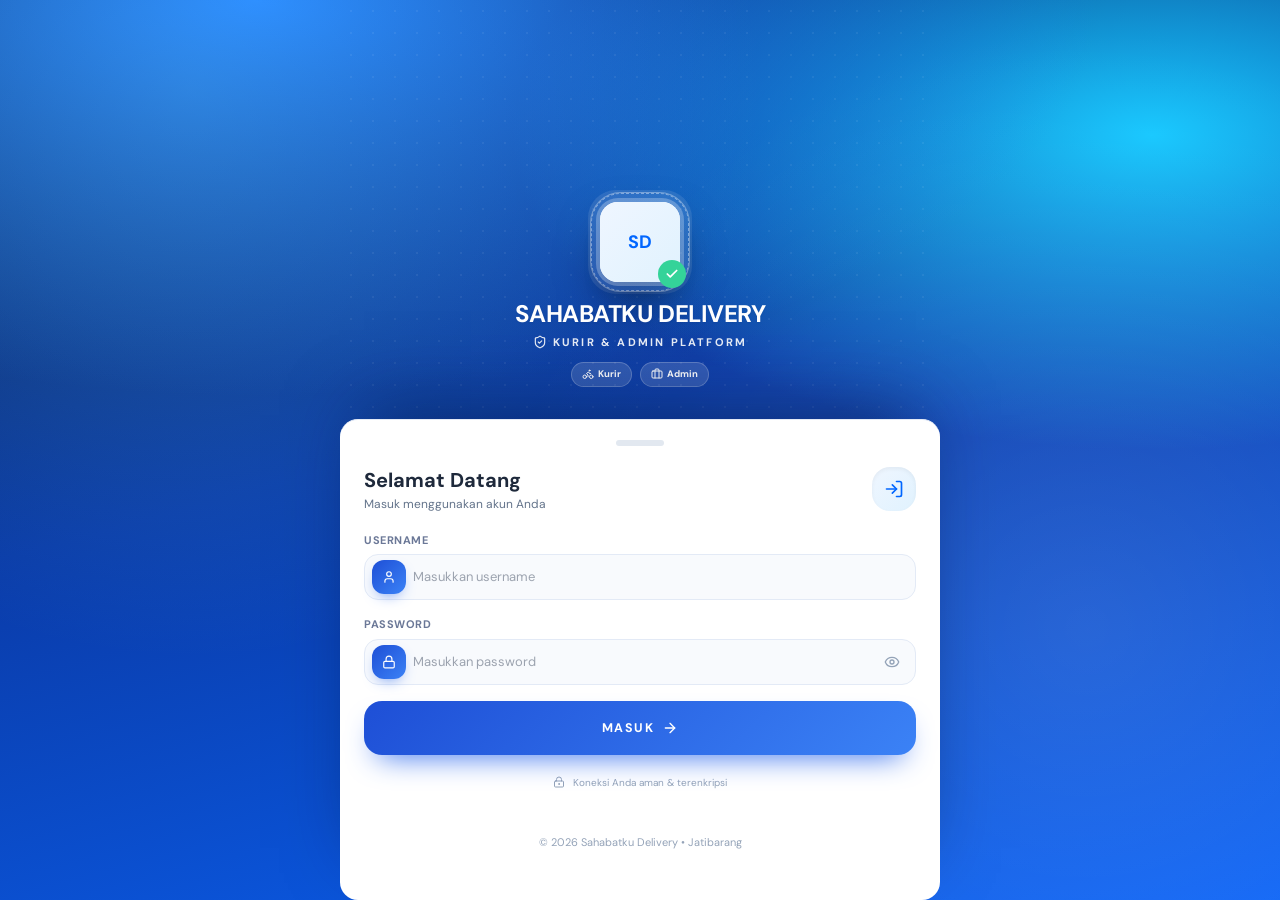
==== index.html @ ace3bb6e "Add files via upload" ====
<!DOCTYPE html>
<html lang="id">
<head>
    <meta charset="UTF-8">
    <meta name="mobile-web-app-capable" content="yes">    
    <meta name="viewport" content="width=device-width, initial-scale=1.0, viewport-fit=cover, maximum-scale=5.0">
    <title>Sahabatku Delivery App</title>
    <meta name="apple-mobile-web-app-capable" content="yes">
    <meta name="apple-mobile-web-app-status-bar-style" content="default">
    <meta name="apple-mobile-web-app-title" content="Sahabatku Driver Tim">
    <meta name="theme-color" content="#0066FF">
    <link rel="manifest" href="manifest.json">
    <link rel="preconnect" href="https://aplikasi-sahabatkugroup-default-rtdb.asia-southeast1.firebasedatabase.app" crossorigin>
    <!-- Jembatan fitur HP: galeri, WhatsApp, notifikasi, kamera, lokasi -->
    <script src="native.js"></script>
    <style>
      /* Menyesuaikan layar HP apapun (poni/notch, tombol navigasi, layar kecil) */
      html {
        -webkit-text-size-adjust: 100%;
      }
      body {
        padding-top: env(safe-area-inset-top);
        padding-bottom: env(safe-area-inset-bottom);
        -webkit-tap-highlight-color: transparent;
      }
      img, video, canvas, svg { max-width: 100%; height: auto; }
      @media (max-width: 360px) { html { font-size: 15px; } }
    </style>

    <script>
      /* ============================================================
         MODE RINGAN OTOMATIS (HP RAM kecil / CPU lemah)
         ------------------------------------------------------------
         Dipasang paling awal (sebelum CSS tema dimuat) supaya efek berat
         seperti blur/backdrop-filter dan animasi bayangan TIDAK PERNAH
         sempat dirender di HP kelas bawah — jadi tidak ada "kedip" saat
         mode ringan menyala. Deteksi: RAM <= 3GB, inti CPU <= 4, atau
         Android lama. Bisa dipaksa dari konsol: localStorage
         .setItem('shbt_lite','1') / ('shbt_lite','0').
         ============================================================ */
      (function () {
        try {
          var paksa = null;
          try { paksa = localStorage.getItem('shbt_lite'); } catch (e) {}
          var ram = navigator.deviceMemory || 0;      // GB (Chrome Android)
          var inti = navigator.hardwareConcurrency || 0;
          var androidLama = /Android\s([4-9]|1[01])\./.test(navigator.userAgent);
          var lite = paksa === '1' ? true
                   : paksa === '0' ? false
                   : ((ram > 0 && ram <= 3) || (inti > 0 && inti <= 4) || androidLama);
          if (/[?&]mini=1/.test(location.search)) { lite = true; document.documentElement.classList.add('sd-mini'); }
          if (lite) document.documentElement.classList.add('shbt-lite');
        } catch (e) {}
      })();
    </script>

    <link rel="apple-touch-icon" href="apple-touch-icon.png">
    <link rel="icon" type="image/png" href="icon-192.png">
    <script>
      /* Tema awal sebelum tampil: gelap/terang + warna per role (tanpa kedip) */
      (function () {
        try {
          var h = document.documentElement, t = null;
          try { t = localStorage.getItem('theme'); } catch (e) {}
          var dark = t === 'dark' || (!t && window.matchMedia && matchMedia('(prefers-color-scheme: dark)').matches);
          if (dark) h.classList.add('dark');
          var s = JSON.parse(localStorage.getItem('sahabatku_session') || 'null');
          if (s && s.role === 'manajemen') {
            var k = String(s.kategori || '').trim();
            var m = { 'Head Operasional': 'headops', 'HRD': 'hrd', 'Korlap': 'korlap', 'Trainer': 'trainer', 'Leader': 'leader', 'Petugas Kemitraan': 'petugas' }[k];
            if (m) h.setAttribute('data-sd-role', m);
          }
        } catch (e) {}
      })();
    </script>
    <link rel="stylesheet" href="styles.css">
    <!-- Tailwind sudah di-build jadi file statis (bukan JIT CDN lagi) supaya HP tidak perlu compile CSS tiap buka app -->
    <link rel="stylesheet" href="tailwind-built.css">
    <!-- Tema UI modern (dimuat terakhir supaya menimpa gaya lama) -->
    <link rel="stylesheet" href="ui-modern.css?v=1">
    <link rel="stylesheet" href="sd.css">
    <script src="lucide-lite.js"></script>
    <script defer src="fb8-app.js"></script>
    <script defer src="fb8-database.js"></script>
    <script defer src="fb8-storage.js"></script>

    <script>
        window.__libLoaders = window.__libLoaders || {};

        function loadScriptOnce(key, src) {
            if (window.__libLoaders[key]) return window.__libLoaders[key];
            window.__libLoaders[key] = new Promise((resolve, reject) => {
                const s = document.createElement('script');
                s.src = src;
                s.onload = resolve;
                s.onerror = () => { delete window.__libLoaders[key]; reject(new Error('Gagal load ' + src)); };
                document.head.appendChild(s);
            });
            return window.__libLoaders[key];
        }

        function loadStyleOnce(key, href) {
            if (document.getElementById(key)) return;
            const l = document.createElement('link');
            l.id = key;
            l.rel = 'stylesheet';
            l.href = href;
            document.head.appendChild(l);
        }

        window.loadLeaflet = function () {
            loadStyleOnce('lib-leaflet-css', 'https://unpkg.com/leaflet@1.9.4/dist/leaflet.css');
            if (window.L) return Promise.resolve();
            return loadScriptOnce('leaflet', 'https://unpkg.com/leaflet@1.9.4/dist/leaflet.js').then(() => {
                // Fix Leaflet marker icons path (dulunya di <head>, sekarang jalan
                // otomatis begitu leaflet selesai di-load, bukan pas app dibuka)
                L.Icon.Default.mergeOptions({
                    iconRetinaUrl: 'https://unpkg.com/leaflet@1.9.4/dist/images/marker-icon-2x.png',
                    iconUrl: 'https://unpkg.com/leaflet@1.9.4/dist/images/marker-icon.png',
                    shadowUrl: 'https://unpkg.com/leaflet@1.9.4/dist/images/marker-shadow.png'
                });
            });
        };
        window.loadChartJs = function () {
            return window.Chart ? Promise.resolve() : loadScriptOnce('chartjs', 'https://cdn.jsdelivr.net/npm/chart.js');
        };
        window.loadXLSX = function () {
            return window.XLSX ? Promise.resolve() : loadScriptOnce('xlsx', 'https://cdn.jsdelivr.net/npm/xlsx/dist/xlsx.full.min.js');
        };
        window.loadFaceApi = function () {
            return window.faceapi ? Promise.resolve() : loadScriptOnce('faceapi', 'face-api.js').catch(function () { delete window.__libLoaders['faceapi']; return loadScriptOnce('faceapi', 'https://cdn.jsdelivr.net/npm/@vladmandic/face-api/dist/face-api.js'); });
        };
    </script>

    <script>
        // === Penjaga tampilan icon (auto-heal) ===
        // Kalau lucide gagal ke-load dari CDN utama, otomatis pindah ke CDN cadangan (di atas).
        // Kalau berhasil load, pastikan SEMUA icon (termasuk yang muncul belakangan lewat JS)
        // selalu ter-render dengan memantau perubahan DOM secara otomatis.
        (function () {
            function renderIconsSafely() {
                if (window.lucide && typeof window.lucide.createIcons === 'function') {
                    try { window.lucide.createIcons(); } catch (e) { /* diamkan, jangan sampai app crash */ }
                }
            }
            window.renderIconsSafely = renderIconsSafely;

            function startAutoHeal() {
                renderIconsSafely();
                var target = document.body;
                if (!target || !window.MutationObserver) return;
                var pending = false;
                var observer = new MutationObserver(function () {
                    if (pending) return;
                    pending = true;
                    setTimeout(function () {
                        pending = false;
                        renderIconsSafely();
                    }, 80);
                });
                observer.observe(target, { childList: true, subtree: true });
            }

            if (document.readyState === 'loading') {
                document.addEventListener('DOMContentLoaded', startAutoHeal);
            } else {
                startAutoHeal();
            }
        })();
    </script>

    <!--
        Config warna Tailwind (primary, secondary, dll) yang dulu di sini
        buat CDN sekarang sudah "dibakar" langsung ke tailwind-built.css
        lewat tailwind.config.js saat proses build, jadi tidak perlu lagi
        di-set lewat JS di sini.
    -->
    <script src="rolegate.js"></script>
</head>
<body class="bg-lightBg text-slate-800 dark:bg-darkBg dark:text-slate-100 font-sans transition-colors duration-300">

    <div id="screen-login" class="screen active login-gradient-bg justify-end relative overflow-hidden">
        <!-- Decorative floating blobs -->
        <div class="pointer-events-none absolute -top-16 -left-16 w-56 h-56 bg-white/10 rounded-full blur-2xl login-blob"></div>
        <div class="pointer-events-none absolute top-24 -right-20 w-64 h-64 bg-white/10 rounded-full blur-2xl login-blob login-blob-2"></div>
        <div class="pointer-events-none absolute inset-0 opacity-[0.06]" style="background-image:radial-gradient(circle,#fff 1px,transparent 1px);background-size:22px 22px;"></div>

        <div class="relative z-10 flex flex-col items-center justify-center text-white px-6 pt-14 pb-8">
            <div class="relative mb-4">
                <div class="absolute -inset-3 rounded-[28px] bg-white/10 blur-md"></div>
                <div class="login-logo-ring"></div>
                <div class="relative w-20 h-20 bg-white rounded-3xl flex items-center justify-center p-0 shadow-xl overflow-hidden ring-4 ring-white/25">
                    <img src="https://uploads.onecompiler.io/43v32m6x5/44rw83fkz/Sahabatku%20(2).png" alt="Logo Sahabatku" width="80" height="80" loading="eager" fetchpriority="high" decoding="async" class="w-full h-full object-cover" onerror="this.onerror=null;this.replaceWith(Object.assign(document.createElement('div'),{className:'w-full h-full flex items-center justify-center bg-gradient-to-br from-blue-50 to-sky-100 text-primary font-black text-lg',innerText:'SD'}));">
                </div>
                <div class="absolute -bottom-1.5 -right-1.5 w-7 h-7 rounded-xl bg-emerald-400 ring-4 ring-white/90 flex items-center justify-center shadow-md">
                    <i data-lucide="check" class="w-3.5 h-3.5 text-white" stroke-width="3"></i>
                </div>
            </div>
            <h1 class="text-2xl font-black tracking-wider text-center drop-shadow-sm">SAHABATKU DELIVERY</h1>
            <p class="text-[11px] opacity-90 mt-1 uppercase tracking-[0.2em] font-semibold flex items-center gap-1.5">
                <i data-lucide="shield-check" class="w-3.5 h-3.5"></i> Kurir &amp; Admin Platform
            </p>
            <div class="flex items-center gap-2 mt-3">
                <span class="login-role-badge"><i data-lucide="bike" class="w-3 h-3"></i> Kurir</span>
                <span class="login-role-badge"><i data-lucide="briefcase" class="w-3 h-3"></i> Admin</span>
            </div>
        </div>

        <div class="login-card relative z-10 bg-white dark:bg-darkCard w-full rounded-t-[32px] p-6 pt-5 shadow-2xl transition-all duration-300">
            <div class="w-12 h-1.5 bg-slate-200 dark:bg-slate-700 rounded-full mx-auto mb-5"></div>

            <div class="flex items-center justify-between mb-5">
                <div>
                    <h2 class="text-xl font-bold text-slate-800 dark:text-white">Selamat Datang</h2>
                    <p class="text-xs text-slate-500 dark:text-slate-400 mt-0.5">Masuk menggunakan akun Anda</p>
                </div>
                <div class="w-11 h-11 rounded-2xl bg-gradient-to-br from-blue-50 to-sky-100 dark:from-blue-950/40 dark:to-sky-950/20 flex items-center justify-center text-primary shadow-inner">
                    <i data-lucide="log-in" class="w-5 h-5"></i>
                </div>
            </div>

            <form id="form-login" onsubmit="handleLogin(event)" class="space-y-4">
                <div>
                    <label class="block text-[11px] font-bold uppercase tracking-wider mb-1.5 text-slate-500">Username</label>
                    <div class="login-input-wrap relative flex items-center">
                        <div class="login-input-icon absolute left-2 w-7 h-7 rounded-lg bg-blue-50 dark:bg-blue-950/40 text-primary flex items-center justify-center">
                            <i data-lucide="user" class="w-3.5 h-3.5"></i>
                        </div>
                        <input type="text" id="login-username" required autocomplete="username" autocorrect="off" autocapitalize="off" spellcheck="false" placeholder="Masukkan username"
                            class="w-full pl-12 pr-4 py-3 border border-slate-200 dark:border-slate-700 bg-slate-50 dark:bg-slate-800 rounded-xl text-sm focus:outline-none focus:ring-2 focus:ring-primary/40 focus:border-primary transition-all">
                    </div>
                </div>
                <div>
                    <label class="block text-[11px] font-bold uppercase tracking-wider mb-1.5 text-slate-500">Password</label>
                    <div class="login-input-wrap relative flex items-center">
                        <div class="login-input-icon absolute left-2 w-7 h-7 rounded-lg bg-blue-50 dark:bg-blue-950/40 text-primary flex items-center justify-center">
                            <i data-lucide="lock" class="w-3.5 h-3.5"></i>
                        </div>
                        <input type="password" id="login-password" required autocomplete="current-password" autocorrect="off" autocapitalize="off" spellcheck="false" placeholder="Masukkan password"
                            class="w-full pl-12 pr-11 py-3 border border-slate-200 dark:border-slate-700 bg-slate-50 dark:bg-slate-800 rounded-xl text-sm focus:outline-none focus:ring-2 focus:ring-primary/40 focus:border-primary transition-all">
                        <button type="button" onclick="toggleLoginPasswordVisibility()" id="btn-toggle-login-pass"
                            class="absolute right-2.5 top-1/2 -translate-y-1/2 p-1.5 text-slate-400 hover:text-slate-600 dark:hover:text-slate-200 rounded-lg">
                            <i data-lucide="eye" class="w-4 h-4"></i>
                        </button>
                    </div>
                </div>
                <button type="submit" id="btn-login-submit" class="login-submit-btn w-full custom-gradient text-white font-bold py-3.5 rounded-xl shadow-lg shadow-blue-500/30 transition-all ripple uppercase tracking-wide text-xs flex items-center justify-center gap-2">
                    <span id="btn-login-submit-text">Masuk</span>
                    <i data-lucide="arrow-right" class="w-4 h-4"></i>
                </button>
            </form>

            <div class="flex items-center justify-center gap-2 mt-5 text-[10px] text-slate-400">
                <i data-lucide="lock-keyhole" class="w-3 h-3"></i>
                <span>Koneksi Anda aman &amp; terenkripsi</span>
            </div>
            <div class="text-center mt-4 text-[11px] text-slate-400">© 2026 Sahabatku Delivery • Jatibarang</div>
        </div>
    </div>

    <div id="main-layout" class="hidden min-h-screen flex flex-col pb-20">
        
        <header id="app-bar" class="bg-white/90 dark:bg-darkCard/90 backdrop-blur-md border-b border-slate-100 dark:border-slate-800 px-3 py-2.5 sticky top-0 z-40 hidden items-center gap-2.5 shadow-sm">
            <button onclick="history.back()" class="ripple w-9 h-9 flex items-center justify-center bg-slate-50 dark:bg-slate-800 hover:bg-slate-100 dark:hover:bg-slate-700 rounded-xl text-slate-600 dark:text-slate-300 active:scale-90 transition-transform shrink-0">
                <i data-lucide="arrow-left" class="w-4.5 h-4.5"></i>
            </button>
            <div id="app-bar-icon-chip" class="w-8 h-8 rounded-xl bg-blue-50 dark:bg-blue-950/40 text-primary flex items-center justify-center shrink-0">
                <i data-lucide="layout-grid" class="w-4 h-4" id="app-bar-icon"></i>
            </div>
            <h2 id="app-bar-title" class="font-bold text-sm text-slate-800 dark:text-white tracking-wide truncate flex-1">Panel Modul</h2>
        </header>


        <main class="flex-1 overflow-y-auto">

            <div id="screen-dashboard" class="screen sd-screen">
                <div class="sd-top">
                    <button type="button" class="sd-who" onclick="bukaProfilSayaKurir()" aria-label="Profil saya">
                        <span class="sd-avatar" id="sd-avatar-kurir"><span class="sd-initial">R</span><img alt="" width="46" height="46" decoding="async"><span id="signal-strength-dot" class="sd-net" title="Sinyal"></span></span>
                        <span class="sd-who-t">
                            <span id="kurir-header-greeting" class="sd-hello">Selamat datang</span>
                            <span class="sd-name session-fullname">Memuat Nama...</span>
                        </span>
                    </button>
                    <button type="button" id="btn-kurir-notif-bell" class="sd-bell" onclick="toggleKurirNotifPanel()" aria-label="Notifikasi">
                        <i data-lucide="bell"></i>
                        <span id="kurir-notif-dot" class="sd-bell-dot hidden"></span>
                    </button>
                </div>

                <!-- Popup notifikasi (5 terakhir), tampil sbg modal di tengah layar dgn latar blur —
                     header gradasi biru khas app + tombol tutup lebih modern -->
                <div id="kurir-notif-panel" class="hidden fixed inset-0 z-[80] items-center justify-center p-4">
                    <div class="absolute inset-0 bg-slate-950/70 backdrop-blur-md" onclick="toggleKurirNotifPanel()"></div>
                    <div class="relative w-full max-w-sm max-h-[75vh] bg-white dark:bg-darkCard rounded-3xl shadow-2xl overflow-hidden flex flex-col animate-modal-pop ring-1 ">
                        <div class="flex items-center justify-between px-4 py-3.5 shrink-0 relative overflow-hidden" style="background:linear-gradient(120deg,#0B63F6,#2E9BFF);">
                            <div class="absolute -top-6 -right-6 w-24 h-24 rounded-full bg-white/10"></div>
                            <div class="absolute -bottom-8 -left-4 w-20 h-20 rounded-full bg-white/10"></div>
                            <div class="flex items-center gap-2 min-w-0 relative">
                                <div class="w-8 h-8 rounded-xl bg-white/20 flex items-center justify-center shrink-0"><i data-lucide="bell-ring" class="w-4 h-4 text-white"></i></div>
                                <div class="min-w-0">
                                    <span class="text-xs font-bold text-white block truncate">Notifikasi Terbaru</span>
                                    <span class="text-[9px] text-white/75 font-medium">5 pemberitahuan terakhir</span>
                                </div>
                            </div>
                            <button onclick="toggleKurirNotifPanel()" class="relative w-8 h-8 rounded-full bg-white/15 text-white flex items-center justify-center shrink-0 active:scale-90 transition-transform"><i data-lucide="x" class="w-4 h-4"></i></button>
                        </div>
                        <div id="kurir-notif-list" class="overflow-y-auto flex-1 py-1.5 bg-slate-50/60 dark:bg-slate-900/40">
                            <div class="p-4 text-center text-[11px] text-slate-400">Belum ada notifikasi.</div>
                        </div>
                    </div>
                </div>

                <!-- Popup "Profil Saya" — muncul saat kurir tap avatar/nama di header dashboard.
                     Kurir bisa isi/ubah data sendiri; klik Simpan akan MENGAJUKAN perubahan
                     (status pending) dan baru berlaku setelah disetujui Admin. -->
                <div id="modal-profil-saya" class="hidden fixed inset-0 z-[80] items-center justify-center p-4">
                    <div class="absolute inset-0 bg-slate-950/60 backdrop-blur-sm" onclick="tutupProfilSayaKurir()"></div>
                    <div class="relative w-full max-w-sm max-h-[88vh] bg-white dark:bg-darkCard rounded-2xl shadow-2xl overflow-hidden flex flex-col animate-modal-pop">
                        <div class="shrink-0 bg-gradient-to-br from-blue-600 to-indigo-600 text-white p-4 pb-6 relative">
                            <button onclick="tutupProfilSayaKurir()" class="absolute top-3 right-3 w-7 h-7 rounded-full bg-white/15 text-white flex items-center justify-center">✕</button>
                            <p class="text-[9px] uppercase tracking-wider text-white/70 font-semibold flex items-center gap-1"><i data-lucide="id-card" class="w-3 h-3"></i> Profil Data Diri Kurir</p>
                            <h3 id="profil-saya-nama" class="font-black text-base mt-1 truncate pr-8">Memuat...</h3>
                            <div class="flex items-center gap-1.5 mt-2 flex-wrap">
                                <span id="profil-saya-status-badge" class="inline-flex items-center gap-1 text-[10px] font-bold px-2 py-0.5 rounded-full bg-white/15">-</span>
                                <span id="profil-saya-lama-bergabung" class="inline-flex items-center gap-1 text-[10px] font-bold px-2 py-0.5 rounded-full bg-white/15 backdrop-blur-sm">
                                    <i data-lucide="calendar-heart" class="w-3 h-3"></i>
                                    Sudah bergabung <span id="profil-saya-lama-bergabung-text">...</span>
                                </span>
                            </div>
                        </div>

                        <div class="overflow-y-auto flex-1 px-4 pt-4 pb-4 space-y-3 text-xs">
                            <!-- Banner status pengajuan (tampil kalau ada perubahan yg blm disetujui admin) -->
                            <div id="profil-saya-pending-banner" class="hidden bg-amber-50 dark:bg-amber-950/30 border border-amber-200 dark:border-amber-900 text-amber-800 dark:text-amber-300 rounded-xl p-3 space-y-2">
                                <div class="flex items-start gap-2">
                                    <i data-lucide="clock" class="w-4 h-4 mt-0.5 shrink-0"></i>
                                    <p class="text-[11px] leading-relaxed">Perubahan data Anda sedang <b>menunggu persetujuan Admin</b>. Data lama masih berlaku sampai disetujui.</p>
                                </div>
                                <button onclick="batalkanPengajuanProfilKurir()" class="text-[10px] font-bold text-rose-600 dark:text-rose-400 underline">Batalkan pengajuan ini</button>
                            </div>

                            <!-- Info otomatis (read-only, ikut data akun & admin) -->
                            <div class="grid grid-cols-2 gap-2">
                                <div class="bg-slate-50 dark:bg-slate-800 rounded-xl p-2.5">
                                    <p class="text-[9px] text-slate-400 uppercase tracking-wider font-semibold">No. ID Card</p>
                                    <p id="kf-id-card-display" class="text-xs font-bold text-slate-700 dark:text-slate-200 mt-0.5 truncate">-</p>
                                </div>
                                <div class="bg-slate-50 dark:bg-slate-800 rounded-xl p-2.5">
                                    <p class="text-[9px] text-slate-400 uppercase tracking-wider font-semibold">Tgl Bergabung</p>
                                    <p id="kf-tgl-gabung-display" class="text-xs font-bold text-slate-700 dark:text-slate-200 mt-0.5 truncate">-</p>
                                </div>
                            </div>

                            <!-- ============================================================ -->
                            <!-- MODE VIEW — tampil PERTAMA KALI saat modal dibuka (read-only)  -->
                            <!-- ============================================================ -->
                            <div id="profil-saya-view-mode" class="space-y-2">
                                <div class="rounded-xl overflow-hidden border border-slate-100 dark:border-slate-800 divide-y divide-slate-100 dark:divide-slate-800">
                                    <div class="p-2.5 flex items-center justify-between gap-3 bg-white dark:bg-darkCard">
                                        <span class="text-[9px] text-slate-400 uppercase tracking-wider font-semibold shrink-0">Nama Lengkap</span>
                                        <span id="kfv-nama-lengkap" class="text-xs font-bold text-slate-700 dark:text-slate-200 text-right truncate">-</span>
                                    </div>
                                    <div class="p-2.5 flex items-center justify-between gap-3 bg-slate-50/60 dark:bg-slate-800/60">
                                        <span class="text-[9px] text-slate-400 uppercase tracking-wider font-semibold shrink-0">NIK KTP</span>
                                        <span id="kfv-nik" class="text-xs font-bold text-slate-700 dark:text-slate-200 text-right truncate">-</span>
                                    </div>
                                    <div class="p-2.5 flex items-center justify-between gap-3 bg-white dark:bg-darkCard">
                                        <span class="text-[9px] text-slate-400 uppercase tracking-wider font-semibold shrink-0">Tempat, Tgl Lahir</span>
                                        <span id="kfv-ttl" class="text-xs font-bold text-slate-700 dark:text-slate-200 text-right truncate">-</span>
                                    </div>
                                    <div class="p-2.5 flex items-center justify-between gap-3 bg-slate-50/60 dark:bg-slate-800/60">
                                        <span class="text-[9px] text-slate-400 uppercase tracking-wider font-semibold shrink-0">No HP Aktif/WA</span>
                                        <span id="kfv-hp-wa" class="text-xs font-bold text-slate-700 dark:text-slate-200 text-right truncate">-</span>
                                    </div>
                                    <div class="p-2.5 flex items-center justify-between gap-3 bg-white dark:bg-darkCard">
                                        <span class="text-[9px] text-slate-400 uppercase tracking-wider font-semibold shrink-0">No HP Kurir</span>
                                        <span id="kfv-hp-kurir" class="text-xs font-bold text-slate-700 dark:text-slate-200 text-right truncate">-</span>
                                    </div>
                                    <div class="p-2.5 bg-slate-50/60 dark:bg-slate-800/60">
                                        <p class="text-[9px] text-slate-400 uppercase tracking-wider font-semibold">Alamat Domisili</p>
                                        <p id="kfv-alamat" class="text-xs font-bold text-slate-700 dark:text-slate-200 mt-0.5">-</p>
                                    </div>
                                    <div class="p-2.5 flex items-center justify-between gap-3 bg-white dark:bg-darkCard">
                                        <span class="text-[9px] text-slate-400 uppercase tracking-wider font-semibold shrink-0">Pekerjaan Lain</span>
                                        <span id="kfv-pekerjaan-lain" class="text-xs font-bold text-slate-700 dark:text-slate-200 text-right truncate">-</span>
                                    </div>
                                    <div class="p-2.5 flex items-center justify-between gap-3 bg-slate-50/60 dark:bg-slate-800/60">
                                        <span class="text-[9px] text-slate-400 uppercase tracking-wider font-semibold shrink-0">No. BPJS</span>
                                        <span id="kfv-bpjs" class="text-xs font-bold text-slate-700 dark:text-slate-200 text-right truncate">-</span>
                                    </div>
                                    <div class="p-2.5 flex items-center justify-between gap-3 bg-white dark:bg-darkCard">
                                        <span class="text-[9px] text-slate-400 uppercase tracking-wider font-semibold shrink-0">Kelas / Biaya BPJS</span>
                                        <span id="kfv-kelas-biaya-bpjs" class="text-xs font-bold text-slate-700 dark:text-slate-200 text-right truncate">-</span>
                                    </div>
                                    <div class="p-2.5 flex items-center justify-between gap-3 bg-slate-50/60 dark:bg-slate-800/60">
                                        <span class="text-[9px] text-slate-400 uppercase tracking-wider font-semibold shrink-0">Nama Kontak Darurat</span>
                                        <span id="kfv-kontak-darurat-nama" class="text-xs font-bold text-slate-700 dark:text-slate-200 text-right truncate">-</span>
                                    </div>
                                    <div class="p-2.5 flex items-center justify-between gap-3 bg-white dark:bg-darkCard">
                                        <span class="text-[9px] text-slate-400 uppercase tracking-wider font-semibold shrink-0">No Kontak Darurat</span>
                                        <span id="kfv-kontak-darurat-hp" class="text-xs font-bold text-slate-700 dark:text-slate-200 text-right truncate">-</span>
                                    </div>
                                    <div class="p-2.5 flex items-center justify-between gap-3 bg-slate-50/60 dark:bg-slate-800/60">
                                        <span class="text-[9px] text-slate-400 uppercase tracking-wider font-semibold shrink-0">Status Keaktifan</span>
                                        <span id="kf-status-display" class="text-xs font-bold">-</span>
                                    </div>
                                </div>

                                <div class="rounded-xl border border-slate-100 dark:border-slate-800 p-2.5 space-y-2">
                                    <p class="text-[9px] text-slate-400 uppercase tracking-wider font-semibold flex items-center gap-1">
                                        <i data-lucide="wallet" class="w-3 h-3"></i> Data Pembayaran (E-Wallet/Bank)
                                    </p>
                                    <div id="kfv-rekening-list" class="space-y-1.5"></div>
                                </div>

                                <button id="btn-edit-profil-saya" onclick="window.aktifkanModeEditProfilSaya()" class="w-full py-3 border-2 border-blue-600 dark:border-blue-400 text-blue-600 dark:text-blue-400 text-xs font-bold rounded-xl flex items-center justify-center gap-1.5 active:scale-[0.98] transition-transform">
                                    <i data-lucide="pencil-line" class="w-3.5 h-3.5"></i> Edit Data Diri
                                </button>
                            </div>

                            <!-- ============================================================ -->
                            <!-- MODE EDIT — muncul setelah tap tombol "Edit Data Diri"        -->
                            <!-- ============================================================ -->
                            <div id="profil-saya-edit-mode" class="hidden space-y-3">
                                <p class="text-[10px] text-slate-400">No. ID Card & Tgl Bergabung diatur oleh Admin. Isi data di bawah ini lalu tekan Ajukan Perubahan.</p>

                                <div>
                                    <label class="block text-[10px] text-slate-400 mb-1">Nama Lengkap <span class="text-rose-500">*</span></label>
                                    <input type="text" id="kf-nama-lengkap" placeholder="Nama lengkap sesuai KTP" class="w-full px-3 py-2 border rounded-xl text-xs dark:bg-darkBg dark:border-slate-700">
                                </div>
                                <div>
                                    <label class="block text-[10px] text-slate-400 mb-1">NIK KTP</label>
                                    <input type="text" id="kf-nik" inputmode="numeric" maxlength="16" placeholder="16 digit NIK KTP" class="w-full px-3 py-2 border rounded-xl text-xs dark:bg-darkBg dark:border-slate-700">
                                </div>
                                <div class="grid grid-cols-2 gap-2">
                                    <div>
                                        <label class="block text-[10px] text-slate-400 mb-1">Tempat Lahir</label>
                                        <input type="text" id="kf-tempat-lahir" placeholder="Kota lahir" class="w-full px-3 py-2 border rounded-xl text-xs dark:bg-darkBg dark:border-slate-700">
                                    </div>
                                    <div>
                                        <label class="block text-[10px] text-slate-400 mb-1">Tanggal Lahir</label>
                                        <input type="date" id="kf-tanggal-lahir" class="w-full px-3 py-2 border rounded-xl text-xs dark:bg-darkBg dark:border-slate-700">
                                    </div>
                                </div>
                                <div class="grid grid-cols-2 gap-2">
                                    <div>
                                        <label class="block text-[10px] text-slate-400 mb-1">No HP Aktif/WA</label>
                                        <input type="text" id="kf-hp-wa" inputmode="numeric" placeholder="08xxxxxxxxxx" class="w-full px-3 py-2 border rounded-xl text-xs dark:bg-darkBg dark:border-slate-700">
                                    </div>
                                    <div>
                                        <label class="block text-[10px] text-slate-400 mb-1">No HP Kurir</label>
                                        <input type="text" id="kf-hp-kurir" inputmode="numeric" placeholder="08xxxxxxxxxx" class="w-full px-3 py-2 border rounded-xl text-xs dark:bg-darkBg dark:border-slate-700">
                                    </div>
                                </div>
                                <div>
                                    <label class="block text-[10px] text-slate-400 mb-1">Alamat Domisili</label>
                                    <textarea id="kf-alamat" rows="2" placeholder="Alamat domisili lengkap" class="w-full px-3 py-2 border rounded-xl text-xs dark:bg-darkBg dark:border-slate-700 resize-none"></textarea>
                                </div>
                                <div>
                                    <label class="block text-[10px] text-slate-400 mb-1">Pekerjaan Lainnya</label>
                                    <input type="text" id="kf-pekerjaan-lain" placeholder="Kalau ada pekerjaan sampingan" class="w-full px-3 py-2 border rounded-xl text-xs dark:bg-darkBg dark:border-slate-700">
                                </div>
                                <div>
                                    <label class="block text-[10px] text-slate-400 mb-1">No. BPJS Kesehatan</label>
                                    <input type="text" id="kf-bpjs" inputmode="numeric" placeholder="Nomor BPJS Kesehatan" class="w-full px-3 py-2 border rounded-xl text-xs dark:bg-darkBg dark:border-slate-700">
                                </div>
                                <div class="grid grid-cols-2 gap-2">
                                    <div>
                                        <label class="block text-[10px] text-slate-400 mb-1">Kelas BPJS</label>
                                        <select id="kf-kelas-bpjs" class="w-full px-3 py-2 border rounded-xl text-xs dark:bg-darkBg dark:border-slate-700">
                                            <option value="">-- Pilih Kelas --</option>
                                            <option value="Kelas I">Kelas I</option>
                                            <option value="Kelas II">Kelas II</option>
                                            <option value="Kelas III">Kelas III</option>
                                        </select>
                                    </div>
                                    <div>
                                        <label class="block text-[10px] text-slate-400 mb-1">Biaya / Bulan</label>
                                        <input type="text" id="kf-biaya-bpjs" inputmode="numeric" placeholder="Contoh: 150000" class="w-full px-3 py-2 border rounded-xl text-xs dark:bg-darkBg dark:border-slate-700">
                                    </div>
                                </div>
                                <div class="grid grid-cols-2 gap-2">
                                    <div>
                                        <label class="block text-[10px] text-slate-400 mb-1">Nama (Nama Keluarga)</label>
                                        <input type="text" id="kf-kontak-darurat-nama" placeholder="Nama & hubungan keluarga" class="w-full px-3 py-2 border rounded-xl text-xs dark:bg-darkBg dark:border-slate-700">
                                    </div>
                                    <div>
                                        <label class="block text-[10px] text-slate-400 mb-1">No Kontak Darurat</label>
                                        <input type="text" id="kf-kontak-darurat-hp" inputmode="numeric" placeholder="08xxxxxxxxxx" class="w-full px-3 py-2 border rounded-xl text-xs dark:bg-darkBg dark:border-slate-700">
                                    </div>
                                </div>

                                <div>
                                    <div class="flex items-center justify-between mb-1">
                                        <label class="block text-[10px] text-slate-400">Data Pembayaran (E-Wallet/Bank)</label>
                                        <button type="button" onclick="window.tambahBarisRekening('kf-rekening-list')" class="text-[10px] font-bold text-blue-600 dark:text-blue-400 flex items-center gap-0.5 active:scale-95 transition-transform">
                                            <i data-lucide="plus-circle" class="w-3 h-3"></i> Tambah
                                        </button>
                                    </div>
                                    <div id="kf-rekening-list" class="space-y-1.5"></div>
                                    <p class="text-[9px] text-slate-400 mt-1">Bisa tambah lebih dari satu e-wallet/rekening bank. Ini otomatis muncul di nota supaya CS bisa langsung transfer.</p>
                                </div>

                                <div class="flex items-center gap-2 pt-1 pb-1 sticky bottom-0 bg-white dark:bg-darkCard">
                                    <button onclick="window.batalModeEditProfilSaya()" class="flex-1 py-3 border border-slate-200 dark:border-slate-700 text-slate-500 dark:text-slate-300 text-xs font-bold rounded-xl active:scale-[0.98] transition-transform">
                                        Batal
                                    </button>
                                    <button onclick="simpanProfilSayaKurir()" class="flex-[2] py-3 bg-gradient-to-r from-blue-600 to-indigo-600 text-white text-xs font-bold rounded-xl shadow-md shadow-blue-500/25 flex items-center justify-center gap-1.5 active:scale-[0.98] transition-transform">
                                        <i data-lucide="send" class="w-3.5 h-3.5"></i> Ajukan Perubahan
                                    </button>
                                </div>
                            </div>
                        </div>
                    </div>
                </div>
                <section class="sd-hero" aria-label="Ringkasan hari ini">
                    <div class="sd-hero-row">
                        <span class="sd-hero-label">Pendapatan hari ini</span>
                        <span class="sd-chip" id="dash-date">-</span>
                    </div>
                    <div class="sd-hero-main">
                        <strong class="sd-amount" id="dash-k-total-income">Rp 0</strong>
                        <svg class="sd-spark" viewBox="0 0 150 40" aria-hidden="true" focusable="false"><polyline points="0,33 18,29 34,31 52,21 68,25 86,13 102,17 120,7 136,9 150,3"/></svg>
                    </div>
                    <div class="sd-hero-stats">
                        <div><span class="sd-k">Nota</span><b id="dash-k-total-trx">0</b></div>
                        <div><span class="sd-k">Mitra</span><b id="dash-k-total-mitra-trx">0</b></div>
                        <div><span class="sd-k">No. Nota</span><b id="dash-next-nota" class="sd-nota-no">Generating...</b></div>
                    </div>
                </section>

                <nav class="sd-quick" aria-label="Menu utama">
                    <button type="button" onclick="openModulNota()" class="sd-q"><span class="sd-tile"><i data-lucide="receipt-text"></i></span><span class="sd-lbl">Nota</span></button>
                    <button type="button" onclick="navigateTo('screen-riwayat')" class="sd-q"><span class="sd-tile"><i data-lucide="history"></i></span><span class="sd-lbl">Riwayat</span></button>
                    <button type="button" onclick="navigateTo('screen-rekap')" class="sd-q"><span class="sd-tile"><i data-lucide="bar-chart-3"></i></span><span class="sd-lbl">Rekap</span></button>
                    <button type="button" onclick="navigateTo('screen-mitra')" class="sd-q"><span class="sd-tile"><i data-lucide="store"></i></span><span class="sd-lbl">Mitra</span></button>
                </nav>

                <div class="sd-sec-head"><h2>Layanan lainnya</h2><button type="button" class="sd-link" onclick="sdAllServices()">Lihat semua</button></div>
                <div class="sd-card sd-svc" id="sd-services">
                    <button type="button" onclick="openOngkirFeature()" class="sd-q"><span class="sd-tile"><i data-lucide="navigation"></i></span><span class="sd-lbl">Ongkir</span></button>
                    <button type="button" onclick="navigateTo('screen-absensi-kurir')" class="sd-q"><span class="sd-tile"><i data-lucide="calendar-days"></i></span><span class="sd-lbl">Jadwal Off</span></button>
                    <button type="button" onclick="navigateTo('screen-kurir-piket')" class="sd-q"><span class="sd-tile"><i data-lucide="sparkles"></i><span id="badge-piket-kurir-menu" class="sd-badge sd-badge-dot hidden"></span></span><span class="sd-lbl">Piket</span></button>
                    <button type="button" onclick="navigateTo('screen-statistik')" class="sd-q"><span class="sd-tile"><i data-lucide="trending-up"></i></span><span class="sd-lbl">Statistik</span></button>
                    <button type="button" onclick="openSOP()" class="sd-q"><span class="sd-tile"><i data-lucide="book-marked"></i></span><span class="sd-lbl">SOP</span></button>
                    <button type="button" onclick="bukaJelajahKedai()" class="sd-q"><span class="sd-tile"><i data-lucide="compass"></i></span><span class="sd-lbl">Jelajah Kedai</span></button>
                    <button type="button" onclick="bukaKurirTestimonial()" class="sd-q"><span class="sd-tile"><i data-lucide="message-circle-more"></i></span><span class="sd-lbl">Testimoni</span></button>
                    <button type="button" onclick="bukaProfilSayaPage()" class="sd-q"><span class="sd-tile"><i data-lucide="id-card"></i></span><span class="sd-lbl">Profil</span></button>
                    <span id="sd-services-more" hidden><button type="button" onclick="navigateTo('screen-kurir-target')" class="sd-q"><span class="sd-tile"><i data-lucide="target"></i></span><span class="sd-lbl">Target</span></button><button type="button" onclick="navigateTo('screen-kurir-reward')" class="sd-q"><span class="sd-tile"><i data-lucide="gift"></i><span class="rw-svc-badge sd-badge sd-badge-dot" style="display:none"></span></span><span class="sd-lbl">Reward</span></button><button type="button" onclick="navigateTo('screen-kas')" class="sd-q"><span class="sd-tile"><i data-lucide="coins"></i></span><span class="sd-lbl">Kas</span></button></span>
                </div>

                <div class="sd-sec-head"><h2>Aktivitas terbaru</h2><button type="button" class="sd-link" onclick="navigateTo('screen-riwayat')">Riwayat</button></div>
                <div class="sd-card sd-recent" id="sd-recent">
                    <div class="sd-empty"><span class="sd-tile"><i data-lucide="receipt-text"></i></span><div><b>Belum ada nota hari ini</b><p>Ketuk Nota untuk mulai mencatat pengantaran</p></div></div>
                </div>
            </div>

            <div id="screen-admin-dashboard" class="screen sd-screen">
                <div class="sd-top">
                    <div class="sd-who" role="group">
                        <span class="sd-avatar"><span class="sd-initial">R</span></span>
                        <span class="sd-who-t">
                            <span class="sd-hello"><span id="badge-admin-role">Owner</span> &middot; Sahabatku Group</span>
                            <span class="sd-name session-fullname">Administrator</span>
                        </span>
                    </div>
                    <button type="button" class="sd-bell" onclick="sdAktivitas()" aria-label="Aktivitas terbaru"><i data-lucide="bell"></i><span class="sd-bell-dot"></span></button>
                </div>
                <section class="sd-hero" aria-label="Ringkasan hari ini">
                    <div class="sd-hero-row">
                        <span class="sd-hero-label">Total omset hari ini</span>
                        <span class="sd-chip">Hari ini</span>
                    </div>
                    <div class="sd-hero-main">
                        <strong class="sd-amount" id="adm-dash-total-omset">Rp 0</strong>
                        <svg class="sd-spark" viewBox="0 0 150 40" aria-hidden="true" focusable="false"><polyline points="0,33 18,29 34,31 52,21 68,25 86,13 102,17 120,7 136,9 150,3"/></svg>
                    </div>
                    <div class="sd-hero-stats sd-eq">
                        <div><span class="sd-k">Nota masuk</span><b id="adm-dash-total-nota">0</b></div>
                        <div><span class="sd-k">Kurir aktif</span><b id="adm-dash-kurir-aktif">0</b></div>
                        <div><span class="sd-k">Trx mitra</span><b id="adm-dash-total-mitra">0</b></div>
                    </div>
                </section>

                <nav class="sd-quick" aria-label="Menu cepat">
                    <button type="button" data-go="screen-admin-nota" class="sd-q"><span class="sd-tile"><i data-lucide="file-spreadsheet"></i></span><span class="sd-lbl">Nota</span></button>
                    <button type="button" data-go="screen-admin-absensi" class="sd-q"><span class="sd-tile"><i data-lucide="calendar-check-2"></i></span><span class="sd-lbl">Absensi</span></button>
                    <button type="button" data-go="screen-admin-order-deposit" class="sd-q"><span class="sd-tile"><i data-lucide="clipboard-list"></i></span><span class="sd-lbl">Deposit</span></button>
                    <button type="button" data-go="screen-admin-kpi" class="sd-q"><span class="sd-tile"><i data-lucide="trophy"></i></span><span class="sd-lbl">KPI</span></button>
                </nav>

                <!-- ===================== REKAP MONITORING HARIAN ===================== -->
                <div class="sd-card sd-rekap" id="sd-rekap">
                    <button type="button" id="rh-toggle-panel" class="sd-row sd-row-lg">
                        <span class="sd-tile"><i data-lucide="calendar-check-2"></i></span>
                        <span class="sd-row-t"><b>Rekap Monitoring Harian</b><small>Kehadiran, nota, mitra &amp; performa</small></span>
                        <span id="rh-toggle-chevron" class="sd-chev-w" style="transform:rotate(0deg);"><i data-lucide="chevron-right" class="sd-chev"></i></span>
                    </button>
                    <div id="rh-panel-body" class="hidden sd-rekap-body">
                        <div class="sd-rh-filter">
                            <i data-lucide="calendar" class="sd-rh-ic"></i>
                            <input type="date" id="rh-filter-tgl" onchange="window.muatRekapHarian()">
                            <button type="button" onclick="window.muatRekapHarian()" class="sd-rh-btn"><i data-lucide="refresh-cw"></i> Muat</button>
                        </div>
                        <p id="rh-tgl-label" class="sd-rh-label"></p>
                        <div id="rh-loading" class="hidden sd-rh-loading">
                            <i data-lucide="loader-2" class="animate-spin"></i>
                            <p>Memuat rekap...</p>
                        </div>
                        <div id="rh-tabs" class="grid grid-cols-4 gap-1.5"></div>
                        <div id="rh-tab-content" class="space-y-2"></div>
                    </div>
                </div>
                <!-- =================== /REKAP MONITORING HARIAN =================== -->

                <section class="sd-group">
                    <div class="sd-sec-head"><h2>Akun &amp; Tim</h2><span class="sd-count">4 menu</span></div>
                    <div class="sd-card sd-list">
                    <button type="button" onclick="navigateTo('screen-admin-kurir')" class="sd-row"><span class="sd-tile"><i data-lucide="users"></i></span><span class="sd-row-t">Data Akun Kurir</span><span id="badge-profil-pending-menu" class="sd-badge hidden">!</span><i data-lucide="chevron-right" class="sd-chev"></i></button>
                    <button type="button" onclick="navigateTo('screen-admin-manajemen')" class="sd-row"><span class="sd-tile"><i data-lucide="users-round"></i></span><span class="sd-row-t">Manajemen</span><i data-lucide="chevron-right" class="sd-chev"></i></button>
                    <button type="button" onclick="navigateTo('screen-admin-calon-kurir')" class="sd-row"><span class="sd-tile"><i data-lucide="user-plus"></i></span><span class="sd-row-t">Data Calon Kurir</span><span id="badge-calon-kurir-menu" class="sd-badge hidden">!</span><i data-lucide="chevron-right" class="sd-chev"></i></button>
                    <button type="button" onclick="navigateTo('screen-admin-leader')" class="sd-row"><span class="sd-tile"><i data-lucide="crown"></i></span><span class="sd-row-t">Leader &amp; Penilaian</span><i data-lucide="chevron-right" class="sd-chev"></i></button>
                    </div>
                </section>
                <section class="sd-group">
                    <div class="sd-sec-head"><h2>Operasional Harian</h2><span class="sd-count">5 menu</span></div>
                    <div class="sd-card sd-list">
                    <button type="button" onclick="navigateTo('screen-admin-nota')" class="sd-row"><span class="sd-tile"><i data-lucide="file-spreadsheet"></i></span><span class="sd-row-t">Semua Nota Kurir</span><span id="badge-nota-edit-request-menu" class="sd-badge hidden">!</span><i data-lucide="chevron-right" class="sd-chev"></i></button>
                    <button type="button" onclick="navigateTo('screen-admin-absensi')" class="sd-row"><span class="sd-tile"><i data-lucide="calendar-days"></i></span><span class="sd-row-t">Absensi Harian Kurir</span><i data-lucide="chevron-right" class="sd-chev"></i></button>
                    <button type="button" onclick="navigateTo('screen-admin-tracking')" class="sd-row"><span class="sd-tile"><i data-lucide="radar"></i></span><span class="sd-row-t">Tracking Kurir</span><i data-lucide="chevron-right" class="sd-chev"></i></button>
                    <button type="button" onclick="navigateTo('screen-admin-order-deposit')" class="sd-row"><span class="sd-tile"><i data-lucide="clipboard-list"></i></span><span class="sd-row-t">Input Deposit</span><i data-lucide="chevron-right" class="sd-chev"></i></button>
                    <button type="button" onclick="navigateTo('screen-admin-piket')" class="sd-row"><span class="sd-tile"><i data-lucide="sparkles"></i></span><span class="sd-row-t">Piket Kurir</span><span id="badge-piket-admin-menu" class="sd-badge hidden">!</span><i data-lucide="chevron-right" class="sd-chev"></i></button>
                    <button type="button" onclick="navigateTo('screen-admin-logaktivitas')" class="sd-row"><span class="sd-tile"><i data-lucide="activity"></i></span><span class="sd-row-t">Log Aktivitas</span><i data-lucide="chevron-right" class="sd-chev"></i></button>
                    <button type="button" onclick="navigateTo('screen-admin-reward')" class="sd-row"><span class="sd-tile"><i data-lucide="gift"></i></span><span class="sd-row-t">Reward Kurir</span><i data-lucide="chevron-right"></i></button>
                    <button type="button" onclick="navigateTo('screen-kas')" class="sd-row"><span class="sd-tile"><i data-lucide="coins"></i></span><span class="sd-row-t">Kas Tabungan</span><i data-lucide="chevron-right" class="sd-chev"></i></button>
                    </div>
                </section>
                <section class="sd-group">
                    <div class="sd-sec-head"><h2>Mitra &amp; Layanan</h2><span class="sd-count">4 menu</span></div>
                    <div class="sd-card sd-list">
                    <button type="button" onclick="navigateTo('screen-admin-mitra')" class="sd-row"><span class="sd-tile"><i data-lucide="store"></i></span><span class="sd-row-t">Kelola Mitra</span><i data-lucide="chevron-right" class="sd-chev"></i></button>
                    <button type="button" onclick="bukaJelajahKedai()" class="sd-row"><span class="sd-tile"><i data-lucide="compass"></i></span><span class="sd-row-t">Jelajah Kedai</span><i data-lucide="chevron-right" class="sd-chev"></i></button>
                    <button type="button" onclick="navigateTo('screen-admin-ongkir')" class="sd-row"><span class="sd-tile"><i data-lucide="truck"></i></span><span class="sd-row-t">Daftar Ongkir</span><i data-lucide="chevron-right" class="sd-chev"></i></button>
                    <button type="button" onclick="navigateTo('screen-admin-testimonial')" class="sd-row"><span class="sd-tile"><i data-lucide="message-circle-more"></i></span><span class="sd-row-t">Testimoni Customer</span><i data-lucide="chevron-right" class="sd-chev"></i></button>
                    </div>
                </section>
                <section class="sd-group">
                    <div class="sd-sec-head"><h2>Laporan &amp; Pengaturan</h2><span class="sd-count">6 menu</span></div>
                    <div class="sd-card sd-list">
                    <button type="button" onclick="navigateTo('screen-admin-laporan')" class="sd-row"><span class="sd-tile"><i data-lucide="file-text"></i></span><span class="sd-row-t">Laporan Data</span><i data-lucide="chevron-right" class="sd-chev"></i></button>
                    <button type="button" onclick="navigateTo('screen-admin-kpi')" class="sd-row"><span class="sd-tile"><i data-lucide="trophy"></i></span><span class="sd-row-t">KPI &amp; Penghargaan</span><i data-lucide="chevron-right" class="sd-chev"></i></button>
                    <button type="button" onclick="navigateTo('screen-admin-notifikasi')" class="sd-row"><span class="sd-tile"><i data-lucide="bell-ring"></i></span><span class="sd-row-t">Kirim Notifikasi</span><i data-lucide="chevron-right" class="sd-chev"></i></button>
                    <button type="button" onclick="navigateTo('screen-admin-status-pengajuan')" class="sd-row"><span class="sd-tile"><i data-lucide="inbox"></i></span><span class="sd-row-t">Status Pengajuan</span><span id="badge-status-pengajuan-menu" class="sd-badge hidden">!</span><i data-lucide="chevron-right" class="sd-chev"></i></button>
                    <button type="button" onclick="navigateTo('screen-admin-sop')" class="sd-row"><span class="sd-tile"><i data-lucide="book-marked"></i></span><span class="sd-row-t">Peraturan &amp; SOP Kerja</span><i data-lucide="chevron-right" class="sd-chev"></i></button>
                    <button type="button" onclick="navigateTo('screen-pengaturan')" class="sd-row"><span class="sd-tile"><i data-lucide="sliders-horizontal"></i></span><span class="sd-row-t">Sistem Global</span><i data-lucide="chevron-right" class="sd-chev"></i></button>
                    </div>
                </section>
            </div>
            <div id="screen-admin-kurir" class="screen px-3 py-3 sm:p-4 space-y-3">
                <div class="kurir-screen-header bg-gradient-to-br from-blue-600 via-blue-600 to-indigo-700 flex items-center gap-3 shadow-blue-500/20">
                    <div class="header-icon-chip"><i data-lucide="users" class="w-4 h-4"></i></div>
                    <div class="min-w-0">
                        <h3 class="text-sm font-black">Data Akun Kurir</h3>
                        <p class="text-[10px] text-white/75">Registrasi &amp; kelola akun kurir</p>
                    </div>
                </div>
                <!-- ===================== MONITORING KURIR AKTIF ===================== -->
                <button onclick="window.mkLihatDetailAktif()" class="w-full bg-white dark:bg-darkCard rounded-2xl border border-slate-100 dark:border-slate-800 shadow-sm p-3.5 flex items-center justify-between active:scale-[0.98] transition-transform">
                    <span class="flex items-center gap-2.5">
                        <span class="w-9 h-9 rounded-xl bg-emerald-50 dark:bg-emerald-950/30 text-emerald-600 dark:text-emerald-400 flex items-center justify-center shrink-0"><i data-lucide="user-check" class="w-4 h-4"></i></span>
                        <span class="text-left">
                            <span class="block text-[10px] uppercase font-bold text-slate-400">Total Kurir Aktif</span>
                            <span id="mk-total-aktif" class="block text-sm font-black">0</span>
                        </span>
                    </span>
                    <i data-lucide="chevron-right" class="w-4 h-4 text-slate-300 shrink-0"></i>
                </button>
                <!-- =================== /MONITORING KURIR AKTIF =================== -->
                <div class="bg-white dark:bg-darkCard p-3 sm:p-4 rounded-2xl border border-slate-100 dark:border-slate-800 shadow-sm space-y-3">
                    <h3 class="text-[11px] sm:text-xs font-bold uppercase tracking-wider text-slate-400 flex items-center gap-1.5"><i data-lucide="user-plus" class="w-3.5 h-3.5 shrink-0"></i> <span id="title-form-kurir">Registrasi / Edit Akun Kurir</span></h3>
                    <input type="hidden" id="ak-id-edit">

                    <div class="grid grid-cols-2 gap-2">
                        <div class="col-span-2">
                            <label class="block text-[10px] text-slate-400 mb-1">Nama Lengkap</label>
                            <input type="text" id="ak-nama" placeholder="Contoh: Alfan" class="w-full px-3 py-2 border rounded-xl text-xs dark:bg-darkBg dark:border-slate-700">
                        </div>

                        <div class="col-span-2">
                            <label class="block text-[10px] text-slate-400 mb-1">Leader</label>
                            <select id="ak-leader" class="w-full px-3 py-2 border rounded-xl text-xs dark:bg-darkBg dark:border-slate-700">
                                <option value="">-- Pilih Leader --</option>
                            </select>
                        </div>

                        <div>
                            <label class="block text-[10px] text-slate-400 mb-1">Username</label>
                            <input type="text" id="ak-username" placeholder="username.kurir" class="w-full px-3 py-2 border rounded-xl text-xs dark:bg-darkBg dark:border-slate-700">
                        </div>

                        <div>
                            <label class="block text-[10px] text-slate-400 mb-1">Password</label>
                            <input type="text" id="ak-password" placeholder="Sandi login" class="w-full px-3 py-2 border rounded-xl text-xs dark:bg-darkBg dark:border-slate-700">
                        </div>

                        <div>
                            <label class="block text-[10px] text-slate-400 mb-1">Tanggal Bergabung</label>
                            <input type="date" id="ak-tgl-gabung" class="w-full px-3 py-2 border rounded-xl text-xs dark:bg-darkBg dark:border-slate-700">
                        </div>

                        <div>
                            <label class="block text-[10px] text-slate-400 mb-1">Status</label>
                            <select id="ak-status" class="w-full px-3 py-2 border rounded-xl text-xs dark:bg-darkBg dark:border-slate-700">
                                <option value="aktif">AKTIF</option>
                                <option value="nonaktif">BLOKIR</option>
                            </select>
                        </div>
                    </div>

                    <div class="grid grid-cols-2 gap-2 pt-1">
                        <button onclick="saveAkunKurir()" class="w-full py-2.5 bg-primary text-white text-[11px] font-bold rounded-xl uppercase tracking-wider">Simpan</button>
                        <button onclick="resetFormKurir()" class="w-full py-2.5 bg-slate-100 text-slate-500 dark:bg-slate-800 text-[11px] rounded-xl">Batal</button>
                    </div>
                </div>
                <div class="space-y-2">
                    <div class="flex flex-col sm:flex-row items-start sm:items-center justify-between gap-2">
                        <h4 class="text-xs font-bold text-slate-400 uppercase tracking-wider">Daftar Kurir Terdata</h4>
                        <button onclick="toggleAdminKurirOpen()" class="w-full sm:w-auto py-2 px-4 rounded-xl bg-slate-800 text-white text-[10px] font-bold uppercase flex items-center justify-center gap-1.5">
                            <span id="btn-toggle-kurir-text">Buka</span>
                            <i data-lucide="chevron-down" id="btn-toggle-kurir-icon" class="w-3 h-3 transition-transform"></i>
                        </button>
                    </div>
                    <div class="relative">
                        <i data-lucide="search" class="w-3.5 h-3.5 text-slate-400 absolute left-3 top-1/2 -translate-y-1/2 pointer-events-none"></i>
                        <input type="text" id="admin-kurir-search" oninput="renderAdminKurirList()" placeholder="Cari nama kurir..." class="w-full pl-9 pr-3 py-2 border rounded-xl text-xs dark:bg-darkBg dark:border-slate-700">
                    </div>
                    <div id="container-admin-kurir" class="space-y-2.5"></div>
                </div>
            </div>
            <div id="screen-admin-manajemen" class="screen p-4 space-y-4">
                <div class="relative overflow-hidden text-white p-4 rounded-[26px] shadow-lg" style="background:linear-gradient(135deg,#A21CAF 0%,#C026D3 55%,#D946EF 100%);">
                    <div class="pointer-events-none absolute -right-8 -top-10 w-32 h-32 rounded-full bg-white/10 blur-2xl"></div>
                    <div class="relative flex items-center gap-2.5">
                        <div class="w-10 h-10 rounded-2xl bg-white/15 flex items-center justify-center ring-1 ring-white/25 shadow-inner shrink-0"><i data-lucide="users-round" class="w-4.5 h-4.5"></i></div>
                        <div class="min-w-0">
                            <h3 class="text-sm font-black leading-none">Manajemen</h3>
                            <p class="text-[10.5px] text-white/80 mt-1.5">Kelola daftar tim manajemen</p>
                        </div>
                    </div>
                </div>
                <div class="relative overflow-hidden bg-white dark:bg-darkCard p-3.5 rounded-2xl border border-slate-100 dark:border-slate-800 shadow-sm space-y-3">
                    <div class="absolute left-0 top-0 bottom-0 w-1 bg-gradient-to-b from-fuchsia-500 to-purple-600"></div>
                    <h3 class="text-xs font-black uppercase tracking-wider text-slate-500 dark:text-slate-400 flex items-center gap-1.5 pl-1.5">
                        <i data-lucide="user-cog" class="w-3.5 h-3.5 text-fuchsia-500 shrink-0"></i> <span id="title-form-manajemen">Tambah / Edit Data Manajemen</span>
                    </h3>
            
                    <input type="hidden" id="manajemen-id-edit">
            
                    <div class="grid grid-cols-2 gap-2.5 pl-1.5">
                        <div class="col-span-2">
                            <label class="block text-[9px] text-slate-400 mb-1 uppercase font-bold tracking-wide">Kategori</label>
                            <select id="manajemen-kategori" class="w-full px-3 py-2.5 border border-slate-200 dark:border-slate-700 rounded-2xl text-xs dark:bg-darkBg focus:outline-none focus:ring-2 focus:ring-fuchsia-400/40 transition-all">
                                <option value="Owner">Owner</option>
                                <option value="Head Operasional">Head Operasional</option>
                                <option value="HRD">HRD</option>
                                <option value="Petugas Kemitraan">Petugas Kemitraan</option>
                                <option value="Korlap">Korlap</option>
                                <option value="Trainer">Trainer</option>
                                <option value="Leader">Leader</option>
                            </select>
                        </div>
            
                        <div class="col-span-2">
                            <label class="block text-[9px] text-slate-400 mb-1 uppercase font-bold tracking-wide">Nama</label>
                            <input type="text" id="manajemen-nama" placeholder="Nama lengkap" class="w-full px-3 py-2.5 border border-slate-200 dark:border-slate-700 rounded-2xl text-xs dark:bg-darkBg focus:outline-none focus:ring-2 focus:ring-fuchsia-400/40 transition-all">
                        </div>
            
                        <div>
                            <label class="block text-[9px] text-slate-400 mb-1 uppercase font-bold tracking-wide">Username</label>
                            <input type="text" id="manajemen-username" placeholder="Username" class="w-full px-3 py-2.5 border border-slate-200 dark:border-slate-700 rounded-2xl text-xs dark:bg-darkBg focus:outline-none focus:ring-2 focus:ring-fuchsia-400/40 transition-all">
                        </div>
            
                        <div>
                            <label class="block text-[9px] text-slate-400 mb-1 uppercase font-bold tracking-wide">Password</label>
                            <input type="text" id="manajemen-password" placeholder="Password" class="w-full px-3 py-2.5 border border-slate-200 dark:border-slate-700 rounded-2xl text-xs dark:bg-darkBg focus:outline-none focus:ring-2 focus:ring-fuchsia-400/40 transition-all">
                        </div>
            
                        <div class="col-span-2">
                            <label class="block text-[9px] text-slate-400 mb-1 uppercase font-bold tracking-wide">Status</label>
                            <select id="manajemen-status" class="w-full px-3 py-2.5 border border-slate-200 dark:border-slate-700 rounded-2xl text-xs dark:bg-darkBg focus:outline-none focus:ring-2 focus:ring-fuchsia-400/40 transition-all">
                                <option value="aktif">AKTIF</option>
                                <option value="nonaktif">NONAKTIF</option>
                            </select>
                        </div>
                    </div>
            
                    <div class="flex gap-2 pl-1.5">
                        <button onclick="saveDataManajemen()" class="flex-1 py-2.5 bg-gradient-to-br from-fuchsia-600 to-purple-600 text-white text-xs font-bold rounded-2xl uppercase active:scale-95 transition-transform shadow-sm shadow-fuchsia-500/20 flex items-center justify-center gap-1.5">
                            <i data-lucide="save" class="w-3.5 h-3.5"></i> Simpan
                        </button>
                        <button onclick="resetFormManajemen()" class="px-4 py-2.5 bg-slate-100 text-slate-500 dark:bg-slate-800 text-xs rounded-2xl active:scale-95 transition-transform">
                            Batal
                        </button>
                    </div>
                </div>


                <div class="space-y-2">
                    <div class="flex flex-col sm:flex-row items-start sm:items-center justify-between gap-2">
                        <h4 class="text-xs font-black text-slate-400 uppercase tracking-wider flex items-center gap-1.5"><i data-lucide="database" class="w-3.5 h-3.5 text-fuchsia-500"></i> Data yang Sudah Disimpan</h4>
                        <button onclick="toggleAdminManajemenOpen()" class="w-full sm:w-auto py-2.5 px-4 rounded-2xl bg-gradient-to-br from-slate-900 to-slate-800 text-white text-[10px] font-bold uppercase active:scale-95 transition-transform shadow-sm">
                            <span id="btn-toggle-manajemen-text">Buka</span>
                        </button>
                    </div>
                    <div id="container-admin-manajemen" class="space-y-2.5"></div>
                </div>
            </div>

            <div id="screen-admin-leader" class="screen p-4 space-y-4">
                <div class="relative overflow-hidden text-white p-4 rounded-[26px] shadow-lg" style="background:linear-gradient(135deg,#0369A1 0%,#0284C7 55%,#0EA5E9 100%);">
                    <div class="pointer-events-none absolute -right-8 -top-10 w-32 h-32 rounded-full bg-white/15 blur-2xl"></div>
                    <div class="relative flex items-center gap-2.5">
                        <div class="w-10 h-10 rounded-2xl bg-white/15 flex items-center justify-center ring-1 ring-white/25 shadow-inner shrink-0"><i data-lucide="crown" class="w-4.5 h-4.5"></i></div>
                        <div class="min-w-0">
                            <h3 class="font-black text-sm leading-none">Leader &amp; Penilaian</h3>
                            <p class="text-[11px] text-white/80 mt-0.5">Anggota, penilaian &amp; ranking tiap tim leader. Atur anggota di menu Manajemen (kategori Leader).</p>
                        </div>
                    </div>
                </div>
                <div id="ld-admin-root"></div>
            </div>

            <div id="screen-admin-nota" class="screen p-4 space-y-3">
                <div class="kurir-screen-header bg-gradient-to-br from-indigo-600 via-indigo-600 to-blue-700 flex items-center gap-3 shadow-indigo-500/20">
                    <div class="header-icon-chip"><i data-lucide="file-spreadsheet" class="w-4 h-4"></i></div>
                    <div class="min-w-0">
                        <h3 class="text-sm font-black">Semua Nota Kurir</h3>
                        <p class="text-[10px] text-white/75">Pantau &amp; kelola nota seluruh kurir</p>
                    </div>
                </div>
                <div class="grid grid-cols-1 md:grid-cols-3 gap-2 bg-white dark:bg-darkCard p-3 rounded-xl border border-slate-100 dark:border-slate-800">
                    <div>
                        <label class="block text-[10px] text-slate-400 mb-1">Filter Kurir</label>
                        <select id="an-filter-kurir" onchange="renderAdminNota()" class="w-full px-2 py-1.5 border rounded-lg text-xs dark:bg-darkBg dark:border-slate-700">
                            <option value="semua">Semua Kurir</option>
                        </select>
                    </div>
            
                    <div class="grid grid-cols-2 gap-2">
                        <div>
                            <label class="block text-[10px] text-slate-400 mb-1">Pilih Tanggal</label>
                            <input type="date" id="an-filter-tgl" onchange="renderAdminNota()" class="w-full px-2 py-1.5 border rounded-lg text-xs dark:bg-darkBg dark:border-slate-700">
                        </div>

                        <div>
                            <label class="block text-[10px] text-slate-400 mb-1">Pilih Bulan</label>
                            <input type="month" id="an-filter-bulan" onchange="renderAdminNota()" class="w-full px-2 py-1.5 border rounded-lg text-xs dark:bg-darkBg dark:border-slate-700">
                        </div>
                    </div>
                </div>
                <div class="flex gap-2">
                    <button onclick="toggleAdminNotaList(true)" class="flex-1 py-2 rounded-xl bg-primary text-white text-xs font-bold uppercase flex items-center justify-center gap-1.5 active:scale-95 transition-transform">
                        <i data-lucide="search" class="w-3.5 h-3.5"></i> Cari
                    </button>
                    <button onclick="toggleAdminNotaList(false)" class="flex-1 py-2 rounded-xl bg-slate-200 dark:bg-slate-800 text-xs font-bold uppercase flex items-center justify-center gap-1.5 active:scale-95 transition-transform">
                        <i data-lucide="x" class="w-3.5 h-3.5"></i> Tutup
                    </button>                
                    <button onclick="hapusRiwayatNotaBulan()" class="rg-hide px-3 py-2 rounded-xl text-[10px] font-bold text-rose-600 bg-rose-50 dark:bg-rose-950/30 border border-rose-100 dark:border-rose-900 flex items-center justify-center gap-1 active:scale-95 transition"><i data-lucide="trash-2" class="w-3 h-3"></i> Hapus Riwayat</button>
                </div>

                <div id="container-admin-nota" class="space-y-2.5 hidden"></div>



            </div>

            <div id="screen-admin-mitra" class="screen p-4 space-y-4">
                <div class="relative overflow-hidden text-white p-4 rounded-[26px] shadow-lg" style="background:linear-gradient(135deg,#D97706 0%,#F59E0B 55%,#FBBF24 100%);">
                    <div class="pointer-events-none absolute -right-8 -top-10 w-32 h-32 rounded-full bg-white/15 blur-2xl"></div>
                    <div class="relative flex items-center gap-2.5">
                        <div class="w-10 h-10 rounded-2xl bg-white/20 flex items-center justify-center ring-1 ring-white/25 shadow-inner shrink-0"><i data-lucide="store" class="w-4.5 h-4.5"></i></div>
                        <div class="min-w-0">
                            <h3 class="text-sm font-black leading-none">Kelola Mitra</h3>
                            <p class="text-[10.5px] text-white/80 mt-1.5">Pilih menu untuk kelola mitra &amp; transaksi</p>
                        </div>
                    </div>
                </div>
                <section class="sd-group">
                    <div class="sd-sec-head"><h2>Data &amp; Riwayat</h2><span class="sd-count">3 menu</span></div>
                    <div class="sd-card sd-list">
                    <button type="button" onclick="navigateTo('screen-admin-mitra-data')" class="sd-row"><span class="sd-tile"><i data-lucide="store"></i></span><span class="sd-row-t">Data Mitra<small style="display:block;font-size:10.5px;font-weight:600;opacity:.6;margin-top:1px">Tambah/edit &amp; daftar mitra</small></span><i data-lucide="chevron-right" class="sd-chev"></i></button>
                    <button type="button" onclick="navigateTo('screen-admin-mitra-riwayat')" class="sd-row"><span class="sd-tile"><i data-lucide="receipt-text"></i></span><span class="sd-row-t">Riwayat Trx Inputan<small style="display:block;font-size:10.5px;font-weight:600;opacity:.6;margin-top:1px">Cari transaksi masuk</small></span><i data-lucide="chevron-right" class="sd-chev"></i></button>
                    <button type="button" onclick="navigateTo('screen-admin-mitra-out')" class="sd-row"><span class="sd-tile"><i data-lucide="archive"></i></span><span class="sd-row-t">Mitra OUT<small style="display:block;font-size:10.5px;font-weight:600;opacity:.6;margin-top:1px">Mitra yang sudah dihapus</small></span><i data-lucide="chevron-right" class="sd-chev"></i></button>
                    </div>
                </section>
                <section class="sd-group">
                    <div class="sd-sec-head"><h2>Pemantauan Transaksi</h2><span class="sd-count">2 menu</span></div>
                    <div class="sd-card sd-list">
                    <button type="button" onclick="navigateTo('screen-admin-mitra-cekkurir')" class="sd-row"><span class="sd-tile"><i data-lucide="user-search"></i></span><span class="sd-row-t">Cek Trx Kurir<small style="display:block;font-size:10.5px;font-weight:600;opacity:.6;margin-top:1px">Sudah / belum trx hari ini</small></span><i data-lucide="chevron-right" class="sd-chev"></i></button>
                    <button type="button" onclick="navigateTo('screen-admin-mitra-audit')" class="sd-row"><span class="sd-tile"><i data-lucide="shield-alert"></i></span><span class="sd-row-t">Cek Audit Trx<small style="display:block;font-size:10.5px;font-weight:600;opacity:.6;margin-top:1px">Kurir tanpa trx per hari</small></span><i data-lucide="chevron-right" class="sd-chev"></i></button>
                    </div>
                </section>
                <section class="sd-group">
                    <div class="sd-sec-head"><h2>Persetujuan</h2><span class="sd-count">1 menu</span></div>
                    <div class="sd-card sd-list">
                    <button type="button" onclick="navigateTo('screen-admin-mitra-approval')" class="sd-row"><span class="sd-tile"><i data-lucide="clock"></i></span><span class="sd-row-t">Menunggu Persetujuan<small style="display:block;font-size:10.5px;font-weight:600;opacity:.6;margin-top:1px">Mitra baru &amp; perubahan data</small></span><span id="pm-admin-badge-approval" class="sd-badge hidden">0</span><i data-lucide="chevron-right" class="sd-chev"></i></button>
                    </div>
                </section>
            </div>

            <div id="screen-admin-mitra-data" class="screen p-4 space-y-4">
                <!-- ===================== MONITORING MITRA ===================== -->
                <div class="bg-white dark:bg-darkCard rounded-2xl border border-slate-100 dark:border-slate-800 shadow-sm p-3.5 space-y-3">
                    <div class="flex items-center gap-2">
                        <i data-lucide="calendar" class="w-4 h-4 text-blue-600 dark:text-blue-400 shrink-0"></i>
                        <input type="month" id="mm-filter-bulan" class="flex-1 min-w-0 px-2.5 py-2 border border-slate-200 dark:border-slate-700 rounded-xl text-xs dark:bg-darkBg" onchange="window.muatMonitorMitra()">
                        <button onclick="window.muatMonitorMitra()" class="shrink-0 px-3 py-2 rounded-xl bg-blue-600 text-white text-[10px] font-bold uppercase flex items-center gap-1 active:scale-95 transition-transform">
                            <i data-lucide="refresh-cw" class="w-3 h-3"></i> Muat
                        </button>
                    </div>
                    <div class="grid grid-cols-3 gap-2">
                        <button onclick="window.mmLihatDetail('total')" class="p-2.5 rounded-xl bg-blue-50 dark:bg-blue-950/30 text-left active:scale-95 transition-transform">
                            <p class="text-[8.5px] uppercase font-bold text-blue-600 dark:text-blue-400 leading-tight">Total Mitra</p>
                            <p id="mm-total-mitra" class="text-sm font-black mt-0.5">0</p>
                        </button>
                        <button onclick="window.mmLihatDetail('baru')" class="p-2.5 rounded-xl bg-emerald-50 dark:bg-emerald-950/30 text-left active:scale-95 transition-transform">
                            <p class="text-[8.5px] uppercase font-bold text-emerald-600 dark:text-emerald-400 leading-tight">Mitra Baru</p>
                            <p id="mm-total-baru" class="text-sm font-black mt-0.5">0</p>
                        </button>
                        <button onclick="window.mmLihatDetail('target')" class="p-2.5 rounded-xl bg-amber-50 dark:bg-amber-950/30 text-left active:scale-95 transition-transform">
                            <p class="text-[8.5px] uppercase font-bold text-amber-600 dark:text-amber-400 leading-tight">Capai Target</p>
                            <p id="mm-total-target" class="text-sm font-black mt-0.5">0</p>
                        </button>
                    </div>
                </div>
                <!-- =================== /MONITORING MITRA =================== -->

                <div class="bg-white dark:bg-darkCard p-4 rounded-2xl border border-slate-100 dark:border-slate-800 shadow-sm space-y-3">
                    <h3 class="text-xs font-bold uppercase tracking-wider text-slate-400 flex items-center gap-1.5">
                        <i data-lucide="store" class="w-3.5 h-3.5 shrink-0"></i> <span id="title-form-mitra">Tambah / Edit Data Mitra</span>
                    </h3>
                    <input type="hidden" id="am-id-edit">
                    <div class="grid grid-cols-2 gap-2">
                        <div class="col-span-2">
                            <input type="text" id="am-nama" placeholder="Nama Mitra (e.g. Liren Coffee)" class="w-full px-3 py-2 border rounded-xl text-xs dark:bg-darkBg dark:border-slate-700">
                        </div>
                        <div class="col-span-2">
                            <input type="text" id="am-alamat" placeholder="Alamat Lengkap" class="w-full px-3 py-2 border rounded-xl text-xs dark:bg-darkBg dark:border-slate-700">
                        </div>
                        <div>
                            <input type="text" id="am-hp" placeholder="No HP WhatsApp (628...)" class="w-full px-3 py-2 border rounded-xl text-xs dark:bg-darkBg dark:border-slate-700">
                        </div>
                        <div>
                            <input type="number" id="am-target" placeholder="Target Trx Bulanan" class="w-full px-3 py-2 border rounded-xl text-xs dark:bg-darkBg dark:border-slate-700">
                        </div>
                        <div class="col-span-2">
                            <input type="text" id="am-jam" placeholder='Jam Operasional, contoh: 08.00 - 21.00 (isi "-" jika tidak ada)' class="w-full px-3 py-2 border rounded-xl text-xs dark:bg-darkBg dark:border-slate-700">
                        </div>
                    </div>
                    <div class="flex gap-2">
                        <button onclick="saveDataMitra()" class="flex-1 py-2 bg-primary text-white text-xs font-bold rounded-xl uppercase">Simpan Mitra</button>
                        <button onclick="resetFormMitra()" class="px-3 py-2 bg-slate-100 text-slate-500 dark:bg-slate-800 text-xs rounded-xl">Batal</button>
                    </div>
                </div>
                <div class="space-y-2">
                    <div class="flex items-center justify-between gap-2">
                        <h4 class="text-xs font-bold text-slate-400 uppercase tracking-wider min-w-0 truncate">Daftar Semua Mitra</h4>
                        <button type="button" onclick="bukaTargetMassalMitra()" class="rg-hide shrink-0 inline-flex items-center gap-1 h-8 px-3 rounded-xl bg-amber-50 dark:bg-amber-950/30 text-amber-700 dark:text-amber-400 border border-amber-200 dark:border-amber-900 text-[10.5px] font-bold active:scale-95 transition-transform"><i data-lucide="plus" class="w-3.5 h-3.5"></i> Input Target</button>
                    </div>
                    <button onclick="toggleAdminMitraOpen()" class="w-full py-2 px-4 rounded-xl bg-slate-800 text-white text-[10px] font-bold uppercase">
                        <span id="btn-toggle-mitra-text">Buka</span>
                    </button>
                    <div class="grid grid-cols-2 gap-2">
                        <input type="month" id="am-filter-bulan" onchange="renderAdminDaftarMitra()" class="w-full px-2 py-2 border rounded-lg text-xs dark:bg-darkCard dark:border-slate-700">
                        <input type="text" id="am-search-mitra" placeholder="Cari nama mitra..." oninput="renderAdminDaftarMitra()" class="w-full px-2 py-2 border rounded-lg text-xs dark:bg-darkCard dark:border-slate-700">
                    </div>
                    <div>
                        <input type="number" min="0" id="am-search-mitra-trx" placeholder="Cari berdasarkan jml trx (misal: 0)" oninput="renderAdminDaftarMitra()" class="w-full px-2 py-2 border rounded-lg text-xs dark:bg-darkCard dark:border-slate-700">
                        <p class="text-[9.5px] text-slate-400 mt-1 pl-0.5">Menyaring mitra sesuai jumlah transaksi pada bulan yang dipilih di atas.</p>
                        <button type="button" onclick="hapusTrxBulanMitra()" class="rg-hide mt-2 w-full flex items-center justify-center gap-1.5 py-2 rounded-xl bg-rose-50 dark:bg-rose-950/30 text-rose-600 text-[11px] font-bold active:scale-95 transition"><i data-lucide="trash-2" class="w-3.5 h-3.5"></i> Hapus Trx</button>
                    </div>
                    <div id="container-admin-daftar-mitra" class="space-y-2"></div>
                </div>
            </div>

            <div id="screen-admin-mitra-riwayat" class="screen p-4 space-y-4">
                <div class="bg-white dark:bg-darkCard p-4 rounded-2xl border border-slate-100 dark:border-slate-800 shadow-sm space-y-3">
                    <div class="flex items-center justify-between">
                        <h3 class="text-xs font-bold uppercase tracking-wider text-slate-400 flex items-center gap-1.5">
                            <i data-lucide="receipt-text" class="w-3.5 h-3.5 shrink-0"></i> Riwayat Trx Inputan
                        </h3>
                        <button onclick="toggleAdminRiwayatMitraOpen()" class="px-2 py-1 rounded-lg bg-slate-800 text-white text-[8px] font-bold uppercase tracking-wide leading-none">
                            <span id="btn-toggle-riwayat-mitra-text">Buka</span>
                        </button>
                    </div>
                    <div id="box-riwayat-trx-inputan" class="hidden space-y-2">
                        <div class="space-y-2">
                            <div class="grid grid-cols-2 gap-2">
                                <input type="date" id="am-log-tgl" class="w-full px-2 py-1.5 border rounded-lg text-xs dark:bg-darkBg dark:border-slate-700">
                                <input type="month" id="am-log-bulan" class="w-full px-2 py-1.5 border rounded-lg text-xs dark:bg-darkBg dark:border-slate-700">
                            </div>
                            <div class="grid grid-cols-1 gap-2">
                                <input type="text" id="am-log-search" placeholder="Cari nama mitra..." class="w-full px-2 py-1.5 border rounded-lg text-xs dark:bg-darkBg dark:border-slate-700">
                            </div>
                            <div>
                                <select id="am-log-filter-kurir" onchange="renderAdminLogMitra()" class="w-full px-2 py-1.5 border rounded-lg text-xs dark:bg-darkBg dark:border-slate-700">
                                    <option value="semua">-- Semua Kurir --</option>
                                </select>
                            </div>
                            <button onclick="renderAdminLogMitra()" class="w-full py-2 bg-primary text-white text-xs font-bold rounded-lg">Cari</button>
                            <div id="container-admin-log-mitra" class="max-h-[60vh] overflow-y-auto space-y-1.5 pt-1"></div>
                        </div>
                    </div>
                </div>
            </div>

            <div id="screen-admin-mitra-out" class="screen p-4 space-y-4">
                <div class="relative overflow-hidden text-white p-4 rounded-[26px] shadow-lg" style="background:linear-gradient(135deg,#334155 0%,#475569 55%,#64748B 100%);">
                    <div class="pointer-events-none absolute -right-8 -top-10 w-32 h-32 rounded-full bg-white/10 blur-2xl"></div>
                    <div class="relative flex items-center gap-2.5">
                        <button onclick="navigateTo('screen-admin-mitra')" class="w-8 h-8 rounded-xl bg-white/15 flex items-center justify-center shrink-0"><i data-lucide="arrow-left" class="w-4 h-4"></i></button>
                        <div class="min-w-0">
                            <h3 class="text-sm font-black leading-none">Mitra OUT</h3>
                            <p class="text-[10.5px] text-white/80 mt-1.5">Mitra yang sudah dihapus dari Data Mitra</p>
                        </div>
                    </div>
                </div>

                <div class="bg-white dark:bg-darkCard p-3.5 rounded-2xl border border-slate-100 dark:border-slate-800 shadow-sm space-y-2.5">
                    <div class="grid grid-cols-2 gap-2">
                        <input type="month" id="mo-filter-bulan" onchange="window.muatMitraOut()" class="w-full px-2 py-2 border rounded-lg text-xs dark:bg-darkBg dark:border-slate-700">
                        <input type="text" id="mo-search-nama" placeholder="Cari nama mitra..." oninput="window.muatMitraOut()" class="w-full px-2 py-2 border rounded-lg text-xs dark:bg-darkBg dark:border-slate-700">
                    </div>
                    <button type="button" onclick="window.toggleMitraOutList()" class="w-full flex items-center justify-between gap-2 py-2.5 px-3 rounded-xl bg-slate-100 dark:bg-slate-800">
                        <span class="text-[11px] font-bold" id="mo-toggle-label">Buka Daftar Mitra OUT (<span id="mo-jumlah">0</span>)</span>
                        <i data-lucide="chevron-right" id="mo-toggle-chevron" class="w-3.5 h-3.5 text-slate-400 transition-transform" style="transform:rotate(0deg);"></i>
                    </button>

                    <div id="mo-list-wrap" class="hidden space-y-2.5">
                        <div class="flex items-center justify-end flex-wrap gap-1.5">
                            <label class="flex items-center gap-1 text-[9.5px] font-semibold text-slate-500 shrink-0">
                                <input type="checkbox" id="mo-pilih-semua" onchange="window.moToggleSemua(this.checked)"> Pilih Semua
                            </label>
                            <button onclick="window.moHapusTerpilih()" title="Hapus mitra yang dicentang" class="px-2 py-1.5 rounded-lg bg-rose-50 dark:bg-rose-950/30 text-rose-600 dark:text-rose-400 text-[9px] font-bold uppercase shrink-0 flex items-center gap-1">
                                <i data-lucide="trash-2" class="w-3 h-3"></i> Terpilih
                            </button>
                            <button onclick="window.moHapusSesuaiFilter()" title="Hapus semua mitra OUT sesuai filter bulan di atas" class="px-2 py-1.5 rounded-lg bg-rose-600 text-white text-[9px] font-bold uppercase shrink-0 flex items-center gap-1">
                                <i data-lucide="trash-2" class="w-3 h-3"></i> Semua (Sesuai Filter)
                            </button>
                        </div>
                        <div id="mo-list" class="space-y-2"></div>
                    </div>
                </div>
            </div>

            <div id="modal-mitra-out-detail" class="hidden fixed inset-0 z-[60] bg-black/60 flex items-center justify-center p-4" onclick="if(event.target===this)this.classList.add('hidden')">
                <div class="w-full max-w-sm bg-white dark:bg-darkCard rounded-3xl max-h-[75vh] flex flex-col shadow-2xl overflow-hidden" onclick="event.stopPropagation()">
                    <div class="flex items-center justify-between gap-2 px-3.5 py-3 border-b border-slate-100 dark:border-slate-800 shrink-0 bg-blue-50 dark:bg-blue-950/30">
                        <h3 class="text-[13px] font-black">Detail Mitra OUT</h3>
                        <button onclick="document.getElementById('modal-mitra-out-detail').classList.add('hidden')" class="w-7 h-7 rounded-full bg-white dark:bg-slate-800 shadow-sm flex items-center justify-center active:scale-90 transition-transform shrink-0"><i data-lucide="x" class="w-3.5 h-3.5"></i></button>
                    </div>
                    <div id="mo-detail-body" class="p-3.5 overflow-y-auto space-y-2.5"></div>
                </div>
            </div>

            <div id="screen-admin-mitra-cekkurir" class="screen p-4 space-y-4">
                <div class="relative overflow-hidden text-white p-4 rounded-[26px] shadow-lg" style="background:linear-gradient(135deg,#C2410C 0%,#EA580C 55%,#F97316 100%);">
                    <div class="pointer-events-none absolute -right-8 -top-10 w-32 h-32 rounded-full bg-white/10 blur-2xl"></div>
                    <div class="relative flex items-center gap-2.5">
                        <div class="w-10 h-10 rounded-2xl bg-white/15 flex items-center justify-center ring-1 ring-white/25 shadow-inner shrink-0"><i data-lucide="user-search" class="w-4.5 h-4.5"></i></div>
                        <div class="min-w-0">
                            <h3 class="text-sm font-black leading-none">Cek Trx Kurir</h3>
                            <p class="text-[10.5px] text-white/80 mt-1.5">Sudah / belum transaksi mitra hari ini</p>
                        </div>
                    </div>
                </div>
            </div>

            <div id="screen-admin-mitra-audit" class="screen p-4 space-y-4">
                <div class="relative overflow-hidden text-white p-4 rounded-[26px] shadow-lg" style="background:linear-gradient(135deg,#BE123C 0%,#E11D48 55%,#F43F5E 100%);">
                    <div class="pointer-events-none absolute -right-8 -top-10 w-32 h-32 rounded-full bg-white/10 blur-2xl"></div>
                    <div class="relative flex items-center gap-2.5">
                        <div class="w-10 h-10 rounded-2xl bg-white/15 flex items-center justify-center ring-1 ring-white/25 shadow-inner shrink-0"><i data-lucide="shield-alert" class="w-4.5 h-4.5"></i></div>
                        <div class="min-w-0">
                            <h3 class="text-sm font-black leading-none">Cek Audit Transaksi</h3>
                            <p class="text-[10.5px] text-white/80 mt-1.5">Kurir tanpa trx mitra per hari</p>
                        </div>
                    </div>
                </div>
            </div>

            <div id="screen-admin-mitra-approval" class="screen p-4 space-y-4">
                <div class="relative overflow-hidden text-white p-4 rounded-[26px] shadow-lg" style="background:linear-gradient(135deg,#B45309 0%,#D97706 55%,#F59E0B 100%);">
                    <div class="pointer-events-none absolute -right-8 -top-10 w-32 h-32 rounded-full bg-white/10 blur-2xl"></div>
                    <div class="relative flex items-center gap-2.5">
                        <div class="w-10 h-10 rounded-2xl bg-white/15 flex items-center justify-center ring-1 ring-white/25 shadow-inner shrink-0"><i data-lucide="clock" class="w-4.5 h-4.5"></i></div>
                        <div class="min-w-0">
                            <h3 class="text-sm font-black leading-none">Menunggu Persetujuan</h3>
                            <p class="text-[10.5px] text-white/80 mt-1.5">Mitra baru &amp; perubahan data kemitraan</p>
                        </div>
                    </div>
                </div>
            </div>

            <div id="modal-rekap-detail" class="hidden fixed inset-0 z-[60] bg-black/60 flex items-center justify-center p-4" onclick="if(event.target===this)this.classList.add('hidden')">
                <div class="w-full max-w-sm bg-white dark:bg-darkCard rounded-3xl max-h-[75vh] flex flex-col shadow-2xl overflow-hidden" onclick="event.stopPropagation()">
                    <div class="flex items-center justify-between gap-2 px-3.5 py-3 border-b border-slate-100 dark:border-slate-800 shrink-0 bg-blue-50 dark:bg-blue-950/30">
                        <h3 id="rh-modal-title" class="text-[13px] font-black truncate min-w-0">Detail</h3>
                        <button onclick="document.getElementById('modal-rekap-detail').classList.add('hidden')" class="w-7 h-7 rounded-full bg-white dark:bg-slate-800 shadow-sm flex items-center justify-center active:scale-90 transition-transform shrink-0"><i data-lucide="x" class="w-3.5 h-3.5"></i></button>
                    </div>
                    <div id="rh-modal-body" class="p-3 overflow-y-auto space-y-1.5"></div>
                </div>
            </div>
            <div id="screen-admin-laporan" class="screen sdr">
                <section class="sd-hero sdv sdv-lap" aria-label="Ringkasan laporan">
                    <div class="sd-hero-row">
                        <span class="sdv-ic"><i data-lucide="line-chart"></i></span><span class="sd-hero-label">Laporan &amp; Statistik</span>
                        <span class="sd-chip">Periode</span>
                    </div>
                    <div class="sdr-sub">Total pendapatan</div>
                    <strong class="sd-amount" id="laporan-total-pendapatan">Rp 0</strong>
                    <div class="sd-hero-stats sd-eq">
                        <div><span class="sd-k">Total nota</span><b id="laporan-total-nota">0</b></div>
                        <div><span class="sd-k">Kurir aktif</span><b id="laporan-kurir-aktif">0</b></div>
                        <div><span class="sd-k">Trx mitra</span><b id="laporan-total-trx-mitra">0 Trx</b></div>
                    </div>
                </section>
                <div class="sdr-filter">
                    <label><span>Bulan</span><select id="laporan-filter-bulan" onchange="renderLaporanData()"></select></label>
                    <label><span>Kurir</span><select id="laporan-filter-kurir" onchange="renderLaporanData()"><option value="semua">Semua Kurir</option></select></label>
                </div>
                <div class="sdr-two">
                    <div class="sdr-mini"><i data-lucide="calculator"></i><div><span>Rata-rata / nota</span><b id="laporan-rata-rata">Rp 0</b></div></div>
                    <div class="sdr-mini"><i data-lucide="hand-coins"></i><div><span>Total tips</span><b id="laporan-total-tips">Rp 0</b></div></div>
                    <div class="sdr-mini sdr-cs"><i data-lucide="user-plus"></i><div><span>Total CS New</span><b id="laporan-total-csnew">0</b></div></div>
                </div>
                <div class="sdr-note" id="laporan-total-nota-detail">Admin 0 • OL 0</div>
                <button onclick="backupLaporanExcel()" class="sdr-btn"><i data-lucide="file-down"></i> Backup Excel</button>
                <section class="sdr-card">
                    <div class="sdr-card-h"><h4><i data-lucide="trending-up"></i>Tren Pendapatan &amp; Nota</h4>
                        <div class="sdr-leg"><span><i class="a"></i>Pendapatan</span><span><i class="b"></i>Nota</span></div></div>
                    <div class="sdr-chart" id="chart-laporan-admin-container"></div>
                    <div class="sdr-read" id="lp-read">Ketuk batang untuk melihat detail hari.</div>
                </section>
            
                <div class="bg-white dark:bg-darkCard p-4 rounded-3xl border border-slate-100 dark:border-slate-800 shadow-sm space-y-3">
                    <button type="button" onclick="togglePeringkatKurir()" class="w-full flex items-center justify-between active:scale-[0.98] transition-transform">
                        <h4 class="text-xs font-bold uppercase tracking-wider text-slate-400 flex items-center gap-1.5">
                            <i data-lucide="trophy" class="w-3.5 h-3.5 text-amber-500"></i> Peringkat Kurir
                        </h4>
                        <div class="flex items-center gap-1 text-[10px] font-bold text-primary bg-blue-50 dark:bg-blue-950/40 pl-2.5 pr-1.5 py-1 rounded-lg">
                            <span id="btn-peringkat-kurir-label">Buka</span>
                            <i data-lucide="chevron-down" class="w-3.5 h-3.5 transition-transform duration-200" id="icon-peringkat-kurir"></i>
                        </div>
                    </button>

                    <div id="content-peringkat-kurir" class="space-y-3 hidden">
                        <div class="grid grid-cols-2 gap-2">
                            <select id="peringkat-filter-bulan" onchange="renderPeringkatKurir()" class="w-full px-3 py-2 border rounded-xl text-xs dark:bg-darkBg dark:border-slate-700"></select>
                            <select id="peringkat-filter-kurir" onchange="renderPeringkatKurir()" class="w-full px-3 py-2 border rounded-xl text-xs dark:bg-darkBg dark:border-slate-700">
                                <option value="semua">Semua Kurir</option>
                            </select>
                        </div>
                        <select id="peringkat-filter-urutan" onchange="renderPeringkatKurir()" class="w-full px-3 py-2 border rounded-xl text-xs dark:bg-darkBg dark:border-slate-700 font-bold text-primary">
                            <option value="totalNota">Urutkan: Total Nota (Seluruh)</option>
                            <option value="notaAdmin">Urutkan: Total Nota Admin</option>
                            <option value="notaOL">Urutkan: Total Nota OL</option>
                            <option value="rataRata">Urutkan: Rata-Rata/Nota</option>
                            <option value="totalPendapatan">Urutkan: Total Penghasilan</option>
                            <option value="trxMitra">Urutkan: Total Trx Mitra</option>
                            <option value="csNew">Urutkan: Total CS New</option>
                        </select>

                        <div id="tbody-peringkat-kurir" class="sdr-rank"></div>
                    </div>
                </div>

                <div class="bg-white dark:bg-darkCard p-4 rounded-3xl border border-slate-100 dark:border-slate-800 shadow-sm space-y-3">
                    <button type="button" onclick="window.togglePerformaKurirBulanan()" class="w-full flex items-center justify-between active:scale-[0.98] transition-transform">
                        <h4 class="text-xs font-bold uppercase tracking-wider text-slate-400 flex items-center gap-1.5">
                            <i data-lucide="line-chart" class="w-3.5 h-3.5 text-violet-500"></i> Performa Kurir Bulanan
                        </h4>
                        <div class="flex items-center gap-1 text-[10px] font-bold text-primary bg-blue-50 dark:bg-blue-950/40 pl-2.5 pr-1.5 py-1 rounded-lg">
                            <span id="btn-performa-kurir-label">Buka</span>
                            <i data-lucide="chevron-down" class="w-3.5 h-3.5 transition-transform duration-200" id="icon-performa-kurir"></i>
                        </div>
                    </button>

                    <div id="content-performa-kurir" class="space-y-3 hidden">
                        <p class="text-[10px] text-slate-400 leading-relaxed">Membandingkan performa kurir periode berjalan terhadap periode sebelumnya. Isi tanggal untuk membandingkan per-tanggal (vs tanggal sama bulan lalu); kosongkan untuk membandingkan bulan penuh (vs bulan lalu).</p>
                        <div class="grid grid-cols-2 gap-2">
                            <select id="pk-filter-bulan" onchange="window.renderPerformaKurirBulanan()" class="w-full px-3 py-2 border rounded-xl text-xs dark:bg-darkBg dark:border-slate-700"></select>
                            <input type="date" id="pk-filter-tanggal" onchange="window.renderPerformaKurirBulanan()" class="w-full px-3 py-2 border rounded-xl text-xs dark:bg-darkBg dark:border-slate-700">
                        </div>
                        <select id="pk-filter-kurir" onchange="window.renderPerformaKurirBulanan()" class="w-full px-3 py-2 border rounded-xl text-xs dark:bg-darkBg dark:border-slate-700">
                            <option value="semua">Semua Kurir</option>
                        </select>
                        <div id="pk-ringkasan-periode" class="text-[10px] text-slate-400 text-center"></div>
                        <div id="pk-hasil-list" class="space-y-1.5"></div>
                    </div>
                </div>

                <div class="bg-white dark:bg-darkCard p-4 rounded-3xl border border-slate-100 dark:border-slate-800 shadow-sm space-y-3">
                    <button type="button" onclick="toggleLaporanHarian()" class="w-full flex items-center justify-between active:scale-[0.98] transition-transform">
                        <h4 class="text-xs font-bold uppercase tracking-wider text-slate-400 flex items-center gap-1.5">
                            <i data-lucide="calendar-days" class="w-3.5 h-3.5 text-primary"></i> Daftar Laporan Per Hari
                        </h4>
                        <div class="flex items-center gap-1 text-[10px] font-bold text-primary bg-blue-50 dark:bg-blue-950/40 pl-2.5 pr-1.5 py-1 rounded-lg">
                            <span id="btn-laporan-harian-label">Buka</span>
                            <i data-lucide="chevron-down" class="w-3.5 h-3.5 transition-transform duration-200" id="icon-laporan-harian"></i>
                        </div>
                    </button>

                    <div id="content-laporan-harian" class="hidden">
                        <div id="container-laporan-harian" class="space-y-2"></div>
                    </div>
                </div>
            </div>
            <div id="screen-admin-tracking" class="screen p-4 space-y-4">
                <div class="bg-gradient-to-br from-sky-600 via-blue-600 to-indigo-700 text-white p-5 rounded-3xl shadow-xl shadow-blue-600/25 relative overflow-hidden">
                    <div class="pointer-events-none absolute inset-0 opacity-[0.08]" style="background-image:radial-gradient(circle,#fff 1px,transparent 1px);background-size:16px 16px;"></div>
                    <div class="relative flex items-center gap-3">
                        <div class="w-11 h-11 rounded-2xl bg-white/15 flex items-center justify-center shrink-0"><i data-lucide="radar" class="w-5 h-5"></i></div>
                        <div class="min-w-0">
                            <h3 class="text-sm font-black flex items-center gap-1.5">Live Tracking Kurir <span class="w-2 h-2 rounded-full bg-emerald-400 animate-pulse"></span></h3>
                            <p class="text-[10px] text-white/75 mt-0.5">Monitoring lokasi terkini seluruh kurir aktif secara realtime</p>
                        </div>
                    </div>
                </div>
                <div class="bg-white dark:bg-darkCard p-4 rounded-2xl border border-slate-100 dark:border-slate-800 shadow-sm space-y-3">
                    <h3 class="text-xs font-bold uppercase tracking-wider text-slate-400 flex items-center gap-1.5"><i data-lucide="users" class="w-3.5 h-3.5"></i> Daftar Kurir</h3>

                    <div id="container-tracking-kurir" class="space-y-2"></div>

                </div>
            </div>

            <div id="modal-tracking-kurir" class="hidden fixed inset-0 z-50 bg-black/60 backdrop-blur-sm flex items-center justify-center p-4">
                <div class="bg-white dark:bg-darkCard w-full max-w-sm rounded-2xl shadow-2xl border border-slate-100 dark:border-slate-800 p-3 space-y-3">
                    <div class="flex items-start justify-between gap-2">
                        <div class="min-w-0">
                            <h3 class="text-xs font-bold uppercase tracking-wider text-slate-400" id="modal-tracking-title">Live Tracking</h3>
                            <div class="text-[10px] text-slate-500 mt-1" id="modal-tracking-subtitle">-</div>
                        </div>
                        <button onclick="window.closeTrackingModal()" class="w-8 h-8 rounded-full bg-slate-100 dark:bg-slate-800 text-slate-500 font-bold">
                            ✕
                        </button>
                    </div>

                    <div id="tracking-map-modal" style="height:200px; border-radius:16px; overflow:hidden;"></div>

                    <div class="text-[10px] text-slate-600 dark:text-slate-300 space-y-1">
                        <div><b id="modal-tracking-latlng">-</b></div>
                        <div><span class="text-slate-400">Tanggal:</span> <span id="modal-tracking-tanggal">-</span></div>
                        <div><span class="text-slate-400">Waktu:</span> <span id="modal-tracking-jam">-</span> WIB</div>
                        <div><span class="text-slate-400">Alamat:</span> <span id="modal-tracking-alamat" class="break-words">-</span></div>
                    </div>
                </div>
            </div>           
            <div id="screen-admin-kpi" class="screen p-4 space-y-4">
                <div class="bg-gradient-to-br from-violet-600 via-indigo-600 to-blue-600 text-white p-5 rounded-3xl shadow-xl shadow-violet-600/25 relative overflow-hidden">
                    <div class="pointer-events-none absolute inset-0 opacity-[0.08]" style="background-image:radial-gradient(circle,#fff 1px,transparent 1px);background-size:16px 16px;"></div>
                    <div class="relative flex items-center gap-3">
                        <div class="w-12 h-12 rounded-2xl bg-white/15 flex items-center justify-center shrink-0"><i data-lucide="trophy" class="w-6 h-6"></i></div>
                        <div class="min-w-0">
                            <h3 class="text-lg font-black leading-tight">KPI Kurir Sahabatku</h3>
                            <p class="text-xs text-white/80 mt-0.5">Penghargaan, top 5, ranking, dan analisa performa bulanan</p>
                        </div>
                    </div>
                </div>
                <div class="grid grid-cols-4 gap-2">
                    <button id="kpi-tab-penghargaan" onclick="renderKPISection('penghargaan')" class="kpi-tab active">Penghargaan</button>
                    <button id="kpi-tab-top5" onclick="renderKPISection('top5')" class="kpi-tab">Top 5</button>
                    <button id="kpi-tab-ranking" onclick="renderKPISection('ranking')" class="kpi-tab">Ranking</button>
                    <button id="kpi-tab-rekapjadwal" onclick="renderKPISection('rekapjadwal')" class="kpi-tab">Rekap Jadwal</button>
                </div>
                <div class="grid grid-cols-1">
                    <button id="kpi-tab-perbandingan" onclick="renderKPISection('perbandingan')" class="kpi-tab flex items-center justify-center gap-1.5">
                        <i data-lucide="repeat" class="w-3.5 h-3.5"></i> Perbandingan Ranking (Bulan Ini vs Bulan Lalu)
                    </button>
                </div>
                <div class="bg-white dark:bg-darkCard p-2.5 rounded-2xl border border-slate-100 dark:border-slate-800 shadow-sm flex items-center gap-2">
                    <div class="w-9 h-9 rounded-xl bg-violet-50 dark:bg-violet-950/40 text-violet-600 flex items-center justify-center shrink-0"><i data-lucide="calendar-range" class="w-4 h-4"></i></div>
                    <input type="month" id="kpi-filter-bulan" onchange="renderKPISection(currentKPISection)" class="flex-1 px-3 py-2.5 rounded-xl border text-xs font-semibold bg-slate-50 dark:bg-darkBg dark:border-slate-700">
                    <button onclick="applyKPIFilter()" class="px-4 py-2.5 rounded-xl bg-gradient-to-br from-violet-600 to-indigo-600 text-white text-[10px] font-black uppercase tracking-wider shadow-lg shadow-violet-600/30 active:scale-95 transition-transform">
                        Terapkan
                    </button>
                </div>
                <div id="container-kpi-kurir" class="space-y-3"></div>
            </div>

            <div id="screen-admin-absensi" class="screen p-4 space-y-4">
                <div class="relative overflow-hidden text-white p-4 rounded-[26px] shadow-lg" style="background:linear-gradient(135deg,#0D9488 0%,#059669 55%,#10B981 100%);">
                    <div class="pointer-events-none absolute -right-8 -top-10 w-32 h-32 rounded-full bg-white/10 blur-2xl"></div>
                    <div class="relative flex items-center gap-2.5">
                        <div class="w-10 h-10 rounded-2xl bg-white/15 flex items-center justify-center ring-1 ring-white/25 shadow-inner shrink-0"><i data-lucide="calendar-check" class="w-4.5 h-4.5"></i></div>
                        <div class="min-w-0">
                            <h3 class="text-sm font-black leading-none">Absensi &amp; Jadwal Kurir</h3>
                            <p class="text-[10.5px] text-white/80 mt-1.5">Kehadiran harian, off/izin/sakit &amp; persetujuan</p>
                        </div>
                    </div>
                </div>

                <div class="grid grid-cols-4 gap-2 text-[10px]">
                    <button onclick="openAdminPopupKurir()" class="absensi-glass p-2.5 rounded-2xl text-center shadow-sm active:scale-95 transition-transform">
                        <p class="text-slate-400">Kurir</p><p id="admin-total-kurir" class="text-sm font-black mt-0.5">0</p>
                    </button>
                    <button onclick="openAdminPopupOffHariIni()" class="absensi-glass p-2.5 rounded-2xl text-center shadow-sm active:scale-95 transition-transform">
                        <p class="text-slate-400">Off Hari Ini</p><p id="admin-off-hari-ini" class="text-sm font-black mt-0.5">0</p>
                    </button>
                    <button onclick="openAdminPopupOffBulanIni()" class="absensi-glass p-2.5 rounded-2xl text-center shadow-sm active:scale-95 transition-transform">
                        <p class="text-slate-400">Off Bulan Ini</p><p id="admin-off-bulan-ini" class="text-sm font-black mt-0.5">0</p>
                    </button>
                    <button onclick="switchAdminTab('pengajuan', document.querySelector('#screen-admin-absensi [data-tab=pengajuan]'))" class="absensi-glass p-2.5 rounded-2xl text-center shadow-sm active:scale-95 transition-transform relative">
                        <p class="text-slate-400">Pengajuan</p><p id="admin-pending-count" class="text-sm font-black mt-0.5">0</p>
                    </button>
                </div>

                <div class="flex gap-1.5 overflow-x-auto no-scrollbar pb-0.5">
                    <button onclick="switchAdminTab('harian', this)" data-tab="harian" class="absensi-tab-btn active inline-flex items-center gap-1.5 whitespace-nowrap text-[10px] font-bold uppercase tracking-wide px-3.5 py-2.5 rounded-full bg-slate-100 dark:bg-slate-800 text-slate-500 dark:text-slate-300 shrink-0 transition-transform active:scale-95">
                        <i data-lucide="clock" class="w-3 h-3"></i> Harian
                    </button>
                    <button onclick="switchAdminTab('jadwal', this)" data-tab="jadwal" class="absensi-tab-btn inline-flex items-center gap-1.5 whitespace-nowrap text-[10px] font-bold uppercase tracking-wide px-3.5 py-2.5 rounded-full bg-slate-100 dark:bg-slate-800 text-slate-500 dark:text-slate-300 shrink-0 transition-transform active:scale-95">
                        <i data-lucide="calendar-days" class="w-3 h-3"></i> Jadwal Off
                    </button>
                    <button onclick="switchAdminTab('pengajuan', this)" data-tab="pengajuan" class="absensi-tab-btn inline-flex items-center gap-1.5 whitespace-nowrap text-[10px] font-bold uppercase tracking-wide px-3.5 py-2.5 rounded-full bg-slate-100 dark:bg-slate-800 text-slate-500 dark:text-slate-300 shrink-0 transition-transform active:scale-95">
                        <i data-lucide="inbox" class="w-3 h-3"></i> Pengajuan
                    </button>
                    <button onclick="switchAdminTab('rekap', this)" data-tab="rekap" class="absensi-tab-btn inline-flex items-center gap-1.5 whitespace-nowrap text-[10px] font-bold uppercase tracking-wide px-3.5 py-2.5 rounded-full bg-slate-100 dark:bg-slate-800 text-slate-500 dark:text-slate-300 shrink-0 transition-transform active:scale-95">
                        <i data-lucide="bar-chart-3" class="w-3 h-3"></i> Rekap
                    </button>
                </div>

                <!-- TAB: ABSENSI HARIAN -->
                <section id="admin-absensi-panel-harian" class="space-y-4">
                    <div class="bg-white dark:bg-darkCard p-4 rounded-2xl border border-slate-100 dark:border-slate-800 shadow-sm space-y-3">
                        <div class="flex items-center justify-between gap-2">
                            <h3 class="text-xs font-bold uppercase tracking-wider text-slate-400">Rekap Kehadiran</h3>
                            <button onclick="bukaModalAbsensiManual()" class="px-3 py-2 rounded-xl bg-gradient-to-br from-primary to-secondary text-white text-[10px] font-bold uppercase flex items-center gap-1 shadow-md shadow-primary/25 active:scale-95 transition-transform shrink-0">
                                <i data-lucide="plus" class="w-3.5 h-3.5"></i> Manual
                            </button>
                        </div>

                        <div class="grid grid-cols-2 gap-2.5">
                            <input type="date" id="absensi-filter-tgl" onchange="onAbsensiFilterTglChange()" class="w-full px-3 py-2.5 border border-slate-200 dark:border-slate-700 rounded-2xl text-xs dark:bg-darkBg focus:outline-none focus:ring-2 focus:ring-primary/40 transition-all">
                            <input type="month" id="absensi-filter-bulan" onchange="onAbsensiFilterBulanChange()" class="w-full px-3 py-2.5 border border-slate-200 dark:border-slate-700 rounded-2xl text-xs dark:bg-darkBg focus:outline-none focus:ring-2 focus:ring-primary/40 transition-all">
                        </div>
                        <div class="relative">
                            <i data-lucide="search" class="w-3.5 h-3.5 text-slate-300 absolute left-3.5 top-1/2 -translate-y-1/2 pointer-events-none"></i>
                            <input type="text" id="absensi-filter-nama" oninput="updateAbsensiKurirSuggestions()" placeholder="Cari nama kurir..." class="w-full pl-9 pr-3 py-2.5 border border-slate-200 dark:border-slate-700 rounded-2xl text-xs dark:bg-darkBg focus:outline-none focus:ring-2 focus:ring-primary/40 transition-all">
                            <div id="suggest-absensi-kurir" class="hidden absolute left-0 right-0 top-full mt-1 bg-white dark:bg-darkCard border border-slate-100 dark:border-slate-700 rounded-2xl shadow-lg max-h-40 overflow-y-auto z-20"></div>
                        </div>

                        <div class="grid grid-cols-2 gap-2.5">
                            <button type="button" onclick="openAbsensiPopupTotalKurirHariIni()" class="relative overflow-hidden p-3 rounded-2xl bg-slate-50 dark:bg-slate-800 text-left active:scale-95 transition-transform flex items-center gap-2.5">
                                <div class="w-9 h-9 rounded-xl bg-slate-200 dark:bg-slate-700 flex items-center justify-center text-slate-500 shrink-0"><i data-lucide="users" class="w-4 h-4"></i></div>
                                <div class="min-w-0"><div class="text-[9px] text-slate-400 uppercase font-bold tracking-wide">Total Kurir</div><div class="text-lg font-black leading-tight" id="absensi-total-kurir">0</div></div>
                            </button>
                            <button type="button" onclick="openAbsensiPopupHadir()" class="relative overflow-hidden p-3 rounded-2xl bg-emerald-50 dark:bg-emerald-950/30 text-left active:scale-95 transition-transform flex items-center gap-2.5">
                                <div class="w-9 h-9 rounded-xl bg-emerald-100 dark:bg-emerald-900/40 flex items-center justify-center text-success shrink-0"><i data-lucide="check-circle-2" class="w-4 h-4"></i></div>
                                <div class="min-w-0"><div class="text-[9px] text-slate-400 uppercase font-bold tracking-wide">Hadir Hari Ini</div><div class="text-lg font-black text-success leading-tight" id="absensi-hadir-hari-ini">0</div></div>
                            </button>
                            <button type="button" onclick="openAbsensiPopupBelumMasuk()" class="relative overflow-hidden p-3 rounded-2xl bg-rose-50 dark:bg-rose-950/30 text-left active:scale-95 transition-transform flex items-center gap-2.5">
                                <div class="w-9 h-9 rounded-xl bg-rose-100 dark:bg-rose-900/40 flex items-center justify-center text-rose-500 shrink-0"><i data-lucide="log-in" class="w-4 h-4"></i></div>
                                <div class="min-w-0"><div class="text-[9px] text-slate-400 uppercase font-bold tracking-wide">Belum Masuk</div><div class="text-lg font-black text-rose-500 leading-tight" id="absensi-belum-masuk">0</div></div>
                            </button>
                            <button type="button" onclick="openAbsensiPopupBelumPulang()" class="relative overflow-hidden p-3 rounded-2xl bg-amber-50 dark:bg-amber-950/30 text-left active:scale-95 transition-transform flex items-center gap-2.5">
                                <div class="w-9 h-9 rounded-xl bg-amber-100 dark:bg-amber-900/40 flex items-center justify-center text-amber-500 shrink-0"><i data-lucide="log-out" class="w-4 h-4"></i></div>
                                <div class="min-w-0"><div class="text-[9px] text-slate-400 uppercase font-bold tracking-wide">Belum Pulang</div><div class="text-lg font-black text-amber-500 leading-tight" id="absensi-belum-pulang">0</div></div>
                            </button>
                        </div>
                        <div class="grid grid-cols-3 gap-2.5">
                            <button type="button" onclick="openAbsensiPopupOffHariIni()" class="p-3 rounded-2xl bg-slate-50 dark:bg-slate-800 text-left active:scale-95 transition-transform">
                                <div class="w-8 h-8 rounded-xl bg-slate-200 dark:bg-slate-700 flex items-center justify-center text-slate-500 mb-1.5"><i data-lucide="calendar-off" class="w-3.5 h-3.5"></i></div>
                                <div class="text-[9px] text-slate-400 uppercase font-bold tracking-wide">Off Hari Ini</div>
                                <div class="text-lg font-black text-slate-500 leading-tight" id="absensi-off-hari-ini">0</div>
                            </button>
                            <button type="button" onclick="openAbsensiPopupIzinHariIni()" class="p-3 rounded-2xl bg-amber-50 dark:bg-amber-950/30 text-left active:scale-95 transition-transform">
                                <div class="w-8 h-8 rounded-xl bg-amber-100 dark:bg-amber-900/40 flex items-center justify-center text-amber-600 mb-1.5"><i data-lucide="file-text" class="w-3.5 h-3.5"></i></div>
                                <div class="text-[9px] text-slate-400 uppercase font-bold tracking-wide">Izin Hari Ini</div>
                                <div class="text-lg font-black text-amber-600 leading-tight" id="absensi-izin-hari-ini">0</div>
                            </button>
                            <button type="button" onclick="openAbsensiPopupSakitHariIni()" class="p-3 rounded-2xl bg-red-50 dark:bg-red-950/30 text-left active:scale-95 transition-transform">
                                <div class="w-8 h-8 rounded-xl bg-red-100 dark:bg-red-900/40 flex items-center justify-center text-red-500 mb-1.5"><i data-lucide="heart-pulse" class="w-3.5 h-3.5"></i></div>
                                <div class="text-[9px] text-slate-400 uppercase font-bold tracking-wide">Sakit Hari Ini</div>
                                <div class="text-lg font-black text-red-500 leading-tight" id="absensi-sakit-hari-ini">0</div>
                            </button>
                        </div>
                    </div>

                    <div class="bg-white dark:bg-darkCard p-4 rounded-2xl border border-slate-100 dark:border-slate-800 shadow-sm space-y-3">
                        <button type="button" onclick="toggleStatistikAbsensi()" class="w-full flex items-center justify-between active:scale-[0.98] transition-transform">
                            <h4 class="text-xs font-bold uppercase tracking-wider text-slate-400">Statistik Bulan Ini</h4>
                            <div class="flex items-center gap-1 text-[10px] font-bold text-primary bg-blue-50 dark:bg-blue-950/40 pl-2.5 pr-1.5 py-1 rounded-lg">
                                <span id="btn-statistik-absensi-label">Buka</span>
                                <i data-lucide="chevron-down" class="w-3.5 h-3.5 transition-transform duration-200" id="icon-statistik-absensi"></i>
                            </div>
                        </button>
                        <div id="content-statistik-absensi" class="hidden">
                            <div id="container-statistik-absensi" class="space-y-2"></div>
                        </div>
                    </div>

                    <div class="bg-white dark:bg-darkCard p-4 rounded-2xl border border-slate-100 dark:border-slate-800 shadow-sm overflow-x-auto">
                        <h4 class="text-xs font-bold uppercase tracking-wider text-slate-400 mb-3">Daftar Absensi</h4>
                        <table class="w-full text-[11px] text-left border-collapse min-w-[640px]">
                            <thead>
                                <tr class="border-b border-slate-100 dark:border-slate-800 text-slate-400 font-semibold">
                                    <th class="py-2">No</th>
                                    <th class="py-2">Nama Kurir</th>
                                    <th class="py-2">Leader</th>
                                    <th class="py-2">Jam Masuk</th>
                                    <th class="py-2">Jam Pulang</th>
                                    <th class="py-2">Jam Kerja</th>
                                    <th class="py-2">Status</th>
                                    <th class="py-2">Aksi</th>
                                </tr>
                            </thead>
                            <tbody id="container-admin-absensi" class="divide-y divide-slate-100 dark:divide-slate-800"></tbody>
                        </table>
                    </div>
                </section>

                <!-- TAB: JADWAL OFF -->
                <section id="admin-absensi-panel-jadwal" class="hidden space-y-4">
                    <div class="flex items-center justify-between pb-1">
                        <h3 class="font-bold text-sm">Kalender Monitoring Off</h3>
                        <div class="flex items-center gap-2">
                            <button id="admin-prev" class="w-7 h-7 rounded-lg bg-slate-100 dark:bg-slate-800"><i data-lucide="chevron-left" class="w-3.5 h-3.5 mx-auto"></i></button>
                            <span id="admin-bulan-label" class="text-xs font-bold text-primary">...</span>
                            <button id="admin-next" class="w-7 h-7 rounded-lg bg-slate-100 dark:bg-slate-800"><i data-lucide="chevron-right" class="w-3.5 h-3.5 mx-auto"></i></button>
                        </div>
                    </div>
                    <div class="bg-white dark:bg-darkCard p-4 rounded-2xl border border-slate-100 dark:border-slate-800 shadow-sm">
                        <div class="grid grid-cols-7 gap-1 text-center text-[11px] font-bold text-slate-400 mb-2">
                            <div>Min</div><div>Sen</div><div>Sel</div><div>Rab</div><div>Kam</div><div>Jum</div><div>Sab</div>
                        </div>
                        <div id="admin-calendar-grid" class="grid grid-cols-7 gap-1 text-center text-xs"></div>
                    </div>
                    <div class="bg-white dark:bg-darkCard p-4 rounded-2xl border border-slate-100 dark:border-slate-800 shadow-sm space-y-3">
                        <button type="button" onclick="toggleCariJadwalOff()" class="w-full flex items-center justify-between active:scale-[0.98] transition-transform">
                            <h4 class="text-xs font-bold uppercase tracking-wider text-slate-400 flex items-center gap-1.5">
                                <i data-lucide="search" class="w-3.5 h-3.5 text-primary"></i> Cari Jadwal Off
                            </h4>
                            <div class="flex items-center gap-1 text-[10px] font-bold text-primary bg-blue-50 dark:bg-blue-950/40 pl-2.5 pr-1.5 py-1 rounded-lg">
                                <span id="btn-cari-jadwal-off-label">Buka</span>
                                <i data-lucide="chevron-down" class="w-3.5 h-3.5 transition-transform duration-200" id="icon-cari-jadwal-off"></i>
                            </div>
                        </button>
                        <div id="content-cari-jadwal-off" class="hidden space-y-3">
                            <div class="flex items-center justify-between gap-2">
                                <input id="admin-search-jadwal-list" type="text" placeholder="🔍 Cari jadwal off..." class="flex-1 text-xs bg-white dark:bg-darkCard border border-slate-100 dark:border-slate-800 rounded-xl p-3 focus:ring-2 focus:ring-primary transition">
                                <button onclick="openJadwalPopup()" class="px-3 py-3 rounded-xl bg-gradient-to-r from-primary to-secondary text-white text-[10px] font-bold shadow-md shadow-primary/25 active:scale-95 transition-transform shrink-0">+ Buat</button>
                            </div>
                            <div id="admin-jadwal-list-content" class="space-y-3"></div>
                        </div>
                    </div>
                </section>

                <!-- TAB: PENGAJUAN -->
                <section id="admin-absensi-panel-pengajuan" class="hidden space-y-4">
                    <div class="flex items-center justify-between">
                        <h3 class="font-bold text-sm">Persetujuan Pengajuan</h3>
                        <button id="btn-admin-select-mode" class="text-[10px] px-3 py-2 rounded-xl bg-slate-100 dark:bg-slate-800 font-bold">Pilih</button>
                    </div>
                    <div id="admin-pengajuan-actions" class="hidden flex gap-2">
                        <button id="btn-admin-select-all" class="text-[10px] px-3 py-2 rounded-xl bg-slate-100 dark:bg-slate-800 font-bold">Pilih Semua</button>
                        <button id="btn-admin-hapus-terpilih" class="text-[10px] px-3 py-2 rounded-xl bg-danger text-white font-bold">Hapus</button>
                    </div>
                    <input id="admin-search-pengajuan" type="text" placeholder="🔍 Cari pengajuan..." class="w-full text-xs bg-white dark:bg-darkCard border border-slate-100 dark:border-slate-800 rounded-xl p-3 focus:ring-2 focus:ring-primary transition">
                    <div id="admin-pengajuan-list" class="space-y-3"></div>

                    <div class="bg-white dark:bg-darkCard p-4 rounded-2xl border border-slate-100 dark:border-slate-800 shadow-sm space-y-3">
                        <div class="flex items-center justify-between gap-2">
                            <h3 class="font-bold text-sm">Riwayat Pengajuan</h3>
                            <button id="btn-riwayat-select-mode" class="text-[10px] px-3 py-2 rounded-xl bg-slate-100 dark:bg-slate-800 font-bold">Pilih</button>
                        </div>
                        <div id="admin-riwayat-actions" class="hidden flex items-center gap-2">
                            <button id="btn-riwayat-select-all" class="text-[10px] px-3 py-2 rounded-xl bg-slate-100 dark:bg-slate-800 font-bold">Pilih Semua</button>
                            <button id="btn-riwayat-hapus-terpilih" class="text-[10px] px-3 py-2 rounded-xl bg-danger text-white font-bold">Hapus</button>
                            <span id="riwayat-pilih-info" class="text-[10px] text-slate-400 ml-auto">0 dipilih</span>
                        </div>
                        <div id="admin-riwayat-pengajuan" class="space-y-3"></div>
                    </div>
                </section>

                <!-- TAB: REKAP -->
                <section id="admin-absensi-panel-rekap" class="bg-white dark:bg-darkCard p-4 rounded-2xl border border-slate-100 dark:border-slate-800 shadow-sm hidden space-y-4">
                    <div class="flex items-center justify-between pb-2 border-b border-slate-100 dark:border-slate-800 gap-2">
                        <h3 class="font-bold text-sm">Rekap Off / Izin / Sakit</h3>
                        <button id="btn-hapus-rekap-bulan-lalu" onclick="hapusRekapBulanLalu()" title="Hanya bisa menghapus data bulan sebelumnya" class="px-2.5 py-1.5 rounded-xl bg-danger/10 text-danger text-[10px] font-bold flex items-center gap-1 shrink-0 active:scale-95 transition-transform disabled:opacity-40 disabled:cursor-not-allowed">
                            <i data-lucide="trash-2" class="w-3 h-3"></i> <span id="btn-hapus-rekap-bulan-lalu-label">Hapus Bulan Lalu</span>
                        </button>
                    </div>
                    <p id="rekap-hapus-info" class="text-[10px] text-slate-400 -mt-2"></p>
                    <input id="admin-search-rekap" type="text" placeholder="🔍 Cari nama kurir..." class="w-full text-xs bg-slate-50 dark:bg-slate-800 rounded-xl p-3">
                    <div class="overflow-x-auto no-scrollbar">
                        <table class="w-full text-xs min-w-[700px]">
                            <thead id="admin-rekap-head">
                                <tr class="text-left border-b border-slate-200 dark:border-slate-700">
                                    <th class="py-2">No</th><th class="py-2">Nama Kurir</th><th class="py-2">Leader</th><th class="py-2">Off</th><th class="py-2">Izin</th><th class="py-2">Sakit</th><th class="py-2">Aksi</th>
                                </tr>
                            </thead>
                            <tbody id="admin-rekap-body"></tbody>
                        </table>
                    </div>
                </section>
            </div>

            <div id="screen-admin-ongkir" class="screen p-4 space-y-4">
                <div class="relative overflow-hidden text-white p-4 rounded-[26px] shadow-lg" style="background:linear-gradient(135deg,#7C3AED 0%,#8B5CF6 55%,#A78BFA 100%);">
                    <div class="pointer-events-none absolute -right-8 -top-10 w-32 h-32 rounded-full bg-white/15 blur-2xl"></div>
                    <div class="relative flex items-center gap-2.5">
                        <div class="w-10 h-10 rounded-2xl bg-white/15 flex items-center justify-center ring-1 ring-white/25 shadow-inner shrink-0"><i data-lucide="route" class="w-4.5 h-4.5"></i></div>
                        <div class="min-w-0">
                            <h3 class="text-sm font-black leading-none">Wilayah &amp; Ongkir</h3>
                            <p class="text-[10.5px] text-white/80 mt-1.5">Kelola tarif antar wilayah</p>
                        </div>
                    </div>
                </div>
                <div class="flex gap-1.5 bg-white dark:bg-darkCard p-1.5 rounded-2xl border border-slate-100 dark:border-slate-800 shadow-sm">
                    <button onclick="showAdminOngkirMode('normal')" class="flex-1 py-2.5 rounded-xl text-xs font-bold bg-gradient-to-br from-violet-600 to-purple-600 text-white transition-all shadow-sm shadow-violet-600/25">Cek Ongkir</button>
                    <button onclick="showAdminOngkirMode('jarak')" class="flex-1 py-2.5 rounded-xl text-xs font-bold bg-transparent text-slate-500 dark:text-slate-400 transition-all">Hitung Jarak</button>
                    <button onclick="showAdminOngkirMode('rahasia')" class="flex-1 py-2.5 rounded-xl text-xs font-bold bg-transparent text-slate-500 dark:text-slate-400 transition-all">3 Arah</button>
                </div>
                <div class="relative overflow-hidden bg-white dark:bg-darkCard p-3.5 rounded-2xl border border-slate-100 dark:border-slate-800 shadow-sm space-y-2.5">
                    <div class="absolute left-0 top-0 bottom-0 w-1 bg-gradient-to-b from-violet-500 to-purple-600"></div>
                    <h3 class="text-xs font-black uppercase tracking-wider text-slate-500 dark:text-slate-400 flex items-center gap-1.5 pl-1.5">
                        <i data-lucide="map" class="w-3.5 h-3.5 text-violet-500 shrink-0"></i> <span id="title-form-ongkir">Tambah / Edit Ongkir</span>
                    </h3>
                    <div class="pl-1.5 space-y-2.5">
                        <input type="hidden" id="ongkir-id-edit">
                        <input type="text" id="ongkir-wilayah" placeholder="Nama wilayah" class="w-full px-3 py-2.5 border border-slate-200 dark:border-slate-700 rounded-2xl text-xs dark:bg-darkBg focus:outline-none focus:ring-2 focus:ring-violet-400/40 transition-all">
                        <input type="text" id="ongkir-tarif" oninput="autoformatRupiah(this)" placeholder="Tarif ongkir, contoh: 10.000" inputmode="numeric" class="w-full px-3 py-2.5 border border-slate-200 dark:border-slate-700 rounded-2xl text-xs dark:bg-darkBg focus:outline-none focus:ring-2 focus:ring-violet-400/40 transition-all">
                        <div class="flex gap-2">
                            <button onclick="saveDataOngkir()" class="flex-1 py-2.5 bg-gradient-to-br from-violet-600 to-purple-600 text-white text-xs font-bold rounded-2xl uppercase active:scale-95 transition-transform shadow-sm shadow-violet-600/25 flex items-center justify-center gap-1.5"><i data-lucide="save" class="w-3.5 h-3.5"></i> Simpan</button>
                            <button onclick="resetFormOngkir()" class="px-4 py-2.5 bg-slate-100 text-slate-500 dark:bg-slate-800 text-xs rounded-2xl active:scale-95 transition-transform">Batal</button>
                        </div>
                    </div>
                </div>
            
                <div id="admin-ongkir-popup" class="hidden fixed inset-0 z-50 bg-black/50 backdrop-blur-sm flex items-center justify-center p-4">
                    <div class="bg-white dark:bg-darkCard w-full max-w-md rounded-2xl shadow-2xl border border-slate-100 dark:border-slate-800 p-4 space-y-4 relative">
                        <button onclick="closeAdminOngkirPopup()" class="absolute top-3 right-3 w-8 h-8 rounded-full bg-slate-100 dark:bg-slate-800 text-slate-500 flex items-center justify-center">
                            ✕
                        </button>
                        <div id="admin-ongkir-normal" class="hidden space-y-3">
                            <h3 class="text-xs font-bold uppercase tracking-wider text-slate-400">Cek Ongkir</h3>
                            <div class="relative">
                                <input type="text" id="admin-ongkir-asal" oninput="updateAdminOngkirSuggestions('asal')" placeholder="Ketik asal wilayah..." class="w-full px-3 py-2 border rounded-xl text-xs dark:bg-darkBg dark:border-slate-700">
                                <div id="suggest-admin-ongkir-asal" class="hidden absolute left-0 right-0 top-full mt-1 bg-white dark:bg-darkCard border rounded-xl shadow-lg max-h-40 overflow-y-auto z-20"></div>
                            </div>
                            <div class="relative">
                                <input type="text" id="admin-ongkir-tujuan" oninput="updateAdminOngkirSuggestions('tujuan')" placeholder="Ketik tujuan wilayah..." class="w-full px-3 py-2 border rounded-xl text-xs dark:bg-darkBg dark:border-slate-700">
                                <div id="suggest-admin-ongkir-tujuan" class="hidden absolute left-0 right-0 top-full mt-1 bg-white dark:bg-darkCard border rounded-xl shadow-lg max-h-40 overflow-y-auto z-20"></div>
                            </div>
                            <button onclick="hitungOngkirAdminNormal()" class="w-full py-2 bg-primary text-white text-xs font-bold rounded-xl uppercase">Hitung</button>
                            <div id="admin-ongkir-result-normal" class="hidden bg-emerald-50 dark:bg-emerald-950 border border-emerald-200 p-4 rounded-2xl text-center">
                                <h3 class="text-xl font-black text-success" id="admin-ongkir-display-normal">Rp 0</h3>
                            </div>
                        </div>
            
                        <div id="admin-ongkir-jarak" class="hidden space-y-3">
                            <h3 class="text-xs font-bold uppercase tracking-wider text-slate-400">Hitung Jarak</h3>
                            <div class="relative">
                                <input type="text" id="admin-jarak-asal" oninput="updateAdminOngkirSuggestionsJarak()" placeholder="Ketik wilayah/asal..." class="w-full px-3 py-2 border rounded-xl text-xs dark:bg-darkBg dark:border-slate-700">
                                <div id="suggest-admin-jarak-asal" class="hidden absolute left-0 right-0 top-full mt-1 bg-white dark:bg-darkCard border rounded-xl shadow-lg max-h-40 overflow-y-auto z-20"></div>
                            </div>
                            <input type="number" id="admin-jarak-km" placeholder="Jarak dalam KM" class="w-full px-3 py-2 border rounded-xl text-xs dark:bg-darkBg dark:border-slate-700">
                            <button onclick="hitungOngkirJarak()" class="w-full py-2 bg-indigo-600 text-white text-xs font-bold rounded-xl uppercase">Hitung Jarak</button>
                            <div id="admin-ongkir-result-jarak" class="hidden bg-indigo-50 dark:bg-indigo-950 border border-indigo-200 p-4 rounded-2xl text-center">
                                <h3 class="text-xl font-black text-indigo-600" id="admin-ongkir-display-jarak">Rp 0</h3>
                            </div>
                        </div>
            
                        <div id="admin-ongkir-rahasia" class="hidden space-y-3">
                            <h3 class="text-xs font-bold uppercase tracking-wider text-slate-400">Cek Ongkir 3 Arah</h3>
                            <div class="relative">
                                <input type="text" id="admin-ongkir-3-asal" oninput="updateAdminOngkir3Suggestions('asal')" placeholder="Asal" class="w-full px-3 py-2 border rounded-xl text-xs dark:bg-darkBg dark:border-slate-700">
                                <div id="suggest-admin-ongkir-3-asal" class="hidden absolute left-0 right-0 top-full mt-1 bg-white dark:bg-darkCard border rounded-xl shadow-lg max-h-40 overflow-y-auto z-20"></div>
                            </div>
                            <div class="relative">
                                <input type="text" id="admin-ongkir-3-titik" oninput="updateAdminOngkir3Suggestions('titik')" placeholder="Titik" class="w-full px-3 py-2 border rounded-xl text-xs dark:bg-darkBg dark:border-slate-700">
                                <div id="suggest-admin-ongkir-3-titik" class="hidden absolute left-0 right-0 top-full mt-1 bg-white dark:bg-darkCard border rounded-xl shadow-lg max-h-40 overflow-y-auto z-20"></div>
                            </div>
                            <div class="relative">
                                <input type="text" id="admin-ongkir-3-tujuan" oninput="updateAdminOngkir3Suggestions('tujuan')" placeholder="Tujuan" class="w-full px-3 py-2 border rounded-xl text-xs dark:bg-darkBg dark:border-slate-700">
                                <div id="suggest-admin-ongkir-3-tujuan" class="hidden absolute left-0 right-0 top-full mt-1 bg-white dark:bg-darkCard border rounded-xl shadow-lg max-h-40 overflow-y-auto z-20"></div>
                            </div>
                            <button onclick="hitungOngkirTigaArah()" class="w-full py-2 bg-amber-500 text-white text-xs font-bold rounded-xl uppercase">Hitung 3 Arah</button>
                            <div id="admin-ongkir-result-3" class="hidden bg-amber-50 dark:bg-amber-950 border border-amber-200 p-4 rounded-2xl text-center">
                                <h3 class="text-xl font-black text-amber-600" id="admin-ongkir-display-3">Rp 0</h3>
                            </div>
                        </div>
                    </div>
                </div>
                <div id="admin-ongkir-kurir-box" class="okv-card"></div>
                <div class="space-y-2">
                    <div class="flex flex-col sm:flex-row items-start sm:items-center justify-between gap-2">
                        <h4 class="text-xs font-bold uppercase tracking-wider text-slate-400">Daftar Wilayah Ongkir</h4>
                         <button onclick="toggleAdminOngkirOpen()" class="w-full sm:w-auto py-2 px-4 rounded-xl bg-slate-800 text-white text-[10px] font-bold uppercase">
                            <span id="btn-toggle-ongkir-text">Buka</span>
                        </button>                        
                    </div>
                    <input type="text" id="admin-ongkir-search" oninput="filterAdminOngkirList()" placeholder="Cari wilayah..." class="w-full px-3 py-2 border rounded-xl text-xs dark:bg-darkBg dark:border-slate-700">
                    <div id="container-admin-ongkir" class="space-y-2"></div>
                </div>
            </div>
            <div id="modal-edit-ongkir" class="hidden fixed inset-0 z-50 bg-black/60 backdrop-blur-sm flex items-center justify-center p-4">
                <div class="bg-white dark:bg-darkCard w-full max-w-md rounded-2xl shadow-2xl border border-slate-100 dark:border-slate-800 p-4 space-y-4 relative">
                    <button onclick="closeEditOngkirModal()" class="absolute top-3 right-3 w-8 h-8 rounded-full bg-slate-100 dark:bg-slate-800 text-slate-500 flex items-center justify-center">
                        ✕
                    </button>
            
                    <h3 class="text-xs font-bold uppercase tracking-wider text-slate-400" id="title-edit-ongkir">
                        Edit Data Ongkir
                    </h3>
            
                    <input type="hidden" id="edit-ongkir-id">
                    <input type="text" id="edit-ongkir-wilayah" placeholder="Nama wilayah" class="w-full px-3 py-2 border rounded-xl text-xs dark:bg-darkBg dark:border-slate-700">
                    <input type="text" id="edit-ongkir-tarif" oninput="autoformatRupiah(this)" placeholder="Tarif ongkir, contoh: 10.000" inputmode="numeric" class="w-full px-3 py-2 border rounded-xl text-xs dark:bg-darkBg dark:border-slate-700">
                    <div class="flex gap-2">
                        <button onclick="saveEditOngkir()" class="flex-1 py-2 bg-primary text-white text-xs font-bold rounded-xl uppercase">
                            Simpan Perubahan
                        </button>
                        <button onclick="closeEditOngkirModal()" class="px-3 py-2 bg-slate-100 text-slate-500 dark:bg-slate-800 text-xs rounded-xl">
                            Batal
                        </button>
                    </div>
                </div>
            </div>
            <div id="modal-edit-mitra" class="hidden fixed inset-0 z-50 bg-black/60 backdrop-blur-sm flex items-center justify-center p-4">
                <div class="bg-white dark:bg-darkCard w-full max-w-md rounded-2xl shadow-2xl border border-slate-100 dark:border-slate-800 p-4 space-y-4 relative">
                    <button onclick="closeEditMitraModal()" class="absolute top-3 right-3 w-8 h-8 rounded-full bg-slate-100 dark:bg-slate-800 text-slate-500 flex items-center justify-center">
                        ✕
                    </button>
                    <h3 class="text-xs font-bold uppercase tracking-wider text-slate-400" id="title-edit-mitra">Edit Data Mitra</h3>
                    <input type="hidden" id="edit-mitra-id">
                    <input type="text" id="edit-mitra-nama" placeholder="Nama mitra" class="w-full px-3 py-2 border rounded-xl text-xs dark:bg-darkBg dark:border-slate-700">
                    <input type="text" id="edit-mitra-alamat" placeholder="Alamat lengkap" class="w-full px-3 py-2 border rounded-xl text-xs dark:bg-darkBg dark:border-slate-700">
                    <input type="text" id="edit-mitra-hp" placeholder="No HP WhatsApp" class="w-full px-3 py-2 border rounded-xl text-xs dark:bg-darkBg dark:border-slate-700">
                    <input type="number" id="edit-mitra-target" placeholder="Target transaksi bulanan" class="w-full px-3 py-2 border rounded-xl text-xs dark:bg-darkBg dark:border-slate-700">
                    <input type="text" id="edit-mitra-jam" placeholder='Jam operasional, contoh: 08.00 - 21.00 (isi "-" jika tidak ada)' class="w-full px-3 py-2 border rounded-xl text-xs dark:bg-darkBg dark:border-slate-700">
            
                    <div class="flex gap-2">
                        <button onclick="saveEditMitra()" class="flex-1 py-2 bg-primary text-white text-xs font-bold rounded-xl uppercase">
                            Simpan Perubahan
                        </button>
                        <button onclick="closeEditMitraModal()" class="px-3 py-2 bg-slate-100 text-slate-500 dark:bg-slate-800 text-xs rounded-xl">
                            Batal
                        </button>
                    </div>
                </div>
            </div>
            <div id="screen-admin-order-deposit" class="screen p-4 space-y-4">
                <div class="relative overflow-hidden text-white p-4 rounded-[26px] shadow-lg" style="background:linear-gradient(135deg,#047857 0%,#0D9488 55%,#14B8A6 100%);">
                    <div class="pointer-events-none absolute -right-8 -top-10 w-32 h-32 rounded-full bg-white/10 blur-2xl"></div>
                    <div class="relative flex items-center gap-2.5">
                        <div class="w-10 h-10 rounded-2xl bg-white/15 flex items-center justify-center ring-1 ring-white/25 shadow-inner shrink-0"><i data-lucide="clipboard-list" class="w-4.5 h-4.5"></i></div>
                        <div class="min-w-0">
                            <h3 class="text-sm font-black leading-none">Order &amp; Deposit</h3>
                            <p class="text-[10.5px] text-white/80 mt-1.5">Input orderan harian &amp; deposit kurir</p>
                        </div>
                    </div>
                </div>

                <div class="relative overflow-hidden bg-white dark:bg-darkCard p-3.5 rounded-2xl border border-slate-100 dark:border-slate-800 shadow-sm space-y-3">
                    <div class="absolute left-0 top-0 bottom-0 w-1 bg-gradient-to-b from-primary to-blue-500"></div>
                    <div class="text-xs font-black uppercase tracking-wider text-slate-500 dark:text-slate-400 flex items-center gap-1.5 pl-1.5"><i data-lucide="package-plus" class="w-3.5 h-3.5 text-primary"></i> Orderan Harian</div>
                    <div class="pl-1.5 space-y-2.5">
                        <input type="date" id="order-date" class="w-full px-3 py-2.5 border border-slate-200 dark:border-slate-700 rounded-2xl text-xs dark:bg-darkBg focus:outline-none focus:ring-2 focus:ring-primary/40 transition-all">
                        <div class="relative">
                            <i data-lucide="banknote" class="w-3.5 h-3.5 text-slate-300 absolute left-3.5 top-1/2 -translate-y-1/2 pointer-events-none"></i>
                            <input type="number" id="order-amount" placeholder="Total order" class="w-full pl-9 pr-3 py-2.5 border border-slate-200 dark:border-slate-700 rounded-2xl text-xs dark:bg-darkBg focus:outline-none focus:ring-2 focus:ring-primary/40 transition-all">
                        </div>
                        <button onclick="sendOrderToSheet()" class="w-full py-2.5 bg-gradient-to-br from-primary to-blue-500 text-white text-xs font-bold rounded-2xl uppercase flex items-center justify-center gap-1.5 active:scale-95 transition-transform shadow-sm shadow-blue-500/25"><i data-lucide="send" class="w-3.5 h-3.5"></i> Kirim</button>
                    </div>
                </div>

                <div class="relative overflow-hidden bg-white dark:bg-darkCard p-3.5 rounded-2xl border border-slate-100 dark:border-slate-800 shadow-sm space-y-3">
                    <div class="absolute left-0 top-0 bottom-0 w-1 bg-gradient-to-b from-emerald-500 to-teal-600"></div>
                    <div class="text-xs font-black uppercase tracking-wider text-slate-500 dark:text-slate-400 flex items-center gap-1.5 pl-1.5"><i data-lucide="wallet" class="w-3.5 h-3.5 text-emerald-500"></i> Deposit Kurir</div>
                    <div class="pl-1.5 space-y-2.5">
                        <div class="grid grid-cols-2 gap-2.5">
                            <input type="date" id="deposit-date" onchange="updateDepositDay()" class="w-full px-3 py-2.5 border border-slate-200 dark:border-slate-700 rounded-2xl text-xs dark:bg-darkBg focus:outline-none focus:ring-2 focus:ring-emerald-400/40 transition-all">
                            <input type="text" id="deposit-day" readonly class="w-full px-3 py-2.5 border border-slate-200 dark:border-slate-700 rounded-2xl text-xs bg-slate-50 dark:bg-slate-900">
                        </div>

                        <div class="relative">
                            <i data-lucide="search" class="w-3.5 h-3.5 text-slate-300 absolute left-3.5 top-1/2 -translate-y-1/2 pointer-events-none"></i>
                            <input type="text" id="deposit-kurir" oninput="updateDepositKurirSuggestions()" placeholder="Ketik / pilih nama kurir" class="w-full pl-9 pr-3 py-2.5 border border-slate-200 dark:border-slate-700 rounded-2xl text-xs dark:bg-darkBg focus:outline-none focus:ring-2 focus:ring-emerald-400/40 transition-all">
                            <div id="suggest-deposit-kurir" class="hidden absolute left-0 right-0 top-full mt-1 bg-white dark:bg-darkCard border border-slate-100 dark:border-slate-700 rounded-2xl shadow-lg max-h-40 overflow-y-auto z-20"></div>
                        </div>

                        <div id="deposit-kurir-selected" class="space-y-2"></div>
                        <button onclick="sendDepositToSheet()" class="w-full py-2.5 bg-gradient-to-br from-emerald-500 to-teal-600 text-white text-xs font-bold rounded-2xl uppercase flex items-center justify-center gap-1.5 active:scale-95 transition-transform shadow-sm shadow-emerald-500/20"><i data-lucide="send" class="w-3.5 h-3.5"></i> Kirim</button>
                    </div>
                </div>
            </div>
            <div id="screen-kurir-reward" class="screen sdr"><div id="rw-kurir-root"></div></div>
            <div id="screen-admin-logaktivitas" class="screen px-3 py-3 sm:p-4"><div id="la-root"></div></div>
            <div id="screen-admin-reward" class="screen sdr"><div id="rw-admin-root"></div></div>
            <div id="screen-kas" class="screen sdr"><div id="kas-root" class="kas-root"></div></div>

            <div id="screen-admin-piket" class="screen p-4 space-y-3">
                <div class="relative overflow-hidden text-white p-4 rounded-[26px] shadow-lg" style="background:linear-gradient(135deg,#6D28D9 0%,#7C3AED 55%,#8B5CF6 100%);">
                    <div class="pointer-events-none absolute -right-8 -top-10 w-32 h-32 rounded-full bg-white/10 blur-2xl"></div>
                    <div class="relative flex items-center gap-2.5">
                        <div class="w-10 h-10 rounded-2xl bg-white/15 flex items-center justify-center ring-1 ring-white/25 shadow-inner shrink-0"><i data-lucide="sparkles" class="w-4 h-4"></i></div>
                        <div class="min-w-0">
                            <h3 class="text-sm font-black leading-none">Piket Kurir</h3>
                            <p class="text-[10.5px] text-white/80 mt-1.5">Jadwal, status & riwayat piket kebersihan kantor</p>
                        </div>
                    </div>
                </div>

                <div class="flex gap-1.5" id="pk-admin-subtab">
                    <button data-sub="jadwal" class="pka-subtab-btn flex-1 py-2.5 rounded-xl text-[11px] font-bold bg-violet-600 text-white">Jadwal</button>
                    <button data-sub="monitor" class="pka-subtab-btn flex-1 py-2.5 rounded-xl text-[11px] font-bold bg-slate-100 dark:bg-slate-800 text-slate-500">Hari Ini</button>
                    <button data-sub="riwayat" class="pka-subtab-btn flex-1 py-2.5 rounded-xl text-[11px] font-bold bg-slate-100 dark:bg-slate-800 text-slate-500">Riwayat</button>
                    <button data-sub="tukar" class="pka-subtab-btn flex-1 py-2.5 rounded-xl text-[11px] font-bold bg-slate-100 dark:bg-slate-800 text-slate-500 relative">Tukar<span id="pka-tukar-badge" class="hidden pkx-badge">0</span></button>
                </div>

                <!-- ============ SUB-TAB: JADWAL ============ -->
                <div id="pka-view-jadwal" class="space-y-3">
                    <div class="grid grid-cols-7 gap-1.5" id="pka-hari-tabs"></div>
                    <button onclick="window.pktBukaTukar()" class="w-full py-2 rounded-xl bg-slate-100 dark:bg-slate-800 text-slate-600 dark:text-slate-300 text-[10.5px] font-bold flex items-center justify-center gap-1.5"><i data-lucide="repeat" class="w-3.5 h-3.5"></i> Tukar Jadwal Dua Kurir</button>
                    <div id="pka-shift-list" class="space-y-2.5"></div>
                </div>

                <!-- ============ SUB-TAB: MONITORING HARI INI ============ -->
                <div id="pka-view-monitor" class="hidden space-y-2.5">
                    <p id="pka-monitor-tgl" class="text-[10px] text-slate-400 text-center"></p>
                    <div id="pka-monitor-list" class="space-y-2.5"></div>
                </div>

                <div id="pka-view-tukar" class="hidden space-y-2.5"><div id="pka-tukar-list" class="pkx-list"></div></div>

                <!-- ============ SUB-TAB: RIWAYAT ============ -->
                <div id="pka-view-riwayat" class="hidden space-y-2.5">
                    <div class="bg-white dark:bg-darkCard p-3 rounded-2xl border border-slate-100 dark:border-slate-800 shadow-sm space-y-2">
                        <div class="grid grid-cols-2 gap-2">
                            <select id="pkr-filter-hari" onchange="window.muatRiwayatPiket()" class="w-full px-2 py-2 border rounded-lg text-[11px] dark:bg-darkBg dark:border-slate-700">
                                <option value="">Semua Hari</option>
                                <option value="senin">Senin</option><option value="selasa">Selasa</option><option value="rabu">Rabu</option>
                                <option value="kamis">Kamis</option><option value="jumat">Jumat</option><option value="sabtu">Sabtu</option><option value="minggu">Minggu</option>
                            </select>
                            <input type="date" id="pkr-filter-tanggal" onchange="window.muatRiwayatPiket()" class="w-full px-2 py-2 border rounded-lg text-[11px] dark:bg-darkBg dark:border-slate-700">
                        </div>
                        <div class="grid grid-cols-2 gap-2">
                            <input type="text" id="pkr-filter-nama" oninput="window.pkrCariNama()" placeholder="Cari nama kurir..." class="w-full px-2 py-2 border rounded-lg text-[11px] dark:bg-darkBg dark:border-slate-700">
                            <select id="pkr-filter-status" onchange="window.muatRiwayatPiket()" class="w-full px-2 py-2 border rounded-lg text-[11px] dark:bg-darkBg dark:border-slate-700">
                                <option value="">Semua Status</option>
                                <option value="selesai">Sudah Piket</option>
                                <option value="belum">Belum Piket</option>
                            </select>
                        </div>
                    </div>

                    <div class="bg-white dark:bg-darkCard p-3 rounded-2xl border border-slate-100 dark:border-slate-800 shadow-sm space-y-2">
                        <p class="text-[9.5px] text-slate-400 leading-relaxed">Bersihkan riwayat lama supaya data tidak menumpuk. <b>Hanya riwayat bulan-bulan sebelumnya</b> yang bisa dihapus — riwayat bulan berjalan tidak bisa dihapus.</p>
                        <div class="flex items-center justify-end flex-wrap gap-1.5">
                            <label class="flex items-center gap-1 text-[9.5px] font-semibold text-slate-500 shrink-0">
                                <input type="checkbox" id="pkr-pilih-semua" onchange="window.pkrToggleSemua(this.checked)"> Pilih Semua
                            </label>
                            <button onclick="window.pkrHapusTerpilih()" class="px-2 py-1.5 rounded-lg bg-rose-50 dark:bg-rose-950/30 text-rose-600 dark:text-rose-400 text-[9px] font-bold uppercase shrink-0 flex items-center gap-1"><i data-lucide="trash-2" class="w-3 h-3"></i> Terpilih</button>
                        </div>
                        <div class="flex items-center gap-1.5">
                            <input type="month" id="pkr-hapus-bulan" class="flex-1 min-w-0 px-2 py-2 border rounded-lg text-[11px] dark:bg-darkBg dark:border-slate-700">
                            <button onclick="window.pkrHapusSebulan()" class="shrink-0 px-2.5 py-2 rounded-lg bg-rose-600 text-white text-[9px] font-bold uppercase flex items-center gap-1"><i data-lucide="trash-2" class="w-3 h-3"></i> Hapus Bulan Ini</button>
                        </div>
                    </div>

                    <div id="pka-riwayat-list" class="space-y-2"></div>
                </div>
            </div>

            <div id="modal-piket-tambah" class="hidden fixed inset-0 z-[60] bg-black/60 flex items-center justify-center p-4" onclick="if(event.target===this)this.classList.add('hidden')">
                <div class="w-full max-w-sm bg-white dark:bg-darkCard rounded-3xl max-h-[75vh] flex flex-col shadow-2xl overflow-hidden" onclick="event.stopPropagation()">
                    <div class="flex items-center justify-between gap-2 px-3.5 py-3 border-b border-slate-100 dark:border-slate-800 shrink-0 bg-violet-50 dark:bg-slate-800/60">
                        <h3 id="pkt-modal-title" class="text-[13px] font-black truncate">Tambah Kurir Piket</h3>
                        <button onclick="document.getElementById('modal-piket-tambah').classList.add('hidden')" class="w-7 h-7 rounded-full bg-white dark:bg-slate-800 shadow-sm flex items-center justify-center active:scale-90 transition-transform shrink-0"><i data-lucide="x" class="w-3.5 h-3.5"></i></button>
                    </div>
                    <div class="p-3.5 space-y-2.5 overflow-y-auto">
                        <div class="relative">
                            <input type="text" id="pkt-search-kurir" oninput="window.pktCariKurir()" placeholder="Ketik nama kurir..." class="w-full px-3 py-2.5 border border-slate-200 dark:border-slate-700 rounded-2xl text-xs dark:bg-darkBg">
                            <div id="pkt-suggest-kurir" class="hidden absolute left-0 right-0 top-full mt-1 bg-white dark:bg-darkCard border border-slate-100 dark:border-slate-700 rounded-2xl shadow-lg max-h-40 overflow-y-auto z-20"></div>
                        </div>
                        <div>
                            <p class="text-[9.5px] font-bold text-slate-400 uppercase mb-1.5">Akan Ditambahkan</p>
                            <div id="pkt-dipilih-list" class="flex flex-wrap gap-1.5"><span class="text-[10px] text-slate-400">Belum ada yang dipilih.</span></div>
                        </div>
                        <button onclick="window.pktSimpanTambah()" class="w-full py-2.5 rounded-xl bg-violet-600 text-white text-xs font-bold uppercase active:scale-95 transition-transform">Simpan</button>
                    </div>
                </div>
            </div>

            <div id="modal-piket-pindah" class="hidden fixed inset-0 z-[60] bg-black/60 flex items-center justify-center p-4" onclick="if(event.target===this)this.classList.add('hidden')">
                <div class="w-full max-w-sm bg-white dark:bg-darkCard rounded-3xl shadow-2xl overflow-hidden" onclick="event.stopPropagation()">
                    <div class="flex items-center justify-between gap-2 px-3.5 py-3 border-b border-slate-100 dark:border-slate-800 bg-violet-50 dark:bg-slate-800/60">
                        <h3 id="pkp-modal-title" class="text-[13px] font-black truncate">Pindahkan Kurir</h3>
                        <button onclick="document.getElementById('modal-piket-pindah').classList.add('hidden')" class="w-7 h-7 rounded-full bg-white dark:bg-slate-800 shadow-sm flex items-center justify-center active:scale-90 transition-transform shrink-0"><i data-lucide="x" class="w-3.5 h-3.5"></i></button>
                    </div>
                    <div class="p-3.5 space-y-2.5">
                        <div class="grid grid-cols-2 gap-2">
                            <select id="pkp-tujuan-hari" class="w-full px-2.5 py-2 border rounded-xl text-xs dark:bg-darkBg dark:border-slate-700">
                                <option value="senin">Senin</option><option value="selasa">Selasa</option><option value="rabu">Rabu</option>
                                <option value="kamis">Kamis</option><option value="jumat">Jumat</option><option value="sabtu">Sabtu</option><option value="minggu">Minggu</option>
                            </select>
                            <select id="pkp-tujuan-shift" class="w-full px-2.5 py-2 border rounded-xl text-xs dark:bg-darkBg dark:border-slate-700">
                                <option value="pagi">Pagi</option><option value="siang">Siang</option><option value="sore_malam">Sore/Malam</option>
                            </select>
                        </div>
                        <button onclick="window.pkpPindahkanSekarang()" class="w-full py-2.5 rounded-xl bg-violet-600 text-white text-xs font-bold uppercase active:scale-95 transition-transform">Pindahkan</button>
                    </div>
                </div>
            </div>

            <div id="modal-piket-tukar" class="hidden fixed inset-0 z-[60] bg-black/60 flex items-center justify-center p-4" onclick="if(event.target===this)this.classList.add('hidden')">
                <div class="w-full max-w-sm bg-white dark:bg-darkCard rounded-3xl max-h-[75vh] flex flex-col shadow-2xl overflow-hidden" onclick="event.stopPropagation()">
                    <div class="flex items-center justify-between gap-2 px-3.5 py-3 border-b border-slate-100 dark:border-slate-800 shrink-0 bg-violet-50 dark:bg-slate-800/60">
                        <h3 class="text-[13px] font-black">Tukar Jadwal Dua Kurir</h3>
                        <button onclick="document.getElementById('modal-piket-tukar').classList.add('hidden')" class="w-7 h-7 rounded-full bg-white dark:bg-slate-800 shadow-sm flex items-center justify-center active:scale-90 transition-transform shrink-0"><i data-lucide="x" class="w-3.5 h-3.5"></i></button>
                    </div>
                    <div class="p-3.5 space-y-3 overflow-y-auto">
                        <div>
                            <p class="text-[9.5px] font-bold text-slate-400 uppercase mb-1">Kurir &amp; Jadwal Pertama</p>
                            <select id="pkt-tukar-a-nama" onchange="window.pktPilihNamaTukar('a')" class="w-full px-2.5 py-2 border rounded-xl text-xs dark:bg-darkBg dark:border-slate-700"></select>
                            <div id="pkt-tukar-a-slot-wrap" class="hidden mt-1.5">
                                <select id="pkt-tukar-a-slot" onchange="window.pktTampilkanInfoSlot('a')" class="w-full px-2.5 py-2 border rounded-xl text-xs dark:bg-darkBg dark:border-slate-700"></select>
                            </div>
                            <p id="pkt-tukar-a-info" class="text-[10.5px] font-semibold text-violet-600 dark:text-violet-400 mt-1.5"></p>
                        </div>
                        <div class="flex justify-center"><i data-lucide="arrow-down-up" class="w-4 h-4 text-violet-500"></i></div>
                        <div>
                            <p class="text-[9.5px] font-bold text-slate-400 uppercase mb-1">Kurir &amp; Jadwal Kedua</p>
                            <select id="pkt-tukar-b-nama" onchange="window.pktPilihNamaTukar('b')" class="w-full px-2.5 py-2 border rounded-xl text-xs dark:bg-darkBg dark:border-slate-700"></select>
                            <div id="pkt-tukar-b-slot-wrap" class="hidden mt-1.5">
                                <select id="pkt-tukar-b-slot" onchange="window.pktTampilkanInfoSlot('b')" class="w-full px-2.5 py-2 border rounded-xl text-xs dark:bg-darkBg dark:border-slate-700"></select>
                            </div>
                            <p id="pkt-tukar-b-info" class="text-[10.5px] font-semibold text-violet-600 dark:text-violet-400 mt-1.5"></p>
                        </div>
                        <button onclick="window.pktTukarSekarang()" class="w-full py-2.5 rounded-xl bg-violet-600 text-white text-xs font-bold uppercase active:scale-95 transition-transform">Tukar Sekarang</button>
                    </div>
                </div>
            </div>

            <div id="screen-admin-testimonial" class="screen p-4 space-y-4">
                <div class="relative overflow-hidden text-white p-4 rounded-[26px] shadow-lg" style="background:linear-gradient(135deg,#DB2777 0%,#E11D48 55%,#F43F5E 100%);">
                    <div class="pointer-events-none absolute -right-8 -top-10 w-32 h-32 rounded-full bg-white/10 blur-2xl"></div>
                    <div class="relative flex items-center gap-2.5">
                        <div class="w-10 h-10 rounded-2xl bg-white/15 flex items-center justify-center ring-1 ring-white/25 shadow-inner shrink-0"><i data-lucide="message-circle-more" class="w-4.5 h-4.5"></i></div>
                        <div class="min-w-0">
                            <h3 class="text-sm font-black leading-none">Testimoni Customer</h3>
                            <p class="text-[10.5px] text-white/80 mt-1.5">Lihat &amp; kelola ulasan pelanggan</p>
                        </div>
                    </div>
                </div>
                <div class="bg-white dark:bg-darkCard p-3.5 rounded-2xl border border-slate-100 dark:border-slate-800 shadow-sm space-y-3">
                    <h3 class="text-xs font-black uppercase tracking-wider text-slate-500 dark:text-slate-400 flex items-center gap-1.5">
                        <i data-lucide="filter" class="w-3.5 h-3.5 text-rose-500"></i> Data Testimoni Customer
                    </h3>

                    <div>
                        <label class="block text-[9px] text-slate-400 mb-1 uppercase font-bold tracking-wide flex items-center gap-1"><i data-lucide="calendar" class="w-3 h-3 text-rose-500"></i> Bulan</label>
                        <input type="month" id="testimonial-filter-bulan" onchange="renderAdminTestimonial()" class="w-full px-3 py-2.5 border border-slate-200 dark:border-slate-700 rounded-xl bg-slate-50 dark:bg-darkBg text-xs focus:outline-none focus:ring-2 focus:ring-pink-400/40 transition-all">
                    </div>

                    <!-- TOMBOL AWAL: Hanya Cari -->
                    <div id="btn-group-initial" class="flex gap-2">
                        <button onclick="toggleTestimonialOpen()" class="flex-1 py-2.5 rounded-xl bg-gradient-to-br from-pink-600 to-rose-600 text-white text-[10px] sm:text-xs font-bold uppercase flex items-center justify-center gap-1.5 active:scale-95 transition-transform shadow-sm shadow-pink-500/20">
                            <i data-lucide="search" class="w-3.5 h-3.5"></i> Cari
                        </button>
                    </div>

                    <!-- TOMBOL SAAT LIST TERBUKA: Tutup/Batal | Pilih | Hapus Semua -->
                    <div id="btn-group-open" class="hidden flex gap-1.5">
                        <button onclick="toggleTestimonialOpen()" class="flex-1 py-2.5 rounded-xl bg-slate-200 dark:bg-slate-700 text-slate-700 dark:text-white text-[9px] font-bold uppercase leading-none active:scale-95 transition-transform">
                            Tutup
                        </button>
                        <button onclick="toggleTestimonialSelectMode()" id="btn-pilih-mode" class="flex-1 py-2.5 rounded-xl bg-slate-800 text-white text-[9px] font-bold uppercase leading-none active:scale-95 transition-transform">
                            Pilih
                        </button>
                        <button onclick="hapusSemuaTestimonialBulan()" id="btn-hapus-semua-bulan" class="flex-1 py-2.5 rounded-xl bg-gradient-to-br from-rose-600 to-red-600 text-white text-[9px] font-bold uppercase leading-none active:scale-95 transition-transform">
                            Hapus Semua
                        </button>
                    </div>

                    <div id="btn-group-select" class="hidden flex gap-1.5">
                        <button onclick="toggleTestimonialOpen()" class="flex-1 py-2.5 rounded-xl bg-slate-200 dark:bg-slate-700 text-slate-700 dark:text-white text-[9px] font-bold uppercase leading-none active:scale-95 transition-transform">
                            Tutup
                        </button>
                        <button onclick="hapusTestimonialPilihan()" class="flex-1 py-2.5 rounded-xl bg-gradient-to-br from-orange-500 to-amber-600 text-white text-[9px] font-bold uppercase leading-none active:scale-95 transition-transform">
                            Hapus Pilihan
                        </button>
                        <button onclick="hapusSemuaTestimonialBulan()" class="flex-1 py-2.5 rounded-xl bg-gradient-to-br from-rose-600 to-red-600 text-white text-[9px] font-bold uppercase leading-none active:scale-95 transition-transform">
                            Hapus Semua Bulan
                        </button>
                    </div>
                </div>

                <!-- CONTAINER DAFTAR TESTIMONI -->
                <div id="container-admin-testimonial" class="space-y-2"></div>
            </div>

            <div id="screen-admin-notifikasi" class="screen p-4 space-y-4">
                <div class="relative overflow-hidden text-white p-4 rounded-[26px] shadow-lg" style="background:linear-gradient(135deg,#DC2626 0%,#E11D48 55%,#F43F5E 100%);">
                    <div class="pointer-events-none absolute -right-8 -top-10 w-32 h-32 rounded-full bg-white/10 blur-2xl"></div>
                    <div class="relative flex items-center gap-2.5">
                        <div class="w-10 h-10 rounded-2xl bg-white/15 flex items-center justify-center ring-1 ring-white/25 shadow-inner shrink-0"><i data-lucide="bell-ring" class="w-4.5 h-4.5"></i></div>
                        <div class="min-w-0">
                            <h3 class="text-sm font-black leading-none">Kirim Notifikasi</h3>
                            <p class="text-[10.5px] text-white/80 mt-1.5">Broadcast pesan ke semua/kurir tertentu</p>
                        </div>
                    </div>
                </div>
                <div class="bg-white dark:bg-darkCard p-4 rounded-2xl border border-slate-100 dark:border-slate-800 shadow-sm space-y-4">
                    <h3 class="text-xs font-bold uppercase tracking-wider text-slate-400 flex items-center gap-1.5"><i data-lucide="send" class="w-3.5 h-3.5"></i> Kirim Notifikasi ke Kurir</h3>

                    <input type="hidden" id="notif-target" value="all">
                    <div>
                        <label class="block text-[10px] text-slate-400 mb-1.5">Target Penerima</label>
                        <div class="notif-target-seg">
                            <button type="button" id="notif-target-btn-all" onclick="setNotifTarget('all')" class="notif-target-btn active">
                                <i data-lucide="users" class="w-3.5 h-3.5"></i> Semua Kurir
                            </button>
                            <button type="button" id="notif-target-btn-selected" onclick="setNotifTarget('selected')" class="notif-target-btn">
                                <i data-lucide="user-check" class="w-3.5 h-3.5"></i> Kurir Tertentu
                            </button>
                        </div>
                    </div>

                    <div id="notif-selected-box" class="hidden space-y-2">
                        <div class="flex items-center justify-between">
                            <label class="block text-[10px] text-slate-400">Pilih Kurir</label>
                            <span id="notif-kurir-selected-count" class="lap-selected-badge"><i data-lucide="users" class="w-3 h-3"></i> 0 dipilih</span>
                        </div>
                        <div class="relative">
                            <i data-lucide="search" class="w-3.5 h-3.5 text-slate-300 absolute left-3.5 top-1/2 -translate-y-1/2 pointer-events-none"></i>
                            <input type="text" id="notif-kurir-search" oninput="populateNotifKurirList()" placeholder="Cari nama kurir..." class="w-full pl-9 pr-3 py-2.5 border border-slate-200 dark:border-slate-700 rounded-2xl text-xs dark:bg-darkBg focus:outline-none focus:ring-2 focus:ring-rose-400/40 transition-all">
                        </div>
                        <div id="notif-kurir-picker" class="notif-kurir-picker space-y-1"></div>
                        <p class="text-[10px] text-slate-400">Tap nama kurir untuk memilih/batalkan penerima notifikasi.</p>
                    </div>

                    <div>
                        <label class="block text-[10px] text-slate-400 mb-1.5 font-bold uppercase tracking-wide">Template Pesan</label>
                        <select id="notif-template" onchange="fillNotifTemplate()" class="w-full px-3 py-2.5 border border-slate-200 dark:border-slate-700 rounded-2xl text-xs dark:bg-darkBg focus:outline-none focus:ring-2 focus:ring-rose-400/40 transition-all">
                            <option value="">-- Pilih Template --</option>
                            <option value="trx">Kurir belum input trx mitra hari ini</option>
                            <option value="nota">Nota hari ini masih sedikit</option>
                            <option value="absen_masuk">Belum absen masuk</option>
                            <option value="absen_pulang">Belum absen pulang</option>
                            <option value="kpi">Peringkat KPI menurun</option>
                            <option value="custom">Pesan manual</option>
                        </select>
                    </div>
            
                    <div>
                        <label class="block text-[10px] text-slate-400 mb-1.5 font-bold uppercase tracking-wide">Isi Pesan</label>
                        <textarea id="notif-message" rows="4" placeholder="Tulis pesan notifikasi..." class="w-full px-3 py-2.5 border border-slate-200 dark:border-slate-700 rounded-2xl text-xs dark:bg-darkBg focus:outline-none focus:ring-2 focus:ring-rose-400/40 transition-all"></textarea>
                    </div>
                    <div class="grid grid-cols-1 sm:grid-cols-2 gap-2">
                        <button onclick="saveNotification()" class="w-full py-3 bg-gradient-to-br from-rose-600 to-red-600 text-white text-xs font-bold rounded-xl uppercase shadow-md shadow-rose-500/25 flex items-center justify-center gap-1.5 active:scale-95 transition-transform">
                            <i data-lucide="send" class="w-3.5 h-3.5"></i> Kirim Notifikasi
                        </button>
                        <button onclick="resetNotifForm()" class="w-full py-3 bg-slate-100 text-slate-600 dark:bg-slate-800 dark:text-slate-300 text-xs font-bold rounded-xl uppercase shadow-md flex items-center justify-center gap-1.5 active:scale-95 transition-transform">
                            <i data-lucide="rotate-ccw" class="w-3.5 h-3.5"></i> Reset
                        </button>
                    </div>
                </div>

                <div class="bg-white dark:bg-darkCard p-4 rounded-2xl border border-slate-100 dark:border-slate-800 shadow-sm space-y-3">
                    <div class="flex items-center justify-between gap-2">
                        <h3 class="text-xs font-bold uppercase tracking-wider text-slate-400 flex items-center gap-1.5"><i data-lucide="history" class="w-3.5 h-3.5"></i> Riwayat Notifikasi</h3>
                        <button onclick="toggleAdminNotifHistoryOpen()" class="py-2 px-3.5 rounded-xl bg-slate-800 dark:bg-slate-700 text-white text-[10px] font-bold uppercase flex items-center gap-1.5 active:scale-95 transition-transform">
                            <span id="btn-toggle-notif-text">Buka</span>
                            <i data-lucide="chevron-down" id="btn-toggle-notif-icon" class="w-3 h-3 transition-transform"></i>
                        </button>
                    </div>
                    <div id="container-admin-notification-history" class="space-y-2"></div>
                </div>
            </div>

            <div id="screen-admin-status-pengajuan" class="screen p-4 space-y-3">
                <div class="relative overflow-hidden text-white p-4 rounded-[26px] shadow-lg" style="background:linear-gradient(135deg,#0F766E 0%,#0D9488 55%,#2DD4BF 100%);">
                    <div class="pointer-events-none absolute -right-8 -top-10 w-32 h-32 rounded-full bg-white/10 blur-2xl"></div>
                    <div class="relative flex items-center gap-2.5">
                        <button onclick="navigateTo('screen-admin-dashboard')" class="w-8 h-8 rounded-xl bg-white/15 flex items-center justify-center shrink-0"><i data-lucide="arrow-left" class="w-4 h-4"></i></button>
                        <div class="min-w-0">
                            <h3 class="text-sm font-black leading-none">Status Pengajuan</h3>
                            <p class="text-[10.5px] text-white/80 mt-1.5">Semua pengajuan masuk dari kurir & mitra</p>
                        </div>
                    </div>
                </div>

                <div class="flex gap-1.5" id="sp-subtab">
                    <button data-sub="masuk" class="sp-subtab-btn flex-1 py-2.5 rounded-xl text-[11px] font-bold bg-blue-600 text-white">Pengajuan Masuk</button>
                    <button data-sub="riwayat" class="sp-subtab-btn flex-1 py-2.5 rounded-xl text-[11px] font-bold bg-slate-100 dark:bg-slate-800 text-slate-500">Riwayat Pengajuan</button>
                </div>

                <!-- ============ SUB-TAB: PENGAJUAN MASUK ============ -->
                <div id="sp-view-masuk">
                    <div class="bg-white dark:bg-darkCard p-3 rounded-2xl border border-slate-100 dark:border-slate-800 shadow-sm flex items-center gap-2">
                        <i data-lucide="calendar" class="w-4 h-4 text-teal-600 dark:text-teal-400 shrink-0"></i>
                        <input type="month" id="sp-filter-bulan" class="flex-1 min-w-0 px-2.5 py-2 border border-slate-200 dark:border-slate-700 rounded-xl text-xs dark:bg-darkBg dark:border-slate-700" onchange="window.muatStatusPengajuan()">
                        <input type="date" id="sp-filter-tanggal" class="flex-1 min-w-0 px-2.5 py-2 border border-slate-200 dark:border-slate-700 rounded-xl text-xs dark:bg-darkBg dark:border-slate-700" onchange="window.muatStatusPengajuan()" title="Opsional: persempit ke 1 tanggal">
                        <button onclick="document.getElementById('sp-filter-tanggal').value='';window.muatStatusPengajuan()" class="shrink-0 w-8 h-8 rounded-xl bg-slate-100 dark:bg-slate-800 flex items-center justify-center active:scale-95 transition-transform" title="Hapus filter tanggal"><i data-lucide="x" class="w-3.5 h-3.5 text-slate-400"></i></button>
                    </div>

                    <div id="sp-loading" class="hidden text-center py-8 text-xs text-slate-400">
                        <i data-lucide="loader-2" class="w-5 h-5 mx-auto animate-spin text-teal-600 dark:text-teal-400"></i>
                        <p class="mt-2">Memuat pengajuan...</p>
                    </div>

                    <div id="sp-content" class="space-y-3 mt-3"></div>
                <div class="mt-3">
                <div class="bg-white dark:bg-darkCard p-4 rounded-2xl border border-slate-100 dark:border-slate-800 shadow-sm space-y-3">
                    <h3 class="text-xs font-bold uppercase tracking-wider text-slate-400 flex items-center gap-1.5">
                        <i data-lucide="shield-check" class="w-3.5 h-3.5 shrink-0"></i> Pengajuan Ubah Nota Lama
                        <span id="badge-nota-edit-request" class="hidden min-w-[16px] h-4 px-1 rounded-full bg-rose-500 text-white text-[9px] font-bold flex items-center justify-center">0</span>
                    </h3>
                    <p class="text-[10px] text-slate-400 -mt-1">Kurir wajib mengajukan &amp; menunggu persetujuan Admin sebelum bisa mengubah nota selain tanggal hari ini.</p>
                    <div id="container-admin-nota-edit-request" class="space-y-2"></div>
                </div>
                </div>
                </div>

                <!-- ============ SUB-TAB: RIWAYAT PENGAJUAN ============ -->
                <div id="sp-view-riwayat" class="hidden space-y-3">
                    <div class="flex items-center justify-between gap-2">
                        <p class="text-[10px] text-slate-400">Catatan pengajuan yang sudah diproses (disetujui/ditolak). Menghapus riwayat di sini TIDAK mengubah data aslinya — ini murni catatan.</p>
                        <button onclick="window.spHapusSemuaRiwayat()" class="shrink-0 px-2.5 py-2 rounded-xl bg-rose-50 dark:bg-rose-950/30 text-rose-600 dark:text-rose-400 text-[9px] font-bold uppercase flex items-center gap-1 active:scale-95 transition-transform"><i data-lucide="trash-2" class="w-3 h-3"></i> Bersihkan</button>
                    </div>
                    <div id="sp-riwayat-content" class="space-y-2"></div>
                </div>
            </div>

            <div id="screen-admin-sop" class="screen p-4 space-y-4">
                <div class="kurir-screen-header bg-gradient-to-br from-orange-500 via-amber-500 to-orange-600 flex items-center gap-3 shadow-orange-500/20">
                    <div class="header-icon-chip"><i data-lucide="book-marked" class="w-4 h-4"></i></div>
                    <div class="min-w-0">
                        <h3 class="text-sm font-black">Peraturan & SOP Kerja</h3>
                        <p class="text-[10px] text-white/75">Kelola panduan yang tampil di menu SOP kurir</p>
                    </div>
                </div>

                <div class="bg-white dark:bg-darkCard p-4 rounded-2xl border border-slate-100 dark:border-slate-800 shadow-sm space-y-3">
                    <h3 class="text-xs font-bold uppercase tracking-wider text-slate-400 flex items-center gap-1.5">
                        <i data-lucide="file-plus-2" class="w-3.5 h-3.5 shrink-0"></i> <span id="sop-title-form">Tambah Peraturan / SOP</span>
                    </h3>
                    <input type="hidden" id="sop-id-edit">
                    <div class="space-y-2">
                        <input type="text" id="sop-judul" placeholder="Judul (e.g. SOP Penanganan Nota Hilang)" class="w-full px-3 py-2 border rounded-xl text-xs dark:bg-darkBg dark:border-slate-700">
                        <input type="url" id="sop-link" placeholder="Tempel link Google Docs / Drive / PDF" class="w-full px-3 py-2 border rounded-xl text-xs dark:bg-darkBg dark:border-slate-700">
                        <textarea id="sop-deskripsi" rows="2" placeholder="Deskripsi singkat (opsional)" class="w-full px-3 py-2 border rounded-xl text-xs dark:bg-darkBg dark:border-slate-700"></textarea>
                    </div>
                    <div class="flex gap-2">
                        <button onclick="saveSOP()" class="flex-1 py-2 bg-gradient-to-br from-orange-500 to-amber-600 text-white text-xs font-bold rounded-xl uppercase shadow-md shadow-orange-500/25 flex items-center justify-center gap-1.5 active:scale-95 transition-transform">
                            <i data-lucide="save" class="w-3.5 h-3.5"></i> <span id="sop-btn-save-text">Simpan</span>
                        </button>
                        <button onclick="resetSOPForm()" class="px-3 py-2 bg-slate-100 text-slate-500 dark:bg-slate-800 dark:text-slate-300 text-xs rounded-xl">Reset</button>
                    </div>
                </div>

                <div class="space-y-2">
                    <div class="flex items-center justify-between gap-2">
                        <h4 class="text-xs font-bold text-slate-400 uppercase tracking-wider flex items-center gap-1.5">
                            <i data-lucide="list-checks" class="w-3.5 h-3.5"></i> Daftar Peraturan & SOP
                        </h4>
                        <button onclick="toggleAdminSOPListOpen()" class="py-2 px-3.5 rounded-xl bg-slate-800 dark:bg-slate-700 text-white text-[10px] font-bold uppercase flex items-center gap-1.5 active:scale-95 transition-transform">
                            <span id="sop-btn-toggle-text">Buka</span>
                            <i data-lucide="chevron-down" id="sop-btn-toggle-icon" class="w-3 h-3 transition-transform"></i>
                        </button>
                    </div>
                    <div class="relative">
                        <i data-lucide="search" class="w-3.5 h-3.5 text-slate-400 absolute left-3 top-1/2 -translate-y-1/2"></i>
                        <input type="text" id="sop-admin-search" oninput="renderAdminSOPList()" placeholder="Cari judul atau deskripsi..." class="w-full pl-9 pr-3 py-2 border rounded-xl text-xs dark:bg-darkBg dark:border-slate-700">
                    </div>
                    <div id="container-admin-sop-list" class="space-y-2"></div>
                </div>
            </div>

            <div id="screen-kurir-testimonial" class="screen p-4 space-y-4">
                <div class="kurir-screen-header bg-gradient-to-br from-pink-600 via-rose-600 to-pink-700 flex items-center gap-3 shadow-pink-500/20">
                    <div class="header-icon-chip"><i data-lucide="message-circle-more" class="w-4 h-4"></i></div>
                    <div class="min-w-0">
                        <h3 class="text-sm font-black">Testimoni Customer</h3>
                        <p class="text-[10px] text-white/75">Lihat ulasan pelanggan</p>
                    </div>
                </div>
                <div class="bg-white dark:bg-darkCard p-3.5 rounded-2xl border border-slate-100 dark:border-slate-800 shadow-sm space-y-3">
                    <h3 class="text-xs font-black uppercase tracking-wider text-slate-500 dark:text-slate-400 flex items-center gap-1.5"><i data-lucide="filter" class="w-3.5 h-3.5 text-rose-500"></i> Data Testimoni Customer</h3>
                    <div>
                        <label class="block text-[9px] text-slate-400 mb-1 uppercase font-bold tracking-wide flex items-center gap-1"><i data-lucide="calendar" class="w-3 h-3 text-rose-500"></i> Bulan</label>
                        <input type="month" id="kurir-testimonial-filter-bulan" onchange="renderKurirTestimonial()" class="w-full px-3 py-2.5 border border-slate-200 dark:border-slate-700 rounded-xl bg-slate-50 dark:bg-darkBg text-xs focus:outline-none focus:ring-2 focus:ring-pink-400/40 transition-all">
                    </div>
                    <button onclick="toggleKurirTestimonialOpen()" id="btn-toggle-kurir-testimonial" class="w-full py-2.5 rounded-xl bg-gradient-to-br from-pink-600 to-rose-600 text-white text-[10px] sm:text-xs font-bold uppercase active:scale-95 transition-transform flex items-center justify-center gap-1.5 shadow-sm shadow-pink-500/20"><i data-lucide="search" class="w-3.5 h-3.5"></i> Cari</button>
                </div>
                <div id="container-kurir-testimonial" class="space-y-2"></div>
            </div>

            <div id="screen-profil-saya" class="screen p-4 space-y-3.5 text-xs">
                <div class="relative text-white p-4 rounded-[26px] shadow-lg shadow-blue-500/25 overflow-hidden" style="background:linear-gradient(135deg,#0B63F6 0%,#2E9BFF 55%,#5CB8FF 100%);">
                    <div class="pointer-events-none absolute -right-8 -top-10 w-32 h-32 rounded-full bg-white/10 blur-2xl"></div>
                    <div class="pointer-events-none absolute -left-6 -bottom-8 w-24 h-24 rounded-full bg-white/10 blur-xl"></div>
                    <div class="relative">
                        <p class="text-[9px] uppercase tracking-wider text-white/75 font-bold flex items-center gap-1"><i data-lucide="id-card" class="w-3 h-3"></i> Profil Data Diri Kurir</p>
                        <h3 id="profil-saya-nama-pg" class="font-black text-lg mt-1.5 truncate">Memuat...</h3>
                        <div class="flex items-center gap-1.5 mt-2.5 flex-wrap">
                            <span id="profil-saya-status-badge-pg" class="inline-flex items-center gap-1 text-[10px] font-bold px-2.5 py-1 rounded-full bg-white/20 ring-1 ring-white/25 backdrop-blur-sm">-</span>
                            <span id="profil-saya-lama-bergabung-pg" class="inline-flex items-center gap-1 text-[10px] font-bold px-2.5 py-1 rounded-full bg-white/20 ring-1 ring-white/25 backdrop-blur-sm">
                                <i data-lucide="calendar-heart" class="w-3 h-3"></i>
                                Sudah bergabung <span id="profil-saya-lama-bergabung-text-pg">...</span>
                            </span>
                        </div>
                    </div>
                </div>

                <div id="profil-saya-pending-banner-pg" class="hidden bg-amber-50 dark:bg-amber-950/30 border border-amber-200 dark:border-amber-900 text-amber-800 dark:text-amber-300 rounded-2xl p-3.5 space-y-2 shadow-sm">
                    <div class="flex items-start gap-2">
                        <div class="w-7 h-7 rounded-xl bg-amber-100 dark:bg-amber-900/40 flex items-center justify-center shrink-0"><i data-lucide="clock" class="w-3.5 h-3.5"></i></div>
                        <p class="text-[11px] leading-relaxed pt-0.5">Perubahan data Anda sedang <b>menunggu persetujuan Admin</b>. Data lama masih berlaku sampai disetujui.</p>
                    </div>
                    <button onclick="batalkanPengajuanProfilSayaPage()" class="text-[10px] font-bold text-rose-600 dark:text-rose-400 underline ml-9">Batalkan pengajuan ini</button>
                </div>

                <div class="grid grid-cols-2 gap-2.5">
                    <div class="relative overflow-hidden bg-white dark:bg-darkCard rounded-2xl p-3 border border-slate-100 dark:border-slate-800 shadow-sm">
                        <div class="w-7 h-7 rounded-xl bg-blue-50 dark:bg-blue-950/40 text-primary flex items-center justify-center mb-1.5"><i data-lucide="badge" class="w-3.5 h-3.5"></i></div>
                        <p class="text-[9px] text-slate-400 uppercase tracking-wider font-bold">No. ID Card</p>
                        <p id="kf-id-card-display-pg" class="text-xs font-black text-slate-700 dark:text-slate-200 mt-0.5 truncate">-</p>
                    </div>
                    <div class="relative overflow-hidden bg-white dark:bg-darkCard rounded-2xl p-3 border border-slate-100 dark:border-slate-800 shadow-sm">
                        <div class="w-7 h-7 rounded-xl bg-emerald-50 dark:bg-emerald-950/40 text-emerald-500 flex items-center justify-center mb-1.5"><i data-lucide="calendar-check-2" class="w-3.5 h-3.5"></i></div>
                        <p class="text-[9px] text-slate-400 uppercase tracking-wider font-bold">Tgl Bergabung</p>
                        <p id="kf-tgl-gabung-display-pg" class="text-xs font-black text-slate-700 dark:text-slate-200 mt-0.5 truncate">-</p>
                    </div>
                </div>

                <!-- ============================================================ -->
                <!-- MODE VIEW — tampil pertama kali saat halaman dibuka (read-only) -->
                <!-- ============================================================ -->
                <div id="profil-saya-view-mode-pg" class="space-y-2">
                    <div class="rounded-2xl overflow-hidden border border-slate-100 dark:border-slate-800 divide-y divide-slate-100 dark:divide-slate-800 shadow-sm">
                        <div class="p-3 flex items-center justify-between gap-3 bg-white dark:bg-darkCard">
                            <span class="text-[9px] text-slate-400 uppercase tracking-wider font-semibold shrink-0">Nama Lengkap</span>
                            <span id="kfv-nama-lengkap-pg" class="text-xs font-bold text-slate-700 dark:text-slate-200 text-right truncate">-</span>
                        </div>
                        <div class="p-3 flex items-center justify-between gap-3 bg-slate-50/60 dark:bg-slate-800/60">
                            <span class="text-[9px] text-slate-400 uppercase tracking-wider font-semibold shrink-0">NIK KTP</span>
                            <span id="kfv-nik-pg" class="text-xs font-bold text-slate-700 dark:text-slate-200 text-right truncate">-</span>
                        </div>
                        <div class="p-3 flex items-center justify-between gap-3 bg-white dark:bg-darkCard">
                            <span class="text-[9px] text-slate-400 uppercase tracking-wider font-semibold shrink-0">Tempat, Tgl Lahir</span>
                            <span id="kfv-ttl-pg" class="text-xs font-bold text-slate-700 dark:text-slate-200 text-right truncate">-</span>
                        </div>
                        <div class="p-3 flex items-center justify-between gap-3 bg-slate-50/60 dark:bg-slate-800/60">
                            <span class="text-[9px] text-slate-400 uppercase tracking-wider font-semibold shrink-0">No HP Aktif/WA</span>
                            <span id="kfv-hp-wa-pg" class="text-xs font-bold text-slate-700 dark:text-slate-200 text-right truncate">-</span>
                        </div>
                        <div class="p-3 flex items-center justify-between gap-3 bg-white dark:bg-darkCard">
                            <span class="text-[9px] text-slate-400 uppercase tracking-wider font-semibold shrink-0">No HP Kurir</span>
                            <span id="kfv-hp-kurir-pg" class="text-xs font-bold text-slate-700 dark:text-slate-200 text-right truncate">-</span>
                        </div>
                        <div class="p-3 bg-slate-50/60 dark:bg-slate-800/60">
                            <p class="text-[9px] text-slate-400 uppercase tracking-wider font-semibold">Alamat Domisili</p>
                            <p id="kfv-alamat-pg" class="text-xs font-bold text-slate-700 dark:text-slate-200 mt-0.5">-</p>
                        </div>
                        <div class="p-2.5 flex items-center justify-between gap-3 bg-white dark:bg-darkCard">
                            <span class="text-[9px] text-slate-400 uppercase tracking-wider font-semibold shrink-0">Pekerjaan Lain</span>
                            <span id="kfv-pekerjaan-lain-pg" class="text-xs font-bold text-slate-700 dark:text-slate-200 text-right truncate">-</span>
                        </div>
                        <div class="p-2.5 flex items-center justify-between gap-3 bg-slate-50/60 dark:bg-slate-800/60">
                            <span class="text-[9px] text-slate-400 uppercase tracking-wider font-semibold shrink-0">No. BPJS</span>
                            <span id="kfv-bpjs-pg" class="text-xs font-bold text-slate-700 dark:text-slate-200 text-right truncate">-</span>
                        </div>
                        <div class="p-2.5 flex items-center justify-between gap-3 bg-white dark:bg-darkCard">
                            <span class="text-[9px] text-slate-400 uppercase tracking-wider font-semibold shrink-0">Kelas / Biaya BPJS</span>
                            <span id="kfv-kelas-biaya-bpjs-pg" class="text-xs font-bold text-slate-700 dark:text-slate-200 text-right truncate">-</span>
                        </div>
                        <div class="p-2.5 flex items-center justify-between gap-3 bg-slate-50/60 dark:bg-slate-800/60">
                            <span class="text-[9px] text-slate-400 uppercase tracking-wider font-semibold shrink-0">Nama Kontak Darurat</span>
                            <span id="kfv-kontak-darurat-nama-pg" class="text-xs font-bold text-slate-700 dark:text-slate-200 text-right truncate">-</span>
                        </div>
                        <div class="p-2.5 flex items-center justify-between gap-3 bg-white dark:bg-darkCard">
                            <span class="text-[9px] text-slate-400 uppercase tracking-wider font-semibold shrink-0">No Kontak Darurat</span>
                            <span id="kfv-kontak-darurat-hp-pg" class="text-xs font-bold text-slate-700 dark:text-slate-200 text-right truncate">-</span>
                        </div>
                        <div class="p-2.5 flex items-center justify-between gap-3 bg-slate-50/60 dark:bg-slate-800/60">
                            <span class="text-[9px] text-slate-400 uppercase tracking-wider font-semibold shrink-0">Status Keaktifan</span>
                            <span id="kf-status-display-pg" class="text-xs font-bold">-</span>
                        </div>
                    </div>

                    <div class="rounded-xl border border-slate-100 dark:border-slate-800 p-2.5 space-y-2">
                        <p class="text-[9px] text-slate-400 uppercase tracking-wider font-semibold flex items-center gap-1">
                            <i data-lucide="wallet" class="w-3 h-3"></i> Data Pembayaran (E-Wallet/Bank)
                        </p>
                        <div id="kfv-rekening-list-pg" class="space-y-1.5"></div>
                    </div>

                    <button onclick="aktifkanModeEditProfilSayaPage()" class="w-full py-3 border-2 border-blue-600 dark:border-blue-400 text-blue-600 dark:text-blue-400 text-xs font-bold rounded-xl flex items-center justify-center gap-1.5 active:scale-[0.98] transition-transform">
                        <i data-lucide="pencil-line" class="w-3.5 h-3.5"></i> Edit Data Diri
                    </button>
                </div>

                <!-- ============================================================ -->
                <!-- MODE EDIT — muncul setelah tap tombol "Edit Data Diri"        -->
                <!-- ============================================================ -->
                <div id="profil-saya-edit-mode-pg" class="hidden space-y-3">
                    <p class="text-[10px] text-slate-400">No. ID Card & Tgl Bergabung diatur oleh Admin. Isi data di bawah ini lalu tekan Ajukan Perubahan.</p>

                    <div>
                        <label class="block text-[10px] text-slate-400 mb-1">Nama Lengkap <span class="text-rose-500">*</span></label>
                        <input type="text" id="kf-nama-lengkap-pg" placeholder="Nama lengkap sesuai KTP" class="w-full px-3 py-2 border rounded-xl text-xs dark:bg-darkBg dark:border-slate-700">
                    </div>
                    <div>
                        <label class="block text-[10px] text-slate-400 mb-1">NIK KTP</label>
                        <input type="text" id="kf-nik-pg" inputmode="numeric" maxlength="16" placeholder="16 digit NIK KTP" class="w-full px-3 py-2 border rounded-xl text-xs dark:bg-darkBg dark:border-slate-700">
                    </div>
                    <div class="grid grid-cols-2 gap-2">
                        <div>
                            <label class="block text-[10px] text-slate-400 mb-1">Tempat Lahir</label>
                            <input type="text" id="kf-tempat-lahir-pg" placeholder="Kota lahir" class="w-full px-3 py-2 border rounded-xl text-xs dark:bg-darkBg dark:border-slate-700">
                        </div>
                        <div>
                            <label class="block text-[10px] text-slate-400 mb-1">Tanggal Lahir</label>
                            <input type="date" id="kf-tanggal-lahir-pg" class="w-full px-3 py-2 border rounded-xl text-xs dark:bg-darkBg dark:border-slate-700">
                        </div>
                    </div>
                    <div class="grid grid-cols-2 gap-2">
                        <div>
                            <label class="block text-[10px] text-slate-400 mb-1">No HP Aktif/WA</label>
                            <input type="text" id="kf-hp-wa-pg" inputmode="numeric" placeholder="08xxxxxxxxxx" class="w-full px-3 py-2 border rounded-xl text-xs dark:bg-darkBg dark:border-slate-700">
                        </div>
                        <div>
                            <label class="block text-[10px] text-slate-400 mb-1">No HP Kurir</label>
                            <input type="text" id="kf-hp-kurir-pg" inputmode="numeric" placeholder="08xxxxxxxxxx" class="w-full px-3 py-2 border rounded-xl text-xs dark:bg-darkBg dark:border-slate-700">
                        </div>
                    </div>
                    <div>
                        <label class="block text-[10px] text-slate-400 mb-1">Alamat Domisili</label>
                        <textarea id="kf-alamat-pg" rows="2" placeholder="Alamat domisili lengkap" class="w-full px-3 py-2 border rounded-xl text-xs dark:bg-darkBg dark:border-slate-700 resize-none"></textarea>
                    </div>
                    <div>
                        <label class="block text-[10px] text-slate-400 mb-1">Pekerjaan Lainnya</label>
                        <input type="text" id="kf-pekerjaan-lain-pg" placeholder="Kalau ada pekerjaan sampingan" class="w-full px-3 py-2 border rounded-xl text-xs dark:bg-darkBg dark:border-slate-700">
                    </div>
                    <div>
                        <label class="block text-[10px] text-slate-400 mb-1">No. BPJS Kesehatan</label>
                        <input type="text" id="kf-bpjs-pg" inputmode="numeric" placeholder="Nomor BPJS Kesehatan" class="w-full px-3 py-2 border rounded-xl text-xs dark:bg-darkBg dark:border-slate-700">
                    </div>
                    <div class="grid grid-cols-2 gap-2">
                        <div>
                            <label class="block text-[10px] text-slate-400 mb-1">Kelas BPJS</label>
                            <select id="kf-kelas-bpjs-pg" class="w-full px-3 py-2 border rounded-xl text-xs dark:bg-darkBg dark:border-slate-700">
                                <option value="">-- Pilih Kelas --</option>
                                <option value="Kelas I">Kelas I</option>
                                <option value="Kelas II">Kelas II</option>
                                <option value="Kelas III">Kelas III</option>
                            </select>
                        </div>
                        <div>
                            <label class="block text-[10px] text-slate-400 mb-1">Biaya / Bulan</label>
                            <input type="text" id="kf-biaya-bpjs-pg" inputmode="numeric" placeholder="Contoh: 150000" class="w-full px-3 py-2 border rounded-xl text-xs dark:bg-darkBg dark:border-slate-700">
                        </div>
                    </div>
                    <div class="grid grid-cols-2 gap-2">
                        <div>
                            <label class="block text-[10px] text-slate-400 mb-1">Nama (Nama Keluarga)</label>
                            <input type="text" id="kf-kontak-darurat-nama-pg" placeholder="Nama & hubungan keluarga" class="w-full px-3 py-2 border rounded-xl text-xs dark:bg-darkBg dark:border-slate-700">
                        </div>
                        <div>
                            <label class="block text-[10px] text-slate-400 mb-1">No Kontak Darurat</label>
                            <input type="text" id="kf-kontak-darurat-hp-pg" inputmode="numeric" placeholder="08xxxxxxxxxx" class="w-full px-3 py-2 border rounded-xl text-xs dark:bg-darkBg dark:border-slate-700">
                        </div>
                    </div>

                    <div>
                        <div class="flex items-center justify-between mb-1">
                            <label class="block text-[10px] text-slate-400">Data Pembayaran (E-Wallet/Bank)</label>
                            <button type="button" onclick="tambahBarisRekeningPage()" class="text-[10px] font-bold text-blue-600 dark:text-blue-400 flex items-center gap-0.5 active:scale-95 transition-transform">
                                <i data-lucide="plus-circle" class="w-3 h-3"></i> Tambah
                            </button>
                        </div>
                        <div id="kf-rekening-list-pg" class="space-y-1.5"></div>
                        <p class="text-[9px] text-slate-400 mt-1">Bisa tambah lebih dari satu e-wallet/rekening bank. Ini otomatis muncul di nota supaya CS bisa langsung transfer.</p>
                    </div>

                    <div class="flex items-center gap-2 pt-1">
                        <button onclick="batalModeEditProfilSayaPage()" class="flex-1 py-3 border border-slate-200 dark:border-slate-700 text-slate-500 dark:text-slate-300 text-xs font-bold rounded-xl active:scale-[0.98] transition-transform">
                            Batal
                        </button>
                        <button onclick="simpanProfilSayaPage()" class="flex-[2] py-3 bg-gradient-to-r from-blue-600 to-indigo-600 text-white text-xs font-bold rounded-xl shadow-md shadow-blue-500/25 flex items-center justify-center gap-1.5 active:scale-[0.98] transition-transform">
                            <i data-lucide="send" class="w-3.5 h-3.5"></i> Ajukan Perubahan
                        </button>
                    </div>
                </div>
            </div>

            <div id="screen-jelajah-kedai" class="screen p-4 space-y-4">
                <div class="relative overflow-hidden text-white p-4 rounded-[26px] shadow-lg" style="background:linear-gradient(135deg,#EA580C 0%,#F59E0B 55%,#FBBF24 100%);">
                    <div class="pointer-events-none absolute -right-8 -top-10 w-32 h-32 rounded-full bg-white/15 blur-2xl"></div>
                    <div class="pointer-events-none absolute -left-6 -bottom-8 w-24 h-24 rounded-full bg-white/10 blur-xl"></div>
                    <div class="relative flex items-center gap-2.5">
                        <div class="w-10 h-10 rounded-2xl bg-white/20 flex items-center justify-center shrink-0 ring-1 ring-white/25 shadow-inner"><i data-lucide="compass" class="w-4.5 h-4.5"></i></div>
                        <div class="min-w-0">
                            <h3 class="text-sm font-black leading-none">Jelajah Kedai</h3>
                            <p class="text-[10.5px] text-white/80 mt-1.5">Daftar kedai non mitra Sahabatku</p>
                        </div>
                    </div>
                </div>

                <div class="flex items-center gap-2">
                    <div class="relative flex-1 min-w-0">
                        <i data-lucide="search" class="w-3.5 h-3.5 text-slate-300 absolute left-3.5 top-1/2 -translate-y-1/2 pointer-events-none"></i>
                        <input type="text" id="cari-kedai" oninput="renderJelajahKedai()" placeholder="Cari nama kedai..." class="w-full pl-9 pr-3 py-3 border border-slate-200 dark:border-slate-700 rounded-2xl bg-white dark:bg-darkCard text-xs focus:outline-none focus:ring-2 focus:ring-orange-400/40 transition-all shadow-sm">
                    </div>
                    <button onclick="bukaFormKedai()" class="shrink-0 w-11 h-11 rounded-2xl bg-gradient-to-br from-orange-500 to-amber-500 text-white flex items-center justify-center active:scale-90 transition-transform shadow-md shadow-orange-500/25">
                        <i data-lucide="plus" class="w-4.5 h-4.5"></i>
                    </button>
                </div>

                <div class="flex items-center justify-between gap-2">
                    <h4 class="text-xs font-black text-slate-500 dark:text-slate-400 uppercase tracking-wider flex items-center gap-1.5">
                        <i data-lucide="list-checks" class="w-3.5 h-3.5 text-orange-500"></i> Daftar Kedai
                    </h4>
                    <button onclick="toggleJelajahKedaiListOpen()" class="py-2 px-3.5 rounded-xl bg-gradient-to-br from-slate-900 to-slate-800 dark:from-slate-700 dark:to-slate-700 text-white text-[10px] font-bold uppercase flex items-center gap-1.5 active:scale-95 transition-transform shrink-0 shadow-sm">
                        <span id="jelajah-btn-toggle-text">Buka</span>
                        <i data-lucide="chevron-down" id="jelajah-btn-toggle-icon" class="w-3 h-3 transition-transform"></i>
                    </button>
                </div>

                <div id="container-jelajah-kedai" class="space-y-2.5 hidden">
                    <div class="text-center py-8 flex flex-col items-center gap-2">
                        <div class="w-6 h-6 border-2 border-t-indigo-500 border-slate-200 dark:border-slate-700 rounded-full animate-spin"></div>
                        <span class="text-xs text-slate-400">Memuat data kedai...</span>
                    </div>
                </div>
            </div>

            <div id="modal-form-kedai" class="hidden fixed inset-0 z-50 bg-black/60 backdrop-blur-sm items-center justify-center p-4">
                <div class="bg-white dark:bg-darkCard w-full max-w-sm rounded-2xl shadow-2xl border border-slate-100 dark:border-slate-800 max-h-[85vh] flex flex-col overflow-hidden animate-modal-pop">
                    <div class="shrink-0 flex items-center justify-between px-4 py-3 border-b border-slate-100 dark:border-slate-800 bg-orange-50/60 dark:bg-orange-950/20">
                        <h3 id="judul-form-kedai" class="text-xs font-bold flex items-center gap-1.5"><i data-lucide="store" class="w-4 h-4 text-orange-500"></i> Tambah Kedai</h3>
                        <button onclick="tutupFormKedai()" class="w-7 h-7 rounded-full bg-white dark:bg-slate-800 text-slate-400 flex items-center justify-center shrink-0">✕</button>
                    </div>
                    <div class="overflow-y-auto flex-1 p-4 space-y-3 text-xs">
                        <input type="hidden" id="kedai-key-edit" value="">
                        <div>
                            <label class="block text-[10px] text-slate-400 mb-1">Nama Kedai</label>
                            <input type="text" id="kedai-nama" placeholder="Contoh: Warung Bu Sari" class="w-full px-3 py-2.5 border rounded-xl text-xs dark:bg-darkBg dark:border-slate-700">
                        </div>
                        <div>
                            <label class="block text-[10px] text-slate-400 mb-1">Alamat / Link Google Maps</label>
                            <textarea id="kedai-alamat" rows="2" placeholder="Alamat lengkap, atau tempel link Google Maps" class="w-full px-3 py-2.5 border rounded-xl text-xs dark:bg-darkBg dark:border-slate-700 resize-none"></textarea>
                        </div>
                        <div>
                            <label class="block text-[10px] text-slate-400 mb-1">No HP / WhatsApp Kedai</label>
                            <input type="text" id="kedai-nohp" placeholder="Contoh: 081234567890" inputmode="tel" class="w-full px-3 py-2.5 border rounded-xl text-xs dark:bg-darkBg dark:border-slate-700">
                        </div>
                    </div>
                    <div class="shrink-0 p-3 border-t border-slate-100 dark:border-slate-800 grid grid-cols-2 gap-2">
                        <button onclick="tutupFormKedai()" class="py-2.5 bg-slate-100 dark:bg-slate-800 text-slate-500 font-bold rounded-xl text-[11px] uppercase active:scale-95 transition-transform">Batal</button>
                        <button onclick="simpanFormKedai()" class="py-2.5 custom-gradient text-white font-bold rounded-xl text-[11px] uppercase active:scale-95 transition-transform">Simpan</button>
                    </div>
                </div>
            </div>

            <div id="screen-nota" class="screen p-4 space-y-4">
                <div class="relative overflow-hidden text-white p-4 rounded-[26px] shadow-lg shadow-blue-500/25" style="background:linear-gradient(135deg,#0B63F6 0%,#2E9BFF 55%,#5CB8FF 100%);">
                    <div class="pointer-events-none absolute -right-8 -top-10 w-32 h-32 rounded-full bg-white/10 blur-2xl"></div>
                    <div class="relative flex items-center gap-2.5">
                        <div class="w-10 h-10 rounded-2xl bg-white/15 flex items-center justify-center ring-1 ring-white/25 shadow-inner shrink-0"><i data-lucide="receipt" class="w-4.5 h-4.5"></i></div>
                        <div class="min-w-0">
                            <h3 class="text-sm font-black leading-none">Buat Nota Baru</h3>
                            <p class="text-[10.5px] text-white/80 mt-1.5">Isi detail order untuk membuat nota transaksi</p>
                        </div>
                    </div>
                </div>
                <div class="relative overflow-hidden bg-white dark:bg-darkCard p-3.5 rounded-2xl border border-slate-100 dark:border-slate-800 space-y-3 shadow-sm">
                    <div class="absolute left-0 top-0 bottom-0 w-1 bg-gradient-to-b from-primary to-blue-500"></div>
                    <div class="flex items-center justify-between gap-2 pl-1.5"><h3 class="font-black text-xs text-slate-500 dark:text-slate-400 uppercase tracking-wider flex items-center gap-1.5"><i data-lucide="clipboard-list" class="w-3.5 h-3.5 text-primary"></i> Informasi Utama</h3><label class="csn" title="Tandai jika ini nota customer baru"><input type="checkbox" id="nota-csnew" onchange="setCsNew(this.checked)"><i></i><span>CS New</span></label></div>
                    <div class="grid grid-cols-2 gap-3 pl-1.5">
                        <div>
                            <label class="block text-[10px] mb-1 font-bold text-slate-400 uppercase tracking-wide">Nama Kurir</label>
                            <input type="text" id="nota-kurir" class="w-full px-3 py-2.5 border border-slate-200 dark:border-slate-700 rounded-2xl bg-slate-50 dark:bg-slate-800 text-sm" readonly>
                        </div>
                        <div>
                            <label class="block text-[10px] mb-1 font-bold text-slate-400 uppercase tracking-wide">Status Order</label>
                            <select id="nota-status" class="w-full px-3 py-2.5 border border-slate-200 dark:border-slate-700 rounded-2xl bg-slate-50 dark:bg-slate-800 text-sm focus:outline-none focus:ring-2 focus:ring-primary/40 transition-all">
                                <option value="Admin">Admin</option>
                                <option value="OL">OL</option>
                            </select>
                        </div>
                    </div>
                    <div class="pl-1.5">
                        <label class="block text-[10px] mb-1 font-bold text-slate-400 uppercase tracking-wide flex items-center gap-1"><i data-lucide="route" class="w-3 h-3"></i> Ongkir (Rp)</label>
                        <div class="flex items-center gap-2">
                            <input type="text" id="nota-ongkir"
                                oninput="autoformatRupiah(this); calculateNotaTotal();"
                                value="6.000" inputmode="numeric"
                                class="flex-1 px-3 py-2.5 border border-slate-200 dark:border-slate-700 rounded-2xl bg-slate-50 dark:bg-slate-800 text-sm font-bold text-primary focus:outline-none focus:ring-2 focus:ring-primary/40 transition-all">
                            <button type="button"
                                    onclick="openCekOngkirPopupFromNota()"
                                    class="px-3.5 py-2.5 bg-gradient-to-br from-primary to-blue-500 text-white rounded-2xl text-[11px] font-bold uppercase shadow-sm shadow-blue-500/25 flex items-center gap-1 active:scale-95 transition-transform">
                                <i data-lucide="calculator" class="w-3.5 h-3.5"></i> Cek
                            </button>
                        </div>
                    </div>
                </div>

                <div class="relative overflow-hidden bg-white dark:bg-darkCard p-3.5 rounded-2xl border border-slate-100 dark:border-slate-800 space-y-3 shadow-sm">
                    <div class="absolute left-0 top-0 bottom-0 w-1 bg-gradient-to-b from-sky-500 to-blue-600"></div>
                    <h3 class="font-black text-xs text-slate-500 dark:text-slate-400 uppercase tracking-wider flex justify-between items-center pl-1.5">
                        <span class="flex items-center gap-1.5"><i data-lucide="notebook-pen" class="w-3.5 h-3.5 text-sky-500"></i> Keterangan</span>
                        <button onclick="toggleSection('form-tambah-ket')" class="kurir-chip-btn"><i data-lucide="plus-circle" class="w-3.5 h-3.5"></i> Kelola Keterangan</button>
                    </h3>
                    <div id="form-tambah-ket" class="p-3 bg-slate-50 dark:bg-slate-800 rounded-2xl space-y-2.5 hidden ml-1.5">
                        <input type="text" id="ket-nama" oninput="autocapitalText(this)" placeholder="Mis. Ojek: Jatibarang - Lohbener / catatan lain..." class="w-full px-3 py-2.5 border border-slate-200 dark:border-slate-700 rounded-xl text-xs dark:bg-darkBg focus:outline-none focus:ring-2 focus:ring-sky-400/40 transition-all">
                        <div class="grid grid-cols-3 gap-2">
                            <input type="number" id="ket-qty" placeholder="Qty (opsional)" class="w-full px-3 py-2.5 border border-slate-200 dark:border-slate-700 rounded-xl text-xs dark:bg-darkBg focus:outline-none focus:ring-2 focus:ring-sky-400/40 transition-all">
                            <input type="text" id="ket-harga" oninput="autoformatRupiah(this)" placeholder="Harga (opsional)" inputmode="numeric" class="col-span-2 w-full px-3 py-2.5 border border-slate-200 dark:border-slate-700 rounded-xl text-xs dark:bg-darkBg focus:outline-none focus:ring-2 focus:ring-sky-400/40 transition-all">
                        </div>
                        <button type="button" onclick="addNotaKeterangan()" class="w-full py-2.5 bg-gradient-to-br from-sky-500 to-blue-600 text-white font-bold rounded-xl text-[11px] uppercase shadow-sm active:scale-95 transition-transform">Simpan Keterangan</button>
                    </div>
                    <div id="container-ket" class="space-y-2 pl-1.5"></div>
                </div>

                <div class="relative overflow-hidden bg-white dark:bg-darkCard p-3.5 rounded-2xl border border-slate-100 dark:border-slate-800 space-y-3 shadow-sm">
                    <div class="absolute left-0 top-0 bottom-0 w-1 bg-gradient-to-b from-violet-500 to-purple-600"></div>
                    <h3 class="font-black text-xs text-slate-500 dark:text-slate-400 uppercase tracking-wider flex justify-between items-center pl-1.5">
                        <span class="flex items-center gap-1.5"><i data-lucide="store" class="w-3.5 h-3.5 text-violet-500"></i> Daftar Kedai</span>
                        <button onclick="toggleSection('form-tambah-kedai')" class="kurir-chip-btn"><i data-lucide="plus-circle" class="w-3.5 h-3.5"></i> Kelola Kedai</button>
                    </h3>
                    <div id="form-tambah-kedai" class="p-3 bg-slate-50 dark:bg-slate-800 rounded-2xl space-y-2.5 hidden ml-1.5">
                        <input type="text" id="nota-kedai-input" oninput="autocapitalText(this)" onkeydown="if(event.key==='Enter'){event.preventDefault();addNotaKedai()}" placeholder="Nama kedai / toko / tempat..." class="w-full px-3 py-2.5 border border-slate-200 dark:border-slate-700 rounded-xl text-xs dark:bg-darkBg focus:outline-none focus:ring-2 focus:ring-violet-400/40 transition-all">
                        <button type="button" onclick="addNotaKedai()" class="w-full py-2.5 bg-gradient-to-br from-violet-500 to-purple-600 text-white font-bold rounded-xl text-[11px] uppercase shadow-sm active:scale-95 transition-transform">Simpan Kedai</button>
                    </div>
                    <div id="container-kedai" class="flex flex-wrap gap-1.5 pl-1.5"></div>
                </div>

                <div class="relative overflow-hidden bg-white dark:bg-darkCard p-3.5 rounded-2xl border border-slate-100 dark:border-slate-800 space-y-3 shadow-sm">
                    <div class="absolute left-0 top-0 bottom-0 w-1 bg-gradient-to-b from-emerald-500 to-teal-600"></div>
                    <h3 class="font-black text-xs text-slate-500 dark:text-slate-400 uppercase tracking-wider flex justify-between items-center pl-1.5">
                        <span class="flex items-center gap-1.5"><i data-lucide="package" class="w-3.5 h-3.5 text-emerald-500"></i> Daftar Item</span>
                        <button onclick="toggleSection('form-tambah-item')" class="kurir-chip-btn"><i data-lucide="plus-circle" class="w-3.5 h-3.5"></i> Kelola Item</button>
                    </h3>
                    <div id="item-target-label" class="nk-target pl-1.5"></div>
                    <div id="form-tambah-item" class="p-3 bg-slate-50 dark:bg-slate-800 rounded-2xl space-y-2.5 hidden ml-1.5">
                    <input type="text" id="item-nama" oninput="autocapitalText(this)" placeholder="Nama barang..." class="w-full px-3 py-2.5 border border-slate-200 dark:border-slate-700 rounded-xl text-xs dark:bg-darkBg focus:outline-none focus:ring-2 focus:ring-emerald-400/40 transition-all">
                        <div class="grid grid-cols-3 gap-2">
                            <input type="number" id="item-qty" placeholder="Qty" value="1" class="w-full px-3 py-2.5 border border-slate-200 dark:border-slate-700 rounded-xl text-xs dark:bg-darkBg focus:outline-none focus:ring-2 focus:ring-emerald-400/40 transition-all">
                            <input type="text" id="item-harga" oninput="autoformatRupiah(this)" placeholder="Contoh: 10.000" inputmode="numeric" class="col-span-2 w-full px-3 py-2.5 border border-slate-200 dark:border-slate-700 rounded-xl text-xs dark:bg-darkBg focus:outline-none focus:ring-2 focus:ring-emerald-400/40 transition-all">
                        </div>
                        <button type="button" onclick="addNotaItem()" class="w-full py-2.5 bg-gradient-to-br from-emerald-500 to-teal-600 text-white font-bold rounded-xl text-[11px] uppercase shadow-sm shadow-emerald-500/20 active:scale-95 transition-transform">Simpan Item</button>
                    </div>
                    <div id="container-items" class="space-y-2 pl-1.5"></div>
                </div>

                <div class="relative overflow-hidden bg-white dark:bg-darkCard p-3.5 rounded-2xl border border-slate-100 dark:border-slate-800 space-y-3 shadow-sm">
                    <div class="absolute left-0 top-0 bottom-0 w-1 bg-gradient-to-b from-amber-500 to-orange-500"></div>
                    <h3 class="font-black text-xs text-slate-500 dark:text-slate-400 uppercase tracking-wider flex justify-between items-center pl-1.5">
                        <span class="flex items-center gap-1.5"><i data-lucide="coins" class="w-3.5 h-3.5 text-amber-500"></i> Tambahan Biaya</span>
                        <button onclick="toggleSection('form-tambah-biaya')" class="kurir-chip-btn"><i data-lucide="plus-circle" class="w-3.5 h-3.5"></i> Kelola Biaya</button>
                    </h3>
                    <div id="form-tambah-biaya" class="p-3 bg-slate-50 dark:bg-slate-800 rounded-2xl space-y-2.5 hidden ml-1.5">
                        <select id="biaya-dropdown" onchange="handleBiayaDropdownChange()" class="w-full px-3 py-2.5 border border-slate-200 dark:border-slate-700 rounded-xl text-xs dark:bg-darkBg focus:outline-none focus:ring-2 focus:ring-amber-400/40 transition-all">
                            <option value="">-- Pilih Jenis Biaya --</option>
                            <option value="Tambahan Ojek" data-harga="2.000">Tambahan Ojek (2.000)</option>
                            <option value="Tambahan Malam" data-harga="2.000">Tambahan Malam (2.000)</option>
                            <option value="Tambahan Tempat" data-harga="2.000">Tambahan Tempat (2.000)</option>
                            <option value="Tambahan Tempat (Ojek)" data-harga="2.000">Tambahan Tempat (Ojek) (2.000)</option>
                            <option value="Tambahan Hujan" data-harga="2000">Tambahan Hujan (2.000)</option>
                            <option value="Tambahan Parkir" data-harga="2.000">Tambahan Parkir (2.000)</option>
                            <option value="Tambahan Kapasitas" data-harga="manual">Tambahan Kapasitas</option>
                            <option value="Tambahan Cash Minuman" data-harga="5.000">Tambahan Cash Minuman (5.000)</option>
                            <option value="Tambahan Tempat >3 (Pasar)" data-harga="3.000">Tambahan Tempat >3 (Pasar) (3.000)</option>
                            <option value="Tambahan Lainnya" data-harga="manual">Tambahan Lainnya</option>
                        </select>
                        <div class="grid grid-cols-1 gap-2.5">
                            <input type="text" id="biaya-nama-manual" oninput="autocapitalText(this)" placeholder="Misal: Parkir Pasar" class="w-full px-3 py-2.5 border border-slate-200 dark:border-slate-700 rounded-xl text-xs dark:bg-darkBg focus:outline-none focus:ring-2 focus:ring-amber-400/40 transition-all hidden">
                            <input type="text" id="biaya-nominal" oninput="autoformatRupiah(this)" placeholder="Contoh: 10.000" inputmode="numeric" class="w-full px-3 py-2.5 border border-slate-200 dark:border-slate-700 rounded-xl text-xs dark:bg-darkBg focus:outline-none focus:ring-2 focus:ring-amber-400/40 transition-all">
                        </div>
                        <button type="button" onclick="addBiayaItem()" class="w-full py-2.5 bg-gradient-to-br from-amber-500 to-orange-500 text-white font-bold rounded-xl text-[11px] uppercase shadow-sm shadow-amber-500/20 active:scale-95 transition-transform">Simpan Biaya</button>
                    </div>
                    <div id="container-biaya" class="space-y-2 pl-1.5"></div>
                </div>

                <div class="relative overflow-hidden text-white p-4 rounded-2xl shadow-lg space-y-2" style="background:linear-gradient(135deg,#0F172A 0%,#1E293B 100%);">
                    <div class="pointer-events-none absolute -right-6 -bottom-8 w-24 h-24 rounded-full bg-white/10"></div>
                    <div class="relative flex justify-between text-xs text-white/70"><span>Subtotal Item:</span><span id="calc-subtotal">Rp 0</span></div>
                    <div class="relative flex justify-between text-xs text-white/70"><span>Ongkos Kirim:</span><span id="calc-ongkir">Rp 0</span></div>
                    <div class="relative flex justify-between text-xs text-white/70"><span>Tambahan Biaya:</span><span id="calc-biaya">Rp 0</span></div>
                    <div class="relative border-t border-white/10 my-1"></div>
                    <div class="relative flex justify-between items-center text-sm font-black text-amber-400"><span>Total Keseluruhan:</span><span id="calc-total" class="text-base">Rp 0</span></div>
                </div>
                <div class="space-y-2.5">
                    <button onclick="prosesPratinjauNota()" class="w-full py-3.5 bg-gradient-to-br from-emerald-500 to-emerald-600 text-white font-bold rounded-2xl shadow-lg shadow-emerald-500/20 uppercase text-xs tracking-wider ripple flex items-center justify-center gap-1.5">
                        <i data-lucide="eye" class="w-4 h-4"></i> Pratinjau Nota
                    </button>
                    <button onclick="resetNotaBaru()" class="w-full py-3.5 bg-rose-50 text-danger border border-rose-100 dark:bg-rose-950/20 dark:border-rose-900 rounded-2xl font-bold text-xs tracking-wider uppercase ripple flex items-center justify-center gap-1.5">
                        <i data-lucide="trash-2" class="w-4 h-4"></i> Bersihkan
                    </button>
                </div>
            </div>

            <div id="screen-preview" class="screen p-2 sm:p-4 space-y-3">
                <div id="canvas-nota" class="receipt-card max-w-[380px] mx-auto">

                    <div class="receipt-head">
                        <h3 class="font-extrabold text-base sm:text-lg tracking-wide">SAHABATKU DELIVERY</h3>
                        <p class="text-[10px] sm:text-[11px] text-white/80 mt-0.5">Jatibarang, Indramayu</p>
                    </div>

                    <div class="receipt-body">
                        <div class="receipt-info-grid text-[11px]">
                            <div><span class="ri-label">Nomor Nota</span><span class="ri-value" id="p-nota-num">NT-******</span></div>
                            <div><span class="ri-label">Tanggal</span><span class="ri-value" id="p-nota-date">00/00/0000 00:00</span></div>
                            <div><span class="ri-label">Kurir</span><span class="ri-value" id="p-nota-kurir">-</span></div>
                            <div><span class="ri-label">Status</span><span class="receipt-status-pill" id="p-nota-status">-</span></div>
                        </div>

                        <div class="receipt-section-title">
                            <span class="rst-label">Rincian Pesanan</span>
                            <span class="rst-count" id="p-item-count">0 item</span>
                        </div>
                        <table class="receipt-item-table text-[11px] sm:text-[12px] text-left">
                            <thead>
                                <tr>
                                    <th class="text-left">Item</th>
                                    <th class="text-center">Qty</th>
                                    <th class="text-right">Harga</th>
                                    <th class="text-right">Total</th>
                                </tr>
                            </thead>
                            <tbody id="p-table-body"></tbody>
                        </table>

                        <div class="receipt-divider"></div>
                        <div class="text-[11px] sm:text-[12px] space-y-1 sm:space-y-1.5">
                            <div class="flex justify-between text-slate-500"><span>Subtotal Item</span><span id="p-subtotal">0</span></div>
                            <div class="flex justify-between text-slate-500"><span>Ongkir</span><span id="p-ongkir">0</span></div>
                            <div class="flex justify-between text-slate-500"><span>Tambahan Biaya</span><span id="p-biaya">0</span></div>
                            <div id="p-rincian-biaya-list" class="pl-2 space-y-0.5 text-[10.5px] text-slate-400 hidden"></div>
                        </div>

                        <div class="receipt-total-box mt-3">
                            <span class="text-[11px] font-bold uppercase tracking-wider text-white/70">Total</span>
                            <span class="text-lg font-black" id="p-total">0</span>
                        </div>

                        <div id="p-rekening-box" class="hidden receipt-rekening-box">
                            <p class="receipt-rekening-title"><i data-lucide="wallet" class="w-3 h-3"></i> Info Pembayaran (Transfer ke)</p>
                            <div id="p-rekening-list"></div>
                        </div>

                        <div class="receipt-divider"></div>
                        <div class="text-center space-y-1">
                            <p class="text-[10px] sm:text-[11px] text-slate-400 italic">Terima kasih telah menggunakan jasa Sahabatku Delivery.</p>
                            <p class="text-[10px] sm:text-[11px] font-medium text-slate-600">Pastikan Selalu Order Melalui WhatsApp Resmi Kami:<br>
                               <span class="text-primary font-bold text-xs sm:text-sm">0821-1845-415</span>
                            </p>
                        </div>
                    </div>
                </div>
            
                <div id="preview-action-buttons" class="grid gap-2 max-w-[380px] mx-auto">
                    <button id="btn-simpan-gambar" onclick="saveNotaAsJpg()" class="py-2.5 bg-slate-800 text-white font-medium text-[10px] rounded-xl flex items-center justify-center gap-2 shadow active:scale-95 transition-transform">
                        <i data-lucide="image" class="w-3.5 h-3.5"></i> Simpan Gambar
                    </button>                
                    <button id="btn-simpan-nota" onclick="konfirmasiSimpanNota()" class="py-2.5 custom-gradient text-white font-medium text-[10px] rounded-xl flex items-center justify-center gap-2 shadow active:scale-95 transition-transform">
                        <i data-lucide="save" class="w-3.5 h-3.5"></i> Simpan Nota
                    </button>                
                    <button id="btn-share-wa" onclick="shareWhatsApp()" class="py-2.5 bg-success text-white font-bold text-[10px] rounded-xl flex items-center justify-center gap-2 shadow-md active:scale-95 transition-transform">
                        <i data-lucide="share-2" class="w-3.5 h-3.5"></i> Bagikan WhatsApp
                    </button>
                </div>
            </div>

            <div id="screen-riwayat" class="screen p-4 space-y-3">
                <div class="kurir-screen-header bg-gradient-to-br from-indigo-600 via-indigo-600 to-purple-600 flex items-center gap-3 shadow-indigo-500/20">
                    <div class="header-icon-chip"><i data-lucide="history" class="w-4 h-4"></i></div>
                    <div class="min-w-0">
                        <h3 class="text-sm font-black">Riwayat Nota</h3>
                        <p class="text-[10px] text-white/75">Cari &amp; kelola nota yang sudah dibuat</p>
                    </div>
                </div>
                <div class="bg-white dark:bg-darkCard p-3.5 rounded-2xl border border-slate-100 dark:border-slate-800 shadow-sm space-y-3">
                        <div class="grid grid-cols-2 gap-2.5 sm:grid-cols-3">
                            <div>
                                <label class="block text-[9px] text-slate-400 mb-1 uppercase font-bold tracking-wide flex items-center gap-1"><i data-lucide="calendar" class="w-3 h-3 text-primary"></i> Bulan</label>
                                <input type="month" id="filter-bulan-riwayat" class="w-full px-3 py-2.5 border border-slate-200 dark:border-slate-700 rounded-xl bg-slate-50 dark:bg-darkBg text-xs focus:outline-none focus:ring-2 focus:ring-primary/40 transition-all">
                            </div>
                            <div>
                                <label class="block text-[9px] text-slate-400 mb-1 uppercase font-bold tracking-wide flex items-center gap-1"><i data-lucide="calendar-days" class="w-3 h-3 text-primary"></i> Tanggal</label>
                                <input type="date" id="filter-date-riwayat" class="w-full px-3 py-2.5 border border-slate-200 dark:border-slate-700 rounded-xl bg-slate-50 dark:bg-darkBg text-xs focus:outline-none focus:ring-2 focus:ring-primary/40 transition-all">
                            </div>
                            <div class="col-span-2 sm:col-span-1">
                                <label class="block text-[9px] text-slate-400 mb-1 uppercase font-bold tracking-wide flex items-center gap-1"><i data-lucide="search" class="w-3 h-3 text-primary"></i> Nomor Nota</label>
                                <input type="text" id="search-riwayat" placeholder="Cari nomor nota..." class="w-full px-3 py-2.5 border border-slate-200 dark:border-slate-700 rounded-xl bg-slate-50 dark:bg-darkBg text-xs focus:outline-none focus:ring-2 focus:ring-primary/40 transition-all">
                            </div>
                        </div>
                        <div class="grid grid-cols-2 gap-2.5">
                            <button onclick="renderKurirRiwayatList(true)" class="py-2.5 rounded-xl bg-gradient-to-br from-primary to-blue-500 text-white text-xs font-bold uppercase flex items-center justify-center gap-1.5 active:scale-95 transition-transform shadow-sm shadow-blue-500/25"><i data-lucide="search" class="w-3.5 h-3.5"></i> Cari</button>
                            <button onclick="resetRiwayatFilter()" class="py-2.5 rounded-xl bg-slate-100 dark:bg-slate-800 text-slate-600 dark:text-slate-300 text-xs font-bold uppercase flex items-center justify-center gap-1.5 active:scale-95 transition-transform"><i data-lucide="rotate-ccw" class="w-3.5 h-3.5"></i> Reset</button>
                        </div>
                    </div>
                <div id="container-riwayat-list" class="space-y-3"></div>
            </div>


            <div id="screen-rekap" class="screen sdr">
                <section class="sd-hero sdv sdv-rekap" aria-label="Ringkasan rekap">
                    <div class="sd-hero-row">
                        <span class="sdv-ic"><i data-lucide="bar-chart-3"></i></span><span class="sd-hero-label">Rekap kerja saya</span>
                        <span class="sd-chip" id="rk-periode">Bulan ini</span>
                    </div>
                    <div class="sdr-sub">Total pendapatan</div>
                    <strong class="sd-amount" id="rk-pendapatan">Rp 0</strong>
                    <div class="sd-hero-stats sd-eq">
                        <div><span class="sd-k">Nota</span><b id="rk-nota-count">0</b></div>
                        <div><span class="sd-k">Tips</span><b id="rk-tips" class="sdr-fit">Rp 0</b></div>
                        <div><span class="sd-k">Trx mitra</span><b id="rk-total-trx-mitra">0 Trx</b></div>
                    </div>
                </section>
                <div class="sdr-filter">
                    <label><span>Bulan</span><select id="rekap-bulan" onchange="loadRekapKurir()"></select></label>
                    <label><span>Tanggal</span><input type="date" id="rekap-tanggal" onchange="loadRekapKurir()"></label>
                </div>
                <div class="sdr-two">
                    <div class="sdr-mini"><i data-lucide="route"></i><div><span>Total ongkir</span><b id="rk-ongkir">Rp 0</b></div></div>
                    <div class="sdr-mini"><i data-lucide="plus-circle"></i><div><span>Total tambahan</span><b id="rk-tambahan">Rp 0</b></div></div>
                </div>
                <section class="sdr-card">
                    <div class="sdr-card-h"><h4><i data-lucide="trending-up"></i>Tren harian</h4>
                        <div class="sdr-leg"><span><i class="a"></i>Pendapatan</span><span><i class="b"></i>Nota</span></div></div>
                    <div class="sdr-chart" id="chart-rekap-container"></div>
                    <div class="sdr-read" id="rk-read">Ketuk grafik untuk melihat detail hari.</div>
                </section>
                <section class="sdr-card">
                    <div class="sdr-card-h"><h4><i data-lucide="calendar-days"></i><span id="rk-judul-rincian">Rincian harian</span></h4></div>
                    <table class="sdr-days"><tbody id="rk-tabel-perhari"></tbody></table>
                </section>
            </div>

            <div id="screen-kurir-target" class="screen p-4"><div id="tp-root"></div></div>
            <div id="screen-kurir-piket" class="screen p-4 space-y-3">
                <div class="relative overflow-hidden text-white p-4 rounded-[26px] shadow-lg" style="background:linear-gradient(135deg,#6D28D9 0%,#7C3AED 55%,#8B5CF6 100%);">
                    <div class="pointer-events-none absolute -right-8 -top-10 w-32 h-32 rounded-full bg-white/10 blur-2xl"></div>
                    <div class="relative flex items-center gap-2.5">
                        <div class="w-10 h-10 rounded-2xl bg-white/15 flex items-center justify-center ring-1 ring-white/25 shadow-inner shrink-0"><i data-lucide="sparkles" class="w-4 h-4"></i></div>
                        <div class="min-w-0">
                            <h3 class="text-sm font-black leading-none">Piket</h3>
                            <p class="text-[10.5px] text-white/80 mt-1.5">Jadwal piket kebersihan kantor</p>
                        </div>
                    </div>
                </div>

                <div id="pkk-hari-ini-card"></div>

                <div class="bg-white dark:bg-darkCard p-3 rounded-2xl border border-slate-100 dark:border-slate-800 shadow-sm space-y-2.5">
                    <div class="flex items-center justify-between gap-2">
                        <h4 class="text-[11px] font-bold uppercase tracking-wider text-slate-400 flex items-center gap-1.5"><i data-lucide="repeat" class="w-3.5 h-3.5"></i> Tukar Piket</h4>
                        <button type="button" onclick="window.pkxBuka()" class="pkx-btn sm">Ajukan Tukar</button>
                    </div>
                    <div id="pkx-kurir-list"></div><div id="pkk-tukar-list" class="pkx-list"><p class="pkx-empty">Memuat…</p></div>
                </div>

                <div class="bg-white dark:bg-darkCard p-3 rounded-2xl border border-slate-100 dark:border-slate-800 shadow-sm space-y-2.5">
                    <h4 class="text-[11px] font-bold uppercase tracking-wider text-slate-400 flex items-center gap-1.5"><i data-lucide="calendar-days" class="w-3.5 h-3.5"></i> Jadwal Mingguan</h4>
                    <div class="grid grid-cols-7 gap-1" id="pkk-hari-tabs"></div>
                    <div id="pkk-shift-list" class="space-y-2"></div>
                </div>

                <div class="bg-white dark:bg-darkCard p-3 rounded-2xl border border-slate-100 dark:border-slate-800 shadow-sm space-y-2.5">
                    <div class="space-y-2">
                        <h4 class="text-[11px] font-bold uppercase tracking-wider text-slate-400 flex items-center gap-1.5"><i data-lucide="history" class="w-3.5 h-3.5"></i> Riwayat Piket</h4>
                        <div class="flex items-center gap-1.5 flex-wrap"><button type="button" onclick="window.pkkRiwayatGeser(-1)" class="px-2.5 py-1.5 rounded-lg bg-slate-100 dark:bg-slate-800 text-[10px] font-bold text-slate-500">Kemarin</button><button type="button" onclick="window.pkkRiwayatGeser(0)" class="px-2.5 py-1.5 rounded-lg bg-slate-100 dark:bg-slate-800 text-[10px] font-bold text-slate-500">Hari ini</button><input type="date" id="pkk-riwayat-tgl" onchange="window.muatRiwayatPiketKurir()" class="px-2 py-1.5 border rounded-lg text-[11px] dark:bg-darkBg dark:border-slate-700"></div>
                    </div>
                    <div id="pkk-riwayat-list" class="space-y-1.5"><div class="text-center text-xs text-slate-400 py-4">Memuat...</div></div>
                </div>
            </div>

            <div id="screen-statistik" class="screen p-4 space-y-4">
                <div class="relative overflow-hidden text-white p-4 rounded-[26px] shadow-lg" style="background:linear-gradient(135deg,#0369A1 0%,#2563EB 55%,#4338CA 100%);">
                    <div class="absolute -top-8 -right-8 w-32 h-32 rounded-full bg-white/10 pointer-events-none"></div>
                    <div class="absolute -bottom-10 -left-6 w-24 h-24 rounded-full bg-white/10 pointer-events-none"></div>
                    <div class="relative flex items-center gap-2.5">
                        <div class="w-10 h-10 rounded-2xl bg-white/15 flex items-center justify-center ring-1 ring-white/25 shadow-inner shrink-0"><i data-lucide="trending-up" class="w-4.5 h-4.5"></i></div>
                        <div>
                            <h3 class="text-sm font-black leading-none">Statistik &amp; Peringkat Saya</h3>
                            <p class="text-[10.5px] text-white/80 mt-1.5" id="statistik-bulan-label">Memuat data...</p>
                        </div>
                    </div>
                </div>

                <!-- Kartu peringkat utama -->
                <div id="statistik-rank-card" class="relative overflow-hidden rounded-[26px] shadow-lg p-5 text-center space-y-3" style="background:linear-gradient(160deg,#0B63F6 0%,#2E9BFF 100%);">
                    <div class="absolute -top-10 -right-10 w-32 h-32 rounded-full bg-white/10 pointer-events-none"></div>
                    <div class="absolute -bottom-8 -left-8 w-28 h-28 rounded-full bg-white/10 pointer-events-none"></div>
                    <p class="relative text-[10px] uppercase tracking-widest text-white/80 font-bold">Peringkat Bulan Ini</p>
                    <div class="relative flex items-center justify-center gap-1">
                        <span class="text-xs text-white/70 font-bold self-start mt-2">#</span>
                        <span id="statistik-rank-number" class="text-5xl font-black text-white leading-none drop-shadow-sm">-</span>
                    </div>
                    <p class="relative text-[11px] text-white/80" id="statistik-rank-total">dari - kurir aktif</p>
                    <div id="statistik-delta-badge" class="relative inline-flex items-center gap-1.5 px-3 py-1.5 rounded-full text-[11px] font-bold mx-auto bg-white/15 backdrop-blur-sm"></div>
                </div>

                <!-- Badge rating & progress -->
                <div class="bg-white dark:bg-darkCard rounded-2xl border border-slate-100 dark:border-slate-800 shadow-sm p-4 space-y-3">
                    <div class="flex items-center justify-between">
                        <div class="flex items-center gap-2.5">
                            <div id="statistik-badge-emoji" class="w-11 h-11 rounded-2xl flex items-center justify-center text-xl bg-slate-50 dark:bg-slate-800 shadow-inner">🏅</div>
                            <div>
                                <p class="text-[10px] text-slate-400 uppercase font-bold tracking-wide">Tier Performa</p>
                                <p id="statistik-badge-label" class="text-sm font-black">-</p>
                            </div>
                        </div>
                        <div class="text-right">
                            <p class="text-[10px] text-slate-400 uppercase font-bold tracking-wide">Skor KPI</p>
                            <p id="statistik-rating-number" class="text-xl font-black text-slate-800 dark:text-white">-</p>
                        </div>
                    </div>
                    <div class="w-full h-2.5 rounded-full bg-slate-100 dark:bg-slate-800 overflow-hidden shadow-inner">
                        <div id="statistik-rating-bar" class="h-full rounded-full transition-all duration-500" style="width:0%"></div>
                    </div>
                </div>

                <!-- Rincian skor -->
                <div class="bg-white dark:bg-darkCard rounded-2xl border border-slate-100 dark:border-slate-800 shadow-sm p-4 space-y-3">
                    <h4 class="text-[10px] font-bold uppercase tracking-wider text-slate-400">Rincian Penilaian</h4>
                    <div id="statistik-breakdown" class="space-y-2.5"></div>
                </div>

                <!-- Mini leaderboard sekitar posisi user -->
                <div class="bg-white dark:bg-darkCard rounded-2xl border border-slate-100 dark:border-slate-800 shadow-sm p-4 space-y-3">
                    <h4 class="text-[10px] font-bold uppercase tracking-wider text-slate-400">Sekitar Peringkat Kamu</h4>
                    <div id="statistik-leaderboard" class="space-y-2"></div>
                </div>
            </div>

            <div id="screen-mitra" class="screen p-4 space-y-4">
                <div class="kurir-screen-header bg-gradient-to-br from-amber-500 via-orange-500 to-amber-600 flex items-center gap-3 shadow-amber-500/20">
                    <div class="header-icon-chip"><i data-lucide="store" class="w-4 h-4"></i></div>
                    <div class="min-w-0">
                        <h3 class="text-sm font-black">Mitra &amp; Transaksi</h3>
                        <p class="text-[10px] text-white/75">Input transaksi harian &amp; kelola daftar mitra</p>
                    </div>
                </div>
                <div class="relative overflow-hidden bg-white dark:bg-darkCard p-4 rounded-2xl border border-slate-100 dark:border-slate-800 shadow-sm space-y-3">
                    <div class="absolute -right-8 -top-8 w-24 h-24 rounded-full bg-amber-50 dark:bg-amber-950/20 pointer-events-none"></div>
                    <h4 class="relative font-black text-xs uppercase text-slate-500 dark:text-slate-400 flex items-center gap-1.5"><i data-lucide="file-plus-2" class="w-3.5 h-3.5 text-amber-500"></i> Input Transaksi Mitra Hari Ini</h4>
                    <div class="relative grid grid-cols-2 gap-2.5">
                        <select id="m-input-pilih" class="w-full px-3 py-2.5 border border-slate-200 dark:border-slate-700 rounded-2xl text-xs dark:bg-darkBg focus:outline-none focus:ring-2 focus:ring-amber-400/40"></select>
                        <div class="relative">
                            <i data-lucide="hash" class="w-3.5 h-3.5 text-slate-300 absolute left-2.5 top-1/2 -translate-y-1/2 pointer-events-none"></i>
                            <input type="number" id="m-input-trx" placeholder="Jumlah Trx" class="w-full pl-7 pr-2 py-2.5 border border-slate-200 dark:border-slate-700 rounded-2xl text-xs dark:bg-darkBg focus:outline-none focus:ring-2 focus:ring-amber-400/40">
                        </div>
                    </div>
                    <button id="btn-tambah-transaksi-mitra" onclick="addTransaksiMitra()" class="relative w-full py-3 bg-gradient-to-br from-amber-500 to-orange-500 text-white font-bold text-xs rounded-2xl uppercase flex items-center justify-center gap-1.5 active:scale-95 transition-transform disabled:opacity-60 shadow-md shadow-amber-500/20"><i data-lucide="check-circle-2" class="w-3.5 h-3.5"></i> Tambah Transaksi</button>
                </div>
                
                <div class="bg-white dark:bg-darkCard p-3.5 rounded-2xl border border-slate-100 dark:border-slate-800 shadow-sm space-y-2.5">
                    <div class="flex items-center justify-between">
                        <h4 class="font-black text-xs uppercase text-slate-500 dark:text-slate-400 flex items-center gap-1.5"><i data-lucide="list-checks" class="w-3.5 h-3.5 text-amber-500"></i> Transaksi Mitra Saya</h4>
                        <button onclick="toggleRiwayatMitraKurir()" class="kurir-chip-btn bg-slate-800 !text-white dark:bg-slate-700">
                            <i data-lucide="history" class="w-3 h-3"></i> Riwayat
                        </button>
                    </div>
                
                    <div id="box-riwayat-mitra-kurir" class="hidden space-y-2 pt-1">
                        <div class="flex gap-2">
                            <input type="date" id="m-filter-tgl-kurir" class="w-full px-2.5 py-2 border border-slate-200 dark:border-slate-700 rounded-xl text-xs dark:bg-darkBg">
                            <button onclick="renderKurirLogMitra()" class="px-3.5 bg-slate-800 text-white text-xs font-bold rounded-xl active:scale-95 transition-transform">Cari</button>
                            <button onclick="sembunyikanRiwayatMitraKurir()" class="px-3.5 bg-slate-200 dark:bg-slate-700 text-slate-700 dark:text-slate-200 text-xs font-bold rounded-xl active:scale-95 transition-transform">Sembunyikan</button>
                        </div>
                        <div id="container-kurir-log-mitra" class="space-y-1 max-h-32 overflow-y-auto text-xs"></div>
                    </div>
                </div>
                <div class="px-1 py-1 space-y-2.5">
                    <div class="relative">
                        <i data-lucide="search" class="w-4 h-4 absolute left-3.5 top-1/2 -translate-y-1/2 text-slate-400"></i>
                        <input type="text" id="input-cari-mitra" onkeyup="cariMitra()" 
                            placeholder="Cari nama mitra..." 
                            class="w-full pl-10 pr-4 py-3 rounded-2xl border border-slate-200 dark:border-slate-700 bg-white dark:bg-slate-800 text-sm focus:outline-none focus:ring-2 focus:ring-amber-400/40 shadow-sm">
                    </div>
                    <button onclick="toggleMitraList()" class="w-full py-3 rounded-2xl bg-gradient-to-br from-primary to-blue-500 text-white text-xs font-bold uppercase flex items-center justify-center gap-1.5 active:scale-95 transition-transform shadow-md shadow-blue-500/25">
                        <i data-lucide="store" class="w-3.5 h-3.5"></i> Tampilkan Daftar Mitra
                    </button>
                </div>
                <div id="container-mitra-list" class="space-y-3" data-loaded="0"></div>
            </div>

            <div id="screen-ongkir" class="screen p-4 space-y-4">
                <div class="kurir-screen-header bg-gradient-to-br from-purple-600 via-violet-600 to-purple-700 flex items-center gap-3 shadow-purple-500/20">
                    <div class="header-icon-chip"><i data-lucide="route" class="w-4 h-4"></i></div>
                    <div class="min-w-0">
                        <h3 class="text-sm font-black">Cek Ongkos Kirim</h3>
                        <p class="text-[10px] text-white/75">Estimasi tarif antar wilayah</p>
                    </div>
                </div>
                <div class="relative bg-white dark:bg-darkCard p-4 rounded-2xl border border-slate-100 dark:border-slate-800 shadow-sm space-y-3">
                    <div class="relative">
                        <label class="block text-[10px] font-bold text-slate-400 mb-1.5 uppercase tracking-wide flex items-center gap-1"><i data-lucide="circle-dot" class="w-3 h-3 text-primary"></i> Asal</label>
                        <div class="relative">
                            <i data-lucide="map" class="w-4 h-4 text-slate-300 absolute left-3 top-1/2 -translate-y-1/2 pointer-events-none"></i>
                            <input type="text" id="ongkir-asal" oninput="updateOngkirSuggestions('asal')" placeholder="Ketik nama wilayah..." class="w-full pl-9 pr-3 py-3 border border-slate-200 dark:border-slate-700 rounded-2xl text-xs dark:bg-darkBg focus:outline-none focus:ring-2 focus:ring-primary/40 focus:border-primary transition-all">
                        </div>
                        <div id="suggest-ongkir-asal" class="hidden absolute left-0 right-0 top-full mt-1 bg-white dark:bg-darkCard border border-slate-100 dark:border-slate-700 rounded-2xl shadow-lg max-h-40 overflow-y-auto z-20"></div>
                    </div>

                    <div class="flex items-center justify-center -my-1 relative z-10">
                        <button onclick="tukarOngkirAsalTujuan()" type="button" class="w-8 h-8 rounded-full bg-blue-50 dark:bg-blue-950/40 text-primary flex items-center justify-center shadow-sm ring-4 ring-white dark:ring-darkCard active:scale-90 active:rotate-180 transition-all duration-300"><i data-lucide="arrow-up-down" class="w-3.5 h-3.5"></i></button>
                    </div>

                    <div class="relative">
                        <label class="block text-[10px] font-bold text-slate-400 mb-1.5 uppercase tracking-wide flex items-center gap-1"><i data-lucide="map-pin" class="w-3 h-3 text-danger"></i> Tujuan</label>
                        <div class="relative">
                            <i data-lucide="flag" class="w-4 h-4 text-slate-300 absolute left-3 top-1/2 -translate-y-1/2 pointer-events-none"></i>
                            <input type="text" id="ongkir-tujuan" oninput="updateOngkirSuggestions('tujuan')" placeholder="Ketik nama wilayah..." class="w-full pl-9 pr-3 py-3 border border-slate-200 dark:border-slate-700 rounded-2xl text-xs dark:bg-darkBg focus:outline-none focus:ring-2 focus:ring-primary/40 focus:border-primary transition-all">
                        </div>
                        <div id="suggest-ongkir-tujuan" class="hidden absolute left-0 right-0 top-full mt-1 bg-white dark:bg-darkCard border border-slate-100 dark:border-slate-700 rounded-2xl shadow-lg max-h-40 overflow-y-auto z-20"></div>
                    </div>
            
                    <div class="grid grid-cols-2 gap-2 pt-1">
                        <button onclick="hitungTarifOngkir()" class="py-3 bg-gradient-to-br from-primary to-blue-500 text-white font-bold text-xs rounded-2xl uppercase flex items-center justify-center gap-1.5 active:scale-95 transition-transform shadow-md shadow-blue-500/25"><i data-lucide="calculator" class="w-3.5 h-3.5"></i> Cek Ongkir</button>
                        <button onclick="clearOngkirForm()" class="py-3 bg-slate-100 text-slate-500 dark:bg-slate-800 text-xs font-bold rounded-2xl flex items-center justify-center gap-1.5 active:scale-95 transition-transform"><i data-lucide="x" class="w-3.5 h-3.5"></i> Clear</button>
                    </div>
                </div>
            
                <div id="ongkir-result-card" class="hidden relative overflow-hidden p-5 rounded-[26px] text-center space-y-1.5 shadow-lg shadow-emerald-500/20" style="background:linear-gradient(135deg,#059669 0%,#10B981 60%,#34D399 100%);">
                    <div class="pointer-events-none absolute -right-8 -top-10 w-32 h-32 rounded-full bg-white/10"></div>
                    <div class="pointer-events-none absolute -left-6 -bottom-8 w-24 h-24 rounded-full bg-white/10"></div>
                    <div class="relative w-11 h-11 mx-auto rounded-2xl bg-white/20 flex items-center justify-center text-white mb-1 ring-1 ring-white/25 shadow-inner"><i data-lucide="badge-check" class="w-5 h-5"></i></div>
                    <p class="relative text-[11px] text-white/80 font-bold uppercase tracking-wider">Hasil Estimasi Tarif</p>
                    <h3 class="relative text-3xl font-black text-white mt-1 drop-shadow-sm" id="ongkir-tarif-display">Rp 0</h3>
                </div>
            </div>
            
            <div id="modal-cek-ongkir" class="hidden fixed inset-0 z-50 bg-black/60 backdrop-blur-sm flex items-center justify-center p-4">
            <div class="bg-white dark:bg-darkCard w-full max-w-md rounded-2xl shadow-2xl border border-slate-100 dark:border-slate-800 p-4 space-y-3 relative">
                <button onclick="closeCekOngkirPopup()" class="absolute top-3 right-3 w-8 h-8 rounded-full bg-slate-100 dark:bg-slate-800 text-slate-500 flex items-center justify-center">✕</button>

                <h3 class="text-xs font-bold uppercase tracking-wider text-slate-400">Cek Ongkir (Estimasi)</h3>

                <div class="relative">
                <label class="block text-[10px] text-slate-400 mb-1 uppercase font-bold tracking-wider">Asal</label>
                <input type="text" id="cek-ongkir-asal" oninput="updateOngkirPopupSuggestions('asal')" placeholder="Ketik nama wilayah..." class="w-full px-3 py-2 border rounded-xl text-xs dark:bg-darkBg dark:border-slate-700">
                <div id="suggest-cek-ongkir-asal" class="hidden absolute left-0 right-0 top-full mt-1 bg-white dark:bg-darkCard border rounded-xl shadow-lg max-h-40 overflow-y-auto z-20"></div>
                </div>

                <div class="relative">
                <label class="block text-[10px] text-slate-400 mb-1 uppercase font-bold tracking-wider">Tujuan</label>
                <input type="text" id="cek-ongkir-tujuan" oninput="updateOngkirPopupSuggestions('tujuan')" placeholder="Ketik nama wilayah..." class="w-full px-3 py-2 border rounded-xl text-xs dark:bg-darkBg dark:border-slate-700">
                <div id="suggest-cek-ongkir-tujuan" class="hidden absolute left-0 right-0 top-full mt-1 bg-white dark:bg-darkCard border rounded-xl shadow-lg max-h-40 overflow-y-auto z-20"></div>
                </div>

                <div class="grid grid-cols-2 gap-2">
                <button type="button" onclick="hitungOngkirPopup()" class="py-2.5 bg-primary text-white font-bold text-xs rounded-xl uppercase">Cek</button>
                <button type="button" onclick="clearOngkirPopupForm()" class="py-2.5 bg-slate-100 text-slate-500 dark:bg-slate-800 text-xs rounded-xl">Clear</button>
                </div>

                <div id="cek-ongkir-result" class="hidden bg-emerald-50 dark:bg-emerald-950 border border-emerald-200 p-4 rounded-2xl text-center">
                <p class="text-xs text-emerald-600 font-bold uppercase">Estimasi Tarif</p>
                <h3 class="text-2xl font-black text-success mt-1" id="cek-ongkir-display">Rp 0</h3>
                </div>

                <div class="grid grid-cols-1 gap-2">
                <button type="button" onclick="setOngkirToNotaPopup()" class="w-full py-2 bg-success text-white text-xs font-bold rounded-xl uppercase hidden" id="btn-pakai-ongkir">Pakai ke Nota</button>
                </div>
            </div>
            </div>

            <div id="screen-pengaturan" class="screen p-4 space-y-3">
                <div class="kurir-screen-header custom-gradient flex items-center gap-3 mb-1">
                    <div class="header-icon-chip"><i data-lucide="settings-2" class="w-4 h-4"></i></div>
                    <div class="min-w-0">
                        <h3 class="text-sm font-black">Pengaturan</h3>
                        <p class="text-[10px] text-white/75">Kelola akun &amp; preferensi tampilan</p>
                    </div>
                </div>
                <button type="button" id="sd-mode-card" class="sd-modecard hidden" onclick="sdPindahMode(this.getAttribute('data-ke'))">
                    <span class="sd-modecard-ic"><i data-lucide="repeat"></i></span>
                    <span class="sd-modecard-t"><b id="sd-mode-title">Mode Manajemen</b><small id="sd-mode-sub">Pindah ke tampilan manajemen</small></span>
                    <span class="sd-modecard-go">Beralih</span><i data-lucide="chevron-right" class="sd-chev"></i>
                </button>
                <div id="security-account-box" class="bg-white dark:bg-darkCard p-4 rounded-2xl border border-slate-100 dark:border-slate-800 shadow-sm hidden">
                    <h3 class="text-xs font-bold uppercase tracking-wider text-slate-400 mb-3 flex items-center gap-1.5"><i data-lucide="shield-check" class="w-3.5 h-3.5"></i> Keamanan Akun Kurir</h3>
                    <div class="space-y-3">
                        <input type="text" id="new-username" placeholder="Username Baru" class="w-full px-3 py-2 border rounded-xl text-xs dark:bg-darkBg dark:border-slate-700">
                        <input type="password" id="new-password" placeholder="Password Baru" class="w-full px-3 py-2 border rounded-xl text-xs dark:bg-darkBg dark:border-slate-700">
                        <button onclick="changeKurirLogin()" class="w-full py-2 bg-primary text-white font-bold rounded-xl text-xs uppercase">
                            Simpan Username & Password
                        </button>
                    </div>
                </div>
            
                <div id="admin-security-account-box" class="bg-white dark:bg-darkCard p-4 rounded-2xl border border-slate-100 dark:border-slate-800 shadow-sm hidden">
                    <h3 class="text-xs font-bold uppercase tracking-wider text-slate-400 mb-3 flex items-center gap-1.5"><i data-lucide="user-cog" class="w-3.5 h-3.5"></i> Keamanan Akun Admin / Manajemen</h3>
                    <div class="space-y-3">
                        <div>
                            <label class="block text-[10px] text-slate-400 mb-1">Username Saat Ini</label>
                            <input type="text" id="admin-current-username" readonly class="w-full px-3 py-2 border rounded-xl text-xs bg-slate-50 dark:bg-slate-800 dark:border-slate-700">
                        </div>
                        <div>
                            <label class="block text-[10px] text-slate-400 mb-1">Username Baru</label>
                            <input type="text" id="admin-username" placeholder="Username Baru" class="w-full px-3 py-2 border rounded-xl text-xs dark:bg-darkBg dark:border-slate-700">
                        </div>
                        <div>
                            <label class="block text-[10px] text-slate-400 mb-1">Password Baru</label>
                            <input type="password" id="admin-password" placeholder="Password Baru" class="w-full px-3 py-2 border rounded-xl text-xs dark:bg-darkBg dark:border-slate-700">
                        </div>
                        <button onclick="changeAdminLogin()" class="w-full py-2 bg-primary text-white font-bold rounded-xl text-xs uppercase">
                            Simpan Username & Password
                        </button>
                    </div>
                </div>

                <div class="bg-white dark:bg-darkCard rounded-2xl border overflow-hidden shadow-sm">
                    <div class="flex items-center justify-between p-4 border-b dark:border-slate-700">
                        <div class="flex items-center space-x-3"><i data-lucide="moon" class="w-5 h-5 text-slate-400"></i><span class="text-xs font-medium">Dark Mode Tampilan</span></div>
                        <label class="relative inline-flex items-center cursor-pointer">
                            <input type="checkbox" id="dark-mode-toggle" onchange="toggleDarkMode(this.checked)" class="sr-only peer">
                            <div class="w-9 h-5 bg-slate-200 peer-focus:outline-none rounded-full peer peer-checked:after:translate-x-full after:content-[''] after:absolute after:top-[2px] after:left-[2px] after:bg-white after:border-slate-300 after:border after:rounded-full after:h-4 after:w-4 after:transition-all dark:bg-slate-700 peer-checked:bg-primary"></div>
                        </label>
                    </div>
                    <div class="flex items-center justify-between p-4 border-b dark:border-slate-700" id="bubble-row">
                        <div id="bubble-row-ico" class="flex items-center space-x-3"><i data-lucide="message-circle" class="w-5 h-5 text-slate-400"></i><div class="min-w-0"><span class="text-xs font-medium block">Gelembung Akses Cepat</span><span id="bubble-sub" class="text-[10px] text-slate-400 block leading-snug">Muncul saat aplikasi di latar belakang</span></div></div>
                        <label class="relative inline-flex items-center cursor-pointer">
                            <input type="checkbox" id="bubble-toggle" onchange="sdBubbleToggle(this.checked)" class="sr-only peer">
                            <div class="w-9 h-5 bg-slate-200 peer-focus:outline-none rounded-full peer peer-checked:after:translate-x-full after:content-[''] after:absolute after:top-[2px] after:left-[2px] after:bg-white after:border-slate-300 after:border after:rounded-full after:h-4 after:w-4 after:transition-all dark:bg-slate-700 peer-checked:bg-primary"></div>
                        </label>
                    </div>
                    <div class="flex items-center justify-between p-4 border-b dark:border-slate-700">
                        <div class="flex items-center space-x-3"><i data-lucide="info" class="w-5 h-5 text-slate-400"></i><span class="text-xs font-medium">Versi Aplikasi</span></div>
                        <span id="app-version-label" class="text-xs text-slate-400 font-bold">v4.6.0-PRO</span>
                    </div>
                </div>
                <button onclick="handleLogout()" class="w-full py-3 bg-rose-50 text-danger border border-rose-100 dark:bg-rose-950/20 dark:border-rose-900 rounded-xl font-bold text-xs uppercase tracking-wide ripple">Logout</button>
            </div>

    <!-- ===== Absensi & Jadwal Off — Panel Kurir (screen, sama kaya rekap/riwayat) ===== -->
    <div id="screen-absensi-kurir" class="screen p-4 space-y-4">
            <div class="relative overflow-hidden text-white p-4 rounded-[26px] shadow-lg" style="background:linear-gradient(135deg,#0B63F6 0%,#2E9BFF 55%,#5CB8FF 100%);">
                <div class="pointer-events-none absolute -right-8 -top-10 w-32 h-32 rounded-full bg-white/10 blur-2xl"></div>
                <div class="relative flex items-center gap-2.5">
                    <div class="w-10 h-10 rounded-2xl bg-white/15 flex items-center justify-center ring-1 ring-white/25 shadow-inner shrink-0"><i data-lucide="calendar-days" class="w-4.5 h-4.5"></i></div>
                    <div>
                        <h3 class="text-sm font-black leading-none">Jadwal Off &amp; Absensi</h3>
                        <p class="text-[10.5px] text-white/80 mt-1.5">Pantau off &amp; ajukan pengajuan ke admin</p>
                    </div>
                </div>
            </div>

            <div class="space-y-4">
                <div class="grid grid-cols-3 gap-2 text-[10px]">
                    <div class="absensi-glass p-3 rounded-2xl shadow-sm text-center">
                        <p class="text-slate-400">Off Hari Ini</p>
                        <p id="kurir-stat-hari-ini" class="text-sm font-black mt-0.5">0</p>
                    </div>
                    <div class="absensi-glass p-3 rounded-2xl shadow-sm text-center">
                        <p class="text-slate-400">Off Bulan Ini</p>
                        <p id="kurir-stat-bulan-ini" class="text-sm font-black mt-0.5">0</p>
                    </div>
                    <button onclick="switchKurirTab('pengajuan', document.querySelector('#screen-absensi-kurir [data-tab=pengajuan]'))" class="absensi-glass p-3 rounded-2xl shadow-sm text-center active:scale-95 transition-transform">
                        <p class="text-slate-400">Pengajuan</p>
                        <p class="text-sm font-black mt-0.5">Form</p>
                    </button>
                </div>

                <div class="flex gap-1.5 overflow-x-auto no-scrollbar pb-0.5 bg-slate-100 dark:bg-slate-800/70 p-1.5 rounded-2xl">
                    <button onclick="switchKurirTab('jadwal', this)" data-tab="jadwal" class="absensi-tab-btn active inline-flex items-center gap-1.5 whitespace-nowrap text-[10px] font-bold uppercase tracking-wide px-3.5 py-2.5 rounded-xl shrink-0 transition-all active:scale-95">
                        <i data-lucide="calendar-days" class="w-3 h-3"></i> Jadwal
                    </button>
                    <button onclick="switchKurirTab('pengajuan', this)" data-tab="pengajuan" class="absensi-tab-btn inline-flex items-center gap-1.5 whitespace-nowrap text-[10px] font-bold uppercase tracking-wide px-3.5 py-2.5 rounded-xl shrink-0 transition-all active:scale-95">
                        <i data-lucide="send" class="w-3 h-3"></i> Pengajuan
                    </button>
                    <button onclick="switchKurirTab('rekap', this)" data-tab="rekap" class="absensi-tab-btn inline-flex items-center gap-1.5 whitespace-nowrap text-[10px] font-bold uppercase tracking-wide px-3.5 py-2.5 rounded-xl shrink-0 transition-all active:scale-95">
                        <i data-lucide="bar-chart-3" class="w-3 h-3"></i> Rekap
                    </button>
                </div>

                <div id="kurir-notifikasi-hari-ini" class="space-y-2"></div>

                <!-- TAB: JADWAL -->
                <section id="kurir-absensi-panel-jadwal" class="space-y-4">
                    <div class="flex items-center justify-between pb-1">
                        <h3 class="font-bold text-sm">Kalender Jadwal Kurir</h3>
                        <div class="flex items-center gap-2">
                            <button id="kurir-prev" class="w-7 h-7 rounded-lg bg-slate-100 dark:bg-slate-800"><i data-lucide="chevron-left" class="w-3.5 h-3.5 mx-auto"></i></button>
                            <span id="kurir-bulan-label" class="text-xs font-bold text-primary">...</span>
                            <button id="kurir-next" class="w-7 h-7 rounded-lg bg-slate-100 dark:bg-slate-800"><i data-lucide="chevron-right" class="w-3.5 h-3.5 mx-auto"></i></button>
                        </div>
                    </div>
                    <div class="bg-white dark:bg-darkCard p-4 rounded-2xl border border-slate-100 dark:border-slate-800 shadow-sm">
                        <div class="grid grid-cols-7 gap-1 text-center text-[11px] font-bold text-slate-400 mb-2">
                            <div>Min</div><div>Sen</div><div>Sel</div><div>Rab</div><div>Kam</div><div>Jum</div><div>Sab</div>
                        </div>
                        <div id="kurir-calendar-grid" class="grid grid-cols-7 gap-1 text-center text-xs"></div>
                    </div>
                    <!-- Daftar jadwal: default TERTUTUP supaya halaman ringan & tidak panjang.
                         Saat dibuka, otomatis menggulir ke tanggal hari ini. -->
                    <button type="button" onclick="toggleKurirJadwalList()" class="w-full flex items-center justify-between gap-2 bg-white dark:bg-darkCard border border-slate-200 dark:border-slate-700 rounded-2xl px-4 py-3 shadow-sm active:scale-[.99] transition-transform">
                        <span class="flex items-center gap-2 text-xs font-bold">
                            <i data-lucide="list" class="w-3.5 h-3.5 text-primary"></i> Daftar Jadwal Bulan Ini
                        </span>
                        <span class="flex items-center gap-1.5">
                            <span id="kurir-jadwal-list-count" class="text-[10px] text-slate-400"></span>
                            <span id="btn-kurir-jadwal-list-label" class="text-[10px] font-bold text-primary">Buka</span>
                            <i id="icon-kurir-jadwal-list" data-lucide="chevron-down" class="w-3.5 h-3.5 text-primary transition-transform"></i>
                        </span>
                    </button>
                    <div id="kurir-jadwal-list-wrap" class="hidden space-y-3">
                        <div class="relative">
                            <i data-lucide="search" class="w-3.5 h-3.5 text-slate-300 absolute left-3.5 top-1/2 -translate-y-1/2 pointer-events-none"></i>
                            <input id="kurir-search-jadwal" type="text" placeholder="Cari nama / tanggal..." class="w-full pl-9 pr-3 text-xs bg-white dark:bg-darkCard border border-slate-200 dark:border-slate-700 rounded-2xl py-3 focus:outline-none focus:ring-2 focus:ring-primary/40 transition-all shadow-sm">
                        </div>
                        <div id="kurir-jadwal-list" class="space-y-3"></div>
                    </div>
                </section>

                <!-- TAB: PENGAJUAN -->
                <section id="kurir-absensi-panel-pengajuan" class="hidden space-y-4">
                    <div class="bg-white dark:bg-darkCard p-4 rounded-2xl border border-slate-100 dark:border-slate-800 shadow-sm space-y-3">
                        <h3 class="font-bold text-sm text-primary flex items-center gap-1.5"><i data-lucide="send" class="w-3.5 h-3.5"></i> Form Pengajuan</h3>

                        <div>
                            <label class="block text-xs font-semibold mb-1">Nama Kurir</label>
                            <select id="form-pengajuan-nama" class="w-full text-xs bg-slate-100 dark:bg-slate-800 rounded-xl p-3">
                                <option value="">-- Pilih Nama Anda --</option>
                            </select>
                        </div>
                        <div>
                            <label class="block text-xs font-semibold mb-1">Jenis Pengajuan</label>
                            <select id="form-pengajuan-jenis" class="w-full text-xs bg-slate-100 dark:bg-slate-800 rounded-xl p-3">
                                <option value="">-- Pilih jenis --</option>
                                <option value="Off Reguler">Off</option>
                                <option value="Tidak Ambil Off">Tidak Ambil Off</option>
                                <option value="Izin">Izin</option>
                                <option value="Sakit">Sakit</option>
                                <option value="Tukar Off">Tukar Off</option>
                                <option value="Pindah Off">Pindah Off</option>
                            </select>
                        </div>
                        <div>
                            <label class="block text-xs font-semibold mb-1">Tanggal Pengajuan</label>
                            <select id="form-pengajuan-tanggal" class="w-full text-xs bg-slate-100 dark:bg-slate-800 rounded-xl p-3">
                                <option value="">-- Pilih tanggal --</option>
                            </select>
                        </div>
                        <div id="wrap-tanggal-pindah" class="hidden">
                            <label class="block text-xs font-semibold mb-1">Tanggal Pindah Off</label>
                            <input id="form-pengajuan-tanggal-pindah" type="date" class="w-full text-xs bg-slate-100 dark:bg-slate-800 rounded-xl p-3">
                        </div>
                        <div id="wrap-kurir-tukar" class="hidden">
                            <label class="block text-xs font-semibold mb-1">Kurir Tukar</label>
                            <select id="form-pengajuan-kurir-tukar" class="w-full text-xs bg-slate-100 dark:bg-slate-800 rounded-xl p-3">
                                <option value="">-- Pilih Kurir Tukar --</option>
                            </select>
                        </div>
                        <div id="wrap-tanggal-tukar" class="hidden">
                            <label class="block text-xs font-semibold mb-1">Tanggal Tukar</label>
                            <select id="form-pengajuan-tanggal-tukar" class="w-full text-xs bg-slate-100 dark:bg-slate-800 rounded-xl p-3">
                                <option value="">-- Pilih tanggal tukar --</option>
                            </select>
                        </div>
                        <div>
                            <label class="block text-xs font-semibold mb-1">Alasan / Keterangan</label>
                            <textarea id="form-pengajuan-ket" rows="3" class="w-full text-xs bg-slate-100 dark:bg-slate-800 rounded-xl p-3" placeholder="Tulis alasan..."></textarea>
                        </div>
                        <button id="btn-submit-pengajuan" class="w-full py-3 rounded-xl bg-gradient-to-r from-primary to-secondary text-white text-xs font-bold shadow-md shadow-primary/25 active:scale-95 transition-transform">Kirim Pengajuan</button>
                    </div>

                    <div class="bg-white dark:bg-darkCard p-4 rounded-2xl border border-slate-100 dark:border-slate-800 shadow-sm space-y-3">
                        <div class="flex items-center justify-between">
                            <h3 class="font-bold text-sm">Status Pengajuan</h3>
                            <input id="kurir-search-pengajuan" type="text" placeholder="Cari..." class="w-1/2 text-[11px] bg-slate-100 dark:bg-slate-800 rounded-xl p-2">
                        </div>
                        <div id="kurir-pengajuan-list" class="space-y-3"></div>
                    </div>
                </section>

                <!-- TAB: REKAP -->
                <section id="kurir-absensi-panel-rekap" class="hidden space-y-4">
                    <div class="bg-white dark:bg-darkCard p-4 rounded-2xl border border-slate-100 dark:border-slate-800 shadow-sm space-y-3">
                        <h3 class="font-bold text-sm">Rekap Kurir</h3>
                        <input id="kurir-search-rekap" type="text" placeholder="🔍 Cari nama kurir..." class="w-full text-xs bg-slate-100 dark:bg-slate-800 rounded-xl p-3">
                        <div class="overflow-x-auto no-scrollbar">
                            <table class="w-full text-xs min-w-[600px]">
                                <thead id="kurir-rekap-head">
                                    <tr class="text-left border-b border-slate-200 dark:border-slate-700">
                                        <th class="py-2">No</th>
                                        <th class="py-2">Nama Kurir</th>
                                        <th class="py-2">Leader</th>
                                        <th class="py-2">Off</th>
                                        <th class="py-2">Izin</th>
                                        <th class="py-2">Sakit</th>
                                        <th class="py-2 text-danger" data-col="alfa">Alfa</th>
                                        <th class="py-2">Masuk</th>
                                        <th class="py-2">Pulang</th>
                                    </tr>
                                </thead>
                                <tbody id="kurir-rekap-body"></tbody>
                            </table>
                        </div>
                    </div>
                </section>
            </div>
    </div>

    <!-- ===== E-Absensi Wajah (screen standar, konsisten dgn screen lain) ===== -->
    <div id="screen-kehadiran" class="screen p-4 space-y-4">

        <!-- Header gradient khas modul kurir, dibuat beda nuansa (violet/indigo) biar terasa "fitur khusus" -->
        <div class="relative overflow-hidden bg-gradient-to-br from-indigo-600 via-violet-600 to-indigo-500 text-white p-4 rounded-2xl shadow-lg shadow-indigo-500/25">
            <div class="pointer-events-none absolute inset-0 opacity-[0.08]" style="background-image:radial-gradient(circle,#fff 1px,transparent 1px);background-size:16px 16px;"></div>
            <div class="relative flex items-center justify-between gap-2">
                <div class="flex items-center gap-2 min-w-0">
                    <div class="w-9 h-9 rounded-xl bg-white/15 flex items-center justify-center shrink-0"><i data-lucide="scan-face" class="w-4 h-4"></i></div>
                    <div class="min-w-0">
                        <h3 class="text-sm font-black truncate">E-Absensi Wajah</h3>
                        <p class="text-[10px] text-white/75">Scan wajah &amp; verifikasi lokasi kantor</p>
                    </div>
                </div>
                <div class="text-right shrink-0">
                    <div id="top-time-badge" class="text-sm font-black tabular-nums">--:--</div>
                    <div id="top-date-badge" class="text-[9px] text-white/70">Memuat...</div>
                </div>
            </div>
        </div>

        <!-- Tab pill konsisten dgn gaya tab di screen lain (mis. Jadwal & Absensi) — selalu tampil di atas kartu identitas kurir -->
        <div class="flex gap-1.5" id="nav-bar">
            <button id="nav-absen" class="absensi-tab-btn active flex-1 justify-center">
                <i data-lucide="fingerprint" class="w-3 h-3"></i> Absen
            </button>
            <button id="nav-riwayat" class="absensi-tab-btn flex-1 justify-center">
                <i data-lucide="list-todo" class="w-3 h-3"></i> Riwayat Hari Ini
            </button>
        </div>

        <!-- MAIN VIEW -->
        <!-- VIEW 1: PANEL UTAMA -->
        <div id="view-absen" class="space-y-3">

            <!-- Kartu identitas kurir — terkunci otomatis ke akun yang login, tidak bisa dipilih ulang -->
            <div class="relative overflow-hidden bg-white dark:bg-darkCard rounded-2xl border border-slate-100 dark:border-slate-800 shadow-sm p-4 flex items-center gap-3">
                <div class="pointer-events-none absolute -right-6 -top-6 w-20 h-20 rounded-full bg-indigo-500/5 dark:bg-indigo-400/5"></div>
                <div id="kehadiran-avatar-initial" class="relative w-12 h-12 rounded-2xl bg-gradient-to-br from-indigo-500 to-violet-500 text-white flex items-center justify-center font-black text-sm shrink-0 shadow-md shadow-indigo-500/30">--</div>
                <div class="relative flex-1 min-w-0">
                    <p class="text-[9px] uppercase tracking-wider text-slate-400 font-bold flex items-center gap-1"><i data-lucide="lock" class="w-2.5 h-2.5"></i> Kurir Login (Terkunci)</p>
                    <p id="kehadiran-nama-terkunci" class="font-bold text-sm text-slate-800 dark:text-white truncate">Memuat...</p>
                    <p class="text-[10px] text-slate-400 dark:text-slate-500 truncate">Leader: <span id="txt-id">-</span></p>
                </div>
                <!-- Elemen asli dipertahankan (dropdown disembunyikan) supaya logika JS tidak berubah -->
                <select id="select-kurir" class="hidden" disabled>
                    <option value="">-- Memuat daftar kurir... --</option>
                </select>
            </div>

            <!-- BOX STATUS REALTIME DARI FIREBASE -->
            <div id="box-status-firebase" class="hidden rounded-2xl p-3.5 border border-indigo-100 dark:border-indigo-900/50 bg-indigo-50/60 dark:bg-indigo-950/30 text-xs">
                <div class="flex items-center justify-between gap-3">
                    <span class="text-slate-400 dark:text-slate-500 shrink-0 flex items-center gap-1"><i data-lucide="badge-check" class="w-3 h-3"></i> Status Akun</span>
                    <span id="txt-status" class="font-bold text-emerald-600 dark:text-emerald-400 uppercase text-right">-</span>
                </div>
                <div class="flex items-center justify-between gap-3 mt-2 pt-2 border-t border-indigo-100 dark:border-indigo-900/40">
                    <span class="text-slate-400 dark:text-slate-500">Status Absen Hari Ini</span>
                    <span id="txt-badge-status" class="font-bold px-2.5 py-0.5 rounded-full text-[10px] text-right whitespace-nowrap">Mengecek...</span>
                </div>
            </div>

            <button id="btn-lanjut" disabled class="w-full bg-slate-200 dark:bg-slate-800 text-slate-400 dark:text-slate-500 font-bold py-3 px-3 rounded-xl text-xs cursor-not-allowed flex items-center justify-center gap-1.5 shadow-sm transition-all">
                <span id="btn-lanjut-text">Pilih Nama Dulu</span>
                <i data-lucide="arrow-right" class="w-3.5 h-3.5"></i>
            </button>
        </div>

        <!-- VIEW 2: RIWAYAT -->
        <div id="view-riwayat" class="hidden space-y-3">
            <div class="flex items-center justify-between">
                <h2 class="font-bold text-sm flex items-center gap-1.5 text-slate-700 dark:text-slate-200"><i data-lucide="database" class="w-4 h-4 text-indigo-600"></i> Riwayat Kehadiran Hari Ini</h2>
                <span id="total-absen-badge" class="text-[10px] bg-indigo-600 text-white font-bold px-2 py-0.5 rounded-full">0 Kurir</span>
            </div>
            <div class="relative">
                <i data-lucide="search" class="w-3.5 h-3.5 absolute left-3 top-1/2 -translate-y-1/2 text-slate-400"></i>
                <input type="text" id="riwayat-cari-nama" oninput="filterRiwayatKehadiran()" placeholder="Cari nama kurir di riwayat..." class="w-full pl-8 pr-3 py-2 border border-slate-200 dark:border-slate-700 rounded-xl text-xs bg-white dark:bg-darkCard dark:text-white">
            </div>
            <div id="list-riwayat-container" class="space-y-2">
            </div>
        </div>

        <!-- ===== MODAL SCAN WAJAH: kamera, pratinjau & sukses jadi satu popup fullscreen (mobile) dgn latar blur ===== -->
        <div id="modal-scan-wajah" class="hidden fixed inset-0 z-[70] items-center justify-center">
            <div class="absolute inset-0 bg-slate-950/70 backdrop-blur-md"></div>
            <div class="relative w-full h-full sm:h-auto sm:max-w-md sm:rounded-3xl sm:my-8 bg-slate-50 dark:bg-slate-900 sm:shadow-2xl overflow-y-auto flex flex-col animate-modal-pop">
                <button id="btn-tutup-scan" class="scan-close-safe absolute z-30 w-8 h-8 rounded-full bg-black/55 text-white flex items-center justify-center border border-white/10 shadow-md backdrop-blur-sm active:scale-90 transition-transform">
                    <i data-lucide="x" class="w-4 h-4"></i>
                </button>

                <div class="flex-1 p-4 flex flex-col">
                    <!-- VIEW 3: KAMERA (diperbesar & dirapikan; mengisi tinggi layar penuh apa adanya di
                         HP manapun — video di atas menyesuaikan ruang yang ada, status GPS & tombol
                         "Ambil Foto" SELALU nempel di bagian paling bawah tanpa perlu scroll.
                         Semua id/fitur asli dipertahankan: GPS jarak, verifikasi wilayah, tombol ambil foto) -->
                    <div id="view-kamera" class="hidden flex-col h-full min-h-0">
                        <div class="relative flex-1 min-h-0 w-full max-w-md mx-auto bg-black rounded-3xl overflow-hidden shadow-xl ring-1 ">
                            <video id="video" autoplay muted playsinline class="w-full h-full object-cover scale-x-[-1]"></video>
                            <canvas id="overlay-canvas"></canvas>

                            <div id="kamera-label" class="absolute top-4 left-4 right-14 z-20 flex items-center gap-2">
                                <div id="label-aksi-kamera" class="text-white text-xs font-semibold px-3.5 py-2 rounded-full border border-white/10 shadow-md backdrop-blur-sm bg-emerald-600/80 truncate">
                                    Scan Face: Absen Masuk
                                </div>
                            </div>

                            <div class="absolute bottom-4 left-4 right-4 z-20 flex justify-center">
                                <div class="text-white/90 text-[11px] font-medium px-3.5 py-1.5 rounded-full bg-black/40 backdrop-blur-sm flex items-center gap-1.5">
                                    <i data-lucide="scan-face" class="w-3.5 h-3.5"></i> Posisikan wajah di dalam bingkai
                                </div>
                            </div>

                            <div id="cam-loader" class="absolute inset-0 bg-slate-900 flex flex-col items-center justify-center text-white text-xs gap-2">
                                <div class="w-6 h-6 border-2 border-t-indigo-500 border-slate-700 rounded-full animate-spin"></div>
                                <span>Mengaktifkan Kamera...</span>
                            </div>
                        </div>

                        <div class="shrink-0 max-w-md mx-auto w-full mt-3 p-3.5 bg-white dark:bg-darkCard border border-slate-100 dark:border-slate-800 rounded-2xl text-xs space-y-2 shadow-sm">
                            <div class="flex justify-between items-center text-slate-600 dark:text-slate-300"><span class="flex items-center gap-1.5"><i data-lucide="map-pin" class="w-3.5 h-3.5 text-slate-400"></i>Status GPS Jarak:</span> <span id="txt-gps-dist" class="font-bold text-orange-600 dark:text-orange-400">Menghitung...</span></div>
                            <div class="flex justify-between items-center text-slate-600 dark:text-slate-300 pt-2 border-t border-slate-100 dark:border-slate-800"><span class="flex items-center gap-1.5"><i data-lucide="shield-check" class="w-3.5 h-3.5 text-slate-400"></i>Verifikasi Wilayah:</span> <span id="txt-gps-stat" class="font-bold text-red-500 dark:text-red-400">Mencari Lokasi</span></div>
                        </div>

                        <button id="btn-jepret" disabled class="shrink-0 w-full max-w-md mx-auto bg-slate-200 dark:bg-slate-800 text-slate-400 dark:text-slate-500 font-bold py-4 rounded-2xl flex items-center justify-center gap-2 text-sm transition-all mt-3 mb-1">
                            <i data-lucide="camera" class="w-4 h-4"></i> Ambil Foto Kehadiran
                        </button>
                    </div>


                    <!-- VIEW 4: PREVIEW -->
                    <div id="view-preview" class="hidden space-y-3 text-center">
                        <h2 class="font-bold text-sm text-slate-800 dark:text-white">Pratinjau Absen</h2>
                        <div class="w-full max-w-[220px] mx-auto rounded-2xl overflow-hidden border border-slate-200 dark:border-slate-700 shadow-lg bg-white dark:bg-slate-800 aspect-[3/4]">
                            <img id="img-preview" class="w-full h-full object-cover object-center" src="">
                        </div>
                        <div class="p-3 bg-white dark:bg-darkCard rounded-xl text-left text-xs space-y-1 max-w-xs mx-auto border border-slate-100 dark:border-slate-800 shadow-sm">
                            <div class="text-slate-600 dark:text-slate-300"><span class="text-slate-400 dark:text-slate-500">Nama Kurir:</span> <span class="font-bold text-slate-800 dark:text-white" id="p-nama">-</span></div>
                            <div class="flex items-center gap-2">
                                <span class="text-slate-400 dark:text-slate-500">Tipe Aksi:</span>
                                <span id="p-aksi" class="font-bold px-2.5 py-0.5 rounded-full text-[10px]">-</span>
                            </div>
                        </div>
                        <div class="flex gap-2 justify-center pt-2">
                            <button id="btn-ulang-foto" class="px-4 py-2.5 bg-slate-100 dark:bg-slate-800 text-slate-600 dark:text-slate-300 text-xs font-bold rounded-xl">
                                Ulang
                            </button>
                            <button id="btn-kirim-final" class="px-5 py-2.5 bg-gradient-to-r from-indigo-600 to-violet-600 text-white text-xs font-bold rounded-xl shadow-md shadow-indigo-500/25 flex items-center gap-2">
                                <span id="btn-kirim-text">Simpan Absen Masuk</span>
                                <i data-lucide="send" class="w-3.5 h-3.5"></i>
                            </button>
                        </div>
                    </div>

                    <!-- VIEW 5: SUKSES -->
                    <div id="view-sukses" class="hidden text-center space-y-3 p-4 flex flex-col items-center justify-center min-h-[60vh] sm:min-h-0">
                        <div class="w-16 h-16 bg-emerald-100 dark:bg-emerald-900/30 text-emerald-600 dark:text-emerald-400 rounded-full flex items-center justify-center mx-auto animate-sukses-pop"><i data-lucide="check" class="w-8 h-8"></i></div>
                        <h3 class="font-bold text-base text-emerald-600 dark:text-emerald-400">Absen Berhasil!</h3>
                        <p class="text-xs text-slate-500 dark:text-slate-400 leading-relaxed max-w-[240px]" id="msg-sukses-detail">-</p>
                        <p class="text-[10px] text-slate-400 dark:text-slate-500">Menutup otomatis...</p>
                    </div>
                </div>
            </div>
        </div>

        <div id="loading-fullscreen" class="hidden fixed inset-0 z-[9999] w-full h-full bg-slate-950/80 dark:bg-slate-950/90 backdrop-blur-sm flex items-center justify-center">
            <div class="bg-white dark:bg-slate-800 rounded-2xl p-6 w-11/12 max-w-xs text-center shadow-2xl">
                <div class="w-12 h-12 border-4 border-slate-200 dark:border-slate-700 border-t-indigo-600 rounded-full animate-spin mx-auto"></div>
                <h3 class="mt-4 font-bold text-sm text-slate-800 dark:text-white">Menyimpan Absen...</h3>
                <p id="loading-nama-kurir" class="text-xs text-slate-500 dark:text-slate-400 mt-1">Mohon tunggu, data sedang dikirim.</p>
            </div>
        </div>
    </div>
        </main>

        <nav id="global-nav" class="sd-nav hidden" aria-label="Navigasi utama">
            <div class="sd-nav-in" id="sd-nav-in"></div>
            <div class="hidden" aria-hidden="true">
                <button id="nav-dashboard-btn" type="button" tabindex="-1"></button>
                <button id="nav-nota-btn" type="button" tabindex="-1"></button>
                <button id="nav-sistem-btn" type="button" tabindex="-1"></button>
            </div>
        </nav>
    </div>

    <div id="modal-preview-nota" class="hidden fixed inset-0 z-50 bg-black/70 flex items-center justify-center p-3 sm:p-4">
        <div class="w-full max-w-[380px] space-y-3 max-h-[90vh] overflow-y-auto">

            <div id="canvas-nota-admin" class="receipt-card text-[11px] leading-tight">
                <div class="receipt-head">
                    <h3 class="font-extrabold text-base tracking-wide">SAHABATKU DELIVERY</h3>
                    <p class="text-[10px] text-white/80 mt-0.5">Jatibarang, Indramayu</p>
                </div>
                <div class="receipt-body text-center py-6 text-slate-400 text-xs">Memuat data nota...</div>
            </div>
    
            <div class="bg-white dark:bg-darkCard rounded-2xl shadow-2xl border border-slate-100 dark:border-slate-800 p-3 grid grid-cols-3 gap-2">
                <button id="btn-unduh-admin" onclick="downloadAdminNotaJpg()" class="py-2.5 bg-slate-800 text-white font-bold text-[9px] sm:text-[10px] rounded-xl flex flex-col items-center justify-center gap-1 active:scale-95 transition-transform">
                    <i data-lucide="image" class="w-3.5 h-3.5"></i> Unduh Gambar
                </button>
                <button id="btn-share-wa-admin" onclick="shareWhatsAppAdmin()" class="py-2.5 bg-success text-white font-bold text-[9px] sm:text-[10px] rounded-xl flex flex-col items-center justify-center gap-1 active:scale-95 transition-transform">
                    <i data-lucide="share-2" class="w-3.5 h-3.5"></i> Bagikan WA
                </button>
                <button onclick="closeAdminModal()" class="py-2.5 bg-slate-100 text-slate-600 dark:bg-slate-700 dark:text-white font-bold text-[9px] sm:text-[10px] rounded-xl active:scale-95 transition-transform">
                    Tutup
                </button>
            </div>
        </div>
    </div>
    <!-- ===== Modal EDIT NOTA (Kurir) — ubah isi nota yang sudah tersimpan ===== -->
    <div id="modal-input-tips" class="hidden fixed inset-0 z-50 bg-black/60 backdrop-blur-sm items-center justify-center p-4">
        <div class="bg-white dark:bg-darkCard w-full max-w-[300px] rounded-2xl shadow-2xl border border-slate-100 dark:border-slate-800 p-4 space-y-3 animate-modal-pop">
            <div class="flex items-center gap-2.5">
                <div class="w-9 h-9 rounded-xl bg-emerald-50 dark:bg-emerald-950/40 flex items-center justify-center text-emerald-500 shrink-0"><i data-lucide="hand-coins" class="w-4 h-4"></i></div>
                <div class="min-w-0">
                    <h3 class="text-xs font-bold text-slate-700 dark:text-white leading-tight">Tips dari Customer</h3>
                    <p class="text-[9.5px] text-slate-400 leading-tight">Opsional, kosongkan jika tidak ada</p>
                </div>
            </div>
            <input type="text" id="input-tips-nota-baru" oninput="autoformatRupiah(this)" placeholder="Contoh: 5.000" inputmode="numeric" class="w-full px-3 py-2.5 border rounded-xl text-sm font-bold text-emerald-600 dark:bg-darkBg dark:border-slate-700 text-center">
            <div class="grid grid-cols-2 gap-2">
                <button onclick="lewatiTipsDanSimpanNota()" class="py-2.5 bg-slate-100 dark:bg-slate-800 text-slate-500 font-bold rounded-xl text-[10.5px] uppercase active:scale-95 transition-transform">Lewati</button>
                <button onclick="konfirmasiTipsDanSimpanNota()" class="py-2.5 custom-gradient text-white font-bold rounded-xl text-[10.5px] uppercase active:scale-95 transition-transform">Simpan Nota</button>
            </div>
        </div>
    </div>
    <div id="modal-edit-nota" class="hidden fixed inset-0 z-50 bg-black/60 backdrop-blur-sm items-center justify-center p-3 sm:p-4">
        <div class="bg-white dark:bg-darkCard w-full max-w-[420px] rounded-2xl shadow-2xl border border-slate-100 dark:border-slate-800 max-h-[92vh] overflow-y-auto animate-modal-pop">
            <div class="sticky top-0 z-10 flex items-center justify-between gap-2 px-4 py-3 bg-white dark:bg-darkCard border-b border-slate-100 dark:border-slate-800">
                <div class="min-w-0">
                    <h3 class="text-xs font-bold uppercase tracking-wider text-slate-400 flex items-center gap-1.5"><i data-lucide="pencil-line" class="w-3.5 h-3.5"></i> Ubah Nota</h3>
                    <p id="edit-nota-nomor" class="text-sm font-bold text-slate-800 dark:text-white truncate">-</p>
                </div>
                <button onclick="tutupEditNota()" class="w-8 h-8 rounded-full bg-slate-100 dark:bg-slate-800 text-slate-500 flex items-center justify-center shrink-0">✕</button>
            </div>

            <div class="p-4 space-y-4">
                <input type="hidden" id="edit-nota-key">
                <div class="flex justify-end -mb-2"><label class="csn" title="Tandai jika ini nota customer baru"><input type="checkbox" id="edit-nota-csnew"><i></i><span>CS New</span></label></div>

                <div class="grid grid-cols-2 gap-2">
                    <div>
                        <label class="block text-[10px] text-slate-400 mb-1">Status Order</label>
                        <select id="edit-nota-status" class="w-full px-3 py-2 border rounded-xl text-xs dark:bg-darkBg dark:border-slate-700">
                            <option value="Admin">Admin</option>
                            <option value="OL">OL</option>
                        </select>
                    </div>
                    <div>
                        <label class="block text-[10px] text-slate-400 mb-1">Ongkir (Rp)</label>
                        <input type="text" id="edit-nota-ongkir" oninput="autoformatRupiah(this); calculateEditNotaTotal();" inputmode="numeric" class="w-full px-3 py-2 border rounded-xl text-xs dark:bg-darkBg dark:border-slate-700 font-semibold text-primary">
                    </div>
                </div>

                <div>
                    <label class="block text-[10px] text-slate-400 mb-1 flex items-center gap-1"><i data-lucide="hand-coins" class="w-3 h-3"></i> Tips dari Customer (Rp)</label>
                    <input type="text" id="edit-nota-tips" oninput="autoformatRupiah(this)" placeholder="Contoh: 5.000" inputmode="numeric" class="w-full px-3 py-2 border rounded-xl text-xs dark:bg-darkBg dark:border-slate-700 font-semibold text-emerald-600">
                </div>

                <div class="relative overflow-hidden bg-white dark:bg-darkCard p-3.5 rounded-2xl border border-slate-100 dark:border-slate-800 space-y-3 shadow-sm">
                    <div class="absolute left-0 top-0 bottom-0 w-1 bg-gradient-to-b from-sky-500 to-blue-600"></div>
                    <h3 class="font-black text-[11px] text-slate-500 dark:text-slate-400 uppercase tracking-wider flex justify-between items-center pl-1.5">
                        <span class="flex items-center gap-1.5"><i data-lucide="notebook-pen" class="w-3.5 h-3.5"></i> Keterangan</span>
                        <button type="button" onclick="toggleSection('form-edit-ket')" class="kurir-chip-btn"><i data-lucide="plus-circle" class="w-3.5 h-3.5"></i> Kelola Keterangan</button>
                    </h3>
                    <div id="form-edit-ket" class="p-3 bg-slate-50 dark:bg-slate-800 rounded-2xl space-y-2.5 hidden ml-1.5">
                        <input type="text" id="edit-ket-nama" oninput="autocapitalText(this)" placeholder="Mis. Ojek: Jatibarang - Lohbener / catatan lain..." class="w-full px-3 py-2.5 border border-slate-200 dark:border-slate-700 rounded-xl text-xs dark:bg-darkBg">
                        <div class="grid grid-cols-3 gap-2">
                            <input type="number" id="edit-ket-qty" placeholder="Qty (opsional)" class="w-full px-3 py-2.5 border border-slate-200 dark:border-slate-700 rounded-xl text-xs dark:bg-darkBg">
                            <input type="text" id="edit-ket-harga" oninput="autoformatRupiah(this)" placeholder="Harga (opsional)" inputmode="numeric" class="col-span-2 w-full px-3 py-2.5 border border-slate-200 dark:border-slate-700 rounded-xl text-xs dark:bg-darkBg">
                        </div>
                        <button type="button" onclick="addEditNotaKet()" class="w-full py-2.5 bg-gradient-to-br from-sky-500 to-blue-600 text-white font-bold rounded-xl text-[11px] uppercase shadow-sm active:scale-95 transition-transform">Simpan Keterangan</button>
                    </div>
                    <div id="container-edit-ket" class="space-y-2 pl-1.5"></div>
                </div>
                <div class="relative overflow-hidden bg-white dark:bg-darkCard p-3.5 rounded-2xl border border-slate-100 dark:border-slate-800 space-y-3 shadow-sm">
                    <div class="absolute left-0 top-0 bottom-0 w-1 bg-gradient-to-b from-violet-500 to-purple-600"></div>
                    <h3 class="font-black text-[11px] text-slate-500 dark:text-slate-400 uppercase tracking-wider flex justify-between items-center pl-1.5">
                        <span class="flex items-center gap-1.5"><i data-lucide="store" class="w-3.5 h-3.5"></i> Daftar Kedai</span>
                        <button type="button" onclick="toggleSection('form-edit-kedai')" class="kurir-chip-btn"><i data-lucide="plus-circle" class="w-3.5 h-3.5"></i> Kelola Kedai</button>
                    </h3>
                    <div id="form-edit-kedai" class="p-3 bg-slate-50 dark:bg-slate-800 rounded-2xl space-y-2.5 hidden ml-1.5">
                        <input type="text" id="edit-kedai-input" oninput="autocapitalText(this)" onkeydown="if(event.key==='Enter'){event.preventDefault();addEditNotaKedai()}" placeholder="Nama kedai / toko / tempat..." class="w-full px-3 py-2.5 border border-slate-200 dark:border-slate-700 rounded-xl text-xs dark:bg-darkBg">
                        <button type="button" onclick="addEditNotaKedai()" class="w-full py-2.5 bg-gradient-to-br from-violet-500 to-purple-600 text-white font-bold rounded-xl text-[11px] uppercase shadow-sm active:scale-95 transition-transform">Simpan Kedai</button>
                    </div>
                    <div id="container-edit-kedai" class="flex flex-wrap gap-1.5 pl-1.5"></div>
                </div>
                <div class="relative overflow-hidden bg-white dark:bg-darkCard p-3.5 rounded-2xl border border-slate-100 dark:border-slate-800 space-y-3 shadow-sm">
                    <div class="absolute left-0 top-0 bottom-0 w-1 bg-gradient-to-b from-emerald-500 to-teal-600"></div>
                    <h3 class="font-black text-[11px] text-slate-500 dark:text-slate-400 uppercase tracking-wider flex justify-between items-center pl-1.5">
                        <span class="flex items-center gap-1.5"><i data-lucide="package" class="w-3.5 h-3.5"></i> Daftar Item</span>
                        <button type="button" onclick="toggleSection('form-edit-item')" class="kurir-chip-btn"><i data-lucide="plus-circle" class="w-3.5 h-3.5"></i> Kelola Item</button>
                    </h3>
                    <div id="edit-item-target-label" class="nk-target pl-1.5"></div>
                    <div id="form-edit-item" class="p-3 bg-slate-50 dark:bg-slate-800 rounded-2xl space-y-2.5 hidden ml-1.5">
                        <input type="text" id="edit-item-nama" oninput="autocapitalText(this)" placeholder="Nama barang..." class="w-full px-3 py-2.5 border border-slate-200 dark:border-slate-700 rounded-xl text-xs dark:bg-darkBg">
                        <div class="grid grid-cols-3 gap-2">
                            <input type="number" id="edit-item-qty" placeholder="Qty" value="1" class="w-full px-3 py-2.5 border border-slate-200 dark:border-slate-700 rounded-xl text-xs dark:bg-darkBg">
                            <input type="text" id="edit-item-harga" oninput="autoformatRupiah(this)" placeholder="Contoh: 10.000" inputmode="numeric" class="col-span-2 w-full px-3 py-2.5 border border-slate-200 dark:border-slate-700 rounded-xl text-xs dark:bg-darkBg">
                        </div>
                        <button type="button" onclick="addEditNotaItem()" class="w-full py-2.5 bg-gradient-to-br from-emerald-500 to-teal-600 text-white font-bold rounded-xl text-[11px] uppercase shadow-sm active:scale-95 transition-transform">Simpan Item</button>
                    </div>
                    <div id="container-edit-items" class="space-y-2 pl-1.5"></div>
                </div>
                <div class="relative overflow-hidden bg-white dark:bg-darkCard p-3.5 rounded-2xl border border-slate-100 dark:border-slate-800 space-y-3 shadow-sm">
                    <div class="absolute left-0 top-0 bottom-0 w-1 bg-gradient-to-b from-amber-500 to-orange-500"></div>
                    <h3 class="font-black text-[11px] text-slate-500 dark:text-slate-400 uppercase tracking-wider flex justify-between items-center pl-1.5">
                        <span class="flex items-center gap-1.5"><i data-lucide="coins" class="w-3.5 h-3.5"></i> Tambahan Biaya</span>
                        <button type="button" onclick="toggleSection('form-edit-biaya')" class="kurir-chip-btn"><i data-lucide="plus-circle" class="w-3.5 h-3.5"></i> Kelola Biaya</button>
                    </h3>
                    <div id="form-edit-biaya" class="p-3 bg-slate-50 dark:bg-slate-800 rounded-2xl space-y-2.5 hidden ml-1.5">
                        <select id="edit-biaya-dropdown" onchange="handleEditBiayaDropdownChange()" class="w-full px-3 py-2.5 border border-slate-200 dark:border-slate-700 rounded-xl text-xs dark:bg-darkBg">
                            <option value="">-- Pilih Jenis Biaya --</option>
                            <option value="Tambahan Ojek" data-harga="2.000">Tambahan Ojek (2.000)</option>
                            <option value="Tambahan Malam" data-harga="2.000">Tambahan Malam (2.000)</option>
                            <option value="Tambahan Tempat" data-harga="2.000">Tambahan Tempat (2.000)</option>
                            <option value="Tambahan Tempat (Ojek)" data-harga="2.000">Tambahan Tempat (Ojek) (2.000)</option>
                            <option value="Tambahan Hujan" data-harga="2000">Tambahan Hujan (2.000)</option>
                            <option value="Tambahan Parkir" data-harga="2.000">Tambahan Parkir (2.000)</option>
                            <option value="Tambahan Kapasitas" data-harga="manual">Tambahan Kapasitas</option>
                            <option value="Tambahan Cash Minuman" data-harga="5.000">Tambahan Cash Minuman (5.000)</option>
                            <option value="Tambahan Tempat >3 (Pasar)" data-harga="3.000">Tambahan Tempat >3 (Pasar) (3.000)</option>
                            <option value="Tambahan Lainnya" data-harga="manual">Tambahan Lainnya</option>
                        </select>
                        <input type="text" id="edit-biaya-nama-manual" oninput="autocapitalText(this)" placeholder="Misal: Parkir Pasar" class="w-full px-3 py-2.5 border border-slate-200 dark:border-slate-700 rounded-xl text-xs dark:bg-darkBg hidden">
                        <input type="text" id="edit-biaya-nominal" oninput="autoformatRupiah(this)" placeholder="Contoh: 10.000" inputmode="numeric" class="w-full px-3 py-2.5 border border-slate-200 dark:border-slate-700 rounded-xl text-xs dark:bg-darkBg">
                        <button type="button" onclick="addEditBiayaItem()" class="w-full py-2.5 bg-gradient-to-br from-amber-500 to-orange-500 text-white font-bold rounded-xl text-[11px] uppercase shadow-sm active:scale-95 transition-transform">Simpan Biaya</button>
                    </div>
                    <div id="container-edit-biaya" class="space-y-2 pl-1.5"></div>
                </div>

                <div class="bg-slate-900 text-white p-4 rounded-2xl space-y-1.5 shadow-md">
                    <div class="flex justify-between text-xs opacity-70"><span>Subtotal Item:</span><span id="edit-calc-subtotal">Rp 0</span></div>
                    <div class="flex justify-between text-xs opacity-70"><span>Ongkos Kirim:</span><span id="edit-calc-ongkir">Rp 0</span></div>
                    <div class="flex justify-between text-xs opacity-70"><span>Tambahan Biaya:</span><span id="edit-calc-biaya">Rp 0</span></div>
                    <div class="border-t border-white/10 my-1"></div>
                    <div class="flex justify-between text-sm font-bold text-amber-400"><span>Total Keseluruhan:</span><span id="edit-calc-total">Rp 0</span></div>
                </div>

                <div class="grid grid-cols-3 gap-2 pt-1 pb-1">
                    <button id="btn-edit-simpan-gambar" onclick="simpanGambarEditNota()" class="py-2.5 bg-slate-800 text-white font-medium text-[10px] rounded-xl flex flex-col items-center justify-center gap-1 active:scale-95 transition-transform">
                        <i data-lucide="image" class="w-3.5 h-3.5"></i> Simpan Gambar
                    </button>
                    <button id="btn-edit-simpan-nota" onclick="simpanPerubahanNota()" class="py-2.5 custom-gradient text-white font-medium text-[10px] rounded-xl flex flex-col items-center justify-center gap-1 active:scale-95 transition-transform">
                        <i data-lucide="save" class="w-3.5 h-3.5"></i> Simpan Nota
                    </button>
                    <button id="btn-edit-share-wa" onclick="bagikanWhatsAppEditNota()" class="py-2.5 bg-success text-white font-bold text-[10px] rounded-xl flex flex-col items-center justify-center gap-1 active:scale-95 transition-transform">
                        <i data-lucide="share-2" class="w-3.5 h-3.5"></i> Bagikan WA
                    </button>
                </div>
            </div>
        </div>
    </div>    
    <div id="modal-edit-kurir" class="hidden fixed inset-0 z-50 bg-black/60 backdrop-blur-sm flex items-center justify-center p-3 sm:p-4">
        <div class="bg-white dark:bg-darkCard w-full max-w-[360px] sm:max-w-md rounded-2xl shadow-2xl border border-slate-100 dark:border-slate-800 p-4 space-y-4 relative max-h-[90vh] overflow-y-auto">
            <button onclick="closeEditKurirModal()" class="absolute top-3 right-3 w-8 h-8 rounded-full bg-slate-100 dark:bg-slate-800 text-slate-500 flex items-center justify-center">
                ✕
            </button>
    
            <h3 class="text-xs font-bold uppercase tracking-wider text-slate-400" id="title-edit-kurir">
                Edit Data Kurir
            </h3>
    
            <input type="hidden" id="edit-kurir-id">
    
            <div>
                <label class="block text-[10px] text-slate-400 mb-1">Nama Lengkap</label>
                <input type="text" id="edit-kurir-nama" placeholder="Nama lengkap" class="w-full px-3 py-2 border rounded-xl text-xs dark:bg-darkBg dark:border-slate-700">
            </div>
    
            <div>
                <label class="block text-[10px] text-slate-400 mb-1">Leader</label>
                <select id="edit-kurir-leader" class="w-full px-3 py-2 border rounded-xl text-xs dark:bg-darkBg dark:border-slate-700">
                    <option value="">-- Pilih Leader --</option>
                </select>
            </div>
    
            <div>
                <label class="block text-[10px] text-slate-400 mb-1">Username</label>
                <input type="text" id="edit-kurir-username" placeholder="Username" class="w-full px-3 py-2 border rounded-xl text-xs dark:bg-darkBg dark:border-slate-700">
            </div>
    
            <div>
                <label class="block text-[10px] text-slate-400 mb-1">Password</label>
                <input type="text" id="edit-kurir-password" placeholder="Password" class="w-full px-3 py-2 border rounded-xl text-xs dark:bg-darkBg dark:border-slate-700">
            </div>
    
            <div>
                <label class="block text-[10px] text-slate-400 mb-1">Tanggal Bergabung</label>
                <input type="date" id="edit-kurir-tgl-gabung" class="w-full px-3 py-2 border rounded-xl text-xs dark:bg-darkBg dark:border-slate-700">
            </div>
    
            <div>
                <label class="block text-[10px] text-slate-400 mb-1">Status</label>
                <select id="edit-kurir-status" class="w-full px-3 py-2 border rounded-xl text-xs dark:bg-darkBg dark:border-slate-700">
                    <option value="aktif">AKTIF</option>
                    <option value="nonaktif">BLOKIR</option>
                </select>
            </div>
    
            <div class="flex gap-2">
                <button onclick="saveEditKurir()" class="flex-1 py-2 bg-primary text-white text-xs font-bold rounded-xl uppercase">
                    Simpan Perubahan
                </button>
                <button onclick="closeEditKurirModal()" class="px-3 py-2 bg-slate-100 text-slate-500 dark:bg-slate-800 text-xs rounded-xl">
                    Batal
                </button>
            </div>
        </div>
    </div>

    <!-- Modal ADMIN: kelola Profil Data Diri Kurir (NIK, tempat/tgl lahir, BPJS, kontak darurat, dst) -->
    <div id="modal-profil-admin" class="hidden fixed inset-0 z-[85] items-center justify-center p-3 sm:p-4">
        <div class="absolute inset-0 bg-slate-950/60 backdrop-blur-sm" onclick="tutupProfilAdminKurir()"></div>
        <div class="relative bg-white dark:bg-darkCard w-full max-w-[400px] rounded-2xl shadow-2xl border border-slate-100 dark:border-slate-800 max-h-[92vh] overflow-y-auto animate-modal-pop">
            <div class="sticky top-0 z-10 flex items-center justify-between gap-2 px-4 py-3 bg-white dark:bg-darkCard border-b border-slate-100 dark:border-slate-800">
                <div class="min-w-0">
                    <h3 class="text-xs font-bold uppercase tracking-wider text-slate-400">Profil Data Diri Kurir</h3>
                    <p id="profil-admin-nama-akun" class="text-sm font-bold text-slate-800 dark:text-white truncate">-</p>
                </div>
                <button onclick="tutupProfilAdminKurir()" class="w-8 h-8 rounded-full bg-slate-100 dark:bg-slate-800 text-slate-500 flex items-center justify-center shrink-0">✕</button>
            </div>

            <div class="p-4 space-y-3">
                <input type="hidden" id="profil-admin-key">

                <!-- Banner: tampil kalau kurir mengajukan perubahan & belum ditinjau -->
                <div id="profil-admin-pending-banner" class="hidden bg-amber-50 dark:bg-amber-950/30 border border-amber-200 dark:border-amber-900 text-amber-800 dark:text-amber-300 rounded-xl p-3">
                    <div class="flex items-start gap-2">
                        <i data-lucide="clock" class="w-4 h-4 mt-0.5 shrink-0"></i>
                        <p class="text-[11px] leading-relaxed">Form di bawah ini sudah otomatis diisi dari <b>pengajuan perubahan kurir</b>. Periksa datanya, ubah kalau perlu, lalu tekan <b>Simpan Profil</b> untuk menyetujui — atau tekan <b>Tolak Perubahan</b> untuk membatalkan pengajuan ini.</p>
                    </div>
                </div>

                <!-- Info otomatis (read-only, ikut data akun kurir) -->
                <div class="grid grid-cols-2 gap-2">
                    <div class="bg-slate-50 dark:bg-slate-800 rounded-xl p-2.5">
                        <p class="text-[9px] text-slate-400 uppercase tracking-wider font-semibold">Tgl Bergabung</p>
                        <p id="profil-admin-tgl-gabung" class="text-xs font-bold text-slate-700 dark:text-slate-200 mt-0.5">-</p>
                    </div>
                    <div class="bg-slate-50 dark:bg-slate-800 rounded-xl p-2.5">
                        <p class="text-[9px] text-slate-400 uppercase tracking-wider font-semibold">Status Keaktifan</p>
                        <p id="profil-admin-status" class="text-xs font-bold mt-0.5">-</p>
                    </div>
                </div>
                <div class="bg-gradient-to-r from-blue-50 to-indigo-50 dark:from-blue-950/30 dark:to-indigo-950/30 border border-blue-100 dark:border-blue-900 rounded-xl p-2.5 flex items-center gap-2">
                    <div class="w-7 h-7 rounded-full bg-white dark:bg-darkCard shadow-sm flex items-center justify-center shrink-0">
                        <i data-lucide="calendar-heart" class="w-3.5 h-3.5 text-blue-600 dark:text-blue-400"></i>
                    </div>
                    <div class="min-w-0">
                        <p class="text-[9px] text-blue-500/80 dark:text-blue-300/80 uppercase tracking-wider font-semibold">Sudah Bergabung</p>
                        <p id="profil-admin-lama-bergabung" class="text-xs font-bold text-blue-700 dark:text-blue-300 mt-0.5 truncate">-</p>
                    </div>
                </div>
                <p class="text-[10px] text-slate-400 -mt-1">Data di atas otomatis ikut data akun kurir, tidak diedit di sini.</p>

                <div>
                    <label class="block text-[10px] text-slate-400 mb-1">Nama Lengkap <span class="text-rose-500">*</span> <span class="font-normal normal-case">(wajib, boleh beda dari nama akun)</span></label>
                    <input type="text" id="profil-admin-nama-lengkap" placeholder="Nama lengkap sesuai KTP" class="w-full px-3 py-2 border rounded-xl text-xs dark:bg-darkBg dark:border-slate-700">
                </div>
                <div>
                    <label class="block text-[10px] text-slate-400 mb-1">NIK KTP</label>
                    <input type="text" id="profil-admin-nik" inputmode="numeric" maxlength="16" placeholder="16 digit NIK KTP" class="w-full px-3 py-2 border rounded-xl text-xs dark:bg-darkBg dark:border-slate-700">
                </div>
                <div class="grid grid-cols-2 gap-2">
                    <div>
                        <label class="block text-[10px] text-slate-400 mb-1">Tempat Lahir</label>
                        <input type="text" id="profil-admin-tempat-lahir" placeholder="Kota lahir" class="w-full px-3 py-2 border rounded-xl text-xs dark:bg-darkBg dark:border-slate-700">
                    </div>
                    <div>
                        <label class="block text-[10px] text-slate-400 mb-1">Tanggal Lahir</label>
                        <input type="date" id="profil-admin-tanggal-lahir" class="w-full px-3 py-2 border rounded-xl text-xs dark:bg-darkBg dark:border-slate-700">
                    </div>
                </div>
                <div>
                    <label class="block text-[10px] text-slate-400 mb-1">No. ID Card</label>
                    <input type="text" id="profil-admin-id-card" placeholder="Nomor ID Card kurir" class="w-full px-3 py-2 border rounded-xl text-xs dark:bg-darkBg dark:border-slate-700">
                </div>
                <div class="grid grid-cols-2 gap-2">
                    <div>
                        <label class="block text-[10px] text-slate-400 mb-1">No HP Aktif/WA</label>
                        <input type="text" id="profil-admin-hp-wa" inputmode="numeric" placeholder="08xxxxxxxxxx" class="w-full px-3 py-2 border rounded-xl text-xs dark:bg-darkBg dark:border-slate-700">
                    </div>
                    <div>
                        <label class="block text-[10px] text-slate-400 mb-1">No HP Kurir</label>
                        <input type="text" id="profil-admin-hp-kurir" inputmode="numeric" placeholder="08xxxxxxxxxx" class="w-full px-3 py-2 border rounded-xl text-xs dark:bg-darkBg dark:border-slate-700">
                    </div>
                </div>
                <div>
                    <label class="block text-[10px] text-slate-400 mb-1">Alamat Domisili</label>
                    <textarea id="profil-admin-alamat" rows="2" placeholder="Alamat domisili lengkap" class="w-full px-3 py-2 border rounded-xl text-xs dark:bg-darkBg dark:border-slate-700 resize-none"></textarea>
                </div>
                <div>
                    <label class="block text-[10px] text-slate-400 mb-1">Pekerjaan Lainnya</label>
                    <input type="text" id="profil-admin-pekerjaan-lain" placeholder="Kalau ada pekerjaan sampingan" class="w-full px-3 py-2 border rounded-xl text-xs dark:bg-darkBg dark:border-slate-700">
                </div>
                <div>
                    <label class="block text-[10px] text-slate-400 mb-1">No. BPJS Kesehatan</label>
                    <input type="text" id="profil-admin-bpjs" inputmode="numeric" placeholder="Nomor BPJS Kesehatan" class="w-full px-3 py-2 border rounded-xl text-xs dark:bg-darkBg dark:border-slate-700">
                </div>
                <div class="grid grid-cols-2 gap-2">
                    <div>
                        <label class="block text-[10px] text-slate-400 mb-1">Kelas BPJS</label>
                        <select id="profil-admin-kelas-bpjs" class="w-full px-3 py-2 border rounded-xl text-xs dark:bg-darkBg dark:border-slate-700">
                            <option value="">-- Pilih Kelas --</option>
                            <option value="Kelas I">Kelas I</option>
                            <option value="Kelas II">Kelas II</option>
                            <option value="Kelas III">Kelas III</option>
                        </select>
                    </div>
                    <div>
                        <label class="block text-[10px] text-slate-400 mb-1">Biaya / Bulan</label>
                        <input type="text" id="profil-admin-biaya-bpjs" inputmode="numeric" placeholder="Contoh: 150000" class="w-full px-3 py-2 border rounded-xl text-xs dark:bg-darkBg dark:border-slate-700">
                    </div>
                </div>
                <div class="grid grid-cols-2 gap-2">
                    <div>
                        <label class="block text-[10px] text-slate-400 mb-1">Nama (Nama Keluarga)</label>
                        <input type="text" id="profil-admin-kontak-darurat-nama" placeholder="Nama & hubungan keluarga" class="w-full px-3 py-2 border rounded-xl text-xs dark:bg-darkBg dark:border-slate-700">
                    </div>
                    <div>
                        <label class="block text-[10px] text-slate-400 mb-1">No Kontak Darurat</label>
                        <input type="text" id="profil-admin-kontak-darurat-hp" inputmode="numeric" placeholder="08xxxxxxxxxx" class="w-full px-3 py-2 border rounded-xl text-xs dark:bg-darkBg dark:border-slate-700">
                    </div>
                </div>

                <div>
                    <div class="flex items-center justify-between mb-1">
                        <label class="block text-[10px] text-slate-400">Data Pembayaran (E-Wallet/Bank)</label>
                        <button type="button" onclick="window.tambahBarisRekening('profil-admin-rekening-list')" class="text-[10px] font-bold text-blue-600 dark:text-blue-400 flex items-center gap-0.5 active:scale-95 transition-transform">
                            <i data-lucide="plus-circle" class="w-3 h-3"></i> Tambah
                        </button>
                    </div>
                    <div id="profil-admin-rekening-list" class="space-y-1.5"></div>
                    <p class="text-[9px] text-slate-400 mt-1">Bisa tambah lebih dari satu e-wallet/rekening bank. Ini otomatis muncul di nota kurir tsb supaya CS bisa langsung transfer.</p>
                </div>

                <div class="flex gap-2 pt-1 pb-1">
                    <button onclick="simpanProfilAdminKurir()" class="flex-1 py-2.5 bg-primary text-white text-xs font-bold rounded-xl uppercase">
                        Simpan Profil
                    </button>
                    <button id="btn-tolak-perubahan-profil" onclick="tolakPerubahanProfilKurir()" class="hidden px-3 py-2.5 bg-rose-50 text-rose-600 dark:bg-rose-950/30 dark:text-rose-400 text-xs font-bold rounded-xl">
                        Tolak Perubahan
                    </button>
                    <button onclick="tutupProfilAdminKurir()" class="px-3 py-2.5 bg-slate-100 text-slate-500 dark:bg-slate-800 text-xs rounded-xl">
                        Batal
                    </button>
                </div>
            </div>
        </div>
    </div>

    <div id="modal-sop" class="fixed inset-0 z-50 hidden flex items-end sm:items-center justify-center p-0 sm:p-4 bg-black/50 backdrop-blur-sm">
        <div class="bg-white dark:bg-slate-900 rounded-t-3xl sm:rounded-2xl w-full sm:max-w-md shadow-2xl border border-slate-200 dark:border-slate-700 max-h-[85vh] flex flex-col">
            <div class="flex items-center justify-between gap-2 p-4 border-b border-slate-100 dark:border-slate-800 shrink-0">
                <div class="flex items-center gap-2.5 min-w-0">
                    <div class="w-9 h-9 rounded-xl bg-orange-50 dark:bg-orange-950/40 text-orange-500 flex items-center justify-center shrink-0"><i data-lucide="book-marked" class="w-4 h-4"></i></div>
                    <div class="min-w-0">
                        <h3 class="text-sm font-black text-slate-800 dark:text-white">Peraturan & SOP Kurir</h3>
                        <p class="text-[10px] text-slate-400">Panduan kerja yang wajib dipahami</p>
                    </div>
                </div>
                <button onclick="closeModal('modal-sop')" class="w-8 h-8 rounded-full bg-slate-100 dark:bg-slate-800 text-slate-500 flex items-center justify-center shrink-0">✕</button>
            </div>
            <div class="p-4 pb-0 shrink-0">
                <div class="relative">
                    <i data-lucide="search" class="w-3.5 h-3.5 text-slate-400 absolute left-3 top-1/2 -translate-y-1/2"></i>
                    <input type="text" id="sop-kurir-search" oninput="renderKurirSOPList()" placeholder="Cari peraturan/SOP..." class="w-full pl-9 pr-3 py-2 border rounded-xl text-xs dark:bg-darkBg dark:border-slate-700">
                </div>
            </div>
            <div id="kurir-sop-list" class="p-4 space-y-2 overflow-y-auto"></div>
        </div>
    </div>

    <div id="modal-sop-preview" class="fixed inset-0 z-[60] hidden flex items-end sm:items-center justify-center p-0 sm:p-4 bg-black/60 backdrop-blur-sm">
        <div class="bg-white dark:bg-slate-900 rounded-t-3xl sm:rounded-2xl w-full sm:max-w-2xl h-[90vh] sm:h-[85vh] shadow-2xl border border-slate-200 dark:border-slate-700 flex flex-col overflow-hidden">
            <div class="flex items-center justify-between gap-2 p-3.5 border-b border-slate-100 dark:border-slate-800 shrink-0">
                <div class="min-w-0">
                    <h3 id="sop-preview-title" class="text-sm font-black text-slate-800 dark:text-white truncate">Pratinjau</h3>
                    <p id="sop-preview-desc" class="text-[10px] text-slate-400 truncate"></p>
                </div>
                <div class="flex items-center gap-2 shrink-0">
                    <a id="sop-preview-open-link" href="#" target="_blank" rel="noopener" class="w-8 h-8 rounded-full bg-blue-50 dark:bg-blue-950/40 text-blue-500 flex items-center justify-center">
                        <i data-lucide="external-link" class="w-3.5 h-3.5"></i>
                    </a>
                    <button onclick="closeSOPPreview()" class="w-8 h-8 rounded-full bg-slate-100 dark:bg-slate-800 text-slate-500 flex items-center justify-center">✕</button>
                </div>
            </div>
            <div class="flex-1 bg-slate-100 dark:bg-slate-950 relative">
                <div id="sop-preview-loading" class="absolute inset-0 flex items-center justify-center text-slate-400 text-xs gap-2">
                    <i data-lucide="loader-2" class="w-4 h-4 animate-spin"></i> Memuat pratinjau...
                </div>
                <iframe id="sop-preview-iframe" src="about:blank" class="w-full h-full border-0 relative z-10" loading="lazy"></iframe>
            </div>
        </div>
    </div>

    <div id="modal-sop-edit" class="fixed inset-0 z-[60] hidden flex items-end sm:items-center justify-center p-0 sm:p-4 bg-black/60 backdrop-blur-sm">
        <div class="bg-white dark:bg-slate-900 rounded-t-3xl sm:rounded-2xl w-full sm:max-w-md shadow-2xl border border-slate-200 dark:border-slate-700 max-h-[90vh] flex flex-col">
            <div class="flex items-center justify-between gap-2 p-4 border-b border-slate-100 dark:border-slate-800 shrink-0">
                <div class="flex items-center gap-2.5 min-w-0">
                    <div class="w-9 h-9 rounded-xl bg-amber-50 dark:bg-amber-950/40 text-amber-500 flex items-center justify-center shrink-0"><i data-lucide="pencil" class="w-4 h-4"></i></div>
                    <h3 class="text-sm font-black text-slate-800 dark:text-white">Edit Peraturan / SOP</h3>
                </div>
                <button onclick="closeSOPEditModal()" class="w-8 h-8 rounded-full bg-slate-100 dark:bg-slate-800 text-slate-500 flex items-center justify-center shrink-0">✕</button>
            </div>
            <div class="p-4 space-y-2 overflow-y-auto">
                <input type="hidden" id="sop-edit-id">
                <div>
                    <label class="block text-[10px] text-slate-400 mb-1">Judul</label>
                    <input type="text" id="sop-edit-judul" placeholder="Judul peraturan/SOP" class="w-full px-3 py-2 border rounded-xl text-xs dark:bg-darkBg dark:border-slate-700">
                </div>
                <div>
                    <label class="block text-[10px] text-slate-400 mb-1">Link Google Docs / Drive / PDF</label>
                    <input type="url" id="sop-edit-link" placeholder="https://..." class="w-full px-3 py-2 border rounded-xl text-xs dark:bg-darkBg dark:border-slate-700">
                </div>
                <div>
                    <label class="block text-[10px] text-slate-400 mb-1">Deskripsi singkat (opsional)</label>
                    <textarea id="sop-edit-deskripsi" rows="2" placeholder="Deskripsi singkat" class="w-full px-3 py-2 border rounded-xl text-xs dark:bg-darkBg dark:border-slate-700"></textarea>
                </div>
            </div>
            <div class="flex gap-2 p-4 pt-0 shrink-0">
                <button onclick="saveSOPEditModal()" class="flex-1 py-2 bg-gradient-to-br from-orange-500 to-amber-600 text-white text-xs font-bold rounded-xl uppercase shadow-md shadow-orange-500/25 flex items-center justify-center gap-1.5 active:scale-95 transition-transform">
                    <i data-lucide="save" class="w-3.5 h-3.5"></i> <span id="sop-edit-btn-save-text">Simpan</span>
                </button>
                <button onclick="closeSOPEditModal()" class="px-4 py-2 bg-slate-100 text-slate-500 dark:bg-slate-800 dark:text-slate-300 text-xs rounded-xl">Batal</button>
            </div>
        </div>
    </div>

    <div id="modal-input-trx-mitra" class="hidden fixed inset-0 z-50 bg-black/60 backdrop-blur-sm flex items-center justify-center p-4">
        <div class="bg-white dark:bg-darkCard w-full max-w-md rounded-2xl shadow-2xl border border-slate-100 dark:border-slate-800 p-4 space-y-4 relative">
            <button onclick="closeInputTrxMitraModal()" class="absolute top-3 right-3 w-8 h-8 rounded-full bg-slate-100 dark:bg-slate-800 text-slate-500 flex items-center justify-center">
                ✕
            </button>
    
            <h3 class="text-xs font-bold uppercase tracking-wider text-slate-400">Input Transaksi Mitra</h3>
    
            <input type="hidden" id="trx-mitra-name">
            <input type="text" id="trx-mitra-display" readonly class="w-full px-3 py-2 border rounded-xl text-xs dark:bg-darkBg dark:border-slate-700">
            <input type="month" id="trx-mitra-bulan" class="w-full px-3 py-2 border rounded-xl text-xs dark:bg-darkBg dark:border-slate-700">
            <input type="number" id="trx-mitra-jumlah" placeholder="Jumlah transaksi" class="w-full px-3 py-2 border rounded-xl text-xs dark:bg-darkBg dark:border-slate-700">
    
            <div class="flex gap-2">
                <button id="btn-save-trx-mitra" onclick="saveInputTrxMitra()" class="flex-1 py-2 bg-primary text-white text-xs font-bold rounded-xl uppercase disabled:opacity-60">
                    Simpan
                </button>
                <button onclick="closeInputTrxMitraModal()" class="px-3 py-2 bg-slate-100 text-slate-500 dark:bg-slate-800 text-xs rounded-xl">
                    Batal
                </button>
            </div>
        </div>
    </div>
    <div id="modal-kpi-detail" class="hidden fixed inset-0 z-50 bg-black/60 backdrop-blur-sm flex items-center justify-center p-3 sm:p-4">
        <div class="bg-white dark:bg-darkCard w-full max-w-[360px] sm:max-w-lg rounded-2xl sm:rounded-3xl shadow-2xl border border-slate-100 dark:border-slate-800 p-3 sm:p-5 max-h-[90vh] overflow-y-auto">
            <div class="flex items-center justify-between mb-3 sm:mb-4">
                <h3 class="text-sm sm:text-base font-black">Detail Perhitungan KPI</h3>
                <button onclick="closeKpiDetailModal()" class="w-9 h-9 rounded-full bg-slate-100 dark:bg-slate-800 text-slate-500 font-bold">✕</button>
            </div>
            <div id="container-kpi-detail" class="space-y-3"></div>
        </div>
    </div>
    <div id="modal-edit-manajemen" class="hidden fixed inset-0 z-50 bg-black/60 backdrop-blur-sm flex items-center justify-center p-4">
        <div class="bg-white dark:bg-darkCard w-full max-w-md rounded-2xl shadow-2xl border border-slate-100 dark:border-slate-800 p-4 space-y-4 relative" style="max-height:92vh;overflow-y:auto">
            <button onclick="closeEditManajemenModal()" class="absolute top-3 right-3 w-8 h-8 rounded-full bg-slate-100 dark:bg-slate-800 text-slate-500 flex items-center justify-center">✕</button>
    
            <h3 class="text-xs font-bold uppercase tracking-wider text-slate-400" id="title-edit-manajemen">
                Edit Data Manajemen
            </h3>
    
            <input type="hidden" id="edit-manajemen-id">
    
            <div class="grid grid-cols-2 gap-2">
                <div class="col-span-2">
                    <label class="block text-[10px] text-slate-400 mb-1">Kategori</label>
                    <select id="edit-manajemen-kategori" class="w-full px-3 py-2 border rounded-xl text-xs dark:bg-darkBg dark:border-slate-700">
                        <option value="Owner">Owner</option>
                        <option value="Head Operasional">Head Operasional</option>
                        <option value="HRD">HRD</option>
                        <option value="Petugas Kemitraan">Petugas Kemitraan</option>
                        <option value="Korlap">Korlap</option>
                        <option value="Trainer">Trainer</option>
                        <option value="Leader">Leader</option>
                    </select>
                </div>
    
                <div class="col-span-2">
                    <label class="block text-[10px] text-slate-400 mb-1">Nama</label>
                    <input type="text" id="edit-manajemen-nama" placeholder="Nama lengkap" class="w-full px-3 py-2 border rounded-xl text-xs dark:bg-darkBg dark:border-slate-700">
                </div>
    
                <div>
                    <label class="block text-[10px] text-slate-400 mb-1">Username</label>
                    <input type="text" id="edit-manajemen-username" placeholder="Username" class="w-full px-3 py-2 border rounded-xl text-xs dark:bg-darkBg dark:border-slate-700">
                </div>
    
                <div>
                    <label class="block text-[10px] text-slate-400 mb-1">Password</label>
                    <input type="text" id="edit-manajemen-password" placeholder="Password" class="w-full px-3 py-2 border rounded-xl text-xs dark:bg-darkBg dark:border-slate-700">
                </div>
    
                <div class="col-span-2">
                    <label class="block text-[10px] text-slate-400 mb-1">Status</label>
                    <select id="edit-manajemen-status" class="w-full px-3 py-2 border rounded-xl text-xs dark:bg-darkBg dark:border-slate-700">
                        <option value="aktif">AKTIF</option>
                        <option value="nonaktif">NONAKTIF</option>
                    </select>
                </div>
            </div>
    
            <div class="flex gap-2">
                <button onclick="saveEditManajemen()" class="flex-1 py-2 bg-primary text-white text-xs font-bold rounded-xl uppercase">
                    Simpan Perubahan
                </button>
                <button onclick="closeEditManajemenModal()" class="px-3 py-2 bg-slate-100 text-slate-500 dark:bg-slate-800 text-xs rounded-xl">
                    Batal
                </button>
            </div>
        </div>
    </div>
    
    <!-- ===== Popup detail umum (dipakai oleh kalender jadwal kurir & admin) ===== -->
    <div id="popup-detail" class="fixed inset-0 bg-black/50 hidden items-center justify-center z-[70] px-4">
        <div class="bg-white dark:bg-slate-900 w-full max-w-md rounded-3xl p-4 shadow-xl max-h-[85vh] overflow-y-auto">
            <div class="flex items-center justify-between mb-4">
                <h3 id="popup-detail-title" class="font-bold text-sm">Detail</h3>
                <button onclick="closePopupDetail()" class="text-xs px-3 py-1.5 rounded-xl bg-slate-200 dark:bg-slate-700">Tutup</button>
            </div>
            <div id="popup-detail-content" class="space-y-3"></div>
        </div>
    </div>

    <!-- ===== Popup input / edit jadwal off (admin) ===== -->
    <div id="popup-jadwal" class="fixed inset-0 bg-black/50 hidden items-center justify-center z-[70] px-4">
        <div class="bg-white dark:bg-slate-900 w-full max-w-md rounded-3xl p-4 shadow-xl max-h-[85vh] overflow-y-auto">
            <div class="flex items-center justify-between mb-4">
                <h3 class="font-bold text-sm">Input Jadwal Off</h3>
                <button onclick="closeJadwalPopup()" class="text-xs px-3 py-1.5 rounded-xl bg-slate-200 dark:bg-slate-700">Tutup</button>
            </div>
            <input id="jadwal-key" type="hidden">
            <div class="space-y-3">
                <div><label class="block text-xs font-semibold mb-1">Nama Kurir</label><select id="jadwal-nama" class="w-full text-xs bg-slate-100 dark:bg-slate-800 rounded-xl p-3"><option value="">-- Pilih --</option></select></div>
                <div><label class="block text-xs font-semibold mb-1">Tanggal Mulai</label><input id="jadwal-mulai" type="date" class="w-full text-xs bg-slate-100 dark:bg-slate-800 rounded-xl p-3"></div>
                <div><label class="block text-xs font-semibold mb-1">Tanggal Selesai</label><input id="jadwal-selesai" type="date" class="w-full text-xs bg-slate-100 dark:bg-slate-800 rounded-xl p-3"></div>
                <div><label class="block text-xs font-semibold mb-1">Jenis Off</label>
                    <select id="jadwal-jenis" class="w-full text-xs bg-slate-100 dark:bg-slate-800 rounded-xl p-3">
                        <option value="Off Reguler">Off Reguler</option>
                        <option value="Tidak Ambil Off">Tidak Ambil Off</option>
                        <option value="Izin">Izin</option>
                        <option value="Sakit">Sakit</option>
                    </select>
                </div>
                <div><label class="block text-xs font-semibold mb-1">Keterangan</label><textarea id="jadwal-ket" rows="3" class="w-full text-xs bg-slate-100 dark:bg-slate-800 rounded-xl p-3"></textarea></div>
                <button id="btn-save-jadwal" class="w-full py-3 rounded-xl bg-gradient-to-r from-primary to-secondary text-white text-xs font-bold shadow-md shadow-primary/25 active:scale-95 transition-transform">Simpan</button>
            </div>
        </div>
    </div>

    <!-- ===== Popup absensi manual (admin) ===== -->
    <div id="popup-manual-absensi" class="fixed inset-0 bg-black/50 hidden items-center justify-center z-[70] px-4">
        <div class="bg-white dark:bg-slate-900 w-full max-w-md rounded-3xl p-4 shadow-xl">
            <h3 class="font-bold text-sm mb-4">Absensi Manual</h3>
            <div class="space-y-3">
                <div><label class="block text-xs font-semibold mb-1">Tanggal</label><input id="absensi-tanggal" type="date" class="w-full text-xs bg-slate-100 dark:bg-slate-800 rounded-xl p-3"></div>
                <div><label class="block text-xs font-semibold mb-1">Nama Kurir</label><select id="absensi-nama" class="w-full text-xs bg-slate-100 dark:bg-slate-800 rounded-xl p-3"><option value="">-- Pilih --</option></select></div>
                <div><label class="block text-xs font-semibold mb-1">Jam Masuk</label><input id="absensi-masuk" type="time" class="w-full text-xs bg-slate-100 dark:bg-slate-800 rounded-xl p-3"></div>
                <div><label class="block text-xs font-semibold mb-1">Jam Pulang</label><input id="absensi-pulang" type="time" class="w-full text-xs bg-slate-100 dark:bg-slate-800 rounded-xl p-3"></div>
                <div class="flex gap-2">
                    <button onclick="closeAbsensiPopup()" class="w-1/2 py-3 rounded-xl border text-xs font-bold">Batal</button>
                    <button id="btn-save-absensi" class="w-1/2 py-3 rounded-xl bg-gradient-to-r from-primary to-secondary text-white text-xs font-bold shadow-md shadow-primary/25">Simpan</button>
                </div>
            </div>
        </div>
    </div>

    <!-- ===== Sistem Notifikasi Toast & Konfirmasi Modern (pengganti alert/confirm bawaan browser) ===== -->
    <div id="toast-container" class="toast-safe-top fixed left-1/2 -translate-x-1/2 z-[9999] flex flex-col gap-2 w-[92%] max-w-sm pointer-events-none"></div>

    <div id="modal-confirm-global" class="hidden fixed inset-0 z-[9998] bg-black/60 backdrop-blur-sm flex items-center justify-center p-4">
        <div class="bg-white dark:bg-darkCard w-full max-w-xs rounded-2xl shadow-2xl border border-slate-100 dark:border-slate-800 p-5 text-center space-y-4">
            <div id="confirm-icon-wrap" class="w-14 h-14 mx-auto rounded-2xl bg-rose-50 dark:bg-rose-950/40 flex items-center justify-center text-danger">
                <i data-lucide="alert-triangle" class="w-7 h-7"></i>
            </div>
            <div>
                <h3 id="confirm-title" class="font-bold text-sm text-slate-800 dark:text-white">Konfirmasi</h3>
                <p id="confirm-message" class="text-xs text-slate-500 dark:text-slate-400 mt-1.5 leading-relaxed"></p>
            </div>
            <div class="flex gap-2 pt-1">
                <button id="confirm-btn-cancel" class="flex-1 py-2.5 rounded-xl bg-slate-100 dark:bg-slate-800 text-slate-600 dark:text-slate-300 text-xs font-bold active:scale-95 transition-transform">Batal</button>
                <button id="confirm-btn-ok" class="flex-1 py-2.5 rounded-xl bg-danger text-white text-xs font-bold active:scale-95 transition-transform">Ya, Lanjutkan</button>
            </div>
        </div>
    </div>

    <script type="module" src="datawin.js"></script>
    <script type="module" src="script.js"></script>
    <script type="module" src="sd.js"></script>
    <script type="module" src="jelajah.js"></script>
    <script type="module" src="sop.js"></script>
    <script type="module" src="absensi.js"></script>
    <script type="module" src="kehadiran.js"></script>
    <script type="module" src="profilkurir.js"></script>
    <script type="module" src="petugasmitra.js"></script>
    <script type="module" src="korlap.js"></script>
    <script type="module" src="leader.js"></script>
    <script type="module" src="trainer.js"></script>
    <script type="module" src="kas.js"></script>
    <script type="module" src="aktivitas.js"></script>
    <script type="module" src="admincalonkurir.js"></script>
    <script type="module" src="rekapharian.js"></script>
    <script type="module" src="statuspengajuan.js"></script>
    <script type="module" src="mitramonitor.js"></script>
    <script type="module" src="mitraout.js"></script>
    <script type="module" src="piketkurir.js"></script>
    <script type="module" src="reward.js"></script>
    <script type="module" src="sdform.js"></script>
    <script type="module" src="logaktivitas.js"></script>
    <script type="module" src="targetpribadi.js"></script>
    <script defer src="bubble.js"></script>
    <script>
      // Service worker hanya untuk versi web (PWA). Di dalam APK tidak dipakai
      // supaya aplikasi selalu memakai file terbaru dari dalam HP.
      var __isNativeApp = !!(window.Capacitor && window.Capacitor.isNativePlatform && window.Capacitor.isNativePlatform());
      if ('serviceWorker' in navigator && !__isNativeApp) {
        window.addEventListener('load', () => {
          navigator.serviceWorker.register('service-worker.js').catch(err => {
            console.warn('Gagal mendaftarkan service worker:', err);
          });
        });
      } else if ('serviceWorker' in navigator && __isNativeApp) {
        navigator.serviceWorker.getRegistrations().then(rs => rs.forEach(r => r.unregister())).catch(() => {});
      }
    </script>

<script src="unduh-apk.js" defer></script>
<script src="reward-fix.js" defer></script>
<script>
  if ('serviceWorker' in navigator && location.protocol.indexOf('http') === 0) {
    window.addEventListener('load', function () { navigator.serviceWorker.register('sw.js').catch(function () {}); });
  }
</script>
</body>
</html>
---- styles.css ----
body{-webkit-tap-highlight-color:transparent}.screen{display:none;min-height:100vh}.screen.active{display:flex;flex-direction:column;animation:screenFadeIn .18s ease-out}@keyframes screenFadeIn{0%{opacity:0;transform:translateY(6px)}to{opacity:1;transform:translateY(0)}}.custom-gradient{background:linear-gradient(180deg,#06f,#008cff)}.ripple{position:relative;overflow:hidden}.ripple:after{content:"";background:#ffffff4d;display:block;position:absolute;border-radius:50%;padding-top:240%;padding-left:240%;margin-top:-120%;margin-left:-120%;opacity:0;transition:all .8s}.ripple:active:after{padding:0;margin:0;opacity:1;transition:0s}.login-blob{animation:loginBlobFloat 9s ease-in-out infinite;will-change:transform}.login-blob-2{animation-duration:12s;animation-delay:-3s}@keyframes loginBlobFloat{0%,to{transform:translateZ(0) scale(1)}50%{transform:translate3d(0,14px,0) scale(1.05)}}@media(prefers-reduced-motion:reduce){.login-blob{animation:none}}.login-gradient-bg{background:linear-gradient(160deg,#001c4d,#003fbf 30%,#06f 62%,#17a6ff);position:relative}.login-gradient-bg:before{content:"";position:absolute;inset:0;background:radial-gradient(circle at 18% 12%,rgba(56,220,255,.28),transparent 45%),radial-gradient(circle at 88% 78%,rgba(255,255,255,.14),transparent 50%);pointer-events:none}.login-logo-ring{position:absolute;inset:-9px;border-radius:30px;border:1.5px dashed rgba(255,255,255,.4);animation:loginRingSpin 14s linear infinite;pointer-events:none}@keyframes loginRingSpin{0%{transform:rotate(0)}to{transform:rotate(360deg)}}@media(prefers-reduced-motion:reduce){.login-logo-ring{animation:none}}.login-role-badge{display:inline-flex;align-items:center;gap:4px;padding:4px 10px;border-radius:999px;background:#ffffff24;border:1px solid rgba(255,255,255,.22);font-size:9.5px;font-weight:700;letter-spacing:.04em;backdrop-filter:blur(4px)}.login-card{box-shadow:0 -24px 60px -20px #001e5a73}.login-input-icon{transition:background .2s ease,color .2s ease,transform .2s ease}.login-input-wrap:focus-within .login-input-icon{background:#06f;color:#fff;transform:scale(1.05)}.login-input-wrap input{transition:box-shadow .2s ease,border-color .2s ease,background .2s ease}.login-submit-btn{position:relative;overflow:hidden}.login-submit-btn:before{content:"";position:absolute;top:0;left:-60%;width:35%;height:100%;background:linear-gradient(115deg,transparent,rgba(255,255,255,.5),transparent);transform:skew(-18deg);animation:loginBtnShine 3.4s ease-in-out infinite}@keyframes loginBtnShine{0%{left:-60%}55%{left:130%}to{left:130%}}@media(prefers-reduced-motion:reduce){.login-submit-btn:before{animation:none;display:none}}.quick-menu-btn{transition:transform .15s ease,box-shadow .15s ease}.quick-menu-btn:active{transform:scale(.95)}@media(hover:hover){.quick-menu-btn:hover{box-shadow:0 6px 16px -6px #0f172a26}}.toast-safe-top{top:calc(12px + env(safe-area-inset-top,12px))}.scan-close-safe{top:calc(12px + env(safe-area-inset-top,12px));right:calc(12px + env(safe-area-inset-right,12px))}.toast-enter{opacity:0;transform:translateY(-14px) scale(.96)}.toast-show{opacity:1;transform:translateY(0) scale(1);transition:opacity .25s ease,transform .25s ease}.toast-exit{opacity:0;transform:translateY(-10px) scale(.97);transition:opacity .25s ease,transform .25s ease}.kurir-screen-header{position:relative;overflow:hidden;border-radius:20px;padding:16px;color:#fff;box-shadow:0 10px 25px -10px #0066ff59}.kurir-screen-header:after{content:"";position:absolute;inset:0;background-image:radial-gradient(circle,#fff 1px,transparent 1px);background-size:18px 18px;opacity:.08;pointer-events:none}.kurir-screen-header .header-icon-chip{width:36px;height:36px;border-radius:12px;background:#ffffff29;display:flex;align-items:center;justify-content:center;flex-shrink:0}.kurir-chip-btn{display:inline-flex;align-items:center;gap:4px;font-size:10px;font-weight:700;text-transform:uppercase;letter-spacing:.03em;padding:6px 10px;border-radius:999px;background:#0066ff14;color:#06f;transition:transform .12s ease,background .15s ease}.dark .kurir-chip-btn{background:#008cff24}.kurir-chip-btn:active{transform:scale(.94)}.list-card-hover{transition:transform .15s ease,box-shadow .15s ease}@media(hover:hover){.list-card-hover:hover{transform:translateY(-1px);box-shadow:0 8px 20px -10px #0f172a2e}}.status-pill{display:inline-flex;align-items:center;gap:4px;padding:2px 8px;border-radius:999px;font-weight:700;font-size:9px;text-transform:uppercase}.absensi-tab-btn{display:inline-flex;align-items:center;gap:5px;white-space:nowrap;font-size:10.5px;font-weight:800;text-transform:uppercase;letter-spacing:.02em;padding:9px 14px;border-radius:999px;background:#f1f5f9;color:#64748b;transition:transform .12s ease,background .2s ease,color .2s ease,box-shadow .2s ease;border:1px solid transparent}.dark .absensi-tab-btn{background:#1e293b;color:#94a3b8}.absensi-tab-btn.active{background:linear-gradient(135deg,#06f,#008cff);color:#fff;box-shadow:0 8px 18px -8px #0066ff8c}.absensi-tab-btn:active{transform:scale(.94)}.shbt-blue{background:linear-gradient(135deg,#4f46e5,#7c3aed);color:#fff!important;border:1px solid rgba(255,255,255,.12)}.shbt-blue:active{transform:scale(.97);filter:brightness(.95)}#modal-scan-wajah.flex,#kurir-notif-panel.flex,#modal-profil-saya.flex,#modal-profil-admin.flex{display:flex}@keyframes modalPopIn{0%{opacity:0;transform:scale(.92) translateY(10px)}to{opacity:1;transform:scale(1) translateY(0)}}.animate-modal-pop{animation:modalPopIn .22s cubic-bezier(.16,1,.3,1)}@keyframes suksesPop{0%{transform:scale(.5);opacity:0}60%{transform:scale(1.12);opacity:1}to{transform:scale(1);opacity:1}}.animate-sukses-pop{animation:suksesPop .45s cubic-bezier(.16,1,.3,1)}.absensi-day-cell{transition:transform .12s ease,box-shadow .12s ease}.absensi-day-cell:active{transform:scale(.88)}.absensi-glass{background:#ffffffd9;backdrop-filter:blur(10px);border:1px solid rgba(226,232,240,.8)}.dark .absensi-glass{background:#1e293ba6;border-color:#33415599}.icon-tile{display:flex;align-items:center;justify-content:center;border-radius:14px;box-shadow:0 4px 10px -4px #0f172a2e,inset 0 1px #ffffff59;color:#fff;flex-shrink:0;transition:transform .15s ease,box-shadow .15s ease;contain:paint;-webkit-backface-visibility:hidden;backface-visibility:hidden}.menu-card:hover .icon-tile,.menu-card-sm:hover .icon-tile{transform:translateY(-1px) scale(1.04)}.icon-tile[data-tone=blue]{background:#06f}.icon-tile[data-tone=fuchsia]{background:#c026d3}.icon-tile[data-tone=sky]{background:#0284c7}.icon-tile[data-tone=indigo]{background:#4f46e5}.icon-tile[data-tone=amber]{background:#d97706}.icon-tile[data-tone=cyan]{background:#0891b2}.icon-tile[data-tone=emerald]{background:#059669}.icon-tile[data-tone=purple]{background:#7c3aed}.icon-tile[data-tone=violet]{background:#6d28d9}.icon-tile[data-tone=pink]{background:#db2777}.icon-tile[data-tone=rose]{background:#e11d48}.icon-tile[data-tone=teal]{background:#0d9488}.icon-tile[data-tone=orange]{background:#ea580c}.icon-tile[data-tone=slate]{background:#475569}.menu-card{position:relative;background:#fff;border:1px solid rgba(226,232,240,.9);border-radius:16px;padding:11px;display:flex;flex-direction:column;align-items:flex-start;gap:6px;text-align:left;box-shadow:0 1px 2px #0f172a0a;transition:transform .15s ease,box-shadow .15s ease,border-color .15s ease}.dark .menu-card{background:#1e293b;border-color:#334155b3}.menu-card:active{transform:scale(.96)}@media(hover:hover){.menu-card:hover{box-shadow:0 10px 24px -12px #0f172a38;border-color:#0066ff40;transform:translateY(-2px)}}.menu-card .icon-tile{width:34px;height:34px}.menu-card-title{font-size:11px;font-weight:800;display:block;letter-spacing:.01em}.menu-card-sub{font-size:9px;color:#94a3b8;line-height:1.25}.menu-card-sm{position:relative;background:#fff;border:1px solid rgba(226,232,240,.9);border-radius:14px;padding:8px 6px 7px;display:flex;flex-direction:column;align-items:center;justify-content:center;gap:5px;box-shadow:0 1px 2px #0f172a0a;transition:transform .15s ease,box-shadow .15s ease}.dark .menu-card-sm{background:#1e293b;border-color:#334155b3}.menu-card-sm:active{transform:scale(.94)}@media(hover:hover){.menu-card-sm:hover{box-shadow:0 10px 22px -12px #0f172a38;transform:translateY(-2px)}}.menu-card-sm .icon-tile{width:27px;height:27px}.menu-card-sm span.label{font-size:9.5px;font-weight:700;color:inherit}.shbt-monitor-admin{border-radius:26px;background:radial-gradient(120% 120% at 0% 0%,rgba(251,191,36,.28) 0%,transparent 55%),linear-gradient(150deg,#0b2a6b,#0b3fa8 48%,#0b63f6)!important;border:1px solid rgba(255,255,255,.14)!important;box-shadow:0 24px 46px -26px #082869d9!important;color:#fff!important}.shbt-monitor-admin h4,.shbt-monitor-admin p,.shbt-monitor-admin span:not(.stat-value):not(.stat-label),.shbt-monitor-admin i{color:#fff!important}.shbt-monitor-admin svg{color:#fff!important;stroke:currentColor}.shbt-monitor-admin>.relative:first-of-type>div:first-child p{color:#ffffffb8!important}.shbt-monitor-admin .icon-badge-admin{background:#ffffff29!important;border-color:#ffffff3d!important}.stat-tile-light,.dark .stat-tile-light{display:flex!important;align-items:center!important;gap:7px!important;border-radius:16px!important;padding:9px!important;background:#ffffff24!important;border:1px solid rgba(255,255,255,.2)!important;backdrop-filter:blur(10px);min-width:0;box-shadow:none!important;transition:transform .15s ease,background .15s ease}.stat-tile-light:active{background:#ffffff38!important;transform:scale(.96)}.stat-tile-light .stat-icon-sm{width:28px!important;height:28px!important;border-radius:10px!important;display:flex;align-items:center;justify-content:center;background:#ffffff38!important;color:#fff!important;flex-shrink:0;box-shadow:inset 0 0 0 1px #ffffff40!important}.stat-tile-light .stat-text{min-width:0;flex:1}.stat-tile-light .stat-label{font-size:8.5px;text-transform:uppercase;letter-spacing:.03em;font-weight:700;color:#ffffffbf!important;display:-webkit-box;-webkit-line-clamp:2;-webkit-box-orient:vertical;overflow:hidden;line-height:1.25;word-break:break-word}.stat-tile-light .stat-value{font-size:clamp(11px,3.3vw,15px);font-weight:900;margin-top:2px;line-height:1.2;white-space:normal;overflow-wrap:break-word;word-break:break-word;color:#fff!important}.stat-tile{position:relative;display:flex;align-items:center;gap:6px;border-radius:16px;padding:8px 7px;background:#ffffff29;border:1px solid rgba(255,255,255,.22);backdrop-filter:blur(8px);min-width:0;transition:background .15s ease,transform .15s ease,box-shadow .15s ease}.stat-tile:active{transform:scale(.96);background:#ffffff3d}.stat-tile .stat-icon{width:26px;height:26px;border-radius:10px;background:#ffffff38;box-shadow:inset 0 0 0 1px #ffffff40,0 3px 8px -3px #00000040;display:flex;align-items:center;justify-content:center;flex-shrink:0}.stat-tile .stat-text{min-width:0;flex:1}.stat-tile .stat-label{font-size:7.5px;text-transform:uppercase;letter-spacing:.03em;opacity:.85;display:-webkit-box;-webkit-line-clamp:2;-webkit-box-orient:vertical;overflow:hidden;line-height:1.25;word-break:break-word}.stat-tile .stat-value{font-size:clamp(10.5px,3.4vw,13px);font-weight:900;margin-top:1px;line-height:1.2;white-space:normal;overflow-wrap:break-word;word-break:break-word}.kpi-tab{padding:9px 4px;border-radius:14px;font-size:10px;font-weight:800;text-transform:uppercase;letter-spacing:.02em;background:#f1f5f9;color:#64748b;transition:all .18s ease;border:1px solid transparent}.dark .kpi-tab{background:#1e293b;color:#94a3b8}.kpi-tab.active{background:linear-gradient(135deg,#7c3aed,#4338ca);color:#fff;box-shadow:0 6px 14px -6px #6d28d98c}.tracking-item{display:flex;align-items:center;gap:10px;padding:10px;border-radius:16px;background:#f8fafc;border:1px solid #eef2f7;transition:transform .15s ease,box-shadow .15s ease}.dark .tracking-item{background:#16213a;border-color:#243047}.tracking-item:active{transform:scale(.98)}.tracking-avatar{width:40px;height:40px;border-radius:12px;flex-shrink:0;display:flex;align-items:center;justify-content:center;background:#0284c7;color:#fff;font-weight:800;font-size:13px;box-shadow:0 4px 10px -4px #0284c780}.tracking-live-dot{width:8px;height:8px;border-radius:50%;background:#22c55e;box-shadow:0 0 0 3px #22c55e2e}.receipt-card{position:relative;background:#fff;border-radius:16px;box-shadow:0 4px 8px -4px #0f172a2e;overflow:hidden}.receipt-head{position:relative;background:linear-gradient(135deg,#06f,#008cff);color:#fff;padding:16px 16px 30px;text-align:center;overflow:hidden}.receipt-head .receipt-logo-chip{width:34px;height:34px;border-radius:10px;margin:0 auto 6px;background:#ffffff2e;display:flex;align-items:center;justify-content:center}.receipt-notch-wrap{position:relative;margin-top:-20px}.receipt-notch-wrap svg{display:block;width:100%;height:22px}.receipt-body{padding:6px 18px 20px}.receipt-divider{border-top:1px solid #e2e8f0;margin:10px 0}.receipt-total-box{background:linear-gradient(135deg,#0f172a,#1e293b);color:#fff;border-radius:14px;padding:10px 14px;display:flex;align-items:center;justify-content:space-between}select{appearance:none;-webkit-appearance:none;-moz-appearance:none;background-image:url("data:image/svg+xml,%3Csvg xmlns='http://www.w3.org/2000/svg' width='16' height='16' viewBox='0 0 24 24' fill='none' stroke='%2364748b' stroke-width='2.5' stroke-linecap='round' stroke-linejoin='round'%3E%3Cpolyline points='6 9 12 15 18 9'%3E%3C/polyline%3E%3C/svg%3E");background-repeat:no-repeat;background-position:right 10px center;background-size:15px;padding-right:30px!important;cursor:pointer;transition:border-color .15s ease,box-shadow .15s ease,transform .08s ease;font-weight:600}select:hover{border-color:#0066ff59}select:focus{outline:none;border-color:#06f;box-shadow:0 0 0 3px #0066ff24}select:active{transform:scale(.995)}select:disabled{cursor:not-allowed;opacity:.6}.dark select{background-image:url("data:image/svg+xml,%3Csvg xmlns='http://www.w3.org/2000/svg' width='16' height='16' viewBox='0 0 24 24' fill='none' stroke='%2394a3b8' stroke-width='2.5' stroke-linecap='round' stroke-linejoin='round'%3E%3Cpolyline points='6 9 12 15 18 9'%3E%3C/polyline%3E%3C/svg%3E")}select[multiple]{background-image:none;padding-right:10px!important}.fixed.inset-0.z-50{animation:modalBackdropIn .18s ease}.fixed.inset-0.z-50>div:first-child{animation:modalCardIn .28s cubic-bezier(.16,1,.3,1)}.fixed.inset-0.z-50>div:first-child.rounded-2xl,.fixed.inset-0.z-50>div:first-child>.rounded-2xl:first-child{box-shadow:0 25px 50px -12px #0f172a59,0 10px 20px -8px #0f172a1f}@keyframes modalBackdropIn{0%{opacity:0}to{opacity:1}}@keyframes modalCardIn{0%{opacity:0;transform:translateY(14px) scale(.96)}to{opacity:1;transform:translateY(0) scale(1)}}.receipt-card{border:1px solid rgba(226,232,240,.8)}.receipt-head{background:linear-gradient(135deg,#0058e6,#14a0ff);padding:22px 18px 38px}.receipt-head .receipt-logo-chip{width:40px;height:40px;border-radius:12px;background:#fff3;box-shadow:inset 0 1px #ffffff4d,0 4px 10px -4px #00000040;overflow:hidden;padding:3px}.receipt-head .receipt-logo-chip img{width:100%;height:100%;object-fit:cover;border-radius:8px;display:block}.receipt-head h3{letter-spacing:.04em}.receipt-info-grid{display:grid;grid-template-columns:1fr 1fr;gap:10px 12px;background:linear-gradient(180deg,#f8fafc,#f1f5f9);border:1px solid #eef2f7;border-radius:16px;padding:14px;margin-top:-20px;position:relative;z-index:1}.receipt-info-grid .ri-label{display:block;font-size:9.5px;text-transform:uppercase;letter-spacing:.08em;color:#94a3b8;font-weight:700;margin-bottom:1px}.receipt-info-grid .ri-value{font-size:12.5px;font-weight:800;color:#1e293b}.receipt-status-pill{display:inline-flex;align-items:center;gap:4px;padding:3px 10px;border-radius:999px;font-size:10.5px;font-weight:800;text-transform:uppercase;letter-spacing:.03em;background:#0066ff1f;color:#06f}.receipt-section-title{display:flex;align-items:center;justify-content:space-between;margin-top:16px;margin-bottom:6px}.receipt-section-title span.rst-label{font-size:10.5px;font-weight:800;text-transform:uppercase;letter-spacing:.06em;color:#94a3b8}.receipt-section-title span.rst-count{font-size:10px;font-weight:800;padding:2px 9px;border-radius:999px;background:#0066ff1a;color:#06f}.receipt-item-table{width:100%;border-collapse:separate;border-spacing:0}.receipt-item-table thead th{font-size:9.5px;text-transform:uppercase;letter-spacing:.05em;color:#94a3b8;font-weight:800;padding:6px;border-bottom:1px solid #e2e8f0}.receipt-item-table tbody td{font-size:12px;padding:8px 6px;color:#334155;vertical-align:middle}.receipt-item-table tbody tr:nth-child(odd){background:#f8fafc}.receipt-item-table tbody tr td:first-child{border-radius:8px 0 0 8px;font-weight:700}.receipt-item-table tbody tr td:last-child{border-radius:0 8px 8px 0;font-weight:800;color:#06f}.receipt-total-box{background:#10192e}.receipt-rekening-box{margin-top:14px}.receipt-rekening-title{display:flex;align-items:center;gap:4px;font-size:10px;font-weight:800;text-transform:uppercase;letter-spacing:.06em;color:#94a3b8;margin-bottom:6px}.receipt-rekening-item{display:flex;align-items:center;justify-content:space-between;gap:8px;background:#eaf2ff;border:1px solid #d6e6ff;border-radius:12px;padding:8px 10px;margin-bottom:6px}.receipt-rekening-item:last-child{margin-bottom:0}.receipt-rekening-jenis{font-size:9px;font-weight:800;text-transform:uppercase;letter-spacing:.06em;color:#0058e6}.receipt-rekening-nomor{font-size:12.5px;font-weight:800;color:#1e293b;margin-top:1px}.receipt-rekening-nama{font-size:10px;font-weight:600;color:#64748b;text-align:right;flex-shrink:0;max-width:42%;white-space:nowrap;overflow:hidden;text-overflow:ellipsis}.receipt-rekening-empty{font-size:10.5px;font-style:italic;color:#94a3b8}.sender-badge{display:inline-flex;align-items:center;gap:3px;font-size:8.5px;font-weight:800;text-transform:uppercase;letter-spacing:.04em;padding:2px 7px;border-radius:999px;white-space:nowrap}.sender-badge[data-role=owner]{background:#d9770624;color:#b45309}.dark .sender-badge[data-role=owner]{background:#d9770638;color:#fbbf24}.sender-badge[data-role=head_ops]{background:#2563eb24;color:#1d4ed8}.dark .sender-badge[data-role=head_ops]{background:#3b82f638;color:#60a5fa}.sender-badge[data-role=manajemen]{background:#7c3aed24;color:#6d28d9}.dark .sender-badge[data-role=manajemen]{background:#7c3aed38;color:#a78bfa}.leader-avatar{width:34px;height:34px;border-radius:12px;flex-shrink:0;display:flex;align-items:center;justify-content:center;font-size:12px;font-weight:800;color:#fff;background:linear-gradient(135deg,#06f,#17a6ff);box-shadow:0 4px 10px -4px #0066ff80}.leader-avatar.is-lg{width:44px;height:44px;font-size:15px;border-radius:14px}.leader-anggota-picker{border:1px solid #e2e8f0;border-radius:14px;overflow:hidden;background:#fff}.dark .leader-anggota-picker{border-color:#94a3b840;background:#0f172a}.leader-anggota-picker .lap-search-wrap{padding:8px;border-bottom:1px solid #eef2f7;position:sticky;top:0;background:inherit;z-index:1}.dark .leader-anggota-picker .lap-search-wrap{border-color:#94a3b82e}.leader-anggota-picker .lap-list{max-height:220px;overflow-y:auto;padding:4px}.leader-anggota-item{display:flex;align-items:center;gap:8px;padding:8px;border-radius:10px;cursor:pointer;transition:background .12s ease}.leader-anggota-item:active{transform:scale(.99)}.leader-anggota-item:hover{background:#f1f5f9}.dark .leader-anggota-item:hover{background:#94a3b81a}.leader-anggota-item.is-checked{background:#0066ff14}.dark .leader-anggota-item.is-checked{background:#008cff29}.leader-anggota-item .lap-check{width:18px;height:18px;border-radius:6px;flex-shrink:0;border:1.5px solid #cbd5e1;display:flex;align-items:center;justify-content:center;transition:background .12s ease,border-color .12s ease}.leader-anggota-item.is-checked .lap-check{background:#06f;border-color:#06f}.leader-anggota-item .lap-check svg{width:12px;height:12px;opacity:0;transform:scale(.6);transition:opacity .12s ease,transform .12s ease}.leader-anggota-item.is-checked .lap-check svg{opacity:1;transform:scale(1)}.leader-anggota-item.is-locked{opacity:.55;cursor:not-allowed}.leader-anggota-item .lap-name{font-size:11px;font-weight:700;color:#334155}.dark .leader-anggota-item .lap-name{color:#e2e8f0}.leader-anggota-item .lap-sub{font-size:9px;color:#94a3b8}.lap-selected-badge{display:inline-flex;align-items:center;gap:4px;padding:3px 9px;border-radius:999px;background:#0066ff1a;color:#06f;font-size:10px;font-weight:800}.dark .lap-selected-badge{background:#008cff2e;color:#7cc2ff}.btn-busy{opacity:.65;pointer-events:none;position:relative}.btn-busy .btn-spin{width:12px;height:12px;border-radius:50%;border:2px solid rgba(255,255,255,.4);border-top-color:#fff;display:inline-block;animation:btnSpin .7s linear infinite}@keyframes btnSpin{to{transform:rotate(360deg)}}@media(max-width:640px){#canvas-nota{width:340px!important;max-width:340px!important;padding:16px!important;border-radius:16px!important}#preview-action-buttons{max-width:100%!important}#preview-action-buttons button{padding-top:8px!important;padding-bottom:8px!important;font-size:10px!important}#modal-preview-nota{align-items:center!important}#modal-preview-nota>div{max-width:100%!important;width:calc(100% - 16px)!important}#canvas-nota-admin{padding:12px!important}#modal-kpi-detail{align-items:center!important}#modal-kpi-detail>div{width:calc(100% - 16px)!important;max-width:100%!important}}.rank-crown-1{background:linear-gradient(135deg,#fbbf24,#d97706);box-shadow:0 6px 16px -6px #d977068c}.rank-crown-2{background:linear-gradient(135deg,#cbd5e1,#94a3b8);box-shadow:0 6px 16px -6px #64748b80}.rank-crown-3{background:linear-gradient(135deg,#fb923c,#c2410c);box-shadow:0 6px 16px -6px #c2410c80}.rank-crown-default{background:linear-gradient(135deg,#818cf8,#4f46e5);box-shadow:0 6px 16px -6px #4f46e573}.leader-score-card{position:relative;overflow:hidden;border-radius:22px}.leader-score-card:before{content:"";position:absolute;inset:0 0 auto;height:4px;background:linear-gradient(90deg,#7c3aed,#4338ca)}.leader-score-card.is-rank-1:before{background:linear-gradient(90deg,#fbbf24,#d97706)}.leader-score-card.is-rank-2:before{background:linear-gradient(90deg,#cbd5e1,#94a3b8)}.leader-score-card.is-rank-3:before{background:linear-gradient(90deg,#fb923c,#c2410c)}.leader-stat-tile{border-radius:16px;padding:10px 12px;background:#f8fafc;border:1px solid #eef2f7}.dark .leader-stat-tile{background:#16213a;border-color:#243047}.leader-stat-tile .lst-label{font-size:9px;font-weight:800;letter-spacing:.04em;text-transform:uppercase;color:#94a3b8}.leader-stat-tile .lst-value{font-size:13px;font-weight:900;margin-top:3px}.anggota-chip{display:inline-flex;align-items:center;gap:5px;padding:4px 9px 4px 4px;border-radius:999px;background:#f8fafc;border:1px solid #eef2f7;font-size:9px;font-weight:700;white-space:nowrap;line-height:1}.dark .anggota-chip{background:#16213a;border-color:#243047}.anggota-chip .ac-avatar{width:16px;height:16px;border-radius:50%;flex-shrink:0;display:flex;align-items:center;justify-content:center;background:linear-gradient(135deg,#818cf8,#4f46e5);color:#fff;font-size:8px;font-weight:800}.leader-list-card{position:relative;border-radius:20px;overflow:hidden;transition:transform .15s ease,box-shadow .15s ease}.leader-list-card:hover{transform:translateY(-1px)}.leader-list-card .llc-header{background:linear-gradient(135deg,#38bdf81a,#3b82f60d);border-bottom:1px solid #eef2f7}.dark .leader-list-card .llc-header{border-color:#243047;background:linear-gradient(135deg,#38bdf814,#3b82f608)}.notif-target-seg{display:grid;grid-template-columns:1fr 1fr;gap:6px;background:#f1f5f9;padding:4px;border-radius:16px}.dark .notif-target-seg{background:#1e293b}.notif-target-btn{display:flex;align-items:center;justify-content:center;gap:6px;padding:10px 6px;border-radius:12px;font-size:10.5px;font-weight:800;text-transform:uppercase;letter-spacing:.02em;color:#64748b;transition:all .16s ease;border:none;background:transparent}.dark .notif-target-btn{color:#94a3b8}.notif-target-btn.active{background:linear-gradient(135deg,#e11d48,#be123c);color:#fff;box-shadow:0 6px 14px -6px #be123c8c}.notif-kurir-picker{border:1px solid #eef2f7;border-radius:16px;padding:8px;max-height:260px;overflow-y:auto}.dark .notif-kurir-picker{border-color:#243047;background:#0f172a}.notif-kurir-chip-item{display:flex;align-items:center;gap:8px;padding:8px 9px;border-radius:12px;cursor:pointer;transition:background .12s ease}.notif-kurir-chip-item:hover{background:#f1f5f9}.dark .notif-kurir-chip-item:hover{background:#94a3b81a}.notif-kurir-chip-item.is-checked{background:#e11d4814}.dark .notif-kurir-chip-item.is-checked{background:#e11d4829}.notif-kurir-chip-item .nci-check{width:18px;height:18px;border-radius:6px;border:2px solid #cbd5e1;display:flex;align-items:center;justify-content:center;flex-shrink:0;transition:all .12s ease}.dark .notif-kurir-chip-item .nci-check{border-color:#475569}.notif-kurir-chip-item.is-checked .nci-check{background:#e11d48;border-color:#e11d48}.notif-kurir-chip-item .nci-check svg{width:11px;height:11px;opacity:0;transform:scale(.6);transition:all .12s ease}.notif-kurir-chip-item.is-checked .nci-check svg{opacity:1;transform:scale(1)}.notif-kurir-chip-item .nci-avatar{width:26px;height:26px;border-radius:9px;flex-shrink:0;display:flex;align-items:center;justify-content:center;background:linear-gradient(135deg,#fb7185,#e11d48);color:#fff;font-size:10px;font-weight:800}.notif-kurir-chip-item .nci-name{font-size:11px;font-weight:700;color:#334155}.dark .notif-kurir-chip-item .nci-name{color:#e2e8f0}.notif-kurir-chip-item .nci-sub{font-size:9px;color:#94a3b8}.notif-history-item{position:relative;border-radius:16px;padding:12px 12px 12px 14px;background:#f8fafc;border:1px solid #eef2f7;border-left:3px solid #cbd5e1}.dark .notif-history-item{background:#16213a;border-color:#243047;border-left-color:#475569}.notif-history-item.role-owner{border-left-color:#d97706}.notif-history-item.role-head_ops{border-left-color:#2563eb}.notif-history-item.role-manajemen{border-left-color:#7c3aed}.notif-history-item.is-inactive{opacity:.6}.rekap-jadwal-card{position:relative;overflow:hidden;border-radius:22px}.rekap-jadwal-card .rjc-glow{position:absolute;top:-30px;right:-30px;width:110px;height:110px;border-radius:50%;background:radial-gradient(circle,rgba(16,185,129,.16),transparent 70%);pointer-events:none}.rekap-mini-stat{border-radius:14px;padding:9px 8px;text-align:center;background:#f8fafc;border:1px solid #eef2f7}.dark .rekap-mini-stat{background:#16213a;border-color:#243047}.rekap-mini-stat .rms-icon{width:22px;height:22px;border-radius:8px;margin:0 auto 4px;display:flex;align-items:center;justify-content:center}.rekap-mini-stat .rms-label{font-size:8.5px;font-weight:800;text-transform:uppercase;letter-spacing:.03em;color:#94a3b8}.rekap-mini-stat .rms-value{font-size:13px;font-weight:900;margin-top:2px}[data-lucide]{display:inline-block;vertical-align:middle;flex-shrink:0}svg.lucide{display:inline-block;vertical-align:middle;flex-shrink:0}#overlay-canvas{position:absolute;top:0;left:0;width:100%;height:100%;pointer-events:none}
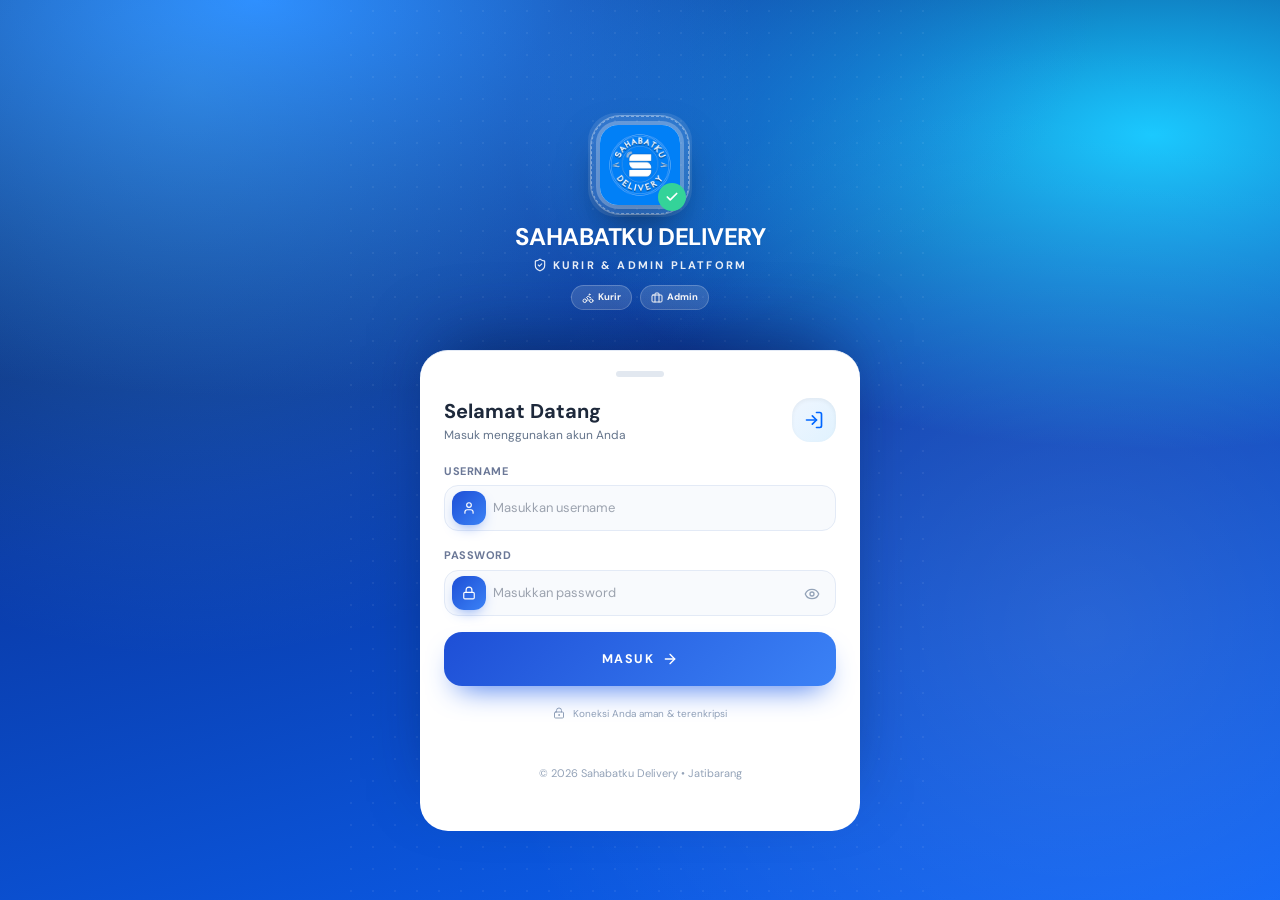
==== commit 3bc16099: "Add files via upload" ====
--- a/index.html
+++ b/index.html
@@ -8,10 +8,15 @@
     <meta name="apple-mobile-web-app-capable" content="yes">
     <meta name="apple-mobile-web-app-status-bar-style" content="default">
     <meta name="apple-mobile-web-app-title" content="Sahabatku Driver Tim">
-    <meta name="theme-color" content="#0066FF">
+    <meta name="theme-color" content="#0180F7">
+    <meta name="application-name" content="Sahabatku">
+    <meta name="format-detection" content="telephone=no">
     <link rel="manifest" href="manifest.json">
+    <link rel="dns-prefetch" href="https://script.google.com">
+    <link rel="dns-prefetch" href="https://cdn.jsdelivr.net">
     <link rel="preconnect" href="https://aplikasi-sahabatkugroup-default-rtdb.asia-southeast1.firebasedatabase.app" crossorigin>
     <!-- Jembatan fitur HP: galeri, WhatsApp, notifikasi, kamera, lokasi -->
+    <script src="compat.js"></script>
     <script src="native.js"></script>
     <style>
       /* Menyesuaikan layar HP apapun (poni/notch, tombol navigasi, layar kecil) */
@@ -55,7 +60,7 @@
     </script>
 
     <link rel="apple-touch-icon" href="apple-touch-icon.png">
-    <link rel="icon" type="image/png" href="icon-192.png">
+    <link rel="icon" type="image/png" href="favicon.png">
     <script>
       /* Tema awal sebelum tampil: gelap/terang + warna per role (tanpa kedip) */
       (function () {
@@ -79,6 +84,7 @@
     <!-- Tema UI modern (dimuat terakhir supaya menimpa gaya lama) -->
     <link rel="stylesheet" href="ui-modern.css?v=1">
     <link rel="stylesheet" href="sd.css">
+    <link rel="stylesheet" href="web.css">
     <script src="lucide-lite.js"></script>
     <script defer src="fb8-app.js"></script>
     <script defer src="fb8-database.js"></script>
@@ -176,7 +182,28 @@
         di-set lewat JS di sini.
     -->
     <script src="rolegate.js"></script>
-</head>
+<style id="rk-css">
+.rk-tot{display:flex;align-items:center;gap:10px;width:100%;padding:10px 12px;border-radius:16px;background:linear-gradient(135deg,#f8fafc,#eef2f7);border:1px solid rgba(148,163,184,.25)}
+.rk-tot small{display:block;font-size:9.5px;font-weight:800;letter-spacing:.05em;text-transform:uppercase;color:#94a3b8}
+.rk-tot b{font-size:22px;font-weight:900;line-height:1.1;color:#0f172a}
+.rk-grid{display:grid;grid-template-columns:repeat(3,minmax(0,1fr));gap:8px}
+.rk-chip{display:flex;flex-direction:column;align-items:flex-start;gap:2px;padding:10px;border-radius:16px;text-align:left;transition:transform .12s;min-width:0}
+.rk-chip:active,.rk-tot:active{transform:scale(.96)}
+.rk-chip small{font-size:9px;font-weight:800;letter-spacing:.04em;text-transform:uppercase;color:#94a3b8;white-space:nowrap;overflow:hidden;text-overflow:ellipsis;max-width:100%}
+.rk-n{font-size:20px;font-weight:900;line-height:1.1}
+.rk-ic{width:28px;height:28px;border-radius:10px;display:flex;align-items:center;justify-content:center;flex-shrink:0;margin-bottom:2px}
+.rk-g{background:#ecfdf5}.rk-r{background:#fff1f2}.rk-a{background:#fffbeb}.rk-s{background:#f1f5f9}
+.rk-ig{background:#d1fae5;color:#059669}.rk-ir{background:#ffe4e6;color:#f43f5e}.rk-ia{background:#fef3c7;color:#d97706}.rk-is{background:#e2e8f0;color:#64748b}
+.dark .rk-tot{background:#1e293b;border-color:#334155}.dark .rk-tot b{color:#f1f5f9}
+.dark .rk-g{background:rgba(16,185,129,.12)}.dark .rk-r{background:rgba(244,63,94,.12)}.dark .rk-a{background:rgba(245,158,11,.12)}.dark .rk-s{background:#1e293b}
+@media(max-width:340px){.rk-n{font-size:17px}.rk-chip{padding:8px}}
+</style><style id="pkt-css">
+.pkt-bar{display:grid;grid-template-columns:repeat(3,1fr);gap:4px;padding:4px;border-radius:16px;background:#f1f5f9}
+.pkt-bar button{display:flex;align-items:center;justify-content:center;gap:5px;padding:9px 4px;border-radius:12px;font-size:11px;font-weight:800;color:#64748b;white-space:nowrap;transition:background .15s,color .15s}
+.pkt-bar button i,.pkt-bar button svg{width:13px;height:13px}
+.pkt-bar button.on{background:#fff;color:#7c3aed;box-shadow:0 1px 4px rgba(15,23,42,.12)}
+.dark .pkt-bar{background:#1e293b}.dark .pkt-bar button.on{background:#334155;color:#c4b5fd}
+</style></head>
 <body class="bg-lightBg text-slate-800 dark:bg-darkBg dark:text-slate-100 font-sans transition-colors duration-300">
 
     <div id="screen-login" class="screen active login-gradient-bg justify-end relative overflow-hidden">
@@ -190,7 +217,7 @@
                 <div class="absolute -inset-3 rounded-[28px] bg-white/10 blur-md"></div>
                 <div class="login-logo-ring"></div>
                 <div class="relative w-20 h-20 bg-white rounded-3xl flex items-center justify-center p-0 shadow-xl overflow-hidden ring-4 ring-white/25">
-                    <img src="https://uploads.onecompiler.io/43v32m6x5/44rw83fkz/Sahabatku%20(2).png" alt="Logo Sahabatku" width="80" height="80" loading="eager" fetchpriority="high" decoding="async" class="w-full h-full object-cover" onerror="this.onerror=null;this.replaceWith(Object.assign(document.createElement('div'),{className:'w-full h-full flex items-center justify-center bg-gradient-to-br from-blue-50 to-sky-100 text-primary font-black text-lg',innerText:'SD'}));">
+                    <img src="icon-192.png" alt="Logo Sahabatku" width="80" height="80" loading="eager" fetchpriority="high" decoding="async" class="w-full h-full object-cover" onerror="this.onerror=null;this.replaceWith(Object.assign(document.createElement('div'),{className:'w-full h-full flex items-center justify-center bg-gradient-to-br from-blue-50 to-sky-100 text-primary font-black text-lg',innerText:'SD'}));">
                 </div>
                 <div class="absolute -bottom-1.5 -right-1.5 w-7 h-7 rounded-xl bg-emerald-400 ring-4 ring-white/90 flex items-center justify-center shadow-md">
                     <i data-lucide="check" class="w-3.5 h-3.5 text-white" stroke-width="3"></i>
@@ -319,7 +346,7 @@
                     <div class="relative w-full max-w-sm max-h-[88vh] bg-white dark:bg-darkCard rounded-2xl shadow-2xl overflow-hidden flex flex-col animate-modal-pop">
                         <div class="shrink-0 bg-gradient-to-br from-blue-600 to-indigo-600 text-white p-4 pb-6 relative">
                             <button onclick="tutupProfilSayaKurir()" class="absolute top-3 right-3 w-7 h-7 rounded-full bg-white/15 text-white flex items-center justify-center">✕</button>
-                            <p class="text-[9px] uppercase tracking-wider text-white/70 font-semibold flex items-center gap-1"><i data-lucide="id-card" class="w-3 h-3"></i> Profil Data Diri Kurir</p>
+                            <div id="fk-slot-m" class="flex items-center gap-2 mb-2"></div><p class="text-[9px] uppercase tracking-wider text-white/70 font-semibold flex items-center gap-1"><i data-lucide="id-card" class="w-3 h-3"></i> Profil Data Diri Kurir</p>
                             <h3 id="profil-saya-nama" class="font-black text-base mt-1 truncate pr-8">Memuat...</h3>
                             <div class="flex items-center gap-1.5 mt-2 flex-wrap">
                                 <span id="profil-saya-status-badge" class="inline-flex items-center gap-1 text-[10px] font-bold px-2 py-0.5 rounded-full bg-white/15">-</span>
@@ -543,11 +570,11 @@
                     <button type="button" onclick="navigateTo('screen-absensi-kurir')" class="sd-q"><span class="sd-tile"><i data-lucide="calendar-days"></i></span><span class="sd-lbl">Jadwal Off</span></button>
                     <button type="button" onclick="navigateTo('screen-kurir-piket')" class="sd-q"><span class="sd-tile"><i data-lucide="sparkles"></i><span id="badge-piket-kurir-menu" class="sd-badge sd-badge-dot hidden"></span></span><span class="sd-lbl">Piket</span></button>
                     <button type="button" onclick="navigateTo('screen-statistik')" class="sd-q"><span class="sd-tile"><i data-lucide="trending-up"></i></span><span class="sd-lbl">Statistik</span></button>
-                    <button type="button" onclick="openSOP()" class="sd-q"><span class="sd-tile"><i data-lucide="book-marked"></i></span><span class="sd-lbl">SOP</span></button>
+                    <button type="button" onclick="openSOP()" class="sd-q"><span class="sd-tile"><i data-lucide="book-marked"></i></span><span class="sd-lbl">Info</span></button>
                     <button type="button" onclick="bukaJelajahKedai()" class="sd-q"><span class="sd-tile"><i data-lucide="compass"></i></span><span class="sd-lbl">Jelajah Kedai</span></button>
+                    <button type="button" onclick="navigateTo('screen-kurir-saving')" class="sd-q"><span class="sd-tile"><i data-lucide="landmark"></i></span><span class="sd-lbl">Simpanan</span></button>
                     <button type="button" onclick="bukaKurirTestimonial()" class="sd-q"><span class="sd-tile"><i data-lucide="message-circle-more"></i></span><span class="sd-lbl">Testimoni</span></button>
-                    <button type="button" onclick="bukaProfilSayaPage()" class="sd-q"><span class="sd-tile"><i data-lucide="id-card"></i></span><span class="sd-lbl">Profil</span></button>
-                    <span id="sd-services-more" hidden><button type="button" onclick="navigateTo('screen-kurir-target')" class="sd-q"><span class="sd-tile"><i data-lucide="target"></i></span><span class="sd-lbl">Target</span></button><button type="button" onclick="navigateTo('screen-kurir-reward')" class="sd-q"><span class="sd-tile"><i data-lucide="gift"></i><span class="rw-svc-badge sd-badge sd-badge-dot" style="display:none"></span></span><span class="sd-lbl">Reward</span></button><button type="button" onclick="navigateTo('screen-kas')" class="sd-q"><span class="sd-tile"><i data-lucide="coins"></i></span><span class="sd-lbl">Kas</span></button></span>
+                    <span id="sd-services-more" hidden><button type="button" onclick="bukaProfilSayaPage()" class="sd-q"><span class="sd-tile"><i data-lucide="id-card"></i></span><span class="sd-lbl">Profil</span></button><button type="button" onclick="navigateTo('screen-kurir-target')" class="sd-q"><span class="sd-tile"><i data-lucide="target"></i></span><span class="sd-lbl">Target</span></button><button type="button" onclick="navigateTo('screen-kurir-reward')" class="sd-q"><span class="sd-tile"><i data-lucide="gift"></i><span class="rw-svc-badge sd-badge sd-badge-dot" style="display:none"></span></span><span class="sd-lbl">Reward</span></button><button type="button" onclick="navigateTo('screen-kas')" class="sd-q"><span class="sd-tile"><i data-lucide="coins"></i></span><span class="sd-lbl">Kas</span></button></span>
                 </div>
 
                 <div class="sd-sec-head"><h2>Aktivitas terbaru</h2><button type="button" class="sd-link" onclick="navigateTo('screen-riwayat')">Riwayat</button></div>
@@ -588,6 +615,7 @@
                     <button type="button" data-go="screen-admin-absensi" class="sd-q"><span class="sd-tile"><i data-lucide="calendar-check-2"></i></span><span class="sd-lbl">Absensi</span></button>
                     <button type="button" data-go="screen-admin-order-deposit" class="sd-q"><span class="sd-tile"><i data-lucide="clipboard-list"></i></span><span class="sd-lbl">Deposit</span></button>
                     <button type="button" data-go="screen-admin-kpi" class="sd-q"><span class="sd-tile"><i data-lucide="trophy"></i></span><span class="sd-lbl">KPI</span></button>
+                    <button type="button" data-go="screen-admin-tracking" class="sd-q sd-q-trk"><span class="sd-tile"><i data-lucide="radar"></i></span><span class="sd-lbl">Tracking</span></button>
                 </nav>
 
                 <!-- ===================== REKAP MONITORING HARIAN ===================== -->
@@ -632,8 +660,9 @@
                     <button type="button" onclick="navigateTo('screen-admin-order-deposit')" class="sd-row"><span class="sd-tile"><i data-lucide="clipboard-list"></i></span><span class="sd-row-t">Input Deposit</span><i data-lucide="chevron-right" class="sd-chev"></i></button>
                     <button type="button" onclick="navigateTo('screen-admin-piket')" class="sd-row"><span class="sd-tile"><i data-lucide="sparkles"></i></span><span class="sd-row-t">Piket Kurir</span><span id="badge-piket-admin-menu" class="sd-badge hidden">!</span><i data-lucide="chevron-right" class="sd-chev"></i></button>
                     <button type="button" onclick="navigateTo('screen-admin-logaktivitas')" class="sd-row"><span class="sd-tile"><i data-lucide="activity"></i></span><span class="sd-row-t">Log Aktivitas</span><i data-lucide="chevron-right" class="sd-chev"></i></button>
-                    <button type="button" onclick="navigateTo('screen-admin-reward')" class="sd-row"><span class="sd-tile"><i data-lucide="gift"></i></span><span class="sd-row-t">Reward Kurir</span><i data-lucide="chevron-right"></i></button>
+                    <button type="button" onclick="navigateTo('screen-admin-reward')" class="sd-row"><span class="sd-tile"><i data-lucide="gift"></i></span><span class="sd-row-t">Reward Kurir</span><i data-lucide="chevron-right" class="sd-chev"></i></button>
                     <button type="button" onclick="navigateTo('screen-kas')" class="sd-row"><span class="sd-tile"><i data-lucide="coins"></i></span><span class="sd-row-t">Kas Tabungan</span><i data-lucide="chevron-right" class="sd-chev"></i></button>
+                    <button type="button" onclick="navigateTo('screen-admin-saving')" class="sd-row"><span class="sd-tile"><i data-lucide="piggy-bank"></i></span><span class="sd-row-t">Sahabatku Saving</span><span id="sv-menu-badge" class="sd-badge hidden">!</span><i data-lucide="chevron-right" class="sd-chev"></i></button>
                     </div>
                 </section>
                 <section class="sd-group">
@@ -652,7 +681,7 @@
                     <button type="button" onclick="navigateTo('screen-admin-kpi')" class="sd-row"><span class="sd-tile"><i data-lucide="trophy"></i></span><span class="sd-row-t">KPI &amp; Penghargaan</span><i data-lucide="chevron-right" class="sd-chev"></i></button>
                     <button type="button" onclick="navigateTo('screen-admin-notifikasi')" class="sd-row"><span class="sd-tile"><i data-lucide="bell-ring"></i></span><span class="sd-row-t">Kirim Notifikasi</span><i data-lucide="chevron-right" class="sd-chev"></i></button>
                     <button type="button" onclick="navigateTo('screen-admin-status-pengajuan')" class="sd-row"><span class="sd-tile"><i data-lucide="inbox"></i></span><span class="sd-row-t">Status Pengajuan</span><span id="badge-status-pengajuan-menu" class="sd-badge hidden">!</span><i data-lucide="chevron-right" class="sd-chev"></i></button>
-                    <button type="button" onclick="navigateTo('screen-admin-sop')" class="sd-row"><span class="sd-tile"><i data-lucide="book-marked"></i></span><span class="sd-row-t">Peraturan &amp; SOP Kerja</span><i data-lucide="chevron-right" class="sd-chev"></i></button>
+                    <button type="button" onclick="navigateTo('screen-admin-sop')" class="sd-row"><span class="sd-tile"><i data-lucide="book-marked"></i></span><span class="sd-row-t">Informasi Sahabatku</span><i data-lucide="chevron-right" class="sd-chev"></i></button>
                     <button type="button" onclick="navigateTo('screen-pengaturan')" class="sd-row"><span class="sd-tile"><i data-lucide="sliders-horizontal"></i></span><span class="sd-row-t">Sistem Global</span><i data-lucide="chevron-right" class="sd-chev"></i></button>
                     </div>
                 </section>
@@ -678,7 +707,7 @@
                 </button>
                 <!-- =================== /MONITORING KURIR AKTIF =================== -->
                 <div class="bg-white dark:bg-darkCard p-3 sm:p-4 rounded-2xl border border-slate-100 dark:border-slate-800 shadow-sm space-y-3">
-                    <h3 class="text-[11px] sm:text-xs font-bold uppercase tracking-wider text-slate-400 flex items-center gap-1.5"><i data-lucide="user-plus" class="w-3.5 h-3.5 shrink-0"></i> <span id="title-form-kurir">Registrasi / Edit Akun Kurir</span></h3>
+                    <h3 class="text-[11px] sm:text-xs font-bold uppercase tracking-wider text-slate-400 flex items-center gap-1.5"><i data-lucide="user-plus" class="w-3.5 h-3.5 shrink-0"></i> <span id="title-form-kurir">Registrasi Akun Kurir</span></h3>
                     <input type="hidden" id="ak-id-edit">
 
                     <div class="grid grid-cols-2 gap-2">
@@ -752,7 +781,7 @@
                 <div class="relative overflow-hidden bg-white dark:bg-darkCard p-3.5 rounded-2xl border border-slate-100 dark:border-slate-800 shadow-sm space-y-3">
                     <div class="absolute left-0 top-0 bottom-0 w-1 bg-gradient-to-b from-fuchsia-500 to-purple-600"></div>
                     <h3 class="text-xs font-black uppercase tracking-wider text-slate-500 dark:text-slate-400 flex items-center gap-1.5 pl-1.5">
-                        <i data-lucide="user-cog" class="w-3.5 h-3.5 text-fuchsia-500 shrink-0"></i> <span id="title-form-manajemen">Tambah / Edit Data Manajemen</span>
+                        <i data-lucide="user-cog" class="w-3.5 h-3.5 text-fuchsia-500 shrink-0"></i> <span id="title-form-manajemen">Tambah Data Manajemen</span>
                     </h3>
             
                     <input type="hidden" id="manajemen-id-edit">
@@ -808,7 +837,7 @@
 
                 <div class="space-y-2">
                     <div class="flex flex-col sm:flex-row items-start sm:items-center justify-between gap-2">
-                        <h4 class="text-xs font-black text-slate-400 uppercase tracking-wider flex items-center gap-1.5"><i data-lucide="database" class="w-3.5 h-3.5 text-fuchsia-500"></i> Data yang Sudah Disimpan</h4>
+                        <h4 class="text-xs font-black text-slate-400 uppercase tracking-wider flex items-center gap-1.5"><i data-lucide="database" class="w-3.5 h-3.5 text-fuchsia-500"></i> Daftar Manajemen</h4>
                         <button onclick="toggleAdminManajemenOpen()" class="w-full sm:w-auto py-2.5 px-4 rounded-2xl bg-gradient-to-br from-slate-900 to-slate-800 text-white text-[10px] font-bold uppercase active:scale-95 transition-transform shadow-sm">
                             <span id="btn-toggle-manajemen-text">Buka</span>
                         </button>
@@ -839,23 +868,26 @@
                         <p class="text-[10px] text-white/75">Pantau &amp; kelola nota seluruh kurir</p>
                     </div>
                 </div>
-                <div class="grid grid-cols-1 md:grid-cols-3 gap-2 bg-white dark:bg-darkCard p-3 rounded-xl border border-slate-100 dark:border-slate-800">
-                    <div>
-                        <label class="block text-[10px] text-slate-400 mb-1">Filter Kurir</label>
-                        <select id="an-filter-kurir" onchange="renderAdminNota()" class="w-full px-2 py-1.5 border rounded-lg text-xs dark:bg-darkBg dark:border-slate-700">
-                            <option value="semua">Semua Kurir</option>
-                        </select>
-                    </div>
-            
+                <div class="bg-white dark:bg-darkCard p-3 rounded-2xl border border-slate-100 dark:border-slate-800 shadow-sm space-y-2.5">
+                    <div class="relative">
+                        <label class="block text-[10px] font-bold uppercase tracking-wide text-slate-400 mb-1">Nama Kurir</label>
+                        <select id="an-filter-kurir" class="hidden"><option value="semua">Semua Kurir</option></select>
+                        <div class="relative">
+                            <i data-lucide="search" class="w-3.5 h-3.5 text-slate-400 absolute left-3 top-1/2 -translate-y-1/2 pointer-events-none"></i>
+                            <input type="text" id="an-kurir-q" autocomplete="off" placeholder="Ketik atau pilih nama kurir" class="w-full pl-9 pr-10 py-2.5 border rounded-xl text-xs dark:bg-darkBg dark:border-slate-700">
+                            <button type="button" id="an-kurir-btn" aria-label="Pilih kurir" class="absolute right-1.5 top-1/2 -translate-y-1/2 w-8 h-8 rounded-lg flex items-center justify-center text-slate-400"><i data-lucide="chevron-down" class="w-4 h-4"></i></button>
+                        </div>
+                        <div id="an-kurir-list" class="hidden absolute left-0 right-0 z-30 mt-1 max-h-56 overflow-auto rounded-xl border border-slate-200 dark:border-slate-700 bg-white dark:bg-darkCard shadow-xl"></div>
+                    </div>
                     <div class="grid grid-cols-2 gap-2">
                         <div>
-                            <label class="block text-[10px] text-slate-400 mb-1">Pilih Tanggal</label>
-                            <input type="date" id="an-filter-tgl" onchange="renderAdminNota()" class="w-full px-2 py-1.5 border rounded-lg text-xs dark:bg-darkBg dark:border-slate-700">
-                        </div>
-
+                            <label class="block text-[10px] font-bold uppercase tracking-wide text-slate-400 mb-1">Pilih Bulan</label>
+                            <select id="an-filter-bulan" class="w-full px-2.5 py-2.5 border rounded-xl text-xs dark:bg-darkBg dark:border-slate-700"></select>
+                            <input type="month" id="an-bulan-lama" class="hidden w-full mt-1.5 px-2.5 py-2 border rounded-xl text-xs dark:bg-darkBg dark:border-slate-700">
+                        </div>
                         <div>
-                            <label class="block text-[10px] text-slate-400 mb-1">Pilih Bulan</label>
-                            <input type="month" id="an-filter-bulan" onchange="renderAdminNota()" class="w-full px-2 py-1.5 border rounded-lg text-xs dark:bg-darkBg dark:border-slate-700">
+                            <label class="block text-[10px] font-bold uppercase tracking-wide text-slate-400 mb-1">Pilih Tanggal</label>
+                            <input type="date" id="an-filter-tgl" class="w-full px-2.5 py-2.5 border rounded-xl text-xs dark:bg-darkBg dark:border-slate-700">
                         </div>
                     </div>
                 </div>
@@ -901,7 +933,7 @@
                     <button type="button" onclick="navigateTo('screen-admin-mitra-audit')" class="sd-row"><span class="sd-tile"><i data-lucide="shield-alert"></i></span><span class="sd-row-t">Cek Audit Trx<small style="display:block;font-size:10.5px;font-weight:600;opacity:.6;margin-top:1px">Kurir tanpa trx per hari</small></span><i data-lucide="chevron-right" class="sd-chev"></i></button>
                     </div>
                 </section>
-                <section class="sd-group">
+                <section class="sd-group rg-ap">
                     <div class="sd-sec-head"><h2>Persetujuan</h2><span class="sd-count">1 menu</span></div>
                     <div class="sd-card sd-list">
                     <button type="button" onclick="navigateTo('screen-admin-mitra-approval')" class="sd-row"><span class="sd-tile"><i data-lucide="clock"></i></span><span class="sd-row-t">Menunggu Persetujuan<small style="display:block;font-size:10.5px;font-weight:600;opacity:.6;margin-top:1px">Mitra baru &amp; perubahan data</small></span><span id="pm-admin-badge-approval" class="sd-badge hidden">0</span><i data-lucide="chevron-right" class="sd-chev"></i></button>
@@ -966,7 +998,7 @@
                 <div class="space-y-2">
                     <div class="flex items-center justify-between gap-2">
                         <h4 class="text-xs font-bold text-slate-400 uppercase tracking-wider min-w-0 truncate">Daftar Semua Mitra</h4>
-                        <button type="button" onclick="bukaTargetMassalMitra()" class="rg-hide shrink-0 inline-flex items-center gap-1 h-8 px-3 rounded-xl bg-amber-50 dark:bg-amber-950/30 text-amber-700 dark:text-amber-400 border border-amber-200 dark:border-amber-900 text-[10.5px] font-bold active:scale-95 transition-transform"><i data-lucide="plus" class="w-3.5 h-3.5"></i> Input Target</button>
+                        <div class="shrink-0 flex items-center gap-1.5"><button type="button" onclick="hapusTrxBulanMitra()" title="Hapus Trx bulan lama" aria-label="Hapus Trx" class="rg-hide shrink-0 w-8 h-8 rounded-xl bg-rose-50 dark:bg-rose-950/30 text-rose-600 border border-rose-200 dark:border-rose-900 flex items-center justify-center active:scale-95 transition-transform"><i data-lucide="trash-2" class="w-3.5 h-3.5"></i></button><button type="button" onclick="bukaTargetMassalMitra()" class="rg-hide shrink-0 inline-flex items-center gap-1 h-8 px-3 rounded-xl bg-amber-50 dark:bg-amber-950/30 text-amber-700 dark:text-amber-400 border border-amber-200 dark:border-amber-900 text-[10.5px] font-bold active:scale-95 transition-transform"><i data-lucide="plus" class="w-3.5 h-3.5"></i> Input Target</button></div>
                     </div>
                     <button onclick="toggleAdminMitraOpen()" class="w-full py-2 px-4 rounded-xl bg-slate-800 text-white text-[10px] font-bold uppercase">
                         <span id="btn-toggle-mitra-text">Buka</span>
@@ -978,40 +1010,41 @@
                     <div>
                         <input type="number" min="0" id="am-search-mitra-trx" placeholder="Cari berdasarkan jml trx (misal: 0)" oninput="renderAdminDaftarMitra()" class="w-full px-2 py-2 border rounded-lg text-xs dark:bg-darkCard dark:border-slate-700">
                         <p class="text-[9.5px] text-slate-400 mt-1 pl-0.5">Menyaring mitra sesuai jumlah transaksi pada bulan yang dipilih di atas.</p>
-                        <button type="button" onclick="hapusTrxBulanMitra()" class="rg-hide mt-2 w-full flex items-center justify-center gap-1.5 py-2 rounded-xl bg-rose-50 dark:bg-rose-950/30 text-rose-600 text-[11px] font-bold active:scale-95 transition"><i data-lucide="trash-2" class="w-3.5 h-3.5"></i> Hapus Trx</button>
                     </div>
                     <div id="container-admin-daftar-mitra" class="space-y-2"></div>
                 </div>
             </div>
 
-            <div id="screen-admin-mitra-riwayat" class="screen p-4 space-y-4">
-                <div class="bg-white dark:bg-darkCard p-4 rounded-2xl border border-slate-100 dark:border-slate-800 shadow-sm space-y-3">
-                    <div class="flex items-center justify-between">
-                        <h3 class="text-xs font-bold uppercase tracking-wider text-slate-400 flex items-center gap-1.5">
-                            <i data-lucide="receipt-text" class="w-3.5 h-3.5 shrink-0"></i> Riwayat Trx Inputan
-                        </h3>
-                        <button onclick="toggleAdminRiwayatMitraOpen()" class="px-2 py-1 rounded-lg bg-slate-800 text-white text-[8px] font-bold uppercase tracking-wide leading-none">
-                            <span id="btn-toggle-riwayat-mitra-text">Buka</span>
-                        </button>
-                    </div>
-                    <div id="box-riwayat-trx-inputan" class="hidden space-y-2">
-                        <div class="space-y-2">
-                            <div class="grid grid-cols-2 gap-2">
-                                <input type="date" id="am-log-tgl" class="w-full px-2 py-1.5 border rounded-lg text-xs dark:bg-darkBg dark:border-slate-700">
-                                <input type="month" id="am-log-bulan" class="w-full px-2 py-1.5 border rounded-lg text-xs dark:bg-darkBg dark:border-slate-700">
-                            </div>
-                            <div class="grid grid-cols-1 gap-2">
-                                <input type="text" id="am-log-search" placeholder="Cari nama mitra..." class="w-full px-2 py-1.5 border rounded-lg text-xs dark:bg-darkBg dark:border-slate-700">
-                            </div>
-                            <div>
-                                <select id="am-log-filter-kurir" onchange="renderAdminLogMitra()" class="w-full px-2 py-1.5 border rounded-lg text-xs dark:bg-darkBg dark:border-slate-700">
-                                    <option value="semua">-- Semua Kurir --</option>
-                                </select>
-                            </div>
-                            <button onclick="renderAdminLogMitra()" class="w-full py-2 bg-primary text-white text-xs font-bold rounded-lg">Cari</button>
-                            <div id="container-admin-log-mitra" class="max-h-[60vh] overflow-y-auto space-y-1.5 pt-1"></div>
-                        </div>
-                    </div>
+            <div id="screen-admin-mitra-riwayat" class="screen p-4 space-y-3">
+                <div class="relative overflow-hidden text-white p-4 rounded-[26px] shadow-lg" style="background:linear-gradient(135deg,#B45309 0%,#D97706 55%,#F59E0B 100%);">
+                    <div class="pointer-events-none absolute -right-8 -top-10 w-32 h-32 rounded-full bg-white/10 blur-2xl"></div>
+                    <div class="relative flex items-center gap-2.5">
+                        <div class="w-10 h-10 rounded-2xl bg-white/15 flex items-center justify-center ring-1 ring-white/25 shrink-0"><i data-lucide="receipt-text" class="w-4 h-4"></i></div>
+                        <div class="min-w-0 flex-1">
+                            <h3 class="text-sm font-black leading-none">Riwayat Trx Inputan</h3>
+                            <p class="text-[10.5px] text-white/80 mt-1.5">Transaksi mitra yang diinput kurir</p>
+                        </div>
+                        <button onclick="toggleAdminRiwayatMitraOpen()" class="px-3 py-1.5 rounded-xl bg-white/20 text-white text-[10px] font-bold uppercase"><span id="btn-toggle-riwayat-mitra-text">Buka</span></button>
+                    </div>
+                </div>
+                <div id="box-riwayat-trx-inputan" class="hidden space-y-2.5">
+                    <div class="bg-white dark:bg-darkCard p-3 rounded-2xl border border-slate-100 dark:border-slate-800 shadow-sm space-y-2">
+                        <div class="grid grid-cols-2 gap-2">
+                            <div><label class="block text-[10px] font-bold uppercase tracking-wide text-slate-400 mb-1">Bulan</label>
+                                <select id="am-log-bulan" class="w-full px-2.5 py-2.5 border rounded-xl text-xs dark:bg-darkBg dark:border-slate-700"></select>
+                                <input type="month" id="am-log-bulan-lama" class="hidden w-full mt-1.5 px-2.5 py-2 border rounded-xl text-xs dark:bg-darkBg dark:border-slate-700"></div>
+                            <div><label class="block text-[10px] font-bold uppercase tracking-wide text-slate-400 mb-1">Tanggal</label>
+                                <input type="date" id="am-log-tgl" class="w-full px-2.5 py-2.5 border rounded-xl text-xs dark:bg-darkBg dark:border-slate-700"></div>
+                        </div>
+                        <div class="grid grid-cols-2 gap-2">
+                            <input type="text" id="am-log-search" oninput="renderAdminLogMitra()" placeholder="Cari nama mitra..." class="w-full px-2.5 py-2.5 border rounded-xl text-xs dark:bg-darkBg dark:border-slate-700">
+                            <select id="am-log-filter-kurir" onchange="renderAdminLogMitra()" class="w-full px-2.5 py-2.5 border rounded-xl text-xs dark:bg-darkBg dark:border-slate-700">
+                                <option value="semua">Semua Kurir</option>
+                            </select>
+                        </div>
+                    </div>
+                    <div id="am-log-sum" class="grid grid-cols-2 gap-2"></div>
+                    <div id="container-admin-log-mitra" class="space-y-2"></div>
                 </div>
             </div>
 
@@ -1038,16 +1071,12 @@
                     </button>
 
                     <div id="mo-list-wrap" class="hidden space-y-2.5">
-                        <div class="flex items-center justify-end flex-wrap gap-1.5">
-                            <label class="flex items-center gap-1 text-[9.5px] font-semibold text-slate-500 shrink-0">
-                                <input type="checkbox" id="mo-pilih-semua" onchange="window.moToggleSemua(this.checked)"> Pilih Semua
-                            </label>
-                            <button onclick="window.moHapusTerpilih()" title="Hapus mitra yang dicentang" class="px-2 py-1.5 rounded-lg bg-rose-50 dark:bg-rose-950/30 text-rose-600 dark:text-rose-400 text-[9px] font-bold uppercase shrink-0 flex items-center gap-1">
-                                <i data-lucide="trash-2" class="w-3 h-3"></i> Terpilih
-                            </button>
-                            <button onclick="window.moHapusSesuaiFilter()" title="Hapus semua mitra OUT sesuai filter bulan di atas" class="px-2 py-1.5 rounded-lg bg-rose-600 text-white text-[9px] font-bold uppercase shrink-0 flex items-center gap-1">
-                                <i data-lucide="trash-2" class="w-3 h-3"></i> Semua (Sesuai Filter)
-                            </button>
+                        <div class="flex items-center justify-end flex-wrap gap-1.5" id="mo-bar">
+                            <button type="button" id="mo-b-pilih" onclick="window.moMode(true)" class="mo-btn" style="background:#eff6ff;color:#2563eb">☑ Pilih</button>
+                            <label id="mo-b-semua" class="mo-btn" style="display:none;background:#f1f5f9;color:#475569;gap:5px"><input type="checkbox" id="mo-pilih-semua" onchange="window.moToggleSemua(this.checked);window.moMode&&moMode(true)"> Pilih Semua</label>
+                            <button type="button" id="mo-b-hapus" onclick="window.moHapusTerpilih()" class="mo-btn" style="display:none;background:#fff1f2;color:#e11d48"><i data-lucide="trash-2" class="w-3 h-3"></i> Hapus Terpilih (<span id="mo-n">0</span>)</button>
+                            <button type="button" id="mo-b-batal" onclick="window.moMode(false)" class="mo-btn" style="display:none;background:#f1f5f9;color:#475569">Batal</button>
+                            <button type="button" id="mo-b-filter" onclick="window.moHapusSesuaiFilter()" title="Hapus semua mitra OUT sesuai filter bulan di atas" class="mo-btn" style="background:#e11d48;color:#fff"><i data-lucide="trash-2" class="w-3 h-3"></i> Hapus Semua (Sesuai Filter)</button>
                         </div>
                         <div id="mo-list" class="space-y-2"></div>
                     </div>
@@ -1132,10 +1161,10 @@
                 </div>
                 <div class="sdr-two">
                     <div class="sdr-mini"><i data-lucide="calculator"></i><div><span>Rata-rata / nota</span><b id="laporan-rata-rata">Rp 0</b></div></div>
+                    <div class="sdr-mini sdr-ao"><i data-lucide="users"></i><div><span>Total Admin &amp; OL</span><b id="laporan-total-nota-detail" class="ao-wrap"><span class="ao"><u>0</u><em>Admin</em></span><s></s><span class="ao"><u>0</u><em>OL</em></span></b></div></div>
                     <div class="sdr-mini"><i data-lucide="hand-coins"></i><div><span>Total tips</span><b id="laporan-total-tips">Rp 0</b></div></div>
                     <div class="sdr-mini sdr-cs"><i data-lucide="user-plus"></i><div><span>Total CS New</span><b id="laporan-total-csnew">0</b></div></div>
                 </div>
-                <div class="sdr-note" id="laporan-total-nota-detail">Admin 0 • OL 0</div>
                 <button onclick="backupLaporanExcel()" class="sdr-btn"><i data-lucide="file-down"></i> Backup Excel</button>
                 <section class="sdr-card">
                     <div class="sdr-card-h"><h4><i data-lucide="trending-up"></i>Tren Pendapatan &amp; Nota</h4>
@@ -1147,7 +1176,7 @@
                 <div class="bg-white dark:bg-darkCard p-4 rounded-3xl border border-slate-100 dark:border-slate-800 shadow-sm space-y-3">
                     <button type="button" onclick="togglePeringkatKurir()" class="w-full flex items-center justify-between active:scale-[0.98] transition-transform">
                         <h4 class="text-xs font-bold uppercase tracking-wider text-slate-400 flex items-center gap-1.5">
-                            <i data-lucide="trophy" class="w-3.5 h-3.5 text-amber-500"></i> Peringkat Kurir
+                            <i data-lucide="trophy" class="w-3.5 h-3.5 text-amber-500"></i> Peringkat
                         </h4>
                         <div class="flex items-center gap-1 text-[10px] font-bold text-primary bg-blue-50 dark:bg-blue-950/40 pl-2.5 pr-1.5 py-1 rounded-lg">
                             <span id="btn-peringkat-kurir-label">Buka</span>
@@ -1179,7 +1208,7 @@
                 <div class="bg-white dark:bg-darkCard p-4 rounded-3xl border border-slate-100 dark:border-slate-800 shadow-sm space-y-3">
                     <button type="button" onclick="window.togglePerformaKurirBulanan()" class="w-full flex items-center justify-between active:scale-[0.98] transition-transform">
                         <h4 class="text-xs font-bold uppercase tracking-wider text-slate-400 flex items-center gap-1.5">
-                            <i data-lucide="line-chart" class="w-3.5 h-3.5 text-violet-500"></i> Performa Kurir Bulanan
+                            <i data-lucide="line-chart" class="w-3.5 h-3.5 text-violet-500"></i> Performa
                         </h4>
                         <div class="flex items-center gap-1 text-[10px] font-bold text-primary bg-blue-50 dark:bg-blue-950/40 pl-2.5 pr-1.5 py-1 rounded-lg">
                             <span id="btn-performa-kurir-label">Buka</span>
@@ -1204,7 +1233,7 @@
                 <div class="bg-white dark:bg-darkCard p-4 rounded-3xl border border-slate-100 dark:border-slate-800 shadow-sm space-y-3">
                     <button type="button" onclick="toggleLaporanHarian()" class="w-full flex items-center justify-between active:scale-[0.98] transition-transform">
                         <h4 class="text-xs font-bold uppercase tracking-wider text-slate-400 flex items-center gap-1.5">
-                            <i data-lucide="calendar-days" class="w-3.5 h-3.5 text-primary"></i> Daftar Laporan Per Hari
+                            <i data-lucide="calendar-days" class="w-3.5 h-3.5 text-primary"></i> Laporan Harian
                         </h4>
                         <div class="flex items-center gap-1 text-[10px] font-bold text-primary bg-blue-50 dark:bg-blue-950/40 pl-2.5 pr-1.5 py-1 rounded-lg">
                             <span id="btn-laporan-harian-label">Buka</span>
@@ -1248,7 +1277,7 @@
                         </button>
                     </div>
 
-                    <div id="tracking-map-modal" style="height:200px; border-radius:16px; overflow:hidden;"></div>
+                    <div id="tracking-map-modal" style="height:260px; border-radius:16px; overflow:hidden;"></div>
 
                     <div class="text-[10px] text-slate-600 dark:text-slate-300 space-y-1">
                         <div><b id="modal-tracking-latlng">-</b></div>
@@ -1269,16 +1298,12 @@
                         </div>
                     </div>
                 </div>
-                <div class="grid grid-cols-4 gap-2">
+                <div class="kpi-row no-scrollbar">
                     <button id="kpi-tab-penghargaan" onclick="renderKPISection('penghargaan')" class="kpi-tab active">Penghargaan</button>
                     <button id="kpi-tab-top5" onclick="renderKPISection('top5')" class="kpi-tab">Top 5</button>
                     <button id="kpi-tab-ranking" onclick="renderKPISection('ranking')" class="kpi-tab">Ranking</button>
                     <button id="kpi-tab-rekapjadwal" onclick="renderKPISection('rekapjadwal')" class="kpi-tab">Rekap Jadwal</button>
-                </div>
-                <div class="grid grid-cols-1">
-                    <button id="kpi-tab-perbandingan" onclick="renderKPISection('perbandingan')" class="kpi-tab flex items-center justify-center gap-1.5">
-                        <i data-lucide="repeat" class="w-3.5 h-3.5"></i> Perbandingan Ranking (Bulan Ini vs Bulan Lalu)
-                    </button>
+                    <button id="kpi-tab-perbandingan" onclick="renderKPISection('perbandingan')" class="kpi-tab">Perbandingan</button>
                 </div>
                 <div class="bg-white dark:bg-darkCard p-2.5 rounded-2xl border border-slate-100 dark:border-slate-800 shadow-sm flex items-center gap-2">
                     <div class="w-9 h-9 rounded-xl bg-violet-50 dark:bg-violet-950/40 text-violet-600 flex items-center justify-center shrink-0"><i data-lucide="calendar-range" class="w-4 h-4"></i></div>
@@ -1352,40 +1377,14 @@
                             <div id="suggest-absensi-kurir" class="hidden absolute left-0 right-0 top-full mt-1 bg-white dark:bg-darkCard border border-slate-100 dark:border-slate-700 rounded-2xl shadow-lg max-h-40 overflow-y-auto z-20"></div>
                         </div>
 
-                        <div class="grid grid-cols-2 gap-2.5">
-                            <button type="button" onclick="openAbsensiPopupTotalKurirHariIni()" class="relative overflow-hidden p-3 rounded-2xl bg-slate-50 dark:bg-slate-800 text-left active:scale-95 transition-transform flex items-center gap-2.5">
-                                <div class="w-9 h-9 rounded-xl bg-slate-200 dark:bg-slate-700 flex items-center justify-center text-slate-500 shrink-0"><i data-lucide="users" class="w-4 h-4"></i></div>
-                                <div class="min-w-0"><div class="text-[9px] text-slate-400 uppercase font-bold tracking-wide">Total Kurir</div><div class="text-lg font-black leading-tight" id="absensi-total-kurir">0</div></div>
-                            </button>
-                            <button type="button" onclick="openAbsensiPopupHadir()" class="relative overflow-hidden p-3 rounded-2xl bg-emerald-50 dark:bg-emerald-950/30 text-left active:scale-95 transition-transform flex items-center gap-2.5">
-                                <div class="w-9 h-9 rounded-xl bg-emerald-100 dark:bg-emerald-900/40 flex items-center justify-center text-success shrink-0"><i data-lucide="check-circle-2" class="w-4 h-4"></i></div>
-                                <div class="min-w-0"><div class="text-[9px] text-slate-400 uppercase font-bold tracking-wide">Hadir Hari Ini</div><div class="text-lg font-black text-success leading-tight" id="absensi-hadir-hari-ini">0</div></div>
-                            </button>
-                            <button type="button" onclick="openAbsensiPopupBelumMasuk()" class="relative overflow-hidden p-3 rounded-2xl bg-rose-50 dark:bg-rose-950/30 text-left active:scale-95 transition-transform flex items-center gap-2.5">
-                                <div class="w-9 h-9 rounded-xl bg-rose-100 dark:bg-rose-900/40 flex items-center justify-center text-rose-500 shrink-0"><i data-lucide="log-in" class="w-4 h-4"></i></div>
-                                <div class="min-w-0"><div class="text-[9px] text-slate-400 uppercase font-bold tracking-wide">Belum Masuk</div><div class="text-lg font-black text-rose-500 leading-tight" id="absensi-belum-masuk">0</div></div>
-                            </button>
-                            <button type="button" onclick="openAbsensiPopupBelumPulang()" class="relative overflow-hidden p-3 rounded-2xl bg-amber-50 dark:bg-amber-950/30 text-left active:scale-95 transition-transform flex items-center gap-2.5">
-                                <div class="w-9 h-9 rounded-xl bg-amber-100 dark:bg-amber-900/40 flex items-center justify-center text-amber-500 shrink-0"><i data-lucide="log-out" class="w-4 h-4"></i></div>
-                                <div class="min-w-0"><div class="text-[9px] text-slate-400 uppercase font-bold tracking-wide">Belum Pulang</div><div class="text-lg font-black text-amber-500 leading-tight" id="absensi-belum-pulang">0</div></div>
-                            </button>
-                        </div>
-                        <div class="grid grid-cols-3 gap-2.5">
-                            <button type="button" onclick="openAbsensiPopupOffHariIni()" class="p-3 rounded-2xl bg-slate-50 dark:bg-slate-800 text-left active:scale-95 transition-transform">
-                                <div class="w-8 h-8 rounded-xl bg-slate-200 dark:bg-slate-700 flex items-center justify-center text-slate-500 mb-1.5"><i data-lucide="calendar-off" class="w-3.5 h-3.5"></i></div>
-                                <div class="text-[9px] text-slate-400 uppercase font-bold tracking-wide">Off Hari Ini</div>
-                                <div class="text-lg font-black text-slate-500 leading-tight" id="absensi-off-hari-ini">0</div>
-                            </button>
-                            <button type="button" onclick="openAbsensiPopupIzinHariIni()" class="p-3 rounded-2xl bg-amber-50 dark:bg-amber-950/30 text-left active:scale-95 transition-transform">
-                                <div class="w-8 h-8 rounded-xl bg-amber-100 dark:bg-amber-900/40 flex items-center justify-center text-amber-600 mb-1.5"><i data-lucide="file-text" class="w-3.5 h-3.5"></i></div>
-                                <div class="text-[9px] text-slate-400 uppercase font-bold tracking-wide">Izin Hari Ini</div>
-                                <div class="text-lg font-black text-amber-600 leading-tight" id="absensi-izin-hari-ini">0</div>
-                            </button>
-                            <button type="button" onclick="openAbsensiPopupSakitHariIni()" class="p-3 rounded-2xl bg-red-50 dark:bg-red-950/30 text-left active:scale-95 transition-transform">
-                                <div class="w-8 h-8 rounded-xl bg-red-100 dark:bg-red-900/40 flex items-center justify-center text-red-500 mb-1.5"><i data-lucide="heart-pulse" class="w-3.5 h-3.5"></i></div>
-                                <div class="text-[9px] text-slate-400 uppercase font-bold tracking-wide">Sakit Hari Ini</div>
-                                <div class="text-lg font-black text-red-500 leading-tight" id="absensi-sakit-hari-ini">0</div>
-                            </button>
+                        <button type="button" onclick="openAbsensiPopupTotalKurirHariIni()" class="rk-tot"><span class="rk-ic rk-is"><i data-lucide="users" class="w-4 h-4"></i></span><span class="min-w-0 flex-1 text-left"><small>Total Kurir</small><b id="absensi-total-kurir">0</b></span><i data-lucide="chevron-right" class="w-4 h-4 text-slate-300"></i></button>
+                        <div class="rk-grid">
+                            <button type="button" onclick="openAbsensiPopupHadir()" class="rk-chip rk-g"><span class="rk-ic rk-ig"><i data-lucide="check-circle-2" class="w-3.5 h-3.5"></i></span><b id="absensi-hadir-hari-ini" class="rk-n text-success">0</b><small>Hadir</small></button>
+                            <button type="button" onclick="openAbsensiPopupBelumMasuk()" class="rk-chip rk-r"><span class="rk-ic rk-ir"><i data-lucide="log-in" class="w-3.5 h-3.5"></i></span><b id="absensi-belum-masuk" class="rk-n text-rose-500">0</b><small>Belum Masuk</small></button>
+                            <button type="button" onclick="openAbsensiPopupBelumPulang()" class="rk-chip rk-a"><span class="rk-ic rk-ia"><i data-lucide="log-out" class="w-3.5 h-3.5"></i></span><b id="absensi-belum-pulang" class="rk-n text-amber-500">0</b><small>Belum Pulang</small></button>
+                            <button type="button" onclick="openAbsensiPopupOffHariIni()" class="rk-chip rk-s"><span class="rk-ic rk-is"><i data-lucide="calendar-off" class="w-3.5 h-3.5"></i></span><b id="absensi-off-hari-ini" class="rk-n text-slate-500">0</b><small>Off</small></button>
+                            <button type="button" onclick="openAbsensiPopupIzinHariIni()" class="rk-chip rk-a"><span class="rk-ic rk-ia"><i data-lucide="file-text" class="w-3.5 h-3.5"></i></span><b id="absensi-izin-hari-ini" class="rk-n text-amber-600">0</b><small>Izin</small></button>
+                            <button type="button" onclick="openAbsensiPopupSakitHariIni()" class="rk-chip rk-r"><span class="rk-ic rk-ir"><i data-lucide="heart-pulse" class="w-3.5 h-3.5"></i></span><b id="absensi-sakit-hari-ini" class="rk-n text-red-500">0</b><small>Sakit</small></button>
                         </div>
                     </div>
 
@@ -1402,23 +1401,9 @@
                         </div>
                     </div>
 
-                    <div class="bg-white dark:bg-darkCard p-4 rounded-2xl border border-slate-100 dark:border-slate-800 shadow-sm overflow-x-auto">
+                    <div class="bg-white dark:bg-darkCard p-4 rounded-2xl border border-slate-100 dark:border-slate-800 shadow-sm">
                         <h4 class="text-xs font-bold uppercase tracking-wider text-slate-400 mb-3">Daftar Absensi</h4>
-                        <table class="w-full text-[11px] text-left border-collapse min-w-[640px]">
-                            <thead>
-                                <tr class="border-b border-slate-100 dark:border-slate-800 text-slate-400 font-semibold">
-                                    <th class="py-2">No</th>
-                                    <th class="py-2">Nama Kurir</th>
-                                    <th class="py-2">Leader</th>
-                                    <th class="py-2">Jam Masuk</th>
-                                    <th class="py-2">Jam Pulang</th>
-                                    <th class="py-2">Jam Kerja</th>
-                                    <th class="py-2">Status</th>
-                                    <th class="py-2">Aksi</th>
-                                </tr>
-                            </thead>
-                            <tbody id="container-admin-absensi" class="divide-y divide-slate-100 dark:divide-slate-800"></tbody>
-                        </table>
+                        <div id="container-admin-absensi" class="space-y-2"></div>
                     </div>
                 </section>
 
@@ -1689,10 +1674,14 @@
 
                         <div class="relative">
                             <i data-lucide="search" class="w-3.5 h-3.5 text-slate-300 absolute left-3.5 top-1/2 -translate-y-1/2 pointer-events-none"></i>
-                            <input type="text" id="deposit-kurir" oninput="updateDepositKurirSuggestions()" placeholder="Ketik / pilih nama kurir" class="w-full pl-9 pr-3 py-2.5 border border-slate-200 dark:border-slate-700 rounded-2xl text-xs dark:bg-darkBg focus:outline-none focus:ring-2 focus:ring-emerald-400/40 transition-all">
+                            <input type="text" id="deposit-kurir" oninput="updateDepositKurirSuggestions()" onfocus="updateDepositKurirSuggestions()" placeholder="Ketik / pilih nama kurir" class="w-full pl-9 pr-3 py-2.5 border border-slate-200 dark:border-slate-700 rounded-2xl text-xs dark:bg-darkBg focus:outline-none focus:ring-2 focus:ring-emerald-400/40 transition-all">
                             <div id="suggest-deposit-kurir" class="hidden absolute left-0 right-0 top-full mt-1 bg-white dark:bg-darkCard border border-slate-100 dark:border-slate-700 rounded-2xl shadow-lg max-h-40 overflow-y-auto z-20"></div>
                         </div>
 
+                        <div class="flex gap-2 items-stretch">
+                            <input type="text" id="deposit-amount-new" inputmode="numeric" pattern="[0-9]*" autocomplete="off" oninput="dpFormatBaru(this)" onkeydown="event.key==='Enter'&&(event.preventDefault(),dpTambah())" placeholder="Nominal (Rp)" class="flex-1 min-w-0 px-3 py-2.5 border border-slate-200 dark:border-slate-700 rounded-2xl text-sm font-bold dark:bg-darkBg focus:outline-none focus:ring-2 focus:ring-emerald-400/40">
+                            <button type="button" onclick="dpTambah()" class="shrink-0 px-4 rounded-2xl bg-slate-800 dark:bg-slate-700 text-white text-xs font-bold flex items-center gap-1 active:scale-95 transition-transform"><i data-lucide="plus" class="w-3.5 h-3.5"></i> Tambah</button>
+                        </div>
                         <div id="deposit-kurir-selected" class="space-y-2"></div>
                         <button onclick="sendDepositToSheet()" class="w-full py-2.5 bg-gradient-to-br from-emerald-500 to-teal-600 text-white text-xs font-bold rounded-2xl uppercase flex items-center justify-center gap-1.5 active:scale-95 transition-transform shadow-sm shadow-emerald-500/20"><i data-lucide="send" class="w-3.5 h-3.5"></i> Kirim</button>
                     </div>
@@ -1725,7 +1714,7 @@
                 <!-- ============ SUB-TAB: JADWAL ============ -->
                 <div id="pka-view-jadwal" class="space-y-3">
                     <div class="grid grid-cols-7 gap-1.5" id="pka-hari-tabs"></div>
-                    <button onclick="window.pktBukaTukar()" class="w-full py-2 rounded-xl bg-slate-100 dark:bg-slate-800 text-slate-600 dark:text-slate-300 text-[10.5px] font-bold flex items-center justify-center gap-1.5"><i data-lucide="repeat" class="w-3.5 h-3.5"></i> Tukar Jadwal Dua Kurir</button>
+                    <div class="flex gap-2"><button onclick="window.pktBukaTukar()" class="flex-1 py-2 rounded-xl bg-slate-100 dark:bg-slate-800 text-slate-600 dark:text-slate-300 text-[10.5px] font-bold flex items-center justify-center gap-1.5"><i data-lucide="repeat" class="w-3.5 h-3.5"></i> Tukar Jadwal Dua Kurir</button><button onclick="window.eshBuka()" class="flex-1 py-2 rounded-xl bg-violet-50 dark:bg-violet-950/30 text-violet-600 text-[10.5px] font-bold flex items-center justify-center gap-1.5"><i data-lucide="settings-2" class="w-3.5 h-3.5"></i> Atur Shift</button></div>
                     <div id="pka-shift-list" class="space-y-2.5"></div>
                 </div>
 
@@ -1754,6 +1743,7 @@
                                 <option value="">Semua Status</option>
                                 <option value="selesai">Sudah Piket</option>
                                 <option value="belum">Belum Piket</option>
+                                <option value="libur">Off / Izin / Sakit</option>
                             </select>
                         </div>
                     </div>
@@ -1761,10 +1751,13 @@
                     <div class="bg-white dark:bg-darkCard p-3 rounded-2xl border border-slate-100 dark:border-slate-800 shadow-sm space-y-2">
                         <p class="text-[9.5px] text-slate-400 leading-relaxed">Bersihkan riwayat lama supaya data tidak menumpuk. <b>Hanya riwayat bulan-bulan sebelumnya</b> yang bisa dihapus — riwayat bulan berjalan tidak bisa dihapus.</p>
                         <div class="flex items-center justify-end flex-wrap gap-1.5">
+                            <button type="button" id="pkr-pilih-btn" onclick="window.pkrMode(!window.__pkrSel)" class="px-3 py-1.5 rounded-lg bg-slate-100 dark:bg-slate-800 text-slate-600 dark:text-slate-300 text-[10px] font-bold shrink-0">Pilih</button>
+                            <div id="pkr-selbar" class="hidden items-center gap-1.5 flex-wrap justify-end">
                             <label class="flex items-center gap-1 text-[9.5px] font-semibold text-slate-500 shrink-0">
                                 <input type="checkbox" id="pkr-pilih-semua" onchange="window.pkrToggleSemua(this.checked)"> Pilih Semua
                             </label>
-                            <button onclick="window.pkrHapusTerpilih()" class="px-2 py-1.5 rounded-lg bg-rose-50 dark:bg-rose-950/30 text-rose-600 dark:text-rose-400 text-[9px] font-bold uppercase shrink-0 flex items-center gap-1"><i data-lucide="trash-2" class="w-3 h-3"></i> Terpilih</button>
+                            <button onclick="window.pkrHapusTerpilih()" class="px-2 py-1.5 rounded-lg bg-rose-50 dark:bg-rose-950/30 text-rose-600 dark:text-rose-400 text-[9px] font-bold uppercase shrink-0 flex items-center gap-1"><i data-lucide="trash-2" class="w-3 h-3"></i> <span id="pkr-cnt">0 terpilih</span> (hapus)</button>
+                            </div>
                         </div>
                         <div class="flex items-center gap-1.5">
                             <input type="month" id="pkr-hapus-bulan" class="flex-1 min-w-0 px-2 py-2 border rounded-lg text-[11px] dark:bg-darkBg dark:border-slate-700">
@@ -2015,7 +2008,8 @@
                     </div>
 
                     <div id="sp-content" class="space-y-3 mt-3"></div>
-                <div class="mt-3">
+                    <div id="sv-sp-box" class="mt-3"></div>
+                <div class="mt-3 hidden" id="sp-old-nota">
                 <div class="bg-white dark:bg-darkCard p-4 rounded-2xl border border-slate-100 dark:border-slate-800 shadow-sm space-y-3">
                     <h3 class="text-xs font-bold uppercase tracking-wider text-slate-400 flex items-center gap-1.5">
                         <i data-lucide="shield-check" class="w-3.5 h-3.5 shrink-0"></i> Pengajuan Ubah Nota Lama
@@ -2105,7 +2099,9 @@
                 <div class="relative text-white p-4 rounded-[26px] shadow-lg shadow-blue-500/25 overflow-hidden" style="background:linear-gradient(135deg,#0B63F6 0%,#2E9BFF 55%,#5CB8FF 100%);">
                     <div class="pointer-events-none absolute -right-8 -top-10 w-32 h-32 rounded-full bg-white/10 blur-2xl"></div>
                     <div class="pointer-events-none absolute -left-6 -bottom-8 w-24 h-24 rounded-full bg-white/10 blur-xl"></div>
-                    <div class="relative">
+                    <div class="relative flex items-center gap-3.5">
+                      <div id="fk-slot" class="shrink-0 flex flex-col items-center gap-1"></div>
+                      <div class="min-w-0 flex-1">
                         <p class="text-[9px] uppercase tracking-wider text-white/75 font-bold flex items-center gap-1"><i data-lucide="id-card" class="w-3 h-3"></i> Profil Data Diri Kurir</p>
                         <h3 id="profil-saya-nama-pg" class="font-black text-lg mt-1.5 truncate">Memuat...</h3>
                         <div class="flex items-center gap-1.5 mt-2.5 flex-wrap">
@@ -2115,6 +2111,7 @@
                                 Sudah bergabung <span id="profil-saya-lama-bergabung-text-pg">...</span>
                             </span>
                         </div>
+                      </div>
                     </div>
                 </div>
 
@@ -2360,6 +2357,7 @@
                         <div>
                             <label class="block text-[10px] text-slate-400 mb-1">No HP / WhatsApp Kedai</label>
                             <input type="text" id="kedai-nohp" placeholder="Contoh: 081234567890" inputmode="tel" class="w-full px-3 py-2.5 border rounded-xl text-xs dark:bg-darkBg dark:border-slate-700">
+                            <input type="text" id="kedai-jam" placeholder='Jam operasional, contoh: 08.00 - 21.00 (isi "-" jika tidak ada)' class="w-full px-3 py-2.5 border rounded-xl text-xs dark:bg-darkBg dark:border-slate-700 focus:outline-none focus:ring-2 focus:ring-orange-500">
                         </div>
                     </div>
                     <div class="shrink-0 p-3 border-t border-slate-100 dark:border-slate-800 grid grid-cols-2 gap-2">
@@ -2420,7 +2418,8 @@
                     </h3>
                     <div id="form-tambah-ket" class="p-3 bg-slate-50 dark:bg-slate-800 rounded-2xl space-y-2.5 hidden ml-1.5">
                         <input type="text" id="ket-nama" oninput="autocapitalText(this)" placeholder="Mis. Ojek: Jatibarang - Lohbener / catatan lain..." class="w-full px-3 py-2.5 border border-slate-200 dark:border-slate-700 rounded-xl text-xs dark:bg-darkBg focus:outline-none focus:ring-2 focus:ring-sky-400/40 transition-all">
-                        <div class="grid grid-cols-3 gap-2">
+                        <button type="button" id="ket-qh-btn" onclick="ketQH('')" class="w-full py-2 rounded-xl border border-dashed border-sky-300 text-sky-600 dark:text-sky-300 text-[11px] font-bold flex items-center justify-center gap-1.5 active:scale-95 transition-transform"><i data-lucide="plus" class="w-3.5 h-3.5"></i><span>Tambah Qty &amp; Harga</span></button>
+                        <div id="ket-qh" class="hidden grid grid-cols-3 gap-2">
                             <input type="number" id="ket-qty" placeholder="Qty (opsional)" class="w-full px-3 py-2.5 border border-slate-200 dark:border-slate-700 rounded-xl text-xs dark:bg-darkBg focus:outline-none focus:ring-2 focus:ring-sky-400/40 transition-all">
                             <input type="text" id="ket-harga" oninput="autoformatRupiah(this)" placeholder="Harga (opsional)" inputmode="numeric" class="col-span-2 w-full px-3 py-2.5 border border-slate-200 dark:border-slate-700 rounded-xl text-xs dark:bg-darkBg focus:outline-none focus:ring-2 focus:ring-sky-400/40 transition-all">
                         </div>
@@ -2469,16 +2468,16 @@
                     <div id="form-tambah-biaya" class="p-3 bg-slate-50 dark:bg-slate-800 rounded-2xl space-y-2.5 hidden ml-1.5">
                         <select id="biaya-dropdown" onchange="handleBiayaDropdownChange()" class="w-full px-3 py-2.5 border border-slate-200 dark:border-slate-700 rounded-xl text-xs dark:bg-darkBg focus:outline-none focus:ring-2 focus:ring-amber-400/40 transition-all">
                             <option value="">-- Pilih Jenis Biaya --</option>
-                            <option value="Tambahan Ojek" data-harga="2.000">Tambahan Ojek (2.000)</option>
-                            <option value="Tambahan Malam" data-harga="2.000">Tambahan Malam (2.000)</option>
-                            <option value="Tambahan Tempat" data-harga="2.000">Tambahan Tempat (2.000)</option>
-                            <option value="Tambahan Tempat (Ojek)" data-harga="2.000">Tambahan Tempat (Ojek) (2.000)</option>
-                            <option value="Tambahan Hujan" data-harga="2000">Tambahan Hujan (2.000)</option>
-                            <option value="Tambahan Parkir" data-harga="2.000">Tambahan Parkir (2.000)</option>
-                            <option value="Tambahan Kapasitas" data-harga="manual">Tambahan Kapasitas</option>
-                            <option value="Tambahan Cash Minuman" data-harga="5.000">Tambahan Cash Minuman (5.000)</option>
-                            <option value="Tambahan Tempat >3 (Pasar)" data-harga="3.000">Tambahan Tempat >3 (Pasar) (3.000)</option>
-                            <option value="Tambahan Lainnya" data-harga="manual">Tambahan Lainnya</option>
+                            <option value="Tambahan Ojek" data-harga="2.000">Ojek : Rp 2.000</option>
+                            <option value="Tambahan Malam" data-harga="2.000">Malam : Rp 2.000</option>
+                            <option value="Tambahan Tempat" data-harga="2.000">Tempat : Rp 2.000</option>
+                            <option value="Tambahan Tempat (Ojek)" data-harga="2.000">Tempat (Ojek) : Rp 2.000</option>
+                            <option value="Tambahan Hujan" data-harga="2000">Hujan : Rp 2.000</option>
+                            <option value="Tambahan Parkir" data-harga="2.000">Parkir : Rp 2.000</option>
+                            <option value="Tambahan Kapasitas" data-harga="manual">Kapasitas : isi manual</option>
+                            <option value="Tambahan Cash Minuman" data-harga="5.000">Cash Minuman : Rp 5.000</option>
+                            <option value="Tambahan Tempat >3 (Pasar)" data-harga="3.000">Tempat >3 (Pasar) : Rp 3.000</option>
+                            <option value="Tambahan Lainnya" data-harga="manual">Lainnya : isi manual</option>
                         </select>
                         <div class="grid grid-cols-1 gap-2.5">
                             <input type="text" id="biaya-nama-manual" oninput="autocapitalText(this)" placeholder="Misal: Parkir Pasar" class="w-full px-3 py-2.5 border border-slate-200 dark:border-slate-700 rounded-xl text-xs dark:bg-darkBg focus:outline-none focus:ring-2 focus:ring-amber-400/40 transition-all hidden">
@@ -2647,6 +2646,8 @@
             </div>
 
             <div id="screen-kurir-target" class="screen p-4"><div id="tp-root"></div></div>
+            <div id="screen-kurir-saving" class="screen px-3 py-3 sm:p-4"><div id="sv-k-root"></div></div>
+            <div id="screen-admin-saving" class="screen px-3 py-3 sm:p-4"><div id="sv-a-root"></div></div>
             <div id="screen-kurir-piket" class="screen p-4 space-y-3">
                 <div class="relative overflow-hidden text-white p-4 rounded-[26px] shadow-lg" style="background:linear-gradient(135deg,#6D28D9 0%,#7C3AED 55%,#8B5CF6 100%);">
                     <div class="pointer-events-none absolute -right-8 -top-10 w-32 h-32 rounded-full bg-white/10 blur-2xl"></div>
@@ -2661,7 +2662,25 @@
 
                 <div id="pkk-hari-ini-card"></div>
 
-                <div class="bg-white dark:bg-darkCard p-3 rounded-2xl border border-slate-100 dark:border-slate-800 shadow-sm space-y-2.5">
+                <div id="pkt-bar" class="pkt-bar" role="tablist">
+                    <button type="button" data-t="jadwal" class="on" onclick="pkkTab('jadwal')"><i data-lucide="calendar-days"></i>Jadwal</button>
+                    <button type="button" data-t="riwayat" onclick="pkkTab('riwayat')"><i data-lucide="history"></i>Riwayat</button>
+                    <button type="button" data-t="tukar" onclick="pkkTab('tukar')"><i data-lucide="repeat"></i>Tukar Piket</button>
+                </div>
+                <div data-pkt="jadwal" class="bg-white dark:bg-darkCard p-3 rounded-2xl border border-slate-100 dark:border-slate-800 shadow-sm space-y-2.5">
+                    <h4 class="text-[11px] font-bold uppercase tracking-wider text-slate-400 flex items-center gap-1.5"><i data-lucide="calendar-days" class="w-3.5 h-3.5"></i> Jadwal Mingguan</h4>
+                    <div class="grid grid-cols-7 gap-1" id="pkk-hari-tabs"></div>
+                    <div id="pkk-shift-list" class="space-y-2"></div>
+                </div>
+
+                <div data-pkt="riwayat" style="display:none" class="bg-white dark:bg-darkCard p-3 rounded-2xl border border-slate-100 dark:border-slate-800 shadow-sm space-y-2.5">
+                    <div class="space-y-2">
+                        <h4 class="text-[11px] font-bold uppercase tracking-wider text-slate-400 flex items-center gap-1.5"><i data-lucide="history" class="w-3.5 h-3.5"></i> Riwayat Piket</h4>
+                        <div class="flex items-center gap-1.5 flex-wrap"><button type="button" onclick="window.pkkRiwayatGeser(-1)" class="px-2.5 py-1.5 rounded-lg bg-slate-100 dark:bg-slate-800 text-[10px] font-bold text-slate-500">Kemarin</button><button type="button" onclick="window.pkkRiwayatGeser(0)" class="px-2.5 py-1.5 rounded-lg bg-slate-100 dark:bg-slate-800 text-[10px] font-bold text-slate-500">Hari ini</button><input type="date" id="pkk-riwayat-tgl" onchange="window.muatRiwayatPiketKurir()" class="px-2 py-1.5 border rounded-lg text-[11px] dark:bg-darkBg dark:border-slate-700"></div>
+                    </div>
+                    <div id="pkk-riwayat-list" class="space-y-1.5"><div class="text-center text-xs text-slate-400 py-4">Memuat...</div></div>
+                </div>
+                <div data-pkt="tukar" style="display:none" class="bg-white dark:bg-darkCard p-3 rounded-2xl border border-slate-100 dark:border-slate-800 shadow-sm space-y-2.5">
                     <div class="flex items-center justify-between gap-2">
                         <h4 class="text-[11px] font-bold uppercase tracking-wider text-slate-400 flex items-center gap-1.5"><i data-lucide="repeat" class="w-3.5 h-3.5"></i> Tukar Piket</h4>
                         <button type="button" onclick="window.pkxBuka()" class="pkx-btn sm">Ajukan Tukar</button>
@@ -2669,19 +2688,6 @@
                     <div id="pkx-kurir-list"></div><div id="pkk-tukar-list" class="pkx-list"><p class="pkx-empty">Memuat…</p></div>
                 </div>
 
-                <div class="bg-white dark:bg-darkCard p-3 rounded-2xl border border-slate-100 dark:border-slate-800 shadow-sm space-y-2.5">
-                    <h4 class="text-[11px] font-bold uppercase tracking-wider text-slate-400 flex items-center gap-1.5"><i data-lucide="calendar-days" class="w-3.5 h-3.5"></i> Jadwal Mingguan</h4>
-                    <div class="grid grid-cols-7 gap-1" id="pkk-hari-tabs"></div>
-                    <div id="pkk-shift-list" class="space-y-2"></div>
-                </div>
-
-                <div class="bg-white dark:bg-darkCard p-3 rounded-2xl border border-slate-100 dark:border-slate-800 shadow-sm space-y-2.5">
-                    <div class="space-y-2">
-                        <h4 class="text-[11px] font-bold uppercase tracking-wider text-slate-400 flex items-center gap-1.5"><i data-lucide="history" class="w-3.5 h-3.5"></i> Riwayat Piket</h4>
-                        <div class="flex items-center gap-1.5 flex-wrap"><button type="button" onclick="window.pkkRiwayatGeser(-1)" class="px-2.5 py-1.5 rounded-lg bg-slate-100 dark:bg-slate-800 text-[10px] font-bold text-slate-500">Kemarin</button><button type="button" onclick="window.pkkRiwayatGeser(0)" class="px-2.5 py-1.5 rounded-lg bg-slate-100 dark:bg-slate-800 text-[10px] font-bold text-slate-500">Hari ini</button><input type="date" id="pkk-riwayat-tgl" onchange="window.muatRiwayatPiketKurir()" class="px-2 py-1.5 border rounded-lg text-[11px] dark:bg-darkBg dark:border-slate-700"></div>
-                    </div>
-                    <div id="pkk-riwayat-list" class="space-y-1.5"><div class="text-center text-xs text-slate-400 py-4">Memuat...</div></div>
-                </div>
             </div>
 
             <div id="screen-statistik" class="screen p-4 space-y-4">
@@ -2937,7 +2943,7 @@
                     </div>
                     <div class="flex items-center justify-between p-4 border-b dark:border-slate-700">
                         <div class="flex items-center space-x-3"><i data-lucide="info" class="w-5 h-5 text-slate-400"></i><span class="text-xs font-medium">Versi Aplikasi</span></div>
-                        <span id="app-version-label" class="text-xs text-slate-400 font-bold">v4.6.0-PRO</span>
+                        <span id="app-version-label" class="text-xs text-slate-400 font-bold">v4.21.0-PRO</span>
                     </div>
                 </div>
                 <button onclick="handleLogout()" class="w-full py-3 bg-rose-50 text-danger border border-rose-100 dark:bg-rose-950/20 dark:border-rose-900 rounded-xl font-bold text-xs uppercase tracking-wide ripple">Logout</button>
@@ -3378,7 +3384,8 @@
                     </h3>
                     <div id="form-edit-ket" class="p-3 bg-slate-50 dark:bg-slate-800 rounded-2xl space-y-2.5 hidden ml-1.5">
                         <input type="text" id="edit-ket-nama" oninput="autocapitalText(this)" placeholder="Mis. Ojek: Jatibarang - Lohbener / catatan lain..." class="w-full px-3 py-2.5 border border-slate-200 dark:border-slate-700 rounded-xl text-xs dark:bg-darkBg">
-                        <div class="grid grid-cols-3 gap-2">
+                        <button type="button" id="edit-ket-qh-btn" onclick="ketQH('edit-')" class="w-full py-2 rounded-xl border border-dashed border-sky-300 text-sky-600 dark:text-sky-300 text-[11px] font-bold flex items-center justify-center gap-1.5 active:scale-95 transition-transform"><i data-lucide="plus" class="w-3.5 h-3.5"></i><span>Tambah Qty &amp; Harga</span></button>
+                        <div id="edit-ket-qh" class="hidden grid grid-cols-3 gap-2">
                             <input type="number" id="edit-ket-qty" placeholder="Qty (opsional)" class="w-full px-3 py-2.5 border border-slate-200 dark:border-slate-700 rounded-xl text-xs dark:bg-darkBg">
                             <input type="text" id="edit-ket-harga" oninput="autoformatRupiah(this)" placeholder="Harga (opsional)" inputmode="numeric" class="col-span-2 w-full px-3 py-2.5 border border-slate-200 dark:border-slate-700 rounded-xl text-xs dark:bg-darkBg">
                         </div>
@@ -3424,16 +3431,16 @@
                     <div id="form-edit-biaya" class="p-3 bg-slate-50 dark:bg-slate-800 rounded-2xl space-y-2.5 hidden ml-1.5">
                         <select id="edit-biaya-dropdown" onchange="handleEditBiayaDropdownChange()" class="w-full px-3 py-2.5 border border-slate-200 dark:border-slate-700 rounded-xl text-xs dark:bg-darkBg">
                             <option value="">-- Pilih Jenis Biaya --</option>
-                            <option value="Tambahan Ojek" data-harga="2.000">Tambahan Ojek (2.000)</option>
-                            <option value="Tambahan Malam" data-harga="2.000">Tambahan Malam (2.000)</option>
-                            <option value="Tambahan Tempat" data-harga="2.000">Tambahan Tempat (2.000)</option>
-                            <option value="Tambahan Tempat (Ojek)" data-harga="2.000">Tambahan Tempat (Ojek) (2.000)</option>
-                            <option value="Tambahan Hujan" data-harga="2000">Tambahan Hujan (2.000)</option>
-                            <option value="Tambahan Parkir" data-harga="2.000">Tambahan Parkir (2.000)</option>
-                            <option value="Tambahan Kapasitas" data-harga="manual">Tambahan Kapasitas</option>
-                            <option value="Tambahan Cash Minuman" data-harga="5.000">Tambahan Cash Minuman (5.000)</option>
-                            <option value="Tambahan Tempat >3 (Pasar)" data-harga="3.000">Tambahan Tempat >3 (Pasar) (3.000)</option>
-                            <option value="Tambahan Lainnya" data-harga="manual">Tambahan Lainnya</option>
+                            <option value="Tambahan Ojek" data-harga="2.000">Ojek : Rp 2.000</option>
+                            <option value="Tambahan Malam" data-harga="2.000">Malam : Rp 2.000</option>
+                            <option value="Tambahan Tempat" data-harga="2.000">Tempat : Rp 2.000</option>
+                            <option value="Tambahan Tempat (Ojek)" data-harga="2.000">Tempat (Ojek) : Rp 2.000</option>
+                            <option value="Tambahan Hujan" data-harga="2000">Hujan : Rp 2.000</option>
+                            <option value="Tambahan Parkir" data-harga="2.000">Parkir : Rp 2.000</option>
+                            <option value="Tambahan Kapasitas" data-harga="manual">Kapasitas : isi manual</option>
+                            <option value="Tambahan Cash Minuman" data-harga="5.000">Cash Minuman : Rp 5.000</option>
+                            <option value="Tambahan Tempat >3 (Pasar)" data-harga="3.000">Tempat >3 (Pasar) : Rp 3.000</option>
+                            <option value="Tambahan Lainnya" data-harga="manual">Lainnya : isi manual</option>
                         </select>
                         <input type="text" id="edit-biaya-nama-manual" oninput="autocapitalText(this)" placeholder="Misal: Parkir Pasar" class="w-full px-3 py-2.5 border border-slate-200 dark:border-slate-700 rounded-xl text-xs dark:bg-darkBg hidden">
                         <input type="text" id="edit-biaya-nominal" oninput="autoformatRupiah(this)" placeholder="Contoh: 10.000" inputmode="numeric" class="w-full px-3 py-2.5 border border-slate-200 dark:border-slate-700 rounded-xl text-xs dark:bg-darkBg">
@@ -3908,8 +3915,15 @@
     <script type="module" src="datawin.js"></script>
     <script type="module" src="script.js"></script>
     <script type="module" src="sd.js"></script>
+    <script type="module" src="layanan.js"></script>
+    <script type="module" src="adminux.js"></script>
     <script type="module" src="jelajah.js"></script>
-    <script type="module" src="sop.js"></script>
+    <script src="jamfmt.js"></script>
+    <script type="module" src="feed.js"></script>
+    <script type="module" src="updater.js"></script>
+    <script type="module" src="fotokurir.js"></script>
+    <script type="module" src="menumitra.js"></script>
+    <script type="module" src="menuajuan.js"></script>
     <script type="module" src="absensi.js"></script>
     <script type="module" src="kehadiran.js"></script>
     <script type="module" src="profilkurir.js"></script>
@@ -3928,29 +3942,13 @@
     <script type="module" src="reward.js"></script>
     <script type="module" src="sdform.js"></script>
     <script type="module" src="logaktivitas.js"></script>
+    <script type="module" src="anfilter.js"></script>
+    <script type="module" src="notaket.js"></script>
     <script type="module" src="targetpribadi.js"></script>
+    <script type="module" src="saving.js"></script>
+    <script type="module" src="savingadmin.js"></script>
     <script defer src="bubble.js"></script>
-    <script>
-      // Service worker hanya untuk versi web (PWA). Di dalam APK tidak dipakai
-      // supaya aplikasi selalu memakai file terbaru dari dalam HP.
-      var __isNativeApp = !!(window.Capacitor && window.Capacitor.isNativePlatform && window.Capacitor.isNativePlatform());
-      if ('serviceWorker' in navigator && !__isNativeApp) {
-        window.addEventListener('load', () => {
-          navigator.serviceWorker.register('service-worker.js').catch(err => {
-            console.warn('Gagal mendaftarkan service worker:', err);
-          });
-        });
-      } else if ('serviceWorker' in navigator && __isNativeApp) {
-        navigator.serviceWorker.getRegistrations().then(rs => rs.forEach(r => r.unregister())).catch(() => {});
-      }
-    </script>
-
-<script src="unduh-apk.js" defer></script>
-<script src="reward-fix.js" defer></script>
-<script>
-  if ('serviceWorker' in navigator && location.protocol.indexOf('http') === 0) {
-    window.addEventListener('load', function () { navigator.serviceWorker.register('sw.js').catch(function () {}); });
-  }
-</script>
+    <script src="pwa.js"></script>
+
 </body>
 </html>
--- a/ui-modern.css
+++ b/ui-modern.css
@@ -1 +1 @@
-:root{--shbt-primary: #0B63F6;--shbt-primary-2: #2E9BFF;--shbt-primary-deep: #0A2A6B;--shbt-accent: #12C48B;--shbt-surface: #ffffff;--shbt-bg: #F4F7FB;--shbt-line: rgba(15, 34, 71, .08);--shbt-text: #0F1B33;--shbt-muted: #7C8AA5;--shbt-radius: 18px;--shbt-radius-lg: 26px;--shbt-shadow-sm: 0 1px 2px rgba(13, 32, 66, .05), 0 4px 14px -8px rgba(13, 32, 66, .18);--shbt-shadow: 0 10px 30px -18px rgba(11, 45, 105, .45), 0 2px 6px -3px rgba(11, 45, 105, .12);--shbt-grad: linear-gradient(135deg, var(--shbt-primary) 0%, var(--shbt-primary-2) 100%)}.dark{--shbt-surface: #121A2A;--shbt-bg: #0A0F1A;--shbt-line: rgba(148, 176, 226, .12);--shbt-text: #E9EFFA;--shbt-muted: #8A9BB8;--shbt-shadow-sm: 0 1px 2px rgba(0, 0, 0, .4);--shbt-shadow: 0 12px 32px -20px rgba(0, 0, 0, .8)}html{-webkit-text-size-adjust:100%}body{font-family:Inter,-apple-system,BlinkMacSystemFont,Segoe UI,system-ui,sans-serif;background:var(--shbt-bg)!important;color:var(--shbt-text);letter-spacing:-.006em;font-feature-settings:"cv11","ss01";text-rendering:optimizeLegibility}.dark body{background:var(--shbt-bg)!important}*{-webkit-tap-highlight-color:transparent}main{-webkit-overflow-scrolling:touch;scroll-behavior:auto;will-change:scroll-position}button,a,[onclick],[tabindex],input,select,textarea,.menu-card,.menu-card-sm{outline:none!important}button:focus,a:focus,[onclick]:focus,[tabindex]:focus{outline:none!important;-webkit-tap-highlight-color:transparent!important}button::-moz-focus-inner{border:0}.screen.active{background:var(--shbt-bg);padding-bottom:calc(88px + env(safe-area-inset-bottom))}#screen-login.active{padding-bottom:0}.screen>*{min-width:0}::-webkit-scrollbar{width:6px;height:6px}::-webkit-scrollbar-thumb{background:#7c8aa559;border-radius:999px}.login-gradient-bg{background:radial-gradient(120% 80% at 20% 0%,#1F7BFF 0%,transparent 55%),radial-gradient(100% 70% at 90% 15%,#16C8FF 0%,transparent 50%),linear-gradient(165deg,#061a45,#0a3ba8 45%,#0b63f6)!important}.login-gradient-bg:before{background:radial-gradient(circle at 15% 10%,rgba(120,240,255,.22),transparent 42%),radial-gradient(circle at 85% 70%,rgba(255,255,255,.12),transparent 48%)!important}.login-blob{filter:blur(46px);opacity:.55}.login-card{border-radius:34px 34px 0 0!important;background:color-mix(in oklab,var(--shbt-surface) 96%,transparent)!important;backdrop-filter:blur(18px);border-top:1px solid rgba(255,255,255,.35);box-shadow:0 -28px 70px -24px #0314388c!important;padding-bottom:calc(22px + env(safe-area-inset-bottom))!important}.login-logo-ring{box-shadow:0 0 0 1px #ffffff59,0 20px 50px -20px #0009}.login-role-badge{background:#ffffff24!important;border:1px solid rgba(255,255,255,.22);backdrop-filter:blur(8px);border-radius:999px;font-weight:600;letter-spacing:.01em}.login-input-wrap input,.login-input-wrap input[type=text],.login-input-wrap input[type=password]{border-radius:16px!important;min-height:52px;font-size:14px!important;background:color-mix(in oklab,var(--shbt-bg) 75%,var(--shbt-surface))!important;border:1.5px solid var(--shbt-line)!important;transition:border-color .18s ease,box-shadow .18s ease,background .18s ease}.login-input-wrap:focus-within input{border-color:var(--shbt-primary)!important;background:var(--shbt-surface)!important;box-shadow:0 0 0 4px color-mix(in oklab,var(--shbt-primary) 16%,transparent)}.login-input-icon{width:34px!important;height:34px!important;border-radius:12px!important;background:var(--shbt-grad)!important;color:#fff!important;box-shadow:0 6px 16px -8px var(--shbt-primary)}.login-submit-btn{background:var(--shbt-grad)!important;border-radius:16px!important;min-height:54px;font-size:12.5px!important;letter-spacing:.12em;box-shadow:0 14px 30px -14px var(--shbt-primary)!important;transition:transform .15s ease,box-shadow .2s ease,filter .2s ease}.login-submit-btn:active{transform:scale(.975);filter:saturate(1.1)}.menu-card,.menu-card-sm,.stat-tile,.leader-list-card,.rekap-jadwal-card{background:var(--shbt-surface)!important;border:1px solid var(--shbt-line)!important;border-radius:var(--shbt-radius)!important;box-shadow:var(--shbt-shadow-sm)!important;transition:transform .16s cubic-bezier(.2,.8,.3,1),box-shadow .2s ease,border-color .2s ease}.menu-card{padding:13px!important;gap:8px!important}.menu-card-sm{border-radius:16px!important;padding:10px 7px 9px!important}.menu-card:active,.menu-card-sm:active{transform:scale(.965);box-shadow:var(--shbt-shadow-sm)!important}.menu-card-title{font-size:11.5px!important;font-weight:800!important;color:var(--shbt-text)}.menu-card-sub{color:var(--shbt-muted)!important}.icon-tile{border-radius:13px!important;box-shadow:0 8px 18px -12px #0f172aa6,inset 0 1px #ffffff4d!important}.menu-card .icon-tile{width:36px!important;height:36px!important}.screen .rounded-2xl{border-radius:var(--shbt-radius)!important}.screen .shadow-sm{box-shadow:var(--shbt-shadow-sm)!important}.kurir-screen-header,.screen>header,.screen>.custom-gradient:first-child{border-bottom-left-radius:var(--shbt-radius-lg);border-bottom-right-radius:var(--shbt-radius-lg);box-shadow:0 14px 34px -24px #061a45cc}.custom-gradient{background:var(--shbt-grad)!important}.header-icon-chip{background:#ffffff29!important;border:1px solid rgba(255,255,255,.2);border-radius:13px!important;backdrop-filter:blur(6px);transition:transform .15s ease,background .15s ease}.header-icon-chip:active{transform:scale(.9)}.screen input:not([type=checkbox]):not([type=radio]),.screen select,.screen textarea{border-radius:14px!important;border:1.5px solid var(--shbt-line)!important;background:color-mix(in oklab,var(--shbt-bg) 60%,var(--shbt-surface))!important;color:var(--shbt-text);min-height:44px;font-size:13px!important;transition:border-color .18s ease,box-shadow .18s ease}.screen textarea{min-height:84px}.screen input:focus,.screen select:focus,.screen textarea:focus{outline:none!important;border-color:var(--shbt-primary)!important;box-shadow:0 0 0 4px color-mix(in oklab,var(--shbt-primary) 14%,transparent)}.screen label{color:var(--shbt-muted)}.screen button{transition:transform .15s ease,box-shadow .2s ease,filter .2s ease}.screen button:active{transform:scale(.97)}.ripple{border-radius:16px}.status-pill,.sender-badge,.lap-selected-badge,.anggota-chip{border-radius:999px!important;font-weight:700;letter-spacing:.01em}.absensi-tab-btn,.kpi-tab,.notif-target-btn{border-radius:12px!important;font-weight:700;transition:background .18s ease,color .18s ease,box-shadow .18s ease}.absensi-tab-btn.active,.kpi-tab.active,.notif-target-btn.active{background:var(--shbt-grad)!important;color:#fff!important;box-shadow:0 10px 22px -14px var(--shbt-primary)!important}#global-nav{background:color-mix(in oklab,var(--shbt-surface) 88%,transparent)!important;backdrop-filter:saturate(1.6) blur(20px);-webkit-backdrop-filter:saturate(1.6) blur(20px);border-top:1px solid var(--shbt-line)!important;padding-bottom:env(safe-area-inset-bottom)!important;box-shadow:0 -12px 30px -24px #061a45b3!important}#nav-nota-btn{background:var(--shbt-grad)!important;box-shadow:0 16px 30px -14px var(--shbt-primary)!important}#global-nav button{transition:transform .16s ease,color .16s ease}#global-nav button:active{transform:scale(.9)}.fixed.inset-0.z-50>div,.animate-modal-pop{border-radius:24px!important;box-shadow:var(--shbt-shadow)!important}.toast-show{border-radius:16px!important}@media(max-width:360px){html{font-size:14.5px}.menu-card{padding:10px!important}.menu-card .icon-tile{width:32px!important;height:32px!important}.login-card{padding-left:18px!important;padding-right:18px!important}}@media(min-width:480px){.screen.active>*{max-width:560px;width:100%;margin-left:auto;margin-right:auto}#global-nav>div{max-width:560px;margin:0 auto}}@media(min-width:900px){body{background:linear-gradient(160deg,#0a2a6b,#061a45) fixed}.screen.active>*{max-width:600px}}@media(orientation:landscape)and (max-height:460px){.screen.active{padding-bottom:calc(72px + env(safe-area-inset-bottom))}}@media(prefers-reduced-motion:reduce){*{animation-duration:.01ms!important;transition-duration:.01ms!important}}@keyframes btnSuccessPop{0%{transform:scale(1)}35%{transform:scale(1.06)}to{transform:scale(1)}}.btn-success-flash{animation:btnSuccessPop .38s cubic-bezier(.2,.8,.3,1);background-color:#10b981!important;color:#fff!important;transition:background-color .25s ease,color .25s ease}.grid.grid-cols-2:has(>.menu-card){grid-template-columns:repeat(4,minmax(0,1fr))!important;gap:6px 2px!important;background:var(--shbt-surface);border:1px solid var(--shbt-line);border-radius:22px;padding:14px 8px 10px;box-shadow:var(--shbt-shadow-sm)}@media(max-width:340px){.grid.grid-cols-2:has(>.menu-card){grid-template-columns:repeat(3,minmax(0,1fr))!important}}.grid.grid-cols-2:has(>.menu-card)>.menu-card{background:transparent!important;border:0!important;box-shadow:none!important;border-radius:16px!important;padding:8px 2px!important;gap:7px!important;align-items:center!important;text-align:center!important}.grid.grid-cols-2:has(>.menu-card)>.menu-card>div:not(.icon-tile){width:100%;display:flex;flex-direction:column;align-items:center}.grid.grid-cols-2:has(>.menu-card)>.menu-card .icon-tile{width:46px!important;height:46px!important;border-radius:16px!important;position:relative;color:#fff!important;box-shadow:0 10px 18px -12px currentColor,inset 0 1px #ffffff59!important}.grid.grid-cols-2:has(>.menu-card)>.menu-card .icon-tile i,.grid.grid-cols-2:has(>.menu-card)>.menu-card .icon-tile svg{width:21px!important;height:21px!important}.grid.grid-cols-2:has(>.menu-card)>.menu-card .menu-card-title{font-size:9.8px!important;font-weight:700!important;line-height:1.22!important;color:var(--shbt-text)!important;display:-webkit-box!important;-webkit-line-clamp:2;-webkit-box-orient:vertical;overflow:hidden;max-width:78px}.grid.grid-cols-2:has(>.menu-card)>.menu-card .menu-card-sub{display:none!important}.grid.grid-cols-2:has(>.menu-card)>.menu-card span[id^=badge-]{top:4px!important;right:50%!important;transform:translate(28px);box-shadow:0 4px 10px -4px #f43f5ee6}.grid.grid-cols-2:has(>.menu-card)>.menu-card:active{transform:scale(.92)!important}.icon-tile[data-tone=blue]{background:linear-gradient(145deg,#2f80ff,#0b52d6)!important}.icon-tile[data-tone=fuchsia]{background:linear-gradient(145deg,#e35bf0,#a21caf)!important}.icon-tile[data-tone=sky]{background:linear-gradient(145deg,#38bdf8,#0369a1)!important}.icon-tile[data-tone=indigo]{background:linear-gradient(145deg,#7c8bff,#4338ca)!important}.icon-tile[data-tone=amber]{background:linear-gradient(145deg,#fbbf24,#d97706)!important}.icon-tile[data-tone=cyan]{background:linear-gradient(145deg,#22d3ee,#0e7490)!important}.icon-tile[data-tone=emerald]{background:linear-gradient(145deg,#34d399,#047857)!important}.icon-tile[data-tone=purple]{background:linear-gradient(145deg,#a78bfa,#6d28d9)!important}.icon-tile[data-tone=violet]{background:linear-gradient(145deg,#8b7bff,#5b21b6)!important}.icon-tile[data-tone=pink]{background:linear-gradient(145deg,#f472b6,#be185d)!important}.icon-tile[data-tone=rose]{background:linear-gradient(145deg,#fb7185,#be123c)!important}.icon-tile[data-tone=teal]{background:linear-gradient(145deg,#2dd4bf,#0f766e)!important}.icon-tile[data-tone=orange]{background:linear-gradient(145deg,#fb923c,#c2410c)!important}.icon-tile[data-tone=slate]{background:linear-gradient(145deg,#94a3b8,#334155)!important}.grid:has(>.menu-card-sm)>.menu-card-sm{border-radius:18px!important;padding:12px 6px 10px!important;gap:7px!important}.grid:has(>.menu-card-sm)>.menu-card-sm .icon-tile{width:42px!important;height:42px!important;border-radius:15px!important}.stat-tile-light,.stat-tile{border-radius:16px!important;backdrop-filter:blur(6px)}.monitor-card-kurir{border-radius:26px!important;background:radial-gradient(120% 110% at 100% 0%,rgba(18,196,139,.35) 0%,transparent 55%),linear-gradient(150deg,#0b2a6b,#0b4fcb 55%,#2e9bff)!important;border:1px solid rgba(255,255,255,.14)!important;box-shadow:0 26px 48px -28px #082869e6!important}.monitor-card-kurir .stat-tile{background:#ffffff21!important;border-color:#ffffff2e!important;border-radius:16px!important;padding:10px 9px!important;backdrop-filter:blur(10px)}.monitor-card-kurir .stat-tile .stat-icon{width:28px!important;height:28px!important;border-radius:10px!important;background:#ffffff38!important}.monitor-card-kurir .stat-tile .stat-value{font-size:clamp(12px,4vw,15px)!important}.monitor-card-kurir .stat-tile .stat-label{letter-spacing:.08em;opacity:.78}.monitor-card-kurir svg{color:#fff!important;stroke:currentColor}.grid:has(>.menu-card-sm){background:var(--shbt-surface);border:1px solid var(--shbt-line);border-radius:22px;padding:14px 8px 10px;gap:6px 2px!important;box-shadow:var(--shbt-shadow-sm)}.grid:has(>.menu-card-sm)>.menu-card-sm{background:transparent!important;border:0!important;box-shadow:none!important}.grid:has(>.menu-card-sm)>.menu-card-sm span,.grid:has(>.menu-card-sm)>.menu-card-sm>div:not(.icon-tile){font-size:9.8px!important;font-weight:700!important;line-height:1.22;color:var(--shbt-text)!important}.screen .bg-white,.screen .dark\:bg-darkCard{border-radius:18px!important}.screen .rounded-xl{border-radius:16px!important}.screen .border{border-color:var(--shbt-line)!important}.list-card-hover,.screen .space-y-2>.bg-white,.screen .space-y-2\.5>.bg-white,.screen .space-y-3>.bg-white{box-shadow:var(--shbt-shadow-sm)!important;transition:transform .15s cubic-bezier(.2,.8,.3,1),box-shadow .2s ease}.list-card-hover:active{transform:scale(.985)}.screen h3,.screen h4{letter-spacing:-.01em;color:var(--shbt-text)}.screen h5{letter-spacing:-.01em}.screen button.rounded-lg,.screen button.rounded-md,.screen a.rounded-lg{border-radius:12px!important;font-weight:800;letter-spacing:.02em}.screen button.bg-blue-600{background:var(--shbt-grad)!important;box-shadow:0 10px 20px -14px var(--shbt-primary)!important}.screen button.bg-blue-600:hover{filter:brightness(1.03)}.screen .bg-slate-50,.screen .dark\:bg-slate-800\/50{border-radius:14px!important}.screen .h-1\.5{border-radius:999px;overflow:hidden}.screen table{width:100%;border-collapse:separate;border-spacing:0;font-variant-numeric:tabular-nums}.screen table thead th{position:sticky;top:0;z-index:1;background:color-mix(in oklab,var(--shbt-surface) 96%,transparent);backdrop-filter:blur(6px);font-size:10px;letter-spacing:.06em;text-transform:uppercase;color:var(--shbt-muted);padding:9px 8px;border-bottom:1px solid var(--shbt-line);white-space:nowrap}.screen table tbody td{padding:9px 8px;border-bottom:1px solid var(--shbt-line);font-size:11.5px}.screen table tbody tr:last-child td{border-bottom:0}.screen .overflow-x-auto{-webkit-overflow-scrolling:touch;scrollbar-width:thin;border-radius:16px}.screen input[type=search],.screen input[placeholder*=Cari],.screen input[placeholder*=cari]{border-radius:999px!important;padding-left:14px!important}.screen .text-\[10px\].font-bold,.screen .status-pill{letter-spacing:.02em}.screen .text-center.text-xs.text-slate-400{padding:22px 12px!important;color:var(--shbt-muted)!important;background:color-mix(in oklab,var(--shbt-surface) 70%,transparent);border:1px dashed var(--shbt-line);border-radius:16px}.screen~.fixed.inset-0,body>.fixed.inset-0{backdrop-filter:blur(2px)}body>.fixed.inset-0>div,.fixed.inset-0 .bg-white,.fixed.inset-0 .dark\:bg-darkCard{border-radius:22px!important;box-shadow:var(--shbt-shadow)!important}.fixed.inset-0 input,.fixed.inset-0 select,.fixed.inset-0 textarea{border-radius:14px!important;min-height:44px;border:1.5px solid var(--shbt-line)!important}.screen .font-mono{font-variant-numeric:tabular-nums;letter-spacing:-.01em}.screen .font-black,.screen .font-extrabold{letter-spacing:-.02em}.screen *{will-change:auto}.screen .animate-pulse{animation-duration:1.8s}.screen h5,.screen .truncate{min-width:0}.screen .grid>*{min-width:0}.screen>.space-y-3>.flex.items-center.justify-between:first-child h2,.screen>.space-y-4>.flex.items-center.justify-between:first-child h2{letter-spacing:-.01em}.screen h2 i[data-lucide]{background:var(--shbt-grad);color:#fff!important;padding:5px;border-radius:10px;width:24px!important;height:24px!important;box-shadow:0 3px 10px -4px #0b63f68c}.screen .space-y-2>.bg-white,.screen .space-y-2\.5>.bg-white,.screen .space-y-3>.bg-white,.screen .space-y-2>.dark\:bg-darkCard,.screen .space-y-3>.dark\:bg-darkCard{transition:transform .15s cubic-bezier(.2,.8,.2,1),box-shadow .2s ease,border-color .2s ease}.screen .space-y-2>.bg-white:active,.screen .space-y-3>.bg-white:active{box-shadow:var(--shbt-shadow-sm)!important}.status-pill,.sender-badge{font-weight:800!important;letter-spacing:.015em;box-shadow:0 1px 3px #0000000f}#statistik-rank-total,.screen [id^=statistik-]{font-variant-numeric:tabular-nums}#screen-sop p,#screen-testimoni p,#screen-jelajah p,.screen [id*=sop] p,.screen [id*=testimoni] p{line-height:1.55}#modal-profil-saya .bg-gradient-to-br,.screen .bg-gradient-to-br.from-blue-600{box-shadow:0 14px 30px -16px #0b63f68c}.monitor-card-kurir{box-shadow:0 20px 40px -22px #0b2d698c,0 4px 10px -4px #0b2d6940!important}.screen .text-center.text-xs.text-slate-400,.screen .text-center.text-\[11px\].text-slate-400{padding:28px 12px!important}html.shbt-lite *,html.shbt-lite *:before,html.shbt-lite *:after{backdrop-filter:none!important;-webkit-backdrop-filter:none!important}html.shbt-lite .absensi-glass,html.shbt-lite .shbt-glass{background:#fff!important}html.shbt-lite.dark .absensi-glass,html.shbt-lite.dark .shbt-glass,html.shbt-lite .dark .absensi-glass,html.shbt-lite .dark .shbt-glass{background:#1e293b!important}html.shbt-lite [class*=blur-].pointer-events-none,html.shbt-lite .pointer-events-none[class*=blur]{display:none!important}html.shbt-lite .animate-pulse,html.shbt-lite .animate-ping,html.shbt-lite .animate-bounce,html.shbt-lite .animate-spin.opacity-0{animation:none!important}html.shbt-lite .menu-card,html.shbt-lite .menu-card-sm,html.shbt-lite .monitor-card-kurir,html.shbt-lite .shbt-monitor-admin{box-shadow:0 1px 3px #0f172a1f!important}html.shbt-lite .menu-card:hover,html.shbt-lite .menu-card-sm:hover,html.shbt-lite .menu-card:hover .icon-tile,html.shbt-lite .menu-card-sm:hover .icon-tile{transform:none!important}html.shbt-lite .screen.active{animation-duration:.1s!important}html.shbt-lite .screen button{transition-duration:.1s!important}.screen.active{animation:shbtScreenIn .16s ease-out both}@keyframes shbtScreenIn{0%{opacity:0}to{opacity:1}}.screen.active{will-change:auto}html.shbt-lite .screen.active{animation:shbtScreenInLite .12s ease-out both}@keyframes shbtScreenInLite{0%{opacity:0}to{opacity:1}}.menu-card,.menu-card-sm,.absensi-tab-btn,.ripple{-webkit-tap-highlight-color:transparent;touch-action:manipulation}#screen-admin-dashboard .grid>.menu-card{height:100%;min-height:84px;justify-content:flex-start;gap:7px}#screen-admin-dashboard .grid{align-items:stretch}#screen-admin-dashboard .menu-card>div:last-child{display:flex;flex-direction:column;gap:2px;width:100%;min-width:0}#screen-admin-dashboard .menu-card-title{line-height:1.25;display:-webkit-box;-webkit-line-clamp:2;-webkit-box-orient:vertical;overflow:hidden}#screen-admin-dashboard .menu-card-sub{display:-webkit-box;-webkit-line-clamp:2;-webkit-box-orient:vertical;overflow:hidden}.admin-menu-heading{grid-column:1 / -1;display:flex;align-items:center;gap:8px;margin:6px 2px 0;font-size:9.5px;font-weight:800;letter-spacing:.14em;text-transform:uppercase;color:#94a3b8}.admin-menu-heading:after{content:"";flex:1;height:1px;background:linear-gradient(90deg,rgba(148,163,184,.35),transparent)}.admin-menu-heading:first-child{margin-top:0}.shbt-fab-absen{position:fixed;right:16px;bottom:calc(88px + env(safe-area-inset-bottom));z-index:40;width:52px;height:52px;display:flex;align-items:center;justify-content:center;border-radius:999px;background:linear-gradient(135deg,#0b63f6,#2e9bff);color:#fff;border:2px solid rgba(255,255,255,.55);box-shadow:0 10px 24px -8px #0b63f68c,0 2px 6px #0b63f640;transition:transform .18s ease,box-shadow .18s ease}.shbt-fab-absen:active{transform:scale(.9)}@media(hover:hover){.shbt-fab-absen:hover{transform:translateY(-2px);box-shadow:0 14px 28px -8px #0b63f699}}html.shbt-lite .shbt-fab-absen{transition:none;box-shadow:0 4px 10px -4px #0b63f673}.screen [style*=gradient] h1,.screen [style*=gradient] h2,.screen [style*=gradient] h3,.screen [style*=gradient] h4,.screen [style*=gradient] h5,.screen .text-white h1,.screen .text-white h2,.screen .text-white h3,.screen .text-white h4,.screen .text-white h5,.screen h3.text-white,.screen h4.text-white,.screen .monitor-card-kurir h3,.screen .monitor-card-kurir h4,.screen .monitor-card-kurir h5,.screen .shbt-monitor-admin h3,.screen .shbt-monitor-admin h4,.screen .shbt-monitor-admin h5,.screen .kurir-screen-header h3,.screen .kurir-screen-header h4,.screen .custom-gradient h3,.screen .custom-gradient h4{color:#fff!important}
+:root{--shbt-primary: #0B63F6;--shbt-primary-2: #2E9BFF;--shbt-primary-deep: #0A2A6B;--shbt-accent: #12C48B;--shbt-surface: #ffffff;--shbt-bg: #F4F7FB;--shbt-line: rgba(15, 34, 71, .08);--shbt-text: #0F1B33;--shbt-muted: #7C8AA5;--shbt-radius: 18px;--shbt-radius-lg: 26px;--shbt-shadow-sm: 0 1px 2px rgba(13, 32, 66, .05), 0 4px 14px -8px rgba(13, 32, 66, .18);--shbt-shadow: 0 10px 30px -18px rgba(11, 45, 105, .45), 0 2px 6px -3px rgba(11, 45, 105, .12);--shbt-grad: linear-gradient(135deg, var(--shbt-primary) 0%, var(--shbt-primary-2) 100%)}.dark{--shbt-surface: #121A2A;--shbt-bg: #0A0F1A;--shbt-line: rgba(148, 176, 226, .12);--shbt-text: #E9EFFA;--shbt-muted: #8A9BB8;--shbt-shadow-sm: 0 1px 2px rgba(0, 0, 0, .4);--shbt-shadow: 0 12px 32px -20px rgba(0, 0, 0, .8)}html{-webkit-text-size-adjust:100%}body{font-family:Inter,-apple-system,BlinkMacSystemFont,Segoe UI,system-ui,sans-serif;background:var(--shbt-bg)!important;color:var(--shbt-text);letter-spacing:-.006em;font-feature-settings:"cv11","ss01";text-rendering:optimizeLegibility}.dark body{background:var(--shbt-bg)!important}*{-webkit-tap-highlight-color:transparent}main{-webkit-overflow-scrolling:touch;scroll-behavior:auto;will-change:scroll-position}button,a,[onclick],[tabindex],input,select,textarea,.menu-card,.menu-card-sm{outline:none!important}button:focus,a:focus,[onclick]:focus,[tabindex]:focus{outline:none!important;-webkit-tap-highlight-color:transparent!important}button::-moz-focus-inner{border:0}.screen.active{background:var(--shbt-bg);padding-bottom:calc(88px + env(safe-area-inset-bottom))}#screen-login.active{padding-bottom:0}.screen>*{min-width:0}::-webkit-scrollbar{width:6px;height:6px}::-webkit-scrollbar-thumb{background:#7c8aa559;border-radius:999px}.login-gradient-bg{background:radial-gradient(120% 80% at 20% 0%,#1F7BFF 0%,transparent 55%),radial-gradient(100% 70% at 90% 15%,#16C8FF 0%,transparent 50%),linear-gradient(165deg,#061a45,#0a3ba8 45%,#0b63f6)!important}.login-gradient-bg:before{background:radial-gradient(circle at 15% 10%,rgba(120,240,255,.22),transparent 42%),radial-gradient(circle at 85% 70%,rgba(255,255,255,.12),transparent 48%)!important}.login-blob{filter:blur(46px);opacity:.55}.login-card{border-radius:34px 34px 0 0!important;background:color-mix(in oklab,var(--shbt-surface) 96%,transparent)!important;backdrop-filter:blur(18px);border-top:1px solid rgba(255,255,255,.35);box-shadow:0 -28px 70px -24px #0314388c!important;padding-bottom:calc(22px + env(safe-area-inset-bottom))!important}.login-logo-ring{box-shadow:0 0 0 1px #ffffff59,0 20px 50px -20px #0009}.login-role-badge{background:#ffffff24!important;border:1px solid rgba(255,255,255,.22);backdrop-filter:blur(8px);border-radius:999px;font-weight:600;letter-spacing:.01em}.login-input-wrap input,.login-input-wrap input[type=text],.login-input-wrap input[type=password]{border-radius:16px!important;min-height:52px;font-size:14px!important;background:color-mix(in oklab,var(--shbt-bg) 75%,var(--shbt-surface))!important;border:1.5px solid var(--shbt-line)!important;transition:border-color .18s ease,box-shadow .18s ease,background .18s ease}.login-input-wrap:focus-within input{border-color:var(--shbt-primary)!important;background:var(--shbt-surface)!important;box-shadow:0 0 0 4px color-mix(in oklab,var(--shbt-primary) 16%,transparent)}.login-input-icon{width:34px!important;height:34px!important;border-radius:12px!important;background:var(--shbt-grad)!important;color:#fff!important;box-shadow:0 6px 16px -8px var(--shbt-primary)}.login-submit-btn{background:var(--shbt-grad)!important;border-radius:16px!important;min-height:54px;font-size:12.5px!important;letter-spacing:.12em;box-shadow:0 14px 30px -14px var(--shbt-primary)!important;transition:transform .15s ease,box-shadow .2s ease,filter .2s ease}.login-submit-btn:active{transform:scale(.975);filter:saturate(1.1)}.menu-card,.menu-card-sm,.stat-tile,.leader-list-card,.rekap-jadwal-card{background:var(--shbt-surface)!important;border:1px solid var(--shbt-line)!important;border-radius:var(--shbt-radius)!important;box-shadow:var(--shbt-shadow-sm)!important;transition:transform .16s cubic-bezier(.2,.8,.3,1),box-shadow .2s ease,border-color .2s ease}.menu-card{padding:13px!important;gap:8px!important}.menu-card-sm{border-radius:16px!important;padding:10px 7px 9px!important}.menu-card:active,.menu-card-sm:active{transform:scale(.965);box-shadow:var(--shbt-shadow-sm)!important}.menu-card-title{font-size:11.5px!important;font-weight:800!important;color:var(--shbt-text)}.menu-card-sub{color:var(--shbt-muted)!important}.icon-tile{border-radius:13px!important;box-shadow:0 8px 18px -12px #0f172aa6,inset 0 1px #ffffff4d!important}.menu-card .icon-tile{width:36px!important;height:36px!important}.screen .rounded-2xl{border-radius:var(--shbt-radius)!important}.screen .shadow-sm{box-shadow:var(--shbt-shadow-sm)!important}.kurir-screen-header,.screen>header,.screen>.custom-gradient:first-child{border-bottom-left-radius:var(--shbt-radius-lg);border-bottom-right-radius:var(--shbt-radius-lg);box-shadow:0 14px 34px -24px #061a45cc}.custom-gradient{background:var(--shbt-grad)!important}.header-icon-chip{background:#ffffff29!important;border:1px solid rgba(255,255,255,.2);border-radius:13px!important;backdrop-filter:blur(6px);transition:transform .15s ease,background .15s ease}.header-icon-chip:active{transform:scale(.9)}.screen input:not([type=checkbox]):not([type=radio]),.screen select,.screen textarea{border-radius:14px!important;border:1.5px solid var(--shbt-line)!important;background:color-mix(in oklab,var(--shbt-bg) 60%,var(--shbt-surface))!important;color:var(--shbt-text);min-height:44px;font-size:13px!important;transition:border-color .18s ease,box-shadow .18s ease}.screen textarea{min-height:84px}.screen input:focus,.screen select:focus,.screen textarea:focus{outline:none!important;border-color:var(--shbt-primary)!important;box-shadow:0 0 0 4px color-mix(in oklab,var(--shbt-primary) 14%,transparent)}.screen label{color:var(--shbt-muted)}.screen button{transition:transform .15s ease,box-shadow .2s ease,filter .2s ease}.screen button:active{transform:scale(.97)}.ripple{border-radius:16px}.status-pill,.sender-badge,.lap-selected-badge,.anggota-chip{border-radius:999px!important;font-weight:700;letter-spacing:.01em}.absensi-tab-btn,.kpi-tab,.notif-target-btn{border-radius:12px!important;font-weight:700;transition:background .18s ease,color .18s ease,box-shadow .18s ease}.absensi-tab-btn.active,.kpi-tab.active,.notif-target-btn.active{background:var(--shbt-grad)!important;color:#fff!important;box-shadow:0 10px 22px -14px var(--shbt-primary)!important}#global-nav{background:color-mix(in oklab,var(--shbt-surface) 88%,transparent)!important;backdrop-filter:saturate(1.6) blur(20px);-webkit-backdrop-filter:saturate(1.6) blur(20px);border-top:1px solid var(--shbt-line)!important;padding-bottom:env(safe-area-inset-bottom)!important;box-shadow:0 -12px 30px -24px #061a45b3!important}#nav-nota-btn{background:var(--shbt-grad)!important;box-shadow:0 16px 30px -14px var(--shbt-primary)!important}#global-nav button{transition:transform .16s ease,color .16s ease}#global-nav button:active{transform:scale(.9)}.fixed.inset-0.z-50>div,.animate-modal-pop{border-radius:24px!important;box-shadow:var(--shbt-shadow)!important}.toast-show{border-radius:16px!important}@media(max-width:360px){html{font-size:14.5px}.menu-card{padding:10px!important}.menu-card .icon-tile{width:32px!important;height:32px!important}.login-card{padding-left:18px!important;padding-right:18px!important}}@media(min-width:480px){.screen.active>*{max-width:560px;width:100%;margin-left:auto;margin-right:auto}#global-nav>div{max-width:560px;margin:0 auto}}@media(min-width:900px){body{background:linear-gradient(160deg,#0a2a6b,#061a45) fixed}.screen.active>*{max-width:600px}}@media(orientation:landscape)and (max-height:460px){.screen.active{padding-bottom:calc(72px + env(safe-area-inset-bottom))}}@media(prefers-reduced-motion:reduce){*{animation-duration:.01ms!important;transition-duration:.01ms!important}}@keyframes btnSuccessPop{0%{transform:scale(1)}35%{transform:scale(1.06)}to{transform:scale(1)}}.btn-success-flash{animation:btnSuccessPop .38s cubic-bezier(.2,.8,.3,1);background-color:#10b981!important;color:#fff!important;transition:background-color .25s ease,color .25s ease}.grid.grid-cols-2:has(>.menu-card){grid-template-columns:repeat(4,minmax(0,1fr))!important;gap:6px 2px!important;background:var(--shbt-surface);border:1px solid var(--shbt-line);border-radius:22px;padding:14px 8px 10px;box-shadow:var(--shbt-shadow-sm)}@media(max-width:340px){.grid.grid-cols-2:has(>.menu-card){grid-template-columns:repeat(3,minmax(0,1fr))!important}}.grid.grid-cols-2:has(>.menu-card)>.menu-card{background:transparent!important;border:0!important;box-shadow:none!important;border-radius:16px!important;padding:8px 2px!important;gap:7px!important;align-items:center!important;text-align:center!important}.grid.grid-cols-2:has(>.menu-card)>.menu-card>div:not(.icon-tile){width:100%;display:flex;flex-direction:column;align-items:center}.grid.grid-cols-2:has(>.menu-card)>.menu-card .icon-tile{width:46px!important;height:46px!important;border-radius:16px!important;position:relative;color:#fff!important;box-shadow:0 10px 18px -12px currentColor,inset 0 1px #ffffff59!important}.grid.grid-cols-2:has(>.menu-card)>.menu-card .icon-tile i,.grid.grid-cols-2:has(>.menu-card)>.menu-card .icon-tile svg{width:21px!important;height:21px!important}.grid.grid-cols-2:has(>.menu-card)>.menu-card .menu-card-title{font-size:9.8px!important;font-weight:700!important;line-height:1.22!important;color:var(--shbt-text)!important;display:-webkit-box!important;-webkit-line-clamp:2;-webkit-box-orient:vertical;overflow:hidden;max-width:78px}.grid.grid-cols-2:has(>.menu-card)>.menu-card .menu-card-sub{display:none!important}.grid.grid-cols-2:has(>.menu-card)>.menu-card span[id^=badge-]{top:4px!important;right:50%!important;transform:translate(28px);box-shadow:0 4px 10px -4px #f43f5ee6}.grid.grid-cols-2:has(>.menu-card)>.menu-card:active{transform:scale(.92)!important}.icon-tile[data-tone=blue]{background:linear-gradient(145deg,#2f80ff,#0b52d6)!important}.icon-tile[data-tone=fuchsia]{background:linear-gradient(145deg,#e35bf0,#a21caf)!important}.icon-tile[data-tone=sky]{background:linear-gradient(145deg,#38bdf8,#0369a1)!important}.icon-tile[data-tone=indigo]{background:linear-gradient(145deg,#7c8bff,#4338ca)!important}.icon-tile[data-tone=amber]{background:linear-gradient(145deg,#fbbf24,#d97706)!important}.icon-tile[data-tone=cyan]{background:linear-gradient(145deg,#22d3ee,#0e7490)!important}.icon-tile[data-tone=emerald]{background:linear-gradient(145deg,#34d399,#047857)!important}.icon-tile[data-tone=purple]{background:linear-gradient(145deg,#a78bfa,#6d28d9)!important}.icon-tile[data-tone=violet]{background:linear-gradient(145deg,#8b7bff,#5b21b6)!important}.icon-tile[data-tone=pink]{background:linear-gradient(145deg,#f472b6,#be185d)!important}.icon-tile[data-tone=rose]{background:linear-gradient(145deg,#fb7185,#be123c)!important}.icon-tile[data-tone=teal]{background:linear-gradient(145deg,#2dd4bf,#0f766e)!important}.icon-tile[data-tone=orange]{background:linear-gradient(145deg,#fb923c,#c2410c)!important}.icon-tile[data-tone=slate]{background:linear-gradient(145deg,#94a3b8,#334155)!important}.grid:has(>.menu-card-sm)>.menu-card-sm{border-radius:18px!important;padding:12px 6px 10px!important;gap:7px!important}.grid:has(>.menu-card-sm)>.menu-card-sm .icon-tile{width:42px!important;height:42px!important;border-radius:15px!important}.stat-tile-light,.stat-tile{border-radius:16px!important;backdrop-filter:blur(6px)}.monitor-card-kurir{border-radius:26px!important;background:radial-gradient(120% 110% at 100% 0%,rgba(18,196,139,.35) 0%,transparent 55%),linear-gradient(150deg,#0b2a6b,#0b4fcb 55%,#2e9bff)!important;border:1px solid rgba(255,255,255,.14)!important;box-shadow:0 26px 48px -28px #082869e6!important}.monitor-card-kurir .stat-tile{background:#ffffff21!important;border-color:#ffffff2e!important;border-radius:16px!important;padding:10px 9px!important;backdrop-filter:blur(10px)}.monitor-card-kurir .stat-tile .stat-icon{width:28px!important;height:28px!important;border-radius:10px!important;background:#ffffff38!important}.monitor-card-kurir .stat-tile .stat-value{font-size:clamp(12px,4vw,15px)!important}.monitor-card-kurir .stat-tile .stat-label{letter-spacing:.08em;opacity:.78}.monitor-card-kurir svg{color:#fff!important;stroke:currentColor}.grid:has(>.menu-card-sm){background:var(--shbt-surface);border:1px solid var(--shbt-line);border-radius:22px;padding:14px 8px 10px;gap:6px 2px!important;box-shadow:var(--shbt-shadow-sm)}.grid:has(>.menu-card-sm)>.menu-card-sm{background:transparent!important;border:0!important;box-shadow:none!important}.grid:has(>.menu-card-sm)>.menu-card-sm span,.grid:has(>.menu-card-sm)>.menu-card-sm>div:not(.icon-tile){font-size:9.8px!important;font-weight:700!important;line-height:1.22;color:var(--shbt-text)!important}.screen .bg-white,.screen .dark\:bg-darkCard{border-radius:18px!important}.screen .rounded-xl{border-radius:16px!important}.screen .border{border-color:var(--shbt-line)!important}.list-card-hover,.screen .space-y-2>.bg-white,.screen .space-y-2\.5>.bg-white,.screen .space-y-3>.bg-white{box-shadow:var(--shbt-shadow-sm)!important;transition:transform .15s cubic-bezier(.2,.8,.3,1),box-shadow .2s ease}.list-card-hover:active{transform:scale(.985)}.screen h3,.screen h4{letter-spacing:-.01em;color:var(--shbt-text)}.screen h5{letter-spacing:-.01em}.screen button.rounded-lg,.screen button.rounded-md,.screen a.rounded-lg{border-radius:12px!important;font-weight:800;letter-spacing:.02em}.screen button.bg-blue-600{background:var(--shbt-grad)!important;box-shadow:0 10px 20px -14px var(--shbt-primary)!important}.screen button.bg-blue-600:hover{filter:brightness(1.03)}.screen .bg-slate-50,.screen .dark\:bg-slate-800\/50{border-radius:14px!important}.screen .h-1\.5{border-radius:999px;overflow:hidden}.screen table{width:100%;border-collapse:separate;border-spacing:0;font-variant-numeric:tabular-nums}.screen table thead th{position:sticky;top:0;z-index:1;background:color-mix(in oklab,var(--shbt-surface) 96%,transparent);backdrop-filter:blur(6px);font-size:10px;letter-spacing:.06em;text-transform:uppercase;color:var(--shbt-muted);padding:9px 8px;border-bottom:1px solid var(--shbt-line);white-space:nowrap}.screen table tbody td{padding:9px 8px;border-bottom:1px solid var(--shbt-line);font-size:11.5px}.screen table tbody tr:last-child td{border-bottom:0}.screen .overflow-x-auto{-webkit-overflow-scrolling:touch;scrollbar-width:thin;border-radius:16px}.screen input[type=search],.screen input[placeholder*=Cari],.screen input[placeholder*=cari]{border-radius:999px!important;padding-left:14px!important}.screen .text-\[10px\].font-bold,.screen .status-pill{letter-spacing:.02em}.screen .text-center.text-xs.text-slate-400{padding:22px 12px!important;color:var(--shbt-muted)!important;background:color-mix(in oklab,var(--shbt-surface) 70%,transparent);border:1px dashed var(--shbt-line);border-radius:16px}.screen~.fixed.inset-0,body>.fixed.inset-0{backdrop-filter:blur(2px)}body>.fixed.inset-0>div,.fixed.inset-0 .bg-white,.fixed.inset-0 .dark\:bg-darkCard{border-radius:22px!important;box-shadow:var(--shbt-shadow)!important}.fixed.inset-0 input,.fixed.inset-0 select,.fixed.inset-0 textarea{border-radius:14px!important;min-height:44px;border:1.5px solid var(--shbt-line)!important}.screen .font-mono{font-variant-numeric:tabular-nums;letter-spacing:-.01em}.screen .font-black,.screen .font-extrabold{letter-spacing:-.02em}.screen *{will-change:auto}.screen .animate-pulse{animation-duration:1.8s}.screen h5,.screen .truncate{min-width:0}.screen .grid>*{min-width:0}.screen>.space-y-3>.flex.items-center.justify-between:first-child h2,.screen>.space-y-4>.flex.items-center.justify-between:first-child h2{letter-spacing:-.01em}.screen h2 i[data-lucide]{background:var(--shbt-grad);color:#fff!important;padding:5px;border-radius:10px;width:24px!important;height:24px!important;box-shadow:0 3px 10px -4px #0b63f68c}.screen .space-y-2>.bg-white,.screen .space-y-2\.5>.bg-white,.screen .space-y-3>.bg-white,.screen .space-y-2>.dark\:bg-darkCard,.screen .space-y-3>.dark\:bg-darkCard{transition:transform .15s cubic-bezier(.2,.8,.2,1),box-shadow .2s ease,border-color .2s ease}.screen .space-y-2>.bg-white:active,.screen .space-y-3>.bg-white:active{box-shadow:var(--shbt-shadow-sm)!important}.status-pill,.sender-badge{font-weight:800!important;letter-spacing:.015em;box-shadow:0 1px 3px #0000000f}#statistik-rank-total,.screen [id^=statistik-]{font-variant-numeric:tabular-nums}#screen-sop p,#screen-testimoni p,#screen-jelajah p,.screen [id*=sop] p,.screen [id*=testimoni] p{line-height:1.55}#modal-profil-saya .bg-gradient-to-br,.screen .bg-gradient-to-br.from-blue-600{box-shadow:0 14px 30px -16px #0b63f68c}.monitor-card-kurir{box-shadow:0 20px 40px -22px #0b2d698c,0 4px 10px -4px #0b2d6940!important}.screen .text-center.text-xs.text-slate-400,.screen .text-center.text-\[11px\].text-slate-400{padding:28px 12px!important}html.shbt-lite *,html.shbt-lite *:before,html.shbt-lite *:after{backdrop-filter:none!important;-webkit-backdrop-filter:none!important}html.shbt-lite .absensi-glass,html.shbt-lite .shbt-glass{background:#fff!important}html.shbt-lite.dark .absensi-glass,html.shbt-lite.dark .shbt-glass,html.shbt-lite .dark .absensi-glass,html.shbt-lite .dark .shbt-glass{background:#1e293b!important}html.shbt-lite [class*=blur-].pointer-events-none,html.shbt-lite .pointer-events-none[class*=blur]{display:none!important}html.shbt-lite .animate-pulse,html.shbt-lite .animate-ping,html.shbt-lite .animate-bounce,html.shbt-lite .animate-spin.opacity-0{animation:none!important}html.shbt-lite .menu-card,html.shbt-lite .menu-card-sm,html.shbt-lite .monitor-card-kurir,html.shbt-lite .shbt-monitor-admin{box-shadow:0 1px 3px #0f172a1f!important}html.shbt-lite .menu-card:hover,html.shbt-lite .menu-card-sm:hover,html.shbt-lite .menu-card:hover .icon-tile,html.shbt-lite .menu-card-sm:hover .icon-tile{transform:none!important}html.shbt-lite .screen.active{animation-duration:.1s!important}html.shbt-lite .screen button{transition-duration:.1s!important}.screen.active{animation:shbtScreenIn .16s ease-out both}@keyframes shbtScreenIn{0%{opacity:0}to{opacity:1}}.screen.active{will-change:auto}html.shbt-lite .screen.active{animation:shbtScreenInLite .12s ease-out both}@keyframes shbtScreenInLite{0%{opacity:0}to{opacity:1}}.menu-card,.menu-card-sm,.absensi-tab-btn,.ripple{-webkit-tap-highlight-color:transparent;touch-action:manipulation}#screen-admin-dashboard .grid>.menu-card{height:100%;min-height:84px;justify-content:flex-start;gap:7px}#screen-admin-dashboard .grid{align-items:stretch}#screen-admin-dashboard .menu-card>div:last-child{display:flex;flex-direction:column;gap:2px;width:100%;min-width:0}#screen-admin-dashboard .menu-card-title{line-height:1.25;display:-webkit-box;-webkit-line-clamp:2;-webkit-box-orient:vertical;overflow:hidden}#screen-admin-dashboard .menu-card-sub{display:-webkit-box;-webkit-line-clamp:2;-webkit-box-orient:vertical;overflow:hidden}.admin-menu-heading{grid-column:1 / -1;display:flex;align-items:center;gap:8px;margin:6px 2px 0;font-size:9.5px;font-weight:800;letter-spacing:.14em;text-transform:uppercase;color:#94a3b8}.admin-menu-heading:after{content:"";flex:1;height:1px;background:linear-gradient(90deg,rgba(148,163,184,.35),transparent)}.admin-menu-heading:first-child{margin-top:0}.shbt-fab-absen{position:fixed;right:16px;bottom:calc(88px + env(safe-area-inset-bottom));z-index:40;width:52px;height:52px;display:flex;align-items:center;justify-content:center;border-radius:999px;background:linear-gradient(135deg,#0b63f6,#2e9bff);color:#fff;border:2px solid rgba(255,255,255,.55);box-shadow:0 10px 24px -8px #0b63f68c,0 2px 6px #0b63f640;transition:transform .18s ease,box-shadow .18s ease}.shbt-fab-absen:active{transform:scale(.9)}@media(hover:hover){.shbt-fab-absen:hover{transform:translateY(-2px);box-shadow:0 14px 28px -8px #0b63f699}}html.shbt-lite .shbt-fab-absen{transition:none;box-shadow:0 4px 10px -4px #0b63f673}.screen [style*=gradient] h1,.screen [style*=gradient] h2,.screen [style*=gradient] h3,.screen [style*=gradient] h4,.screen [style*=gradient] h5,.screen .text-white h1,.screen .text-white h2,.screen .text-white h3,.screen .text-white h4,.screen .text-white h5,.screen h3.text-white,.screen h4.text-white,.screen .monitor-card-kurir h3,.screen .monitor-card-kurir h4,.screen .monitor-card-kurir h5,.screen .shbt-monitor-admin h3,.screen .shbt-monitor-admin h4,.screen .shbt-monitor-admin h5,.screen .kurir-screen-header h3,.screen .kurir-screen-header h4,.screen .custom-gradient h3,.screen .custom-gradient h4{color:#fff!important}.kpi-row{display:flex;gap:6px;overflow-x:auto;padding:4px;border-radius:18px;background:#eef2f7;scrollbar-width:none}.kpi-row::-webkit-scrollbar{display:none}.kpi-row .kpi-tab{flex:none;padding:9px 14px!important;border-radius:14px!important;font-size:10.5px;background:transparent!important;color:#64748b;white-space:nowrap}.kpi-row .kpi-tab.active{background:linear-gradient(135deg,#7c3aed,#4338ca)!important;color:#fff!important;box-shadow:0 6px 14px -6px #6d28d98c!important}html.dark .kpi-row{background:#1e293b}html.dark .kpi-row .kpi-tab{color:#94a3b8}#container-kpi-kurir>div>div,#container-kpi-kurir .rounded-2xl{transition:transform .15s}#container-kpi-kurir .rounded-2xl:active{transform:scale(.99)}
--- a/sd.css
+++ b/sd.css
@@ -1 +1 @@
-@font-face{font-family:DM Sans;font-style:normal;font-weight:400;font-display:swap;src:url(dm-sans-latin-400-normal.woff2) format("woff2")}@font-face{font-family:DM Sans;font-style:normal;font-weight:500;font-display:swap;src:url(dm-sans-latin-500-normal.woff2) format("woff2")}@font-face{font-family:DM Sans;font-style:normal;font-weight:700;font-display:swap;src:url(dm-sans-latin-700-normal.woff2) format("woff2")}:root{--sd-font:"DM Sans",system-ui,-apple-system,"Segoe UI",Roboto,"Helvetica Neue",Arial,sans-serif;--sd-bg:#F3F6FC;--sd-surface:#FFFFFF;--sd-line:#E3EAF6;--sd-text:#0F1B3D;--sd-muted:#6B7897;--sd-primary:#1D4ED8;--sd-primary-2:#2563EB;--sd-tile:#E8F0FE;--sd-tile-ic:#1D4ED8;--sd-hero:linear-gradient(145deg,#1B2E86 0%,#1E4FD6 52%,#4A93FF 100%);--sd-hero-shadow:0 16px 30px -16px rgba(29,78,216,.55);--sd-avatar:#1D4ED8;--sd-danger:#F43F5E;--shbt-primary:#2563EB;--shbt-primary-2:#4A93FF;--shbt-primary-deep:#1B2E86;--shbt-surface:var(--sd-surface);--shbt-bg:var(--sd-bg);--shbt-line:var(--sd-line);--shbt-text:var(--sd-text);--shbt-muted:var(--sd-muted);--shbt-radius:18px;--shbt-radius-lg:24px;--shbt-grad:linear-gradient(135deg,#1E4FD6 0%,#3B82F6 100%);--shbt-shadow-sm:0 1px 2px rgba(15,27,61,.04);--shbt-shadow:0 8px 20px -14px rgba(15,27,61,.25)}.dark{--sd-bg:#080D1A;--sd-surface:#111A2E;--sd-line:rgba(148,176,255,.14);--sd-text:#EAF0FF;--sd-muted:#8FA0C4;--sd-primary:#6EA2FF;--sd-primary-2:#3B82F6;--sd-tile:#1A2A55;--sd-tile-ic:#8DB6FF;--sd-hero:linear-gradient(145deg,#0E1B57 0%,#1A44B8 55%,#2F73E6 100%);--sd-hero-shadow:0 16px 30px -18px rgba(0,0,0,.8);--sd-avatar:#2F6BFF;--shbt-surface:var(--sd-surface);--shbt-bg:var(--sd-bg);--shbt-line:var(--sd-line);--shbt-text:var(--sd-text);--shbt-muted:var(--sd-muted);--shbt-shadow-sm:none;--shbt-shadow:0 8px 20px -14px rgba(0,0,0,.7)}body,.font-sans,button,input,select,textarea{font-family:var(--sd-font)}html body{background:var(--sd-bg)!important;color:var(--sd-text);letter-spacing:0}.dark body{background:var(--sd-bg)!important}.dark .bg-darkBg{background-color:var(--sd-bg)!important}.dark .dark\:bg-darkCard,.dark .bg-darkCard{background-color:var(--sd-surface)!important}.dark .dark\:border-slate-800,.dark .dark\:border-slate-700{border-color:var(--sd-line)!important}.screen.active{background:var(--sd-bg)}.screen.sd-screen.active{padding:calc(14px + env(safe-area-inset-top,0px)) 16px calc(92px + env(safe-area-inset-bottom,0px));min-height:100vh}.sd-screen button{-webkit-tap-highlight-color:transparent;font-family:inherit}.sd-screen button:active{transform:none}.sd-screen h2{margin:0}.hidden.sd-badge,.sd-badge.hidden,.sd-bell-dot.hidden,.sd-q.hidden,.sd-group.hidden{display:none!important}.sd-top{display:flex;align-items:center;justify-content:space-between;gap:12px;margin-bottom:18px}.sd-who{display:flex;align-items:center;gap:12px;min-width:0;background:none;border:0;padding:0;text-align:left;color:inherit;cursor:pointer}.sd-avatar{position:relative;flex:none;width:46px;height:46px;border-radius:50%;background:var(--sd-avatar);color:#fff;display:flex;align-items:center;justify-content:center;font-weight:700;font-size:19px}.sd-net{position:absolute;right:-1px;bottom:-1px;width:12px;height:12px;border-radius:50%;background:#22c55e;border:2px solid var(--sd-bg)}.sd-net.off{background:#94a3b8}.sd-who-t{display:flex;flex-direction:column;min-width:0}.sd-hello{font-size:13.5px;color:var(--sd-muted);line-height:1.2;white-space:nowrap;overflow:hidden;text-overflow:ellipsis}.sd-name{font-size:19px;font-weight:700;color:var(--sd-text);line-height:1.25;white-space:nowrap;overflow:hidden;text-overflow:ellipsis}.sd-bell{position:relative;flex:none;width:46px;height:46px;border-radius:50%;background:var(--sd-surface);border:1px solid var(--sd-line);color:var(--sd-primary);display:flex;align-items:center;justify-content:center;cursor:pointer}.sd-bell svg{width:20px;height:20px}.sd-bell-dot{position:absolute;top:11px;right:12px;width:9px;height:9px;border-radius:50%;background:var(--sd-primary-2);border:2px solid var(--sd-surface);box-sizing:content-box}.sd-hero{position:relative;overflow:hidden;border-radius:26px;padding:20px 20px 18px;color:#fff;background:var(--sd-hero);box-shadow:var(--sd-hero-shadow);isolation:isolate}.sd-hero:before,.sd-hero:after{content:"";position:absolute;border-radius:50%;background:#ffffff12;z-index:-1;pointer-events:none}.sd-hero:before{width:230px;height:230px;top:-90px;right:-70px}.sd-hero:after{width:190px;height:190px;bottom:-120px;left:42%;background:#ffffff14}.sd-hero-row{display:flex;align-items:center;justify-content:space-between;gap:10px}.sd-hero-label{font-size:14.5px;color:#ffffffdb}.sd-chip{flex:none;font-size:12.5px;font-weight:500;padding:5px 12px;border-radius:999px;background:#ffffff2e;color:#fff;white-space:nowrap}.sd-hero-main{display:flex;align-items:flex-end;justify-content:space-between;gap:10px;margin-top:10px}.sd-amount{display:block;min-width:0;font-size:clamp(28px,9.4vw,38px);font-weight:700;letter-spacing:-.02em;line-height:1.1;overflow-wrap:anywhere}.sd-spark{flex:none;width:34%;max-width:130px;height:auto;margin-bottom:6px;fill:none;stroke:#ffffffeb;stroke-width:2.4;stroke-linecap:round;stroke-linejoin:round}.sd-hero-stats{display:grid;grid-template-columns:1fr 1fr 1.55fr;gap:10px;margin-top:16px;padding-top:14px;border-top:1px solid rgba(255,255,255,.22)}.sd-hero-stats.sd-eq{grid-template-columns:1fr 1fr 1fr}.sd-hero-stats>div{min-width:0}.sd-k{display:block;font-size:12.5px;color:#ffffffbd;line-height:1.2}.sd-hero-stats b{display:block;margin-top:3px;font-size:18px;font-weight:700;line-height:1.2}.sd-hero-stats b.sd-nota-no{font-size:14.5px;overflow-wrap:anywhere}.sd-quick{display:grid;grid-template-columns:repeat(4,minmax(0,1fr));gap:6px;margin-top:20px}.sd-q{display:flex;flex-direction:column;align-items:center;gap:8px;min-width:0;background:none;border:0;padding:2px 0;color:var(--sd-text);cursor:pointer}.sd-tile{position:relative;flex:none;display:flex;align-items:center;justify-content:center;width:44px;height:44px;border-radius:14px;background:var(--sd-tile);color:var(--sd-tile-ic)}.sd-tile svg{width:21px;height:21px;stroke-width:1.9}.sd-quick .sd-tile{width:clamp(48px,14vw,60px);height:clamp(48px,14vw,60px);border-radius:clamp(16px,5vw,20px)}.sd-quick .sd-tile svg{width:clamp(21px,6.4vw,25px);height:clamp(21px,6.4vw,25px)}.sd-lbl{max-width:100%;font-size:13.5px;font-weight:500;line-height:1.2;text-align:center;overflow-wrap:anywhere}.sd-quick .sd-lbl{font-size:14px;font-weight:700}.sd-q:active .sd-tile,.sd-row:active .sd-tile{opacity:.75}.sd-sec-head{display:flex;align-items:baseline;justify-content:space-between;gap:10px;margin:24px 2px 11px}.sd-sec-head h2{font-size:17px;font-weight:700;color:var(--sd-text);letter-spacing:-.005em}.sd-link{background:none;border:0;padding:2px 0;font-size:13.5px;font-weight:700;color:var(--sd-primary-2);cursor:pointer}.dark .sd-link{color:var(--sd-primary)}.sd-count{font-size:12.5px;color:var(--sd-muted);white-space:nowrap}.sd-card{background:var(--sd-surface);border:1px solid var(--sd-line);border-radius:22px;overflow:hidden}.sd-svc{display:grid;grid-template-columns:repeat(4,minmax(0,1fr));gap:16px 4px;padding:16px 6px}.sd-svc .sd-lbl{font-size:12.5px;font-weight:700}.sd-svc .sd-tile{width:clamp(42px,12.5vw,52px);height:clamp(42px,12.5vw,52px);border-radius:16px}.sd-svc .sd-tile svg{width:clamp(19px,5.6vw,22px);height:clamp(19px,5.6vw,22px)}.sd-recent{padding:6px 0}.sd-empty,.sd-act{display:flex;align-items:center;gap:14px;padding:12px 16px;min-width:0}.sd-empty b,.sd-act-t b{display:block;font-size:15.5px;font-weight:700;color:var(--sd-text);line-height:1.25;overflow:hidden;text-overflow:ellipsis;white-space:nowrap}.sd-empty p,.sd-act-t p{margin:2px 0 0;font-size:13.5px;line-height:1.35;color:var(--sd-muted)}.sd-act-t{flex:1;min-width:0}.sd-act-v{flex:none;font-size:14px;font-weight:700;color:var(--sd-text)}.sd-act+.sd-act{border-top:1px solid var(--sd-line)}.sd-list{padding:0}.sd-row{position:relative;display:flex;align-items:center;gap:14px;width:100%;padding:11px 14px;background:none;border:0;border-top:1px solid var(--sd-line);color:var(--sd-text);text-align:left;cursor:pointer;min-width:0}.sd-row:first-child{border-top:0}.sd-row .sd-tile{width:42px;height:42px;border-radius:13px}.sd-row-t{flex:1;min-width:0;font-size:15.5px;font-weight:700;line-height:1.25;overflow-wrap:anywhere}.sd-row-t b{display:block;font-size:15.5px;font-weight:700}.sd-row-t small{display:block;margin-top:2px;font-size:12.5px;font-weight:400;color:var(--sd-muted)}.sd-chev{flex:none;width:18px;height:18px;color:var(--sd-muted);stroke-width:2}.sd-chev-w{flex:none;display:flex;transition:transform .15s}.sd-badge{flex:none;display:inline-flex;align-items:center;justify-content:center;min-width:19px;height:19px;padding:0 5px;border-radius:10px;background:var(--sd-danger);color:#fff;font-size:11px;font-weight:700}.sd-badge-dot{position:absolute;top:-2px;right:-2px;min-width:0;width:11px;height:11px;padding:0;border:2px solid var(--sd-surface);box-sizing:content-box;font-size:0}.sd-rekap{margin-top:20px}.sd-row-lg{padding:14px}.sd-rekap-body{padding:0 12px 14px;border-top:1px solid var(--sd-line)}.sd-rekap-body>*+*{margin-top:12px}.sd-rekap-body>:first-child{margin-top:12px}.sd-rh-filter{display:flex;align-items:center;gap:8px;padding:8px;border-radius:16px;background:var(--sd-bg)}.sd-rh-ic{flex:none;width:18px;height:18px;color:var(--sd-primary)}.sd-rh-filter input{flex:1;min-width:0;padding:8px 10px;border:1px solid var(--sd-line);border-radius:12px;background:var(--sd-surface);color:var(--sd-text);font-size:13px}.sd-rh-btn{flex:none;display:flex;align-items:center;gap:5px;padding:9px 13px;border:0;border-radius:12px;background:var(--sd-primary-2);color:#fff;font-size:12px;font-weight:700;cursor:pointer}.sd-rh-btn svg{width:13px;height:13px}.sd-rh-label{margin:0;text-align:center;font-size:12px;color:var(--sd-muted)}.sd-rh-loading{text-align:center;padding:20px 0;font-size:13px;color:var(--sd-muted)}.sd-rh-loading svg{width:22px;height:22px;margin:0 auto;color:var(--sd-primary)}.sd-group{content-visibility:auto;contain-intrinsic-size:auto 320px}#global-nav.sd-nav{position:fixed;left:0;right:0;bottom:0;z-index:50;padding:0 4px env(safe-area-inset-bottom,0px)!important;background:var(--sd-surface)!important;border-top:1px solid var(--sd-line)!important;backdrop-filter:none!important;-webkit-backdrop-filter:none!important;box-shadow:none!important}#global-nav.sd-nav.hidden{display:none!important}.sd-nav-in{display:grid;grid-template-columns:repeat(4,minmax(0,1fr));max-width:560px;margin:0 auto}.sd-nav-i{position:relative;display:flex;flex-direction:column;align-items:center;justify-content:center;gap:4px;height:62px;background:none;border:0;color:var(--sd-muted);font-size:12.5px;font-weight:500;cursor:pointer;min-width:0}.sd-nav-i svg{width:23px;height:23px;stroke-width:1.9}.sd-nav-i.on{color:var(--sd-primary-2);font-weight:700}.dark .sd-nav-i.on{color:var(--sd-primary)}.sd-nav-i.on:before{content:"";position:absolute;top:-1px;left:50%;width:34px;height:3px;margin-left:-17px;border-radius:0 0 3px 3px;background:currentColor}#global-nav button:active{transform:none}.sd-sheet{position:fixed;inset:0;z-index:90}.sd-sheet-bg{position:absolute;inset:0;background:#080d1a80}.sd-sheet-box{position:absolute;left:0;right:0;bottom:0;max-height:82vh;overflow:auto;background:var(--sd-surface);border-radius:24px 24px 0 0;padding:10px 16px calc(18px + env(safe-area-inset-bottom,0px));color:var(--sd-text);max-width:560px;margin:0 auto;animation:sdUp .18s ease-out}.sd-grab{width:40px;height:4px;border-radius:4px;background:var(--sd-line);margin:0 auto 4px}.sd-sheet-grid{display:grid;grid-template-columns:repeat(4,minmax(0,1fr));gap:16px 4px;padding:6px 0 4px}.sd-sheet-grid .sd-tile{width:54px;height:54px;border-radius:18px}.sd-sheet-grid .sd-lbl{font-size:12.5px;font-weight:700}@keyframes sdUp{0%{transform:translateY(24px);opacity:.6}to{transform:none;opacity:1}}#app-bar{background:var(--sd-surface)!important;border-bottom:1px solid var(--sd-line)!important;box-shadow:none!important;backdrop-filter:none!important;-webkit-backdrop-filter:none!important}#app-bar>button{border-radius:50%!important;background:var(--sd-surface)!important;border:1px solid var(--sd-line);color:var(--sd-primary)!important}#app-bar-icon-chip{background:var(--sd-tile)!important;color:var(--sd-tile-ic)!important;border-radius:12px!important}#app-bar-title{color:var(--sd-text)!important;font-weight:700}.kurir-screen-header,.screen>.custom-gradient:first-child,.screen>header.custom-gradient{background:var(--sd-hero)!important;box-shadow:var(--sd-hero-shadow)!important;border-radius:22px!important}.custom-gradient,.screen .bg-gradient-to-br.from-blue-600{background:var(--sd-hero)!important}.screen .rounded-2xl,.screen .rounded-xl{border-radius:18px!important}.screen .bg-white,.screen .dark\:bg-darkCard{border-color:var(--sd-line)}.screen .shadow-sm,.screen .shadow-md{box-shadow:none!important}.screen .bg-blue-50,.screen .dark\:bg-blue-950\/40{background-color:var(--sd-tile)}.screen button.bg-blue-600,.screen button.bg-primary{background:var(--shbt-grad)!important;box-shadow:none!important}.screen input:not([type=checkbox]):not([type=radio]),.screen select,.screen textarea{background:var(--sd-surface);color:var(--sd-text);border-color:var(--sd-line)}.screen input:focus,.screen select:focus,.screen textarea:focus{border-color:var(--sd-primary-2)!important;box-shadow:0 0 0 3px #2563eb26!important}.dark .screen .bg-slate-50{background-color:#94b0ff0f!important}.dark .screen .bg-white{background-color:var(--sd-surface)!important}.dark .screen .text-slate-800,.dark .screen .text-slate-700{color:var(--sd-text)!important}@media(max-width:360px){.screen.sd-screen.active{padding-left:12px;padding-right:12px}.sd-hero{padding:16px 16px 14px;border-radius:22px}.sd-name{font-size:17px}.sd-avatar,.sd-bell{width:42px;height:42px}.sd-hero-stats b{font-size:16px}.sd-hero-stats b.sd-nota-no{font-size:12.5px}.sd-k{font-size:11.5px}.sd-quick .sd-lbl{font-size:12.5px}.sd-svc .sd-lbl{font-size:11.5px}.sd-row-t,.sd-row-t b{font-size:14.5px}.sd-sec-head h2{font-size:16px}.sd-nav-i{font-size:11.5px;height:58px}}@media(max-width:320px){.sd-hero-label{font-size:13px}.sd-chip{font-size:11.5px;padding:4px 9px}.sd-spark{display:none}}@media(min-width:480px){.screen.sd-screen.active{padding-left:20px;padding-right:20px}.screen.sd-screen.active>*{max-width:560px}}@media(min-width:900px){body{background:var(--sd-bg)!important}}@media(prefers-reduced-motion:reduce){.sd-sheet-box{animation:none}*{scroll-behavior:auto!important}}html.shbt-lite .sd-sheet-box{animation:none}html.shbt-lite .sd-hero{box-shadow:none}html.shbt-lite .sd-hero:before,html.shbt-lite .sd-hero:after{display:none}:root{--sd-grad:linear-gradient(135deg,#1E4FD6 0%,#3B82F6 100%);--shbt-grad:var(--sd-grad)}html[data-sd-role=headops]{--sd-hero:linear-gradient(145deg,#064E3B 0%,#0B7A5C 52%,#34D399 100%);--sd-grad:linear-gradient(135deg,#047857,#10B981);--sd-primary:#047857;--sd-primary-2:#059669;--sd-tile:#DDF7EC;--sd-tile-ic:#047857;--sd-avatar:#047857;--sd-hero-shadow:0 16px 30px -16px rgba(4,120,87,.55);--shbt-primary:#059669}html.dark[data-sd-role=headops]{--sd-hero:linear-gradient(145deg,#06352A 0%,#0B6B52 55%,#1FAE82 100%);--sd-primary:#4ADE9E;--sd-tile:#10372C;--sd-tile-ic:#6EE7B7;--sd-avatar:#10B981}html[data-sd-role=hrd]{--sd-hero:linear-gradient(145deg,#3B1D8F 0%,#6D28D9 52%,#A78BFA 100%);--sd-grad:linear-gradient(135deg,#6D28D9,#8B5CF6);--sd-primary:#6D28D9;--sd-primary-2:#7C3AED;--sd-tile:#EFE9FE;--sd-tile-ic:#6D28D9;--sd-avatar:#6D28D9;--sd-hero-shadow:0 16px 30px -16px rgba(109,40,217,.55);--shbt-primary:#7C3AED}html.dark[data-sd-role=hrd]{--sd-hero:linear-gradient(145deg,#241257 0%,#5B21B6 55%,#8B5CF6 100%);--sd-primary:#B79CFF;--sd-tile:#2A1C55;--sd-tile-ic:#C4B0FF;--sd-avatar:#8B5CF6}html[data-sd-role=korlap]{--sd-hero:linear-gradient(145deg,#9A3412 0%,#EA580C 52%,#FDBA74 100%);--sd-grad:linear-gradient(135deg,#EA580C,#FB923C);--sd-primary:#C2410C;--sd-primary-2:#EA580C;--sd-tile:#FFEDD5;--sd-tile-ic:#C2410C;--sd-avatar:#EA580C;--sd-hero-shadow:0 16px 30px -16px rgba(234,88,12,.55);--shbt-primary:#EA580C}html.dark[data-sd-role=korlap]{--sd-hero:linear-gradient(145deg,#5A1E0A 0%,#B8430A 55%,#F08A3C 100%);--sd-primary:#FDA66B;--sd-tile:#3A1E10;--sd-tile-ic:#FDBA84;--sd-avatar:#F97316}html[data-sd-role=trainer]{--sd-hero:linear-gradient(145deg,#9D174D 0%,#DB2777 52%,#F9A8D4 100%);--sd-grad:linear-gradient(135deg,#DB2777,#F472B6);--sd-primary:#BE185D;--sd-primary-2:#DB2777;--sd-tile:#FCE7F3;--sd-tile-ic:#BE185D;--sd-avatar:#DB2777;--sd-hero-shadow:0 16px 30px -16px rgba(219,39,119,.55);--shbt-primary:#DB2777}html.dark[data-sd-role=trainer]{--sd-hero:linear-gradient(145deg,#561033 0%,#B81F68 55%,#F26BAA 100%);--sd-primary:#F9A8D4;--sd-tile:#3A1528;--sd-tile-ic:#F9A8D4;--sd-avatar:#EC4899}html[data-sd-role=petugas]{--sd-hero:linear-gradient(145deg,#155E75 0%,#0891B2 52%,#67E8F9 100%);--sd-grad:linear-gradient(135deg,#0891B2,#22D3EE);--sd-primary:#0E7490;--sd-primary-2:#0891B2;--sd-tile:#CFFAFE;--sd-tile-ic:#0E7490;--sd-avatar:#0891B2;--sd-hero-shadow:0 16px 30px -16px rgba(8,145,178,.55);--shbt-primary:#0891B2}html.dark[data-sd-role=petugas]{--sd-hero:linear-gradient(145deg,#0B3A4A 0%,#0E7490 55%,#22B8D6 100%);--sd-primary:#67E8F9;--sd-tile:#0F3340;--sd-tile-ic:#67E8F9;--sd-avatar:#06B6D4}.screen>.kurir-screen-header,.screen>div.text-white[class*="rounded-[26px]"],.screen>div.bg-gradient-to-br.text-white,.screen>div.text-white[class*=rounded-3xl].bg-gradient-to-br{background:var(--sd-hero)!important;border-radius:22px!important;box-shadow:var(--sd-hero-shadow)!important;color:#fff}.screen .blur-2xl,.screen .blur-xl,.screen .backdrop-blur-sm,.screen .backdrop-blur-md{filter:none!important;-webkit-backdrop-filter:none!important;backdrop-filter:none!important}.screen .bg-primary,.screen .custom-gradient{background:var(--sd-grad)!important}html body .pm-header{background:var(--sd-hero)!important;margin:calc(14px + env(safe-area-inset-top,0px)) 16px 0;padding:18px 18px 16px;border-radius:26px;box-shadow:var(--sd-hero-shadow)}html body .pm-header:after{background:radial-gradient(circle at 100% 0,rgba(255,255,255,.14) 0,transparent 55%)}html body .pm-header h3{font-size:19px;font-weight:700;color:#fff}html body .pm-header p.text-\[10px\]{font-size:13px;opacity:.85}html body .pm-avatar{width:46px;height:46px;border-radius:50%;background:#fff3;border:0}html body .pm-badge{font-size:12px;font-weight:500;letter-spacing:0;text-transform:none;border:0;background:#ffffff2e;padding:5px 12px}html body .pm-stats{gap:10px;margin-top:14px;padding-top:12px;border-top:1px solid rgba(255,255,255,.22)}html body .pm-stat-tile{background:none;border:0;padding:0;backdrop-filter:none}html body .pm-stat-tile p.l{font-size:12px;text-transform:none;letter-spacing:0;font-weight:400;opacity:.78}html body .pm-stat-tile p.n{font-size:19px;font-weight:700}html body .pm-body{padding:6px 16px 96px}html body .pm-section-title{font-size:17px;font-weight:700;text-transform:none;letter-spacing:0;color:var(--sd-text);margin:22px 2px 11px}html body .pm-section-title svg{display:none}html body .pm-menu-grid{display:block;background:var(--sd-surface);border:1px solid var(--sd-line);border-radius:22px;overflow:hidden}html body .pm-menu-card{display:grid;grid-template-columns:42px 1fr 14px;column-gap:14px;align-items:center;width:100%;padding:11px 14px;background:none;border:0;border-top:1px solid var(--sd-line);border-radius:0;box-shadow:none;position:relative}html body .pm-menu-card:first-child{border-top:0}html body .pm-menu-card:after{content:"";grid-column:3;grid-row:1/3;width:8px;height:8px;border-right:2px solid var(--sd-muted);border-top:2px solid var(--sd-muted);transform:rotate(45deg);justify-self:end;margin-right:2px}html body .pm-menu-card:active{background:var(--sd-bg);transform:none}html body .pm-menu-icon{grid-row:1/3;grid-column:1;margin:0;width:42px;height:42px;border-radius:13px;background:var(--sd-tile)!important;color:var(--sd-tile-ic)!important}html body .pm-menu-title{grid-column:2;font-size:15.5px;font-weight:700;color:var(--sd-text);line-height:1.25;align-self:end}html body .pm-menu-sub{grid-column:2;font-size:12.5px;color:var(--sd-muted);margin-top:1px;align-self:start}html body .pm-card,html body .pm-modal-sheet{background:var(--sd-surface);border-color:var(--sd-line);box-shadow:none;border-radius:20px}html body .pm-topbar{background:var(--sd-surface);border-bottom:1px solid var(--sd-line)}html body .pm-topbar h2{font-size:16px;font-weight:700;color:var(--sd-text)}html body .pm-back{border-radius:50%;background:var(--sd-surface);border:1px solid var(--sd-line);color:var(--sd-primary)}html body .pm-input,html body .pm-select,html body .pm-textarea{background:var(--sd-surface);border-color:var(--sd-line);color:var(--sd-text);border-radius:14px}html body .pm-input:focus,html body .pm-select:focus,html body .pm-textarea:focus{border-color:var(--sd-primary-2);box-shadow:0 0 0 3px #2563eb26}html body .pm-btn-primary{background:var(--sd-grad);box-shadow:none;border-radius:14px}html body .pm-btn-outline{border-color:var(--sd-primary-2);color:var(--sd-primary-2)}html body .pm-btn-toggle{background:var(--sd-primary-2)}html body .pm-label{color:var(--sd-muted)}html body .pm-stat-mini,html body #pm-root .screen.active,html body .screen.active{background:var(--sd-bg)}.dark body .pm-menu-card,.dark body .pm-card{background:none;border-color:var(--sd-line)}.dark body .pm-card,.dark body .pm-modal-sheet{background:var(--sd-surface)}.absensi-tab-btn{display:inline-flex;align-items:center;justify-content:center;gap:6px;padding:9px 16px!important;border-radius:999px!important;border:1px solid var(--sd-line)!important;background:var(--sd-surface)!important;color:var(--sd-muted)!important;font-size:12.5px!important;font-weight:700!important;letter-spacing:0!important;text-transform:none!important;box-shadow:none!important}.absensi-tab-btn svg{width:15px!important;height:15px!important}.absensi-tab-btn.active{background:var(--sd-primary-2)!important;border-color:var(--sd-primary-2)!important;color:#fff!important}#kehadiran-avatar-initial{background:var(--sd-avatar)!important;border-radius:50%!important;box-shadow:none!important;width:48px!important;height:48px!important}#screen-kehadiran #box-status-firebase{background:var(--sd-surface)!important;border:1px solid var(--sd-line)!important;border-radius:20px!important;padding:14px!important;font-size:13px!important}#screen-kehadiran #box-status-firebase .border-t{border-color:var(--sd-line)!important}#btn-lanjut{min-height:54px;border-radius:18px!important;font-size:14.5px!important;font-weight:700!important;box-shadow:none!important}#btn-lanjut:not(:disabled){background:var(--sd-hero)!important;color:#fff!important}#btn-lanjut:disabled{background:var(--sd-tile)!important;color:var(--sd-muted)!important}#modal-scan-wajah>.absolute.inset-0{background:#080d1ab8!important;backdrop-filter:none!important}#modal-scan-wajah>.relative{background:var(--sd-bg)!important}#view-kamera>.relative{border-radius:28px!important;box-shadow:none!important}#view-kamera>.relative:after{content:"";position:absolute;left:50%;top:46%;width:64%;aspect-ratio:3/4;transform:translate(-50%,-50%);border:3px dashed rgba(255,255,255,.75);border-radius:50%;pointer-events:none;z-index:5}#view-kamera .backdrop-blur-sm{backdrop-filter:none!important;background:#0000008c!important}#view-kamera>.shrink-0.bg-white,#view-kamera>div.bg-white{background:var(--sd-surface)!important;border:1px solid var(--sd-line)!important;border-radius:20px!important;box-shadow:none!important}#btn-jepret{min-height:58px;border-radius:20px!important;font-size:15px!important;font-weight:700!important}#btn-jepret:not(:disabled){background:var(--sd-hero)!important;color:#fff!important}#btn-jepret:disabled{background:var(--sd-tile)!important;color:var(--sd-muted)!important}#view-preview h2{font-size:18px;font-weight:700;color:var(--sd-text)}#view-preview>div.aspect-\[3\/4\]{border-radius:26px!important;border:0!important;box-shadow:0 10px 28px -16px #0f1b3d80!important}#view-preview .bg-white{background:var(--sd-surface)!important;border:1px solid var(--sd-line)!important;border-radius:18px!important;box-shadow:none!important}#view-preview .flex.gap-2{gap:10px;padding:6px 4px 0;max-width:340px;margin:0 auto}#btn-ulang-foto{flex:1;min-height:50px;border-radius:16px!important;background:var(--sd-surface)!important;border:1px solid var(--sd-line)!important;color:var(--sd-text)!important;font-size:14px!important}#btn-kirim-final{flex:2;min-height:50px;border-radius:16px!important;background:var(--sd-hero)!important;box-shadow:none!important;justify-content:center;font-size:14px!important}#view-sukses .animate-sukses-pop{width:84px;height:84px}.sd-att{background:var(--sd-surface);border:1px solid var(--sd-line);border-radius:20px;padding:14px}.sd-att-top{display:flex;align-items:center;gap:12px;min-width:0}.sd-att-av{flex:none;width:42px;height:42px;border-radius:50%;background:var(--sd-avatar);color:#fff;display:flex;align-items:center;justify-content:center;font-weight:700;font-size:14px}.sd-att-n{flex:1;min-width:0}.sd-att-n b{display:block;font-size:15px;font-weight:700;color:var(--sd-text);overflow:hidden;text-overflow:ellipsis;white-space:nowrap}.sd-att-n span{display:block;font-size:12.5px;color:var(--sd-muted);overflow:hidden;text-overflow:ellipsis;white-space:nowrap}.sd-pill{flex:none;display:inline-flex;align-items:center;gap:4px;padding:4px 10px;border-radius:999px;font-size:11.5px;font-weight:700}.sd-pill svg{width:12px;height:12px}.sd-pill.ok{background:#dcfce7;color:#15803d}.sd-pill.run{background:var(--sd-tile);color:var(--sd-tile-ic)}.dark .sd-pill.ok{background:#22c55e29;color:#86efac}.sd-att-grid{display:grid;grid-template-columns:1fr 1fr 1fr;gap:8px;margin-top:12px;padding-top:12px;border-top:1px solid var(--sd-line)}.sd-att-grid div{min-width:0}.sd-att-grid small{display:block;font-size:12px;color:var(--sd-muted)}.sd-att-grid b{display:block;margin-top:2px;font-size:15px;font-weight:700;color:var(--sd-text)}@keyframes sdFade{0%{opacity:0}to{opacity:1}}@keyframes sdRise{0%{opacity:0;transform:translateY(10px)}to{opacity:1;transform:none}}@keyframes sdPop{0%{transform:scale(.8)}60%{transform:scale(1.12)}to{transform:scale(1)}}.screen.active{animation:sdFade .2s ease-out backwards}.screen.active>*:nth-child(-n+8){animation:sdRise .3s cubic-bezier(.2,.7,.2,1) backwards}.screen.active>*:nth-child(2){animation-delay:.04s}.screen.active>*:nth-child(3){animation-delay:.08s}.screen.active>*:nth-child(4){animation-delay:.12s}.screen.active>*:nth-child(5){animation-delay:.15s}.screen.active>*:nth-child(n+6){animation-delay:.18s}.screen.active>.fixed,.screen.active>[class*=fixed]{animation:none}.sd-q .sd-tile,.sd-nav-i svg{transition:transform .15s ease}.sd-q:active .sd-tile{transform:scale(.9)}.sd-nav-i:active svg{transform:scale(.88)}.sd-nav-i.on svg{animation:sdPop .28s ease-out}.sd-row,.sd-pm-card{transition:background-color .15s}.sd-row:active{background:var(--sd-bg)}.sd-bell:active{transform:scale(.92)}.sd-bell,.sd-who{transition:transform .15s}@media(prefers-reduced-motion:reduce){.screen.active,.screen.active>*{animation:none!important}.sd-nav-i.on svg{animation:none}}html.shbt-lite .screen.active,html.shbt-lite .screen.active>*{animation-duration:.01ms!important;animation-delay:0s!important}html.shbt-lite .sd-nav-i.on svg{animation:none}.sd-avatar img{position:absolute;inset:0;width:100%;height:100%;border-radius:50%;object-fit:cover;display:none}.sd-avatar.has-photo img{display:block}.sd-avatar.has-photo .sd-initial{visibility:hidden}.pm-body>div[style*=linear-gradient]:first-child{background:var(--sd-hero)!important;box-shadow:var(--sd-hero-shadow)!important}html body .pm-stat-tile.ack-stat-tile-solid{background:var(--sd-tile)!important;border:1px solid var(--sd-line)!important;border-radius:14px!important;padding:9px 12px!important}html body .pm-stat-tile.ack-stat-tile-solid .l,html body .pm-stat-tile.ack-stat-tile-solid .n{color:var(--sd-tile-ic)!important}.screen input.pl-8{padding-left:2rem!important}.screen input.pl-9{padding-left:2.25rem!important}.screen input.pl-10{padding-left:2.5rem!important}.screen input.pl-11{padding-left:2.75rem!important}.screen input.pl-12{padding-left:3rem!important}.screen button[class*=from-blue],.screen button[class*=from-indigo],.screen button[class*=from-violet],.screen button[class*=from-purple],.screen button[class*=from-fuchsia],.screen button[class*=from-primary],.screen button.bg-indigo-600,.screen button.bg-violet-600,.screen button.bg-purple-600,.screen button.bg-fuchsia-600,.screen button.bg-fuchsia-500{background:var(--sd-grad)!important;box-shadow:none!important}.screen .text-blue-600,.screen .text-indigo-600,.screen .text-violet-600{color:var(--sd-primary-2)}.dark .screen .text-blue-600,.dark .screen .text-blue-400,.dark .screen .text-indigo-400{color:var(--sd-primary)}.screen input.pl-6{padding-left:1.5rem!important}.screen input.pl-7{padding-left:1.9rem!important}.screen [style*="#0B63F6"],.screen [style*="#0b63f6"]{background:var(--sd-hero)!important}html.shbt-lite .screen.active{animation-fill-mode:backwards}#modal-scan-wajah{z-index:9990!important}#modal-scan-wajah.flex{display:flex}#modal-scan-wajah>.relative{width:100%!important;max-width:520px;height:100vh;height:100dvh;margin:0 auto;border-radius:0!important;overflow:hidden;display:flex;flex-direction:column;animation:none!important}#modal-scan-wajah>.relative>.flex-1{min-height:0;overflow-y:auto;padding:calc(env(safe-area-inset-top,0px) + 12px) 14px calc(env(safe-area-inset-bottom,0px) + 14px)!important}#view-kamera{height:100%;gap:10px}#view-kamera>.relative{flex:1 1 auto;min-height:0;width:100%;max-width:none!important}#view-kamera>.shrink-0{max-width:none!important;width:100%;margin:0!important}#view-kamera>#btn-jepret{margin:0!important}#btn-tutup-scan.scan-close-safe{width:38px;height:38px;top:calc(env(safe-area-inset-top,0px) + 26px);right:calc(env(safe-area-inset-right,0px) + 28px);background:#080d1a8c!important;backdrop-filter:none!important}#kamera-label{top:14px!important;left:14px!important;right:70px!important}#label-aksi-kamera{font-size:13px!important;font-weight:700!important;padding:9px 15px!important;border:0!important;box-shadow:none!important;backdrop-filter:none!important;max-width:100%}#view-kamera .absolute.bottom-4{bottom:14px}#view-kamera .absolute.bottom-4>div{font-size:12px!important}#view-preview,#view-sukses{margin:auto 0}@media(max-height:640px){#view-kamera>.shrink-0.bg-white{padding:10px 12px!important}#btn-jepret{min-height:50px}}.receipt-card,.receipt-card *{--shbt-text:#0f172a;--shbt-muted:#64748b;--sd-text:#0f172a;--sd-muted:#64748b;--sd-surface:#fff;--sd-line:#e2e8f0}html .receipt-card,html.dark .receipt-card{background:#fff!important;color:#0f172a!important;border-color:#e2e8f0cc!important}html .receipt-card .receipt-head,html.dark .receipt-card .receipt-head{background:linear-gradient(135deg,#0058e6,#14a0ff)!important;color:#fff!important}html .receipt-card .receipt-head *,html.dark .receipt-card .receipt-head *{color:#fff!important}html .receipt-card .receipt-info-grid,html.dark .receipt-card .receipt-info-grid{background:linear-gradient(180deg,#f8fafc,#f1f5f9)!important}html .receipt-card .ri-value,html.dark .receipt-card .ri-value,html .receipt-card .receipt-rekening-nomor,html.dark .receipt-card .receipt-rekening-nomor{color:#1e293b!important}html .receipt-card .ri-label,html.dark .receipt-card .ri-label{color:#64748b!important}html .receipt-card .text-slate-400,html.dark .receipt-card .text-slate-400{color:#94a3b8!important}html .receipt-card .text-slate-500,html.dark .receipt-card .text-slate-500{color:#64748b!important}html .receipt-card .text-slate-600,html.dark .receipt-card .text-slate-600{color:#475569!important}html .receipt-card .text-primary,html.dark .receipt-card .text-primary{color:#06f!important}html .receipt-card .receipt-item-table td,html.dark .receipt-card .receipt-item-table td{color:#1e293b}html .receipt-card .receipt-item-table td:last-child,html.dark .receipt-card .receipt-item-table td:last-child{color:#06f}html .receipt-card .receipt-item-table tbody tr:nth-child(odd),html.dark .receipt-card .receipt-item-table tbody tr:nth-child(odd){background:#f8fafc!important}html .receipt-card .receipt-item-table thead th,html.dark .receipt-card .receipt-item-table thead th{background:transparent!important;color:#64748b!important;border-color:#e2e8f0!important;backdrop-filter:none}html .receipt-card .receipt-item-table td,html.dark .receipt-card .receipt-item-table td{border-color:transparent!important}html .receipt-card .receipt-total-box,html.dark .receipt-card .receipt-total-box{background:#10192e!important;color:#fff!important}html .receipt-card .receipt-total-box span:last-child,html.dark .receipt-card .receipt-total-box span:last-child{color:#fff!important}html .receipt-card .receipt-divider,html.dark .receipt-card .receipt-divider{border-color:#e2e8f0!important}html.sd-scan #app-bar,html.sd-scan #global-nav{display:none!important}html.sd-scan #main-layout{padding-bottom:0!important}#view-kamera:not(.hidden){display:flex;flex-direction:column}#view-kamera>.relative{min-height:220px}#view-kamera>.relative video{position:absolute;inset:0;width:100%;height:100%;object-fit:cover}#view-kamera>.relative canvas#overlay-canvas{position:absolute;inset:0;width:100%;height:100%}#view-kamera .absolute.bottom-4{left:14px;right:14px;display:flex;justify-content:center}.from-amber-400{--tw-gradient-from:#fbbf24;--tw-gradient-to:rgba(251,191,36,0);--tw-gradient-stops:var(--tw-gradient-from),var(--tw-gradient-to)}.from-purple-400{--tw-gradient-from:#c084fc;--tw-gradient-to:rgba(192,132,252,0);--tw-gradient-stops:var(--tw-gradient-from),var(--tw-gradient-to)}.from-slate-700{--tw-gradient-from:#334155;--tw-gradient-to:rgba(51,65,85,0);--tw-gradient-stops:var(--tw-gradient-from),var(--tw-gradient-to)}.from-slate-800{--tw-gradient-from:#1e293b;--tw-gradient-to:rgba(30,41,59,0);--tw-gradient-stops:var(--tw-gradient-from),var(--tw-gradient-to)}.to-blue-400{--tw-gradient-to:#60a5fa}.to-emerald-500{--tw-gradient-to:#10b981}.to-purple-500{--tw-gradient-to:#a855f7}.to-red-500{--tw-gradient-to:#ef4444}.to-slate-700{--tw-gradient-to:#334155}.to-teal-500{--tw-gradient-to:#14b8a6}.pkx-list{display:flex;flex-direction:column;gap:10px}.pkx-empty{font-size:11.5px;color:var(--sd-muted);text-align:center;padding:10px 4px}.pkx-h{font-size:11px;font-weight:800;letter-spacing:.06em;text-transform:uppercase;color:var(--sd-muted);margin:6px 2px 0}.pkx-item{background:var(--sd-surface);border:1px solid var(--sd-line);border-radius:16px;padding:12px;display:flex;flex-direction:column;gap:8px;color:var(--sd-text)}.pkx-item-top{display:flex;align-items:center;justify-content:space-between;gap:8px;font-size:12.5px}.pkx-item-top b{min-width:0;overflow:hidden;text-overflow:ellipsis;white-space:nowrap}.pkx-swap{display:grid;grid-template-columns:1fr auto 1fr;align-items:center;gap:8px}.pkx-swap>div{background:var(--sd-tile);border-radius:12px;padding:8px 9px;min-width:0}.pkx-swap small{display:block;font-size:9.5px;font-weight:700;color:var(--sd-muted);margin-bottom:2px}.pkx-swap span{display:block;font-size:11px;font-weight:700;line-height:1.35;word-break:break-word}.pkx-swap svg,.pkx-swap i{width:16px;height:16px;color:var(--sd-primary)}.pkx-meta{font-size:10.5px;color:var(--sd-muted);line-height:1.4}.pkx-pill{flex:none;font-size:9.5px;font-weight:800;padding:3px 8px;border-radius:99px;background:#e2e8f0;color:#475569}.pkx-pill.amber{background:#fef3c7;color:#b45309}.pkx-pill.green{background:#d1fae5;color:#047857}.pkx-pill.red{background:#ffe4e6;color:#be123c}.dark .pkx-pill{background:#243049;color:#b6c2dc}.dark .pkx-pill.amber{background:#3a2c0b;color:#fcd34d}.dark .pkx-pill.green{background:#0d3326;color:#6ee7b7}.dark .pkx-pill.red{background:#3d121c;color:#fda4af}.pkx-acts{display:grid;grid-template-columns:1fr 1.4fr;gap:8px}.pkx-btn{background:var(--sd-grad,var(--sd-primary));color:#fff;border:0;border-radius:12px;padding:11px 14px;font-size:12px;font-weight:800;width:100%}.pkx-btn.sm{width:auto;padding:7px 12px;font-size:11px;border-radius:10px}.pkx-btn.ghost{background:var(--sd-tile);color:var(--sd-primary)}.pkx-btn:disabled{opacity:.6}.pkx-badge{position:absolute;top:-5px;right:-3px;min-width:17px;height:17px;border-radius:9px;background:#f43f5e;color:#fff;font-size:9.5px;font-weight:800;display:flex;align-items:center;justify-content:center;padding:0 4px}.pkx-modal{position:fixed;inset:0;z-index:9980;background:#050a198c;display:flex;align-items:flex-end;justify-content:center}.pkx-modal.hidden{display:none}.pkx-sheet{width:100%;max-width:520px;max-height:92vh;background:var(--sd-bg);color:var(--sd-text);border-radius:22px 22px 0 0;display:flex;flex-direction:column;padding-bottom:env(safe-area-inset-bottom)}.pkx-head{display:flex;align-items:center;justify-content:space-between;padding:14px 16px 8px;font-size:14px}.pkx-x{width:30px;height:30px;border-radius:50%;background:var(--sd-surface);border:1px solid var(--sd-line);display:flex;align-items:center;justify-content:center;color:var(--sd-text)}.pkx-x svg{width:15px;height:15px}.pkx-body{overflow:auto;padding:4px 16px 18px;display:flex;flex-direction:column;gap:9px}.pkx-note{font-size:10.5px;line-height:1.45;color:var(--sd-muted);background:var(--sd-tile);border-radius:12px;padding:8px 10px}.pkx-lbl{font-size:11px;font-weight:800;margin-top:4px}.pkx-opts{display:flex;flex-direction:column;gap:7px}.pkx-opt{display:flex;flex-direction:column;gap:2px;text-align:left;background:var(--sd-surface);border:1.5px solid var(--sd-line);border-radius:13px;padding:9px 11px;color:var(--sd-text);font-size:12px}.pkx-opt span{font-size:10.5px;color:var(--sd-muted)}.pkx-opt.on{border-color:var(--sd-primary);background:var(--sd-tile)}.pkx-input{width:100%;background:var(--sd-surface);border:1.5px solid var(--sd-line);border-radius:12px;padding:10px 12px;font-size:13px;color:var(--sd-text)}.pkx-sug{display:flex;flex-wrap:wrap;gap:6px;max-height:150px;overflow:auto}.pkx-sug button{background:var(--sd-surface);border:1px solid var(--sd-line);color:var(--sd-text);border-radius:99px;padding:6px 11px;font-size:11.5px;font-weight:600}.pkx-chosen{display:flex;align-items:center;gap:8px;background:var(--sd-tile);border-radius:12px;padding:8px 11px;font-size:12px}.pkx-chosen svg{width:16px;height:16px;color:var(--sd-primary)}.pkx-chosen button{margin-left:auto;font-size:11px;font-weight:700;color:var(--sd-primary);background:none;border:0}.pkx-sum{background:var(--sd-surface);border:1px dashed var(--sd-primary);border-radius:13px;padding:10px 12px;font-size:11.5px;line-height:1.5;display:flex;flex-direction:column;gap:4px}.pkx-ar{font-size:17px;color:var(--sd-primary);font-weight:800}.sdr{padding:16px 16px 20px;display:flex;flex-direction:column;gap:14px;font-family:var(--sd-font)}.sdr.screen:not(.active){display:none}.sdr .sdr-sub{font-size:13px;opacity:.82;margin-top:14px}.sdr .sd-amount{margin-top:4px}.sdr .sdr-fit{font-size:15px;overflow-wrap:anywhere}.sdr-filter{display:grid;grid-template-columns:1fr 1fr;gap:10px}.sdr-filter label{display:flex;flex-direction:column;gap:5px;min-width:0}.sdr-filter span{font-size:11px;font-weight:700;letter-spacing:.04em;text-transform:uppercase;color:var(--sd-muted)}.sdr-filter select,.sdr-filter input{width:100%;min-width:0;height:44px;padding:0 12px;border-radius:14px;border:1px solid var(--sd-line);background:var(--sd-surface);color:var(--sd-text);font:600 13px/1 var(--sd-font);box-sizing:border-box}.sdr-two{display:grid;grid-template-columns:1fr 1fr;gap:10px}.sdr-mini{display:flex;align-items:center;gap:10px;padding:13px;border-radius:18px;background:var(--sd-surface);border:1px solid var(--sd-line);min-width:0}.sdr-mini>i,.sdr-mini>svg{flex:none;width:38px;height:38px;padding:9px;border-radius:12px;background:var(--sd-tile);color:var(--sd-tile-ic);box-sizing:border-box}.sdr-mini div{min-width:0}.sdr-mini span{display:block;font-size:11px;color:var(--sd-muted);font-weight:600}.sdr-mini b{display:block;margin-top:2px;font-size:14px;font-weight:700;color:var(--sd-text);overflow-wrap:anywhere}.sdr-note{font-size:12px;color:var(--sd-muted);text-align:center;margin-top:-4px}.sdr-btn{display:flex;align-items:center;justify-content:center;gap:8px;height:46px;border:0;border-radius:16px;background:var(--sd-grad);color:#fff;font:700 13px/1 var(--sd-font);box-shadow:var(--sd-hero-shadow);cursor:pointer}.sdr-btn i,.sdr-btn svg{width:18px;height:18px}.sdr-card{background:var(--sd-surface);border:1px solid var(--sd-line);border-radius:22px;padding:16px}.sdr-card-h{display:flex;align-items:center;justify-content:space-between;gap:8px;margin-bottom:10px;flex-wrap:wrap}.sdr-card-h h4{margin:0;display:flex;align-items:center;gap:7px;font-size:14px;font-weight:700;color:var(--sd-text);text-transform:none;letter-spacing:0}.sdr-card-h h4 i,.sdr-card-h h4 svg{width:16px;height:16px;color:var(--sd-primary)}.sdr-leg{display:flex;gap:12px;font-size:11px;font-weight:600;color:var(--sd-muted)}.sdr-leg span{display:inline-flex;align-items:center;gap:5px}.sdr-leg i{width:9px;height:9px;border-radius:50%;display:inline-block}.sdr-leg .a{background:var(--sd-primary)}.sdr-leg .b{background:#10b981}.sdr-chart{width:100%}.sdr-chart svg{display:block;width:100%;height:auto;touch-action:manipulation}.sdr-chart .gl{stroke:var(--sd-line);stroke-width:1;stroke-dasharray:3 4}.sdr-chart .yt,.sdr-chart .xt{fill:var(--sd-muted);font:600 9.5px var(--sd-font)}.sdr-chart .bar{fill:var(--sd-primary);opacity:.38}.sdr-chart .bar.on{opacity:1}.sdr-chart .area{fill:var(--sd-primary);opacity:.13}.sdr-chart .ln-a{fill:none;stroke:var(--sd-primary);stroke-width:2.4;stroke-linejoin:round;stroke-linecap:round}.sdr-chart .dot-a{fill:var(--sd-surface);stroke:var(--sd-primary);stroke-width:2}.sdr-chart .dot-a.on{fill:var(--sd-primary);r:4.5}.sdr-chart .ln-b{fill:none;stroke:#10b981;stroke-width:2;stroke-linejoin:round;stroke-linecap:round;stroke-dasharray:5 4}.sdr-chart .dot-b{fill:#10b981}.sdr-chart .hit{fill:transparent;cursor:pointer}.sdr-read{margin-top:8px;padding:9px 12px;border-radius:12px;background:var(--sd-tile);color:var(--sd-text);font-size:12px;text-align:center}.sdr-empty{padding:22px 10px;text-align:center;font-size:12.5px;color:var(--sd-muted)}.sdr-days{width:100%;border-collapse:separate;border-spacing:0 8px;display:block}.sdr-days tbody,.sdr-days tr,.sdr-days td{display:block}.sdr-day,.sdr-lap-top{display:flex;align-items:center;gap:12px}.sdr-day{padding:11px 12px;border-radius:16px;background:var(--sd-bg);flex-wrap:wrap}.sdr-day-d{flex:none;width:44px;height:44px;border-radius:14px;background:var(--sd-grad);color:#fff;display:flex;flex-direction:column;align-items:center;justify-content:center;line-height:1}.sdr-day-d b{font-size:16px;font-weight:700}.sdr-day-d span{font-size:9px;text-transform:uppercase;opacity:.85;margin-top:3px;font-weight:600}.sdr-day-m{flex:1;min-width:0;display:flex;flex-direction:column;gap:3px}.sdr-day-m strong{font-size:14px;font-weight:700;color:var(--sd-text);overflow-wrap:anywhere}.sdr-day-m span{font-size:11.5px;color:var(--sd-muted);overflow:hidden;text-overflow:ellipsis;white-space:nowrap}.sdr-day-x{display:flex;flex-direction:column;align-items:flex-end;gap:3px;font-size:11px;font-weight:600;color:var(--sd-muted)}@media(max-width:340px){.sdr-day-x{flex-direction:row;gap:10px;width:100%;justify-content:space-between}}.sdr-lap{background:var(--sd-bg);border-radius:18px;padding:12px;display:flex;flex-direction:column;gap:10px}.sdr-lap-n{text-align:right}.sdr-lap-n b{display:block;font-size:20px;font-weight:700;color:var(--sd-primary);line-height:1}.sdr-lap-n span{font-size:10.5px;color:var(--sd-muted)}.sdr-lap-grid,.sdr-lap-money{display:grid;grid-template-columns:repeat(3,minmax(0,1fr));gap:8px}.sdr-lap-grid>div,.sdr-lap-money>div{background:var(--sd-surface);border:1px solid var(--sd-line);border-radius:12px;padding:8px 6px;text-align:center;min-width:0}.sdr-lap-grid span,.sdr-lap-money span{display:block;font-size:10px;color:var(--sd-muted);font-weight:600}.sdr-lap-grid b{display:block;font-size:15px;font-weight:700;color:var(--sd-text);margin-top:2px}.sdr-lap-money b{display:block;font-size:11.5px;font-weight:700;color:var(--sd-text);margin-top:3px;overflow-wrap:anywhere}.sdr-lap-money>div:first-child b{color:var(--sd-primary)}.sdr-rank{display:flex;flex-direction:column;gap:8px}.sdr-rk{display:flex;gap:11px;padding:11px 12px;border-radius:16px;background:var(--sd-bg);align-items:flex-start}.sdr-rk-n{flex:none;width:28px;height:28px;border-radius:50%;display:flex;align-items:center;justify-content:center;font-size:12px;font-weight:700;background:var(--sd-line);color:var(--sd-muted)}.sdr-rk.r1 .sdr-rk-n{background:#f5b301;color:#fff}.sdr-rk.r2 .sdr-rk-n{background:#9aa7bd;color:#fff}.sdr-rk.r3 .sdr-rk-n{background:#e0854a;color:#fff}.sdr-rk-b{flex:1;min-width:0}.sdr-rk-t{display:flex;justify-content:space-between;align-items:baseline;gap:8px}.sdr-rk-t strong{font-size:13.5px;font-weight:700;color:var(--sd-text);overflow:hidden;text-overflow:ellipsis;white-space:nowrap;min-width:0}.sdr-rk-t b{font-size:13px;color:var(--sd-primary);font-weight:700;text-align:right;flex:none}.sdr-rk-t small{font-size:10px;color:var(--sd-muted);font-weight:600}.sdr-rk-bar{height:6px;border-radius:99px;background:var(--sd-line);margin:7px 0;overflow:hidden}.sdr-rk-bar i{display:block;height:100%;border-radius:99px;background:var(--sd-grad)}.sdr-rk-m{display:flex;flex-wrap:wrap;gap:4px 12px;font-size:11px;color:var(--sd-muted);font-weight:600}.sdr-pk{width:100%;display:flex;align-items:center;gap:11px;padding:10px 12px;border-radius:16px;border:0;background:var(--sd-bg);text-align:left;font-family:var(--sd-font);cursor:pointer;margin-bottom:8px}.sdr-pk-av{flex:none;width:36px;height:36px;border-radius:12px;background:var(--sd-tile);color:var(--sd-tile-ic);display:flex;align-items:center;justify-content:center;font-weight:700}.sdr-pk-t{flex:1;min-width:0;display:flex;flex-direction:column;gap:2px}.sdr-pk-t strong{font-size:13px;font-weight:700;color:var(--sd-text);overflow:hidden;text-overflow:ellipsis;white-space:nowrap}.sdr-pk-t small{font-size:11px;color:var(--sd-muted)}.sdr-pk-d{flex:none;display:inline-flex;align-items:center;gap:4px;padding:5px 9px;border-radius:99px;font-size:11px;font-weight:700;background:var(--sd-line);color:var(--sd-muted)}.sdr-pk-d i,.sdr-pk-d svg{width:13px;height:13px}.sdr-pk.naik .sdr-pk-d{background:#10b98126;color:#0e9f6e}.sdr-pk.turun .sdr-pk-d{background:#f43f5e24;color:#e11d48}#screen-admin-laporan>.bg-white{border-radius:22px;background:var(--sd-surface)!important;border-color:var(--sd-line)!important}#screen-admin-laporan>.bg-white select,#screen-admin-laporan>.bg-white input{height:42px;border-radius:14px;border-color:var(--sd-line);background:var(--sd-surface);color:var(--sd-text)}.sdr-days tr,.sdr-days td{border:0!important}.sdr-day-c{flex-basis:100%;display:grid;grid-template-columns:repeat(3,minmax(0,1fr));gap:6px;margin-top:2px}.sdr-day-c span{display:flex;align-items:center;justify-content:center;gap:5px;padding:6px 4px;border-radius:10px;background:var(--sd-surface);border:1px solid var(--sd-line);font-size:11px;font-weight:600;color:var(--sd-muted);white-space:nowrap}.sdr-day-c b{color:var(--sd-text);font-weight:700}.sdr-day-c i{width:7px;height:7px;border-radius:50%;display:inline-block}.sdr-day-c i.ad{background:var(--sd-primary)}.sdr-day-c i.ol{background:#a855f7}.kas-root{display:flex;flex-direction:column;gap:14px}.sdr-filter.one{grid-template-columns:1fr}.kas-mini{display:inline-flex;align-items:center;gap:5px;height:32px;padding:0 12px;border:0;border-radius:99px;background:var(--sd-tile);color:var(--sd-tile-ic);font:700 12px/1 var(--sd-font);cursor:pointer}.kas-mini i,.kas-mini svg{width:14px;height:14px}.kas-pill{padding:6px 11px;border-radius:99px;background:var(--sd-tile);color:var(--sd-tile-ic);font-size:11.5px;font-weight:700}.kas-budget{display:grid;grid-template-columns:repeat(3,minmax(0,1fr));gap:8px}.kas-budget>div{background:var(--sd-bg);border-radius:14px;padding:10px 8px;text-align:center;min-width:0}.kas-budget span{display:block;font-size:10.5px;color:var(--sd-muted);font-weight:600}.kas-budget b{display:block;margin-top:3px;font-size:12.5px;font-weight:700;color:var(--sd-text);overflow-wrap:anywhere}.kas-budget b.pos,.kas-n.pos,.kas-sum b.pos,.kas-total b.pos{color:#0e9f6e}.kas-budget b.neg,.kas-n.neg,.kas-sum b.neg,.kas-total b.neg{color:#e11d48}.kas-bar{height:8px;border-radius:99px;background:var(--sd-line);margin:12px 0 6px;overflow:hidden}.kas-bar i{display:block;height:100%;border-radius:99px;background:var(--sd-grad)}.kas-bar.warn i{background:linear-gradient(90deg,#f59e0b,#e11d48)}.kas-hint{margin:6px 0 0;font-size:11.5px;color:var(--sd-muted)}.kas-hint.center{text-align:center;padding:0 8px}.kas-sum{display:flex;flex-direction:column}.kas-sum>div{display:flex;justify-content:space-between;align-items:baseline;gap:12px;padding:9px 0;border-bottom:1px dashed var(--sd-line);font-size:12.5px;color:var(--sd-muted)}.kas-sum b{font-weight:700;color:var(--sd-text);text-align:right;white-space:nowrap}.kas-sum .sub{font-weight:700;color:var(--sd-text)}.kas-sum .tot{border:0;margin-top:6px;padding:12px;border-radius:14px;background:var(--sd-tile);color:var(--sd-tile-ic);font-weight:700;font-size:13.5px}.kas-sum .tot b{color:var(--sd-tile-ic);font-size:15px}.kas-stat{display:grid;grid-template-columns:1fr 1fr;gap:10px;margin-bottom:12px}.kas-stat>button{border:0;border-radius:14px;padding:11px;text-align:center;font-family:var(--sd-font);cursor:pointer}.kas-stat b{display:block;font-size:22px;font-weight:700;line-height:1}.kas-stat span{display:block;margin-top:5px;font-size:11.5px;font-weight:600}.kas-stat em{display:block;margin-top:6px;font-style:normal;font-size:10.5px;font-weight:700;opacity:.75;text-decoration:underline}.kas-stat .ok{background:#10b98121;color:#0e9f6e}.kas-stat .no{background:#f43f5e1f;color:#e11d48}.kas-chips{display:flex;gap:7px;margin-bottom:10px;overflow-x:auto}.kas-chips button{flex:none;height:32px;padding:0 13px;border-radius:99px;border:1px solid var(--sd-line);background:var(--sd-surface);color:var(--sd-muted);font:700 12px/1 var(--sd-font);cursor:pointer}.kas-chips button.on{background:var(--sd-grad);color:#fff;border-color:transparent}.kas-search{width:100%;height:42px;padding:0 14px;margin-bottom:10px;border-radius:14px;border:1px solid var(--sd-line);background:var(--sd-bg);color:var(--sd-text);font:500 13px var(--sd-font);box-sizing:border-box}.kas-list{display:flex;flex-direction:column;gap:7px}.kas-row{display:flex;align-items:center;gap:11px;padding:10px 11px;border-radius:15px;background:var(--sd-bg)}.kas-row.tap{cursor:pointer}.kas-row.tap:active{transform:scale(.99)}.kas-av{flex:none;width:38px;height:38px;border-radius:13px;display:flex;align-items:center;justify-content:center;font-weight:700;background:var(--sd-line);color:var(--sd-muted)}.kas-av.ok{background:#10b98129;color:#0e9f6e}.kas-d{flex:none;width:40px;height:40px;border-radius:12px;background:var(--sd-tile);color:var(--sd-tile-ic);display:flex;flex-direction:column;align-items:center;justify-content:center;line-height:1}.kas-d b{font-size:15px}.kas-d i{font-style:normal;font-size:9px;text-transform:uppercase;margin-top:3px;font-weight:600}.kas-t{flex:1;min-width:0;display:flex;flex-direction:column;gap:2px}.kas-t strong{font-size:13px;font-weight:700;color:var(--sd-text);overflow-wrap:anywhere}.kas-t small{font-size:11px;color:var(--sd-muted)}.kas-n{flex:none;font-size:12.5px;font-weight:700;white-space:nowrap}.kas-st{flex:none;padding:4px 10px;border-radius:99px;font-size:11px;font-weight:700}.kas-st.ok{background:#10b98126;color:#0e9f6e}.kas-st.no{background:#f43f5e21;color:#e11d48}.kas-total{display:flex;justify-content:space-between;align-items:baseline;gap:10px;margin-top:11px;padding-top:11px;border-top:1px solid var(--sd-line);font-size:12.5px;color:var(--sd-muted);font-weight:600}.kas-total b{font-size:14px;font-weight:700}.kas-sheet{position:fixed;inset:0;z-index:9990;display:flex;align-items:flex-end;font-family:var(--sd-font)}.kas-sheet-bg{position:absolute;inset:0;background:#080d1a8c}.kas-sheet-box{position:relative;width:100%;max-height:88vh;overflow:auto;background:var(--sd-surface);color:var(--sd-text);border-radius:24px 24px 0 0;padding:10px 18px calc(18px + env(safe-area-inset-bottom));box-sizing:border-box}.kas-sheet-h{display:flex;justify-content:space-between;align-items:center;margin:6px 0 10px}.kas-sheet-h b{font-size:16px;font-weight:700}.kas-x{width:32px;height:32px;border-radius:50%;border:0;background:var(--sd-bg);color:var(--sd-muted);cursor:pointer}.kas-sheet-note{margin:0 0 10px;font-size:12px;color:var(--sd-muted)}.kas-fields{display:flex;flex-direction:column;gap:11px}.kas-fields label span{display:block;margin-bottom:5px;font-size:11px;font-weight:700;letter-spacing:.04em;text-transform:uppercase;color:var(--sd-muted)}.kas-fields input{width:100%;height:46px;padding:0 14px;border-radius:14px;border:1px solid var(--sd-line);background:var(--sd-bg);color:var(--sd-text);font:600 14px var(--sd-font);box-sizing:border-box}.kas-sheet-a{display:flex;gap:10px;margin-top:16px}.kas-btn{flex:1;height:46px;border:0;border-radius:15px;font:700 14px var(--sd-font);cursor:pointer}.kas-btn.main{background:var(--sd-grad);color:#fff}.kas-btn.danger{flex:0 0 96px;background:#f43f5e21;color:#e11d48}.sd-modecard{--mc:#F59E0B;--mc2:#F97316;position:relative;overflow:hidden;width:100%;display:flex;align-items:center;gap:13px;padding:15px 14px;border-radius:22px;border:1px solid rgba(255,255,255,.08);text-align:left;color:#fff;background:linear-gradient(135deg,#0b1020,#1a1f3d 60%,#2a2150);box-shadow:0 14px 28px -14px #0a0f28b3;font-family:var(--sd-font);cursor:pointer;isolation:isolate}.sd-modecard[data-ke=kurir]{--mc:#22D3EE;--mc2:#3B82F6}.sd-modecard:before{content:"";position:absolute;right:-40px;top:-50px;width:150px;height:150px;border-radius:50%;background:radial-gradient(circle,var(--mc) 0%,transparent 68%);opacity:.38;z-index:-1}.sd-modecard.hidden{display:none}.sd-modecard-ic{flex:none;width:46px;height:46px;border-radius:15px;background:linear-gradient(135deg,var(--mc),var(--mc2));color:#fff;display:flex;align-items:center;justify-content:center;box-shadow:0 8px 18px -8px var(--mc)}.sd-modecard-ic i,.sd-modecard-ic svg{width:22px;height:22px}.sd-modecard-t{flex:1;min-width:0;display:flex;flex-direction:column;gap:3px}.sd-modecard-t b{font-size:15.5px;font-weight:700}.sd-modecard-t small{font-size:12px;color:#ffffffad}.sd-modecard-go{flex:none;display:inline-flex;align-items:center;gap:4px;padding:8px 12px;border-radius:99px;background:#ffffff1f;border:1px solid rgba(255,255,255,.18);font-size:11.5px;font-weight:700;color:#fff}.sd-modecard:active{transform:scale(.985)}.sd-modecard .sd-chev{display:none}.sdv .sd-hero-row{justify-content:flex-start;gap:10px}.sdv .sd-hero-row .sd-chip{margin-left:auto}.sdv-ic{flex:none;width:34px;height:34px;border-radius:11px;background:#fff3;display:inline-flex;align-items:center;justify-content:center;box-shadow:inset 0 0 0 1px #ffffff38}.sdv-ic i,.sdv-ic svg{width:18px;height:18px}.sdv:before,.sdv:after{border-radius:0;background:#ffffff12}.sdv:before{width:180%;height:46px;top:auto;bottom:34px;right:-40%;transform:rotate(-16deg)}.sdv:after{width:180%;height:22px;bottom:12px;left:-30%;transform:rotate(-16deg)}.sdv-rekap{border-radius:30px 30px 30px 8px;background:linear-gradient(135deg,#064e3b,#0f766e 52%,#2dd4bf);box-shadow:0 16px 30px -16px #0f766ea6}.sdv-lap{border-radius:30px 30px 30px 8px;background:linear-gradient(135deg,#3b0764,#a21caf 52%,#f0abfc);box-shadow:0 16px 30px -16px #a21caf99}.sdv-kas{border-radius:30px 30px 30px 8px;background:linear-gradient(135deg,#78350f,#b45309,#fbbf24);box-shadow:0 16px 30px -16px #b4530999}html.dark .sdv-rekap{background:linear-gradient(135deg,#022c22,#0b5d55 55%,#1fb5a5)}html.dark .sdv-lap{background:linear-gradient(135deg,#2e0549,#7e1a8a 55%,#c45bd3)}html.dark .sdv-kas{background:linear-gradient(135deg,#4a2008,#8a4a0c 55%,#d49a1c)}.kas-toggle{width:100%;display:flex;align-items:center;justify-content:space-between;height:44px;padding:0 14px;margin-bottom:10px;border:1px solid var(--sd-line);border-radius:14px;background:var(--sd-bg);color:var(--sd-text);font:700 13px var(--sd-font);cursor:pointer}.kas-toggle b{display:inline-flex;align-items:center;gap:6px;color:var(--sd-primary);font-size:12.5px}.kas-toggle i,.kas-toggle svg{width:16px;height:16px;transition:transform .2s}.kas-body[hidden]{display:none}.kas-pop{position:fixed;inset:0;z-index:9991;display:flex;align-items:center;justify-content:center;padding:20px;font-family:var(--sd-font)}.kas-pop-bg{position:absolute;inset:0;background:#080d1a99}.kas-pop-box{position:relative;width:100%;max-width:380px;max-height:78vh;display:flex;flex-direction:column;overflow:hidden;background:var(--sd-surface);color:var(--sd-text);border-radius:24px;box-shadow:0 30px 60px -20px #00000080}.kas-pop-h{display:flex;justify-content:space-between;align-items:center;gap:10px;padding:16px 16px 14px;color:#fff;background:linear-gradient(135deg,#047857,#10b981)}.kas-pop-h.no{background:linear-gradient(135deg,#be123c,#f43f5e)}.kas-pop-h b{display:block;font-size:16px}.kas-pop-h small{display:block;margin-top:3px;font-size:12px;opacity:.9}.kas-pop-h .kas-x{background:#ffffff38;color:#fff}.kas-pop-l{padding:12px;overflow:auto;display:flex;flex-direction:column;gap:7px}.sda{position:fixed;inset:0;z-index:9992;display:flex;align-items:center;justify-content:center;padding:18px;font-family:var(--sd-font)}.sda-bg{position:absolute;inset:0;background:#080d1a99}.sda-box{position:relative;width:100%;max-width:400px;max-height:82vh;display:flex;flex-direction:column;overflow:hidden;background:var(--sd-surface);color:var(--sd-text);border-radius:26px;box-shadow:0 30px 60px -20px #0000008c}.sda-h{display:flex;align-items:center;gap:12px;padding:16px;color:#fff;background:var(--sd-hero,linear-gradient(135deg,#1B2E86,#4A93FF))}.sda-h>div{flex:1;min-width:0}.sda-h b{display:block;font-size:16px}.sda-h small{display:block;margin-top:2px;font-size:12px;opacity:.85}.sda-hi{flex:none;width:38px;height:38px;border-radius:12px;background:#fff3;display:flex;align-items:center;justify-content:center}.sda-hi i,.sda-hi svg{width:19px;height:19px}.sda-x{flex:none;width:32px;height:32px;border-radius:50%;border:0;background:#ffffff38;color:#fff;cursor:pointer}.sda-l{padding:10px;overflow:auto;display:flex;flex-direction:column;gap:6px;-webkit-overflow-scrolling:touch}.sda-row{display:flex;align-items:center;gap:10px;padding:10px;border-radius:15px;background:var(--sd-bg)}.sda-ic{flex:none;width:36px;height:36px;border-radius:12px;display:flex;align-items:center;justify-content:center}.sda-ic i,.sda-ic svg{width:18px;height:18px}.sda-ic.g{background:#10b98129;color:#0e9f6e}.sda-ic.o{background:#f59e0b2e;color:#d97706}.sda-ic.b{background:#3b82f629;color:#2563eb}.sda-ic.v{background:#8b5cf629;color:#7c3aed}.sda-ic.p{background:#ec489929;color:#db2777}.sda-ic.t{background:#14b8a62b;color:#0d9488}.sda-t{flex:1;min-width:0;display:flex;flex-direction:column;gap:2px}.sda-t span{font-size:12.5px;line-height:1.3;overflow-wrap:anywhere}.sda-t small{font-size:11px;color:var(--sd-muted)}.sda-w{flex:none;text-align:right;display:flex;flex-direction:column;gap:2px}.sda-w b{font-size:11px;font-weight:700}.sda-w small{font-size:10.5px;color:var(--sd-muted)}.sda-more{height:42px;margin-top:4px;border:0;border-radius:14px;background:var(--sd-tile);color:var(--sd-tile-ic);font:700 13px var(--sd-font);cursor:pointer}.sda-more.all{background:var(--sd-grad);color:#fff}#screen-login:not(.active) *{animation:none!important}.sda-chips{display:flex;gap:7px;padding:10px 10px 2px;overflow-x:auto;flex:none}.sda-chips button{flex:none;display:inline-flex;align-items:center;gap:6px;height:32px;padding:0 12px;border-radius:99px;border:1px solid var(--sd-line);background:var(--sd-surface);color:var(--sd-muted);font:700 12px var(--sd-font);cursor:pointer}.sda-chips button i{font-style:normal;min-width:18px;padding:1px 5px;border-radius:99px;background:var(--sd-bg);font-size:10.5px;text-align:center}.sda-chips button.on{background:var(--sd-grad);color:#fff;border-color:transparent}.sda-chips button.on i{background:#ffffff40;color:#fff}.kas-kat{font-style:normal;margin-left:6px;padding:1px 7px;border-radius:99px;font-size:10px;font-weight:700}.kas-kat.operasional{background:#f43f5e21;color:#e11d48}.kas-kat.kantor{background:#6366f126;color:#4f46e5}.kas-total.plain{margin-top:0;padding-top:7px;border-top:0}.kas-fields select{width:100%;height:46px;padding:0 12px;border-radius:14px;border:1px solid var(--sd-line);background:var(--sd-bg);color:var(--sd-text);font:600 14px var(--sd-font);box-sizing:border-box}.kas-chk{display:flex;align-items:center;gap:10px}.kas-chk span{margin:0!important;text-transform:none!important;font-size:13px!important;color:var(--sd-text)!important}.kas-chk input{width:20px!important;height:20px!important;flex:none}.kas-fields label[hidden]{display:none}html[data-sd-role=leader]{--sd-hero:linear-gradient(145deg,#78350F 0%,#B45309 52%,#FBBF24 100%);--sd-grad:linear-gradient(135deg,#B45309,#F59E0B);--sd-primary:#B45309;--sd-primary-2:#D97706;--sd-tile:#FEF3C7;--sd-tile-ic:#B45309;--sd-avatar:#D97706;--sd-hero-shadow:0 16px 30px -16px rgba(180,83,9,.55);--shbt-primary:#D97706}html.dark[data-sd-role=leader]{--sd-hero:linear-gradient(145deg,#451A03 0%,#92400E 55%,#E0A21A 100%);--sd-primary:#FCD34D;--sd-tile:#3A2A0C;--sd-tile-ic:#FCD34D;--sd-avatar:#F59E0B}.ld-score{margin-top:14px;padding:12px 14px 11px;border-radius:18px;background:#ffffff29;color:#fff}.ld-score-top{display:flex;align-items:flex-end;justify-content:space-between;gap:10px;font-size:12px;opacity:.95}.ld-score-top strong{font-size:30px;line-height:1;font-weight:800}.ld-score-sub{display:flex;justify-content:space-between;gap:8px;margin-top:8px;font-size:11.5px;opacity:.9}.ld-bar{height:8px;border-radius:99px;background:var(--sd-tile);overflow:hidden}.ld-bar i{display:block;height:100%;border-radius:99px;background:var(--sd-grad);transition:width .4s}.ld-bar.w{background:#ffffff47;margin-top:9px}.ld-bar.w i{background:#fff}.ld-bar.s{height:6px;flex:1}.ld-bar.l{margin:0 14px 12px;height:6px}.ld-filter{display:flex;gap:8px;align-items:center;margin-bottom:12px}.ld-filter input{flex:1;min-width:0;height:42px;padding:0 12px;border-radius:14px;border:1px solid var(--sd-line);background:var(--sd-surface);color:var(--sd-text);font:600 13px var(--sd-font);box-sizing:border-box}.ld-seg{display:inline-flex;flex:none;padding:3px;border-radius:14px;background:var(--sd-tile)}.ld-seg button{height:36px;padding:0 14px;border:0;border-radius:11px;background:none;color:var(--sd-tile-ic);font:700 12.5px var(--sd-font)}.ld-seg button.on{background:var(--sd-surface);box-shadow:0 1px 4px #0f1b3d24}.ld-note{margin:8px 2px 10px;font-size:11.5px;line-height:1.45;color:var(--sd-muted)}.ld-empty{padding:28px 14px;text-align:center;font-size:13px;color:var(--sd-muted);background:var(--sd-surface);border:1px dashed var(--sd-line);border-radius:18px}.ld-head{display:flex;flex-direction:column;gap:2px;margin:2px 2px 10px}.ld-head b{font-size:16px;color:var(--sd-text)}.ld-head small{font-size:12px;color:var(--sd-muted)}.ld-ava{flex:none;width:38px;height:38px;border-radius:13px;background:var(--sd-avatar);color:#fff;display:inline-flex;align-items:center;justify-content:center;font-weight:800;font-size:15px}.ld-t{flex:1;min-width:0;display:flex;flex-direction:column;gap:3px}.ld-t b{font-size:14px;color:var(--sd-text);overflow:hidden;text-overflow:ellipsis;white-space:nowrap}.ld-t small{font-size:11.5px;color:var(--sd-muted)}.ld-row{display:flex;align-items:center;gap:12px;padding:11px 12px;margin-bottom:8px;border-radius:18px;background:var(--sd-surface);border:1px solid var(--sd-line)}.ld-rk,.ld-pct{flex:none;text-align:right;display:flex;flex-direction:column;gap:2px}.ld-rk b,.ld-pct b{font-size:16px;font-weight:800;color:var(--sd-primary)}.ld-rk small,.ld-pct small{font-size:10.5px;color:var(--sd-muted)}.ld-tiles{display:grid;grid-template-columns:repeat(2,minmax(0,1fr));gap:8px;margin-bottom:12px}.ld-tiles>div{padding:10px 12px;border-radius:16px;background:var(--sd-tile);display:flex;flex-direction:column;gap:3px}.ld-tiles .w{grid-column:1/-1}.ld-tiles small{font-size:11px;color:var(--sd-muted)}.ld-tiles b{font-size:17px;color:var(--sd-tile-ic);font-weight:800}.ld-card{padding:12px;margin-bottom:10px;border-radius:20px;background:var(--sd-surface);border:1px solid var(--sd-line)}.ld-card-h{display:flex;align-items:center;gap:11px;margin-bottom:10px}.ld-b{align-self:flex-start;padding:2px 9px;border-radius:99px;font-size:10.5px;font-weight:700}.ld-b-top{background:#10b98126;color:#0e9f6e}.ld-b-std{background:#3b82f626;color:#2563eb}.ld-b-low{background:#f43f5e24;color:#e11d48}.ld-m{display:grid;grid-template-columns:repeat(2,minmax(0,1fr));gap:8px;margin-top:11px}.ld-m>div{padding:8px 10px;border-radius:13px;background:var(--sd-bg);display:flex;flex-direction:column;gap:2px;min-width:0}.ld-m small{font-size:10.5px;color:var(--sd-muted)}.ld-m b{font-size:13.5px;color:var(--sd-text);overflow:hidden;text-overflow:ellipsis;white-space:nowrap}.ld-m em{font-style:normal;font-size:10.5px;color:var(--sd-muted)}.ld-rank{margin-bottom:8px;border-radius:18px;background:var(--sd-surface);border:1px solid var(--sd-line);overflow:hidden}.ld-rank summary{display:flex;align-items:center;gap:11px;padding:11px 12px;cursor:pointer;list-style:none}.ld-rank summary::-webkit-details-marker{display:none}.ld-n{flex:none;width:32px;height:32px;border-radius:11px;background:var(--sd-tile);color:var(--sd-tile-ic);display:inline-flex;align-items:center;justify-content:center;font-weight:800;font-size:14px}.ld-n.p1,.ld-n.p2,.ld-n.p3{background:none;font-size:22px}.ld-det{padding:2px 14px 13px;display:flex;flex-direction:column;gap:8px}.ld-det>div{display:flex;align-items:center;gap:9px;font-size:11.5px;color:var(--sd-muted)}.ld-det>div span{width:78px;flex:none}.ld-det>div b{width:50px;text-align:right;color:var(--sd-text);flex:none}.ld-det p{margin:2px 0 0;font-size:11.5px;color:var(--sd-muted)}.ld-lead{margin-bottom:10px;border-radius:20px;background:var(--sd-surface);border:1px solid var(--sd-line);overflow:hidden}.ld-lead-h{display:flex;align-items:center;gap:11px;width:100%;padding:12px 14px 10px;border:0;background:none;text-align:left;color:inherit;font-family:inherit}.ld-chev{flex:none;width:18px;height:18px;color:var(--sd-muted);transition:transform .2s}.ld-lead.open .ld-chev{transform:rotate(180deg)}.ld-detail{padding:4px 12px 14px;border-top:1px solid var(--sd-line)}.ld-tabs{display:flex;gap:6px;margin:10px 0}.ld-tabs button{flex:1;height:36px;border:0;border-radius:12px;background:var(--sd-tile);color:var(--sd-tile-ic);font:700 12.5px var(--sd-font)}.ld-tabs button.on{background:var(--sd-grad);color:#fff}.ld-btn{display:flex;align-items:center;justify-content:center;gap:8px;width:100%;height:44px;margin-top:6px;border:0;border-radius:14px;background:var(--sd-grad);color:#fff;font:700 13px var(--sd-font)}.ld-btn i,.ld-btn svg{width:17px;height:17px}@media(max-width:340px){.ld-m{grid-template-columns:1fr}.ld-score-top strong{font-size:26px}}.sda-date{display:flex;gap:8px;padding:10px 10px 0;flex:none}.sda-date input{flex:1;min-width:0;height:38px;padding:0 12px;border-radius:12px;border:1px solid var(--sd-line);background:var(--sd-bg);color:var(--sd-text);font:600 13px var(--sd-font);box-sizing:border-box}.sda-date button{flex:none;height:38px;padding:0 14px;border:0;border-radius:12px;background:var(--sd-tile);color:var(--sd-tile-ic);font:700 12.5px var(--sd-font)}.sda-w b{font-size:14px;font-weight:800;color:var(--sd-text)}.nk-chip{display:inline-flex;align-items:center;max-width:100%;border-radius:999px;background:#f1f5f9;border:1px solid #e2e8f0;overflow:hidden;font-size:11px;font-weight:700;color:#475569}html.dark .nk-chip{background:#1e293b;border-color:#334155;color:#cbd5e1}.nk-chip.on{background:#ede9fe;border-color:#a78bfa;color:#6d28d9}html.dark .nk-chip.on{background:#2e1065;border-color:#7c3aed;color:#ddd6fe}.nk-chip-main{display:inline-flex;align-items:center;gap:5px;padding:7px 4px 7px 10px;min-width:0;max-width:210px}.nk-chip-main em{font-style:normal;font-size:9.5px;background:#7c3aed26;border-radius:99px;padding:0 6px;line-height:16px}.nk-chip-x{padding:7px 9px 7px 4px;opacity:.55;display:inline-flex;align-items:center}.nk-target{font-size:10.5px;color:#64748b;display:flex;align-items:center;gap:5px}.nk-target b{color:#7c3aed}html.dark .nk-target b{color:#c4b5fd}.nk-grp-head{display:flex;justify-content:space-between;align-items:center;gap:8px;font-size:11px;font-weight:800;color:#6d28d9;padding:2px 4px 0}html.dark .nk-grp-head{color:#c4b5fd}.nk-grp-head span{display:flex;align-items:center;gap:5px;min-width:0}.nk-grp-head.nk-sep{margin-top:10px;padding-top:10px;border-top:2px dashed #cbd5e1}html.dark .nk-grp-head.nk-sep{border-top-color:#475569}.nota-kedai-chip{display:inline-flex;align-items:center;border-radius:999px;background:#ecfdf5;border:1px solid #a7f3d0;color:#047857;font-size:11px;font-weight:700;overflow:hidden}html.dark .nota-kedai-chip{background:#064e3b55;border-color:#065f46;color:#6ee7b7}.nota-kedai-chip .x{padding:5px 10px 5px 4px;font-size:15px;line-height:1;opacity:.6}.receipt-item-table tr.rc-grp td{background:#f5f3ff!important;color:#6d28d9!important;font-weight:800;font-size:11px;padding:6px;border-radius:8px}.receipt-item-table tr.rc-grp.rc-ket td{background:#eff6ff!important;color:#1d4ed8!important}.receipt-item-table tr.rc-grp td:last-child{color:#6d28d9!important}.receipt-item-table tr.rc-sep td{border-top:2px dashed #c4b5fd!important}.receipt-item-table tr.rc-grp.rc-sep td{padding-top:8px}.receipt-item-table td.rc-note{font-style:italic;color:#475569!important;font-weight:600;border-radius:8px}html.sd-mini body{overscroll-behavior:contain}html.sd-mini #bubble-row{display:none!important}html.sd-mini ::-webkit-scrollbar{width:0;height:0}.okv-card{background:#fff;border:1px solid #E3EAF6;border-radius:22px;box-shadow:0 10px 24px -18px #0f1b3d59;overflow:hidden}html.dark .okv-card{background:#111a2e;border-color:#94b0ff24}.okv-head{display:flex;align-items:center;gap:12px;width:100%;padding:14px 14px 12px;text-align:left}.okv-ico{width:40px;height:40px;border-radius:14px;flex:none;display:flex;align-items:center;justify-content:center;color:#fff;background:linear-gradient(135deg,#10b981,#0d9488);box-shadow:0 8px 16px -8px #10b981b3}.okv-ttl{flex:1;min-width:0;display:flex;flex-direction:column;gap:2px}.okv-ttl b{font-size:13px;font-weight:800;color:#0f1b3d}html.dark .okv-ttl b{color:#eaf0ff}.okv-ttl em{font-style:normal;font-size:10.5px;color:#6b7897;line-height:1.3}.okv-btn{flex:none;display:inline-flex;align-items:center;gap:4px;padding:7px 11px;border-radius:99px;font-size:10.5px;font-weight:800;text-transform:uppercase;letter-spacing:.04em;background:#ecfdf5;color:#047857}html.dark .okv-btn{background:#064e3b66;color:#6ee7b7}.okv-btn.on{background:#0f1b3d;color:#fff}html.dark .okv-btn.on{background:#eaf0ff;color:#0f1b3d}.okv-chev{transition:transform .2s}.okv-btn.on .okv-chev{transform:rotate(180deg)}.okv-bar{height:4px;background:#e8eef9;margin:0 14px 12px;border-radius:99px;overflow:hidden}html.dark .okv-bar{background:#1a2a55}.okv-bar i{display:block;height:100%;background:linear-gradient(90deg,#10b981,#14b8a6);border-radius:99px;transition:width .3s}.okv-body{padding:12px 14px 16px;display:flex;flex-direction:column;gap:12px;border-top:1px dashed #E3EAF6}html.dark .okv-body{border-top-color:#94b0ff2e}.okv-note{font-size:10.5px;color:#6b7897;line-height:1.5}.okv-note b{color:#0f1b3d}html.dark .okv-note b{color:#eaf0ff}.okv-stats{display:grid;grid-template-columns:repeat(3,1fr);gap:8px}.okv-stat{border-radius:16px;padding:10px 6px;text-align:center;display:flex;flex-direction:column;gap:1px}.okv-stat b{font-size:18px;font-weight:800;line-height:1.1}.okv-stat span{font-size:9.5px;font-weight:700;text-transform:uppercase;letter-spacing:.04em;opacity:.8}.okv-stat.g{background:#ecfdf5;color:#047857}.okv-stat.s{background:#f1f5f9;color:#64748b}.okv-stat.b{background:#eff6ff;color:#1d4ed8}html.dark .okv-stat.g{background:#064e3b55;color:#6ee7b7}html.dark .okv-stat.s{background:#1e293b;color:#94a3b8}html.dark .okv-stat.b{background:#1a2a55;color:#8db6ff}.okv-search{position:relative;display:flex;align-items:center;gap:8px;padding:0 12px;border:1px solid #E3EAF6;border-radius:16px;background:#f8fafd;color:#94a3b8}html.dark .okv-search{background:#0b1326;border-color:#94b0ff2e}.okv-search:focus-within{border-color:#34d399;box-shadow:0 0 0 3px #34d3992e}.okv-search input{flex:1;min-width:0;background:transparent;border:0;outline:0;padding:11px 0;font-size:12px;color:inherit}.okv-search input{color:#0f1b3d}html.dark .okv-search input{color:#eaf0ff}.okv-sug{position:absolute;left:0;right:0;top:calc(100% + 6px);z-index:30;background:#fff;border:1px solid #E3EAF6;border-radius:16px;box-shadow:0 18px 32px -14px #0f1b3d59;max-height:220px;overflow:auto}html.dark .okv-sug{background:#111a2e;border-color:#94b0ff2e}.okv-sug button{display:flex;justify-content:space-between;gap:8px;width:100%;padding:11px 14px;font-size:12px;text-align:left;border-bottom:1px solid #F1F5F9;color:#0f1b3d}html.dark .okv-sug button{color:#eaf0ff;border-bottom-color:#94b0ff1a}.okv-sug button:last-child{border-bottom:0}.okv-plus{color:#059669;font-weight:800;flex:none;font-size:11px}.okv-acts{display:grid;grid-template-columns:1fr 1fr;gap:8px}.okv-act{display:flex;align-items:center;justify-content:center;gap:6px;padding:10px 6px;border-radius:14px;font-size:10.5px;font-weight:800;text-transform:uppercase;letter-spacing:.03em}.okv-act.g{background:#ecfdf5;color:#047857}.okv-act.s{background:#f1f5f9;color:#64748b}html.dark .okv-act.g{background:#064e3b55;color:#6ee7b7}html.dark .okv-act.s{background:#1e293b;color:#94a3b8}.okv-act:active{transform:scale(.96)}.okv-list-h{display:flex;justify-content:space-between;align-items:center;font-size:10.5px;font-weight:800;text-transform:uppercase;letter-spacing:.05em;color:#6b7897}.okv-list-h em{font-style:normal;background:#ecfdf5;color:#047857;border-radius:99px;padding:2px 9px}html.dark .okv-list-h em{background:#064e3b66;color:#6ee7b7}.okv-chips{display:flex;flex-wrap:wrap;gap:8px;max-height:260px;overflow-y:auto;-webkit-overflow-scrolling:touch}.okv-chip{display:inline-flex;align-items:center;max-width:100%;border-radius:14px;background:#f8fafd;border:1px solid #E3EAF6;overflow:hidden}html.dark .okv-chip{background:#0b1326;border-color:#94b0ff29}.okv-chip-t{display:flex;flex-direction:column;padding:7px 4px 7px 11px;min-width:0}.okv-chip-t b{font-size:11.5px;font-weight:700;color:#0f1b3d;overflow:hidden;text-overflow:ellipsis;white-space:nowrap;max-width:190px}html.dark .okv-chip-t b{color:#eaf0ff}.okv-chip-t em{font-style:normal;font-size:10px;color:#059669;font-weight:700}.okv-x{align-self:stretch;display:flex;align-items:center;padding:0 10px;color:#94a3b8}.okv-x:active{color:#f43f5e}.okv-empty{font-size:11px;color:#94a3b8;font-style:italic}.okv-search input{border:0!important;background:transparent!important;box-shadow:none!important;border-radius:0!important;padding:11px 0!important}html body .okv-search input#ongkir-kurir-add{border:0!important;background:transparent!important;box-shadow:none!important;border-radius:0!important;padding:11px 0!important;outline:0!important}.okv-stat{border:0;cursor:pointer;font-family:inherit;transition:transform .12s,box-shadow .12s}.okv-stat:active{transform:scale(.96)}.okv-pop{position:fixed;inset:0;z-index:9500;background:#0f172a8c;display:none;align-items:flex-end;justify-content:center}.okv-sheet{background:#fff;width:100%;max-width:520px;max-height:82vh;border-radius:24px 24px 0 0;display:flex;flex-direction:column;overflow:hidden;animation:okvUp .2s ease-out}@media(min-width:640px){.okv-pop{align-items:center}.okv-sheet{border-radius:24px}}@keyframes okvUp{0%{transform:translateY(40px);opacity:0}to{transform:none;opacity:1}}.okv-sheet-h{display:flex;align-items:center;justify-content:space-between;padding:16px 16px 10px}.okv-sheet-t b{display:block;font-size:15px;font-weight:800;color:#0f172a}.okv-sheet-t em{font-style:normal;font-size:11px;font-weight:700}.okv-sheet-t.g em{color:#047857}.okv-sheet-t.s em{color:#64748b}.okv-sheet-t.b em{color:#1d4ed8}.okv-sheet-x{width:32px;height:32px;border-radius:50%;border:0;background:#f1f5f9;color:#475569;display:flex;align-items:center;justify-content:center}.okv-sheet-b{overflow-y:auto;padding:0 16px 16px;-webkit-overflow-scrolling:touch}.okv-row{display:flex;align-items:center;justify-content:space-between;gap:10px;padding:10px 0;border-bottom:1px solid #F1F5F9}.okv-row-t{min-width:0}.okv-row-t b{display:block;font-size:13px;font-weight:700;color:#1e293b;overflow:hidden;text-overflow:ellipsis;white-space:nowrap}.okv-row-t em{font-style:normal;font-size:11px;color:#64748b}.okv-tg{flex:none;display:inline-flex;align-items:center;gap:5px;border:0;border-radius:12px;padding:7px 11px;font-size:11px;font-weight:800;font-family:inherit}.okv-tg.off{background:#f1f5f9;color:#475569}.okv-tg.on{background:#ecfdf5;color:#047857}html.dark .okv-sheet{background:#0f172a}html.dark .okv-sheet-t b,html.dark .okv-row-t b{color:#e2e8f0}html.dark .okv-sheet-x{background:#1e293b;color:#94a3b8}html.dark .okv-row{border-color:#1e293b}html.dark .okv-tg.off{background:#1e293b;color:#94a3b8}html.dark .okv-tg.on{background:#064e3b55;color:#6ee7b7}.okv-list-tg{width:100%;border:0;background:transparent;font-family:inherit;cursor:pointer;display:flex;align-items:center;gap:8px;padding:8px 2px}.okv-list-tg span{flex:1;text-align:left}.okv-list-tg b{font-size:10px;font-weight:800;padding:4px 10px;border-radius:99px;background:#eff6ff;color:#1d4ed8}html.dark .okv-list-tg b{background:#1a2a55;color:#8db6ff}.sd-trx-wrap{padding-left:6px}.sd-trx-btn{width:100%;display:flex;align-items:center;justify-content:center;gap:6px;padding:11px 12px;border:0;border-radius:14px;background:linear-gradient(135deg,#06f,#3b8bff);color:#fff;font-family:inherit;font-size:11px;font-weight:800;text-transform:uppercase;letter-spacing:.03em;box-shadow:0 4px 12px #0066ff40}.sd-trx-btn:active{transform:scale(.97)}input.sd-locked{opacity:.85;pointer-events:auto}#kurir-prev,#kurir-next{display:none!important}.csn{display:inline-flex;align-items:center;gap:5px;cursor:pointer;font-size:9.5px;font-weight:800;color:#64748b;text-transform:uppercase;letter-spacing:.04em;user-select:none;-webkit-tap-highlight-color:transparent}.csn input{position:absolute;opacity:0;width:0;height:0}.csn i{width:16px;height:16px;border-radius:5px;border:1.5px solid #86efac;background:#fff;display:inline-flex;align-items:center;justify-content:center;transition:all .15s}.csn input:checked+i{background:#22c55e;border-color:#22c55e}.csn input:checked+i:after{content:"";width:8px;height:4px;border-left:2px solid #fff;border-bottom:2px solid #fff;transform:rotate(-45deg) translate(1px,-1px)}.csn input:checked~span{color:#16a34a}html.dark .csn i{background:#0f172a;border-color:#166534}.cs-pill{display:inline-flex;align-items:center;padding:1px 6px;border-radius:99px;background:#dcfce7;color:#15803d;font-size:9px;font-weight:800;letter-spacing:.03em}html.dark .cs-pill{background:#14532d66;color:#86efac}.sdr-day-c{grid-template-columns:repeat(4,minmax(0,1fr))!important;gap:5px!important}.sdr-day-c span{padding:6px 2px!important;font-size:10.5px!important;gap:4px!important}.sdr-day-c i.cs{background:#22c55e}.sdr-two .sdr-cs{grid-column:1/-1}.sdr-cs i,.sdr-cs svg{color:#16a34a}.sdr-lap-grid{grid-template-columns:repeat(4,minmax(0,1fr))!important}.sdr-lap-grid .cs b{color:#16a34a}.sdr-rk-m .cs{color:#16a34a;font-weight:700}#screen-login .login-blob{filter:none!important;animation:none!important;will-change:auto!important;opacity:1!important;background:radial-gradient(circle,rgba(255,255,255,.18),transparent 68%)!important}#screen-login .blur-2xl,#screen-login .blur-md{filter:none!important}#screen-login .login-logo-ring,#screen-login .login-submit-btn:before{animation:none!important}#screen-login .login-submit-btn:before{display:none!important}#screen-login .login-card{backdrop-filter:none!important;-webkit-backdrop-filter:none!important;background:var(--shbt-surface,#fff)!important;transition:none!important}html.dark #screen-login .login-card{background:var(--shbt-surface,#0f172a)!important}#screen-login .login-input-wrap input,#screen-login .login-input-icon,#screen-login .login-submit-btn{transition:none!important}#screen-login{contain:layout style}
+@font-face{font-family:DM Sans;font-style:normal;font-weight:400;font-display:swap;src:url(dm-sans-latin-400-normal.woff2) format("woff2")}@font-face{font-family:DM Sans;font-style:normal;font-weight:500;font-display:swap;src:url(dm-sans-latin-500-normal.woff2) format("woff2")}@font-face{font-family:DM Sans;font-style:normal;font-weight:700;font-display:swap;src:url(dm-sans-latin-700-normal.woff2) format("woff2")}:root{--sd-font:"DM Sans",system-ui,-apple-system,"Segoe UI",Roboto,"Helvetica Neue",Arial,sans-serif;--sd-bg:#F3F6FC;--sd-surface:#FFFFFF;--sd-line:#E3EAF6;--sd-text:#0F1B3D;--sd-muted:#6B7897;--sd-primary:#1D4ED8;--sd-primary-2:#2563EB;--sd-tile:#E8F0FE;--sd-tile-ic:#1D4ED8;--sd-hero:linear-gradient(145deg,#1B2E86 0%,#1E4FD6 52%,#4A93FF 100%);--sd-hero-shadow:0 16px 30px -16px rgba(29,78,216,.55);--sd-avatar:#1D4ED8;--sd-danger:#F43F5E;--shbt-primary:#2563EB;--shbt-primary-2:#4A93FF;--shbt-primary-deep:#1B2E86;--shbt-surface:var(--sd-surface);--shbt-bg:var(--sd-bg);--shbt-line:var(--sd-line);--shbt-text:var(--sd-text);--shbt-muted:var(--sd-muted);--shbt-radius:18px;--shbt-radius-lg:24px;--shbt-grad:linear-gradient(135deg,#1E4FD6 0%,#3B82F6 100%);--shbt-shadow-sm:0 1px 2px rgba(15,27,61,.04);--shbt-shadow:0 8px 20px -14px rgba(15,27,61,.25)}.dark{--sd-bg:#080D1A;--sd-surface:#111A2E;--sd-line:rgba(148,176,255,.14);--sd-text:#EAF0FF;--sd-muted:#8FA0C4;--sd-primary:#6EA2FF;--sd-primary-2:#3B82F6;--sd-tile:#1A2A55;--sd-tile-ic:#8DB6FF;--sd-hero:linear-gradient(145deg,#0E1B57 0%,#1A44B8 55%,#2F73E6 100%);--sd-hero-shadow:0 16px 30px -18px rgba(0,0,0,.8);--sd-avatar:#2F6BFF;--shbt-surface:var(--sd-surface);--shbt-bg:var(--sd-bg);--shbt-line:var(--sd-line);--shbt-text:var(--sd-text);--shbt-muted:var(--sd-muted);--shbt-shadow-sm:none;--shbt-shadow:0 8px 20px -14px rgba(0,0,0,.7)}body,.font-sans,button,input,select,textarea{font-family:var(--sd-font)}html body{background:var(--sd-bg)!important;color:var(--sd-text);letter-spacing:0}.dark body{background:var(--sd-bg)!important}.dark .bg-darkBg{background-color:var(--sd-bg)!important}.dark .dark\:bg-darkCard,.dark .bg-darkCard{background-color:var(--sd-surface)!important}.dark .dark\:border-slate-800,.dark .dark\:border-slate-700{border-color:var(--sd-line)!important}.screen.active{background:var(--sd-bg)}.screen.sd-screen.active{padding:calc(14px + env(safe-area-inset-top,0px)) 16px calc(92px + env(safe-area-inset-bottom,0px));min-height:100vh}.sd-screen button{-webkit-tap-highlight-color:transparent;font-family:inherit}.sd-screen button:active{transform:none}.sd-screen h2{margin:0}.hidden.sd-badge,.sd-badge.hidden,.sd-bell-dot.hidden,.sd-q.hidden,.sd-group.hidden{display:none!important}.sd-top{display:flex;align-items:center;justify-content:space-between;gap:12px;margin-bottom:18px}.sd-who{display:flex;align-items:center;gap:12px;min-width:0;background:none;border:0;padding:0;text-align:left;color:inherit;cursor:pointer}.sd-avatar{position:relative;flex:none;width:46px;height:46px;border-radius:50%;background:var(--sd-avatar);color:#fff;display:flex;align-items:center;justify-content:center;font-weight:700;font-size:19px}.sd-net{position:absolute;right:-1px;bottom:-1px;width:12px;height:12px;border-radius:50%;background:#22c55e;border:2px solid var(--sd-bg)}.sd-net.off{background:#94a3b8}.sd-who-t{display:flex;flex-direction:column;min-width:0}.sd-hello{font-size:13.5px;color:var(--sd-muted);line-height:1.2;white-space:nowrap;overflow:hidden;text-overflow:ellipsis}.sd-name{font-size:19px;font-weight:700;color:var(--sd-text);line-height:1.25;white-space:nowrap;overflow:hidden;text-overflow:ellipsis}.sd-bell{position:relative;flex:none;width:46px;height:46px;border-radius:50%;background:var(--sd-surface);border:1px solid var(--sd-line);color:var(--sd-primary);display:flex;align-items:center;justify-content:center;cursor:pointer}.sd-bell svg{width:20px;height:20px}.sd-bell-dot{position:absolute;top:11px;right:12px;width:9px;height:9px;border-radius:50%;background:var(--sd-primary-2);border:2px solid var(--sd-surface);box-sizing:content-box}.sd-hero{position:relative;overflow:hidden;border-radius:26px;padding:20px 20px 18px;color:#fff;background:var(--sd-hero);box-shadow:var(--sd-hero-shadow);isolation:isolate}.sd-hero:before,.sd-hero:after{content:"";position:absolute;border-radius:50%;background:#ffffff12;z-index:-1;pointer-events:none}.sd-hero:before{width:230px;height:230px;top:-90px;right:-70px}.sd-hero:after{width:190px;height:190px;bottom:-120px;left:42%;background:#ffffff14}.sd-hero-row{display:flex;align-items:center;justify-content:space-between;gap:10px}.sd-hero-label{font-size:14.5px;color:#ffffffdb}.sd-chip{flex:none;font-size:12.5px;font-weight:500;padding:5px 12px;border-radius:999px;background:#ffffff2e;color:#fff;white-space:nowrap}.sd-hero-main{display:flex;align-items:flex-end;justify-content:space-between;gap:10px;margin-top:10px}.sd-amount{display:block;min-width:0;font-size:clamp(28px,9.4vw,38px);font-weight:700;letter-spacing:-.02em;line-height:1.1;overflow-wrap:anywhere}.sd-spark{flex:none;width:34%;max-width:130px;height:auto;margin-bottom:6px;fill:none;stroke:#ffffffeb;stroke-width:2.4;stroke-linecap:round;stroke-linejoin:round}.sd-hero-stats{display:grid;grid-template-columns:1fr 1fr 1.55fr;gap:10px;margin-top:16px;padding-top:14px;border-top:1px solid rgba(255,255,255,.22)}.sd-hero-stats.sd-eq{grid-template-columns:1fr 1fr 1fr}.sd-hero-stats>div{min-width:0}.sd-k{display:block;font-size:12.5px;color:#ffffffbd;line-height:1.2}.sd-hero-stats b{display:block;margin-top:3px;font-size:18px;font-weight:700;line-height:1.2}.sd-hero-stats b.sd-nota-no{font-size:14.5px;overflow-wrap:anywhere}.sd-quick{display:grid;grid-template-columns:repeat(4,minmax(0,1fr));gap:6px;margin-top:20px}.sd-q{display:flex;flex-direction:column;align-items:center;gap:8px;min-width:0;background:none;border:0;padding:2px 0;color:var(--sd-text);cursor:pointer}.sd-tile{position:relative;flex:none;display:flex;align-items:center;justify-content:center;width:44px;height:44px;border-radius:14px;background:var(--sd-tile);color:var(--sd-tile-ic)}.sd-tile svg{width:21px;height:21px;stroke-width:1.9}.sd-quick .sd-tile{width:clamp(48px,14vw,60px);height:clamp(48px,14vw,60px);border-radius:clamp(16px,5vw,20px)}.sd-quick .sd-tile svg{width:clamp(21px,6.4vw,25px);height:clamp(21px,6.4vw,25px)}.sd-lbl{max-width:100%;font-size:13.5px;font-weight:500;line-height:1.2;text-align:center;overflow-wrap:anywhere}.sd-quick .sd-lbl{font-size:14px;font-weight:700}.sd-q:active .sd-tile,.sd-row:active .sd-tile{opacity:.75}.sd-sec-head{display:flex;align-items:baseline;justify-content:space-between;gap:10px;margin:24px 2px 11px}.sd-sec-head h2{font-size:17px;font-weight:700;color:var(--sd-text);letter-spacing:-.005em}.sd-link{background:none;border:0;padding:2px 0;font-size:13.5px;font-weight:700;color:var(--sd-primary-2);cursor:pointer}.dark .sd-link{color:var(--sd-primary)}.sd-count{font-size:12.5px;color:var(--sd-muted);white-space:nowrap}.sd-card{background:var(--sd-surface);border:1px solid var(--sd-line);border-radius:22px;overflow:hidden}.sd-svc{display:grid;grid-template-columns:repeat(4,minmax(0,1fr));gap:16px 4px;padding:16px 6px}.sd-svc .sd-lbl{font-size:12.5px;font-weight:700}.sd-svc .sd-tile{width:clamp(42px,12.5vw,52px);height:clamp(42px,12.5vw,52px);border-radius:16px}.sd-svc .sd-tile svg{width:clamp(19px,5.6vw,22px);height:clamp(19px,5.6vw,22px)}.sd-recent{padding:6px 0}.sd-empty,.sd-act{display:flex;align-items:center;gap:14px;padding:12px 16px;min-width:0}.sd-empty b,.sd-act-t b{display:block;font-size:15.5px;font-weight:700;color:var(--sd-text);line-height:1.25;overflow:hidden;text-overflow:ellipsis;white-space:nowrap}.sd-empty p,.sd-act-t p{margin:2px 0 0;font-size:13.5px;line-height:1.35;color:var(--sd-muted)}.sd-act-t{flex:1;min-width:0}.sd-act-v{flex:none;font-size:14px;font-weight:700;color:var(--sd-text)}.sd-act+.sd-act{border-top:1px solid var(--sd-line)}.sd-list{padding:0}.sd-row{position:relative;display:flex;align-items:center;gap:14px;width:100%;padding:11px 14px;background:none;border:0;border-top:1px solid var(--sd-line);color:var(--sd-text);text-align:left;cursor:pointer;min-width:0}.sd-row:first-child{border-top:0}.sd-row .sd-tile{width:42px;height:42px;border-radius:13px}.sd-row-t{flex:1;min-width:0;font-size:15.5px;font-weight:700;line-height:1.25;overflow-wrap:anywhere}.sd-row-t b{display:block;font-size:15.5px;font-weight:700}.sd-row-t small{display:block;margin-top:2px;font-size:12.5px;font-weight:400;color:var(--sd-muted)}.sd-chev{flex:none;width:18px;height:18px;color:var(--sd-muted);stroke-width:2}.sd-chev-w{flex:none;display:flex;transition:transform .15s}.sd-badge{flex:none;display:inline-flex;align-items:center;justify-content:center;min-width:19px;height:19px;padding:0 5px;border-radius:10px;background:var(--sd-danger);color:#fff;font-size:11px;font-weight:700}.sd-badge-dot{position:absolute;top:-2px;right:-2px;min-width:0;width:11px;height:11px;padding:0;border:2px solid var(--sd-surface);box-sizing:content-box;font-size:0}.sd-rekap{margin-top:20px}.sd-row-lg{padding:14px}.sd-rekap-body{padding:0 12px 14px;border-top:1px solid var(--sd-line)}.sd-rekap-body>*+*{margin-top:12px}.sd-rekap-body>:first-child{margin-top:12px}.sd-rh-filter{display:flex;align-items:center;gap:8px;padding:8px;border-radius:16px;background:var(--sd-bg)}.sd-rh-ic{flex:none;width:18px;height:18px;color:var(--sd-primary)}.sd-rh-filter input{flex:1;min-width:0;padding:8px 10px;border:1px solid var(--sd-line);border-radius:12px;background:var(--sd-surface);color:var(--sd-text);font-size:13px}.sd-rh-btn{flex:none;display:flex;align-items:center;gap:5px;padding:9px 13px;border:0;border-radius:12px;background:var(--sd-primary-2);color:#fff;font-size:12px;font-weight:700;cursor:pointer}.sd-rh-btn svg{width:13px;height:13px}.sd-rh-label{margin:0;text-align:center;font-size:12px;color:var(--sd-muted)}.sd-rh-loading{text-align:center;padding:20px 0;font-size:13px;color:var(--sd-muted)}.sd-rh-loading svg{width:22px;height:22px;margin:0 auto;color:var(--sd-primary)}.sd-group{content-visibility:auto;contain-intrinsic-size:auto 320px}#global-nav.sd-nav{position:fixed;left:0;right:0;bottom:0;z-index:50;padding:0 4px env(safe-area-inset-bottom,0px)!important;background:var(--sd-surface)!important;border-top:1px solid var(--sd-line)!important;backdrop-filter:none!important;-webkit-backdrop-filter:none!important;box-shadow:none!important}#global-nav.sd-nav.hidden{display:none!important}.sd-nav-in{display:grid;grid-template-columns:repeat(4,minmax(0,1fr));max-width:560px;margin:0 auto}.sd-nav-i{position:relative;display:flex;flex-direction:column;align-items:center;justify-content:center;gap:4px;height:62px;background:none;border:0;color:var(--sd-muted);font-size:12.5px;font-weight:500;cursor:pointer;min-width:0}.sd-nav-i svg{width:23px;height:23px;stroke-width:1.9}.sd-nav-i.on{color:var(--sd-primary-2);font-weight:700}.dark .sd-nav-i.on{color:var(--sd-primary)}.sd-nav-i.on:before{content:"";position:absolute;top:-1px;left:50%;width:34px;height:3px;margin-left:-17px;border-radius:0 0 3px 3px;background:currentColor}#global-nav button:active{transform:none}.sd-sheet{position:fixed;inset:0;z-index:90}.sd-sheet-bg{position:absolute;inset:0;background:#080d1a80}.sd-sheet-box{position:absolute;left:0;right:0;bottom:0;max-height:82vh;overflow:auto;background:var(--sd-surface);border-radius:24px 24px 0 0;padding:10px 16px calc(18px + env(safe-area-inset-bottom,0px));color:var(--sd-text);max-width:560px;margin:0 auto;animation:sdUp .18s ease-out}.sd-grab{width:40px;height:4px;border-radius:4px;background:var(--sd-line);margin:0 auto 4px}.sd-sheet-grid{display:grid;grid-template-columns:repeat(4,minmax(0,1fr));gap:16px 4px;padding:6px 0 4px}.sd-sheet-grid .sd-tile{width:54px;height:54px;border-radius:18px}.sd-sheet-grid .sd-lbl{font-size:12.5px;font-weight:700}@keyframes sdUp{0%{transform:translateY(24px);opacity:.6}to{transform:none;opacity:1}}#app-bar{background:var(--sd-surface)!important;border-bottom:1px solid var(--sd-line)!important;box-shadow:none!important;backdrop-filter:none!important;-webkit-backdrop-filter:none!important}#app-bar>button{border-radius:50%!important;background:var(--sd-surface)!important;border:1px solid var(--sd-line);color:var(--sd-primary)!important}#app-bar-icon-chip{background:var(--sd-tile)!important;color:var(--sd-tile-ic)!important;border-radius:12px!important}#app-bar-title{color:var(--sd-text)!important;font-weight:700}.kurir-screen-header,.screen>.custom-gradient:first-child,.screen>header.custom-gradient{background:var(--sd-hero)!important;box-shadow:var(--sd-hero-shadow)!important;border-radius:22px!important}.custom-gradient,.screen .bg-gradient-to-br.from-blue-600{background:var(--sd-hero)!important}.screen .rounded-2xl,.screen .rounded-xl{border-radius:18px!important}.screen .bg-white,.screen .dark\:bg-darkCard{border-color:var(--sd-line)}.screen .shadow-sm,.screen .shadow-md{box-shadow:none!important}.screen .bg-blue-50,.screen .dark\:bg-blue-950\/40{background-color:var(--sd-tile)}.screen button.bg-blue-600,.screen button.bg-primary{background:var(--shbt-grad)!important;box-shadow:none!important}.screen input:not([type=checkbox]):not([type=radio]),.screen select,.screen textarea{background:var(--sd-surface);color:var(--sd-text);border-color:var(--sd-line)}.screen input:focus,.screen select:focus,.screen textarea:focus{border-color:var(--sd-primary-2)!important;box-shadow:0 0 0 3px #2563eb26!important}.dark .screen .bg-slate-50{background-color:#94b0ff0f!important}.dark .screen .bg-white{background-color:var(--sd-surface)!important}.dark .screen .text-slate-800,.dark .screen .text-slate-700{color:var(--sd-text)!important}@media(max-width:360px){.screen.sd-screen.active{padding-left:12px;padding-right:12px}.sd-hero{padding:16px 16px 14px;border-radius:22px}.sd-name{font-size:17px}.sd-avatar,.sd-bell{width:42px;height:42px}.sd-hero-stats b{font-size:16px}.sd-hero-stats b.sd-nota-no{font-size:12.5px}.sd-k{font-size:11.5px}.sd-quick .sd-lbl{font-size:12.5px}.sd-svc .sd-lbl{font-size:11.5px}.sd-row-t,.sd-row-t b{font-size:14.5px}.sd-sec-head h2{font-size:16px}.sd-nav-i{font-size:11.5px;height:58px}}@media(max-width:320px){.sd-hero-label{font-size:13px}.sd-chip{font-size:11.5px;padding:4px 9px}.sd-spark{display:none}}@media(min-width:480px){.screen.sd-screen.active{padding-left:20px;padding-right:20px}.screen.sd-screen.active>*{max-width:560px}}@media(min-width:900px){body{background:var(--sd-bg)!important}}@media(prefers-reduced-motion:reduce){.sd-sheet-box{animation:none}*{scroll-behavior:auto!important}}html.shbt-lite .sd-sheet-box{animation:none}html.shbt-lite .sd-hero{box-shadow:none}html.shbt-lite .sd-hero:before,html.shbt-lite .sd-hero:after{display:none}:root{--sd-grad:linear-gradient(135deg,#1E4FD6 0%,#3B82F6 100%);--shbt-grad:var(--sd-grad)}html[data-sd-role=headops]{--sd-hero:linear-gradient(145deg,#064E3B 0%,#0B7A5C 52%,#34D399 100%);--sd-grad:linear-gradient(135deg,#047857,#10B981);--sd-primary:#047857;--sd-primary-2:#059669;--sd-tile:#DDF7EC;--sd-tile-ic:#047857;--sd-avatar:#047857;--sd-hero-shadow:0 16px 30px -16px rgba(4,120,87,.55);--shbt-primary:#059669}html.dark[data-sd-role=headops]{--sd-hero:linear-gradient(145deg,#06352A 0%,#0B6B52 55%,#1FAE82 100%);--sd-primary:#4ADE9E;--sd-tile:#10372C;--sd-tile-ic:#6EE7B7;--sd-avatar:#10B981}html[data-sd-role=hrd]{--sd-hero:linear-gradient(145deg,#3B1D8F 0%,#6D28D9 52%,#A78BFA 100%);--sd-grad:linear-gradient(135deg,#6D28D9,#8B5CF6);--sd-primary:#6D28D9;--sd-primary-2:#7C3AED;--sd-tile:#EFE9FE;--sd-tile-ic:#6D28D9;--sd-avatar:#6D28D9;--sd-hero-shadow:0 16px 30px -16px rgba(109,40,217,.55);--shbt-primary:#7C3AED}html.dark[data-sd-role=hrd]{--sd-hero:linear-gradient(145deg,#241257 0%,#5B21B6 55%,#8B5CF6 100%);--sd-primary:#B79CFF;--sd-tile:#2A1C55;--sd-tile-ic:#C4B0FF;--sd-avatar:#8B5CF6}html[data-sd-role=korlap]{--sd-hero:linear-gradient(145deg,#9A3412 0%,#EA580C 52%,#FDBA74 100%);--sd-grad:linear-gradient(135deg,#EA580C,#FB923C);--sd-primary:#C2410C;--sd-primary-2:#EA580C;--sd-tile:#FFEDD5;--sd-tile-ic:#C2410C;--sd-avatar:#EA580C;--sd-hero-shadow:0 16px 30px -16px rgba(234,88,12,.55);--shbt-primary:#EA580C}html.dark[data-sd-role=korlap]{--sd-hero:linear-gradient(145deg,#5A1E0A 0%,#B8430A 55%,#F08A3C 100%);--sd-primary:#FDA66B;--sd-tile:#3A1E10;--sd-tile-ic:#FDBA84;--sd-avatar:#F97316}html[data-sd-role=trainer]{--sd-hero:linear-gradient(145deg,#9D174D 0%,#DB2777 52%,#F9A8D4 100%);--sd-grad:linear-gradient(135deg,#DB2777,#F472B6);--sd-primary:#BE185D;--sd-primary-2:#DB2777;--sd-tile:#FCE7F3;--sd-tile-ic:#BE185D;--sd-avatar:#DB2777;--sd-hero-shadow:0 16px 30px -16px rgba(219,39,119,.55);--shbt-primary:#DB2777}html.dark[data-sd-role=trainer]{--sd-hero:linear-gradient(145deg,#561033 0%,#B81F68 55%,#F26BAA 100%);--sd-primary:#F9A8D4;--sd-tile:#3A1528;--sd-tile-ic:#F9A8D4;--sd-avatar:#EC4899}html[data-sd-role=petugas]{--sd-hero:linear-gradient(145deg,#155E75 0%,#0891B2 52%,#67E8F9 100%);--sd-grad:linear-gradient(135deg,#0891B2,#22D3EE);--sd-primary:#0E7490;--sd-primary-2:#0891B2;--sd-tile:#CFFAFE;--sd-tile-ic:#0E7490;--sd-avatar:#0891B2;--sd-hero-shadow:0 16px 30px -16px rgba(8,145,178,.55);--shbt-primary:#0891B2}html.dark[data-sd-role=petugas]{--sd-hero:linear-gradient(145deg,#0B3A4A 0%,#0E7490 55%,#22B8D6 100%);--sd-primary:#67E8F9;--sd-tile:#0F3340;--sd-tile-ic:#67E8F9;--sd-avatar:#06B6D4}.screen>.kurir-screen-header,.screen>div.text-white[class*="rounded-[26px]"],.screen>div.bg-gradient-to-br.text-white,.screen>div.text-white[class*=rounded-3xl].bg-gradient-to-br{background:var(--sd-hero)!important;border-radius:22px!important;box-shadow:var(--sd-hero-shadow)!important;color:#fff}.screen .blur-2xl,.screen .blur-xl,.screen .backdrop-blur-sm,.screen .backdrop-blur-md{filter:none!important;-webkit-backdrop-filter:none!important;backdrop-filter:none!important}.screen .bg-primary,.screen .custom-gradient{background:var(--sd-grad)!important}html body .pm-header{background:var(--sd-hero)!important;margin:calc(14px + env(safe-area-inset-top,0px)) 16px 0;padding:18px 18px 16px;border-radius:26px;box-shadow:var(--sd-hero-shadow)}html body .pm-header:after{background:radial-gradient(circle at 100% 0,rgba(255,255,255,.14) 0,transparent 55%)}html body .pm-header h3{font-size:19px;font-weight:700;color:#fff}html body .pm-header p.text-\[10px\]{font-size:13px;opacity:.85}html body .pm-avatar{width:46px;height:46px;border-radius:50%;background:#fff3;border:0}html body .pm-badge{font-size:12px;font-weight:500;letter-spacing:0;text-transform:none;border:0;background:#ffffff2e;padding:5px 12px}html body .pm-stats{gap:10px;margin-top:14px;padding-top:12px;border-top:1px solid rgba(255,255,255,.22)}html body .pm-stat-tile{background:none;border:0;padding:0;backdrop-filter:none}html body .pm-stat-tile p.l{font-size:12px;text-transform:none;letter-spacing:0;font-weight:400;opacity:.78}html body .pm-stat-tile p.n{font-size:19px;font-weight:700}html body .pm-body{padding:6px 16px 96px}html body .pm-section-title{font-size:17px;font-weight:700;text-transform:none;letter-spacing:0;color:var(--sd-text);margin:22px 2px 11px}html body .pm-section-title svg{display:none}html body .pm-menu-grid{display:block;background:var(--sd-surface);border:1px solid var(--sd-line);border-radius:22px;overflow:hidden}html body .pm-menu-card{display:grid;grid-template-columns:42px 1fr 14px;column-gap:14px;align-items:center;width:100%;padding:11px 14px;background:none;border:0;border-top:1px solid var(--sd-line);border-radius:0;box-shadow:none;position:relative}html body .pm-menu-card:first-child{border-top:0}html body .pm-menu-card:after{content:"";grid-column:3;grid-row:1/3;width:8px;height:8px;border-right:2px solid var(--sd-muted);border-top:2px solid var(--sd-muted);transform:rotate(45deg);justify-self:end;margin-right:2px}html body .pm-menu-card:active{background:var(--sd-bg);transform:none}html body .pm-menu-icon{grid-row:1/3;grid-column:1;margin:0;width:42px;height:42px;border-radius:13px;background:var(--sd-tile)!important;color:var(--sd-tile-ic)!important}html body .pm-menu-title{grid-column:2;font-size:15.5px;font-weight:700;color:var(--sd-text);line-height:1.25;align-self:end}html body .pm-menu-sub{grid-column:2;font-size:12.5px;color:var(--sd-muted);margin-top:1px;align-self:start}html body .pm-card,html body .pm-modal-sheet{background:var(--sd-surface);border-color:var(--sd-line);box-shadow:none;border-radius:20px}html body .pm-topbar{background:var(--sd-surface);border-bottom:1px solid var(--sd-line)}html body .pm-topbar h2{font-size:16px;font-weight:700;color:var(--sd-text)}html body .pm-back{border-radius:50%;background:var(--sd-surface);border:1px solid var(--sd-line);color:var(--sd-primary)}html body .pm-input,html body .pm-select,html body .pm-textarea{background:var(--sd-surface);border-color:var(--sd-line);color:var(--sd-text);border-radius:14px}html body .pm-input:focus,html body .pm-select:focus,html body .pm-textarea:focus{border-color:var(--sd-primary-2);box-shadow:0 0 0 3px #2563eb26}html body .pm-btn-primary{background:var(--sd-grad);box-shadow:none;border-radius:14px}html body .pm-btn-outline{border-color:var(--sd-primary-2);color:var(--sd-primary-2)}html body .pm-btn-toggle{background:var(--sd-primary-2)}html body .pm-label{color:var(--sd-muted)}html body .pm-stat-mini,html body #pm-root .screen.active,html body .screen.active{background:var(--sd-bg)}.dark body .pm-menu-card,.dark body .pm-card{background:none;border-color:var(--sd-line)}.dark body .pm-card,.dark body .pm-modal-sheet{background:var(--sd-surface)}.absensi-tab-btn{display:inline-flex;align-items:center;justify-content:center;gap:6px;padding:9px 16px!important;border-radius:999px!important;border:1px solid var(--sd-line)!important;background:var(--sd-surface)!important;color:var(--sd-muted)!important;font-size:12.5px!important;font-weight:700!important;letter-spacing:0!important;text-transform:none!important;box-shadow:none!important}.absensi-tab-btn svg{width:15px!important;height:15px!important}.absensi-tab-btn.active{background:var(--sd-primary-2)!important;border-color:var(--sd-primary-2)!important;color:#fff!important}#kehadiran-avatar-initial{background:var(--sd-avatar)!important;border-radius:50%!important;box-shadow:none!important;width:48px!important;height:48px!important}#screen-kehadiran #box-status-firebase{background:var(--sd-surface)!important;border:1px solid var(--sd-line)!important;border-radius:20px!important;padding:14px!important;font-size:13px!important}#screen-kehadiran #box-status-firebase .border-t{border-color:var(--sd-line)!important}#btn-lanjut{min-height:54px;border-radius:18px!important;font-size:14.5px!important;font-weight:700!important;box-shadow:none!important}#btn-lanjut:not(:disabled){background:var(--sd-hero)!important;color:#fff!important}#btn-lanjut:disabled{background:var(--sd-tile)!important;color:var(--sd-muted)!important}#modal-scan-wajah>.absolute.inset-0{background:#080d1ab8!important;backdrop-filter:none!important}#modal-scan-wajah>.relative{background:var(--sd-bg)!important}#view-kamera>.relative{border-radius:28px!important;box-shadow:none!important}#view-kamera>.relative:after{content:"";position:absolute;left:50%;top:46%;width:64%;aspect-ratio:3/4;transform:translate(-50%,-50%);border:3px dashed rgba(255,255,255,.75);border-radius:50%;pointer-events:none;z-index:5}#view-kamera .backdrop-blur-sm{backdrop-filter:none!important;background:#0000008c!important}#view-kamera>.shrink-0.bg-white,#view-kamera>div.bg-white{background:var(--sd-surface)!important;border:1px solid var(--sd-line)!important;border-radius:20px!important;box-shadow:none!important}#btn-jepret{min-height:58px;border-radius:20px!important;font-size:15px!important;font-weight:700!important}#btn-jepret:not(:disabled){background:var(--sd-hero)!important;color:#fff!important}#btn-jepret:disabled{background:var(--sd-tile)!important;color:var(--sd-muted)!important}#view-preview h2{font-size:18px;font-weight:700;color:var(--sd-text)}#view-preview>div.aspect-\[3\/4\]{border-radius:26px!important;border:0!important;box-shadow:0 10px 28px -16px #0f1b3d80!important}#view-preview .bg-white{background:var(--sd-surface)!important;border:1px solid var(--sd-line)!important;border-radius:18px!important;box-shadow:none!important}#view-preview .flex.gap-2{gap:10px;padding:6px 4px 0;max-width:340px;margin:0 auto}#btn-ulang-foto{flex:1;min-height:50px;border-radius:16px!important;background:var(--sd-surface)!important;border:1px solid var(--sd-line)!important;color:var(--sd-text)!important;font-size:14px!important}#btn-kirim-final{flex:2;min-height:50px;border-radius:16px!important;background:var(--sd-hero)!important;box-shadow:none!important;justify-content:center;font-size:14px!important}#view-sukses .animate-sukses-pop{width:84px;height:84px}.sd-att{background:var(--sd-surface);border:1px solid var(--sd-line);border-radius:20px;padding:14px}.sd-att-top{display:flex;align-items:center;gap:12px;min-width:0}.sd-att-av{flex:none;width:42px;height:42px;border-radius:50%;background:var(--sd-avatar);color:#fff;display:flex;align-items:center;justify-content:center;font-weight:700;font-size:14px}.sd-att-n{flex:1;min-width:0}.sd-att-n b{display:block;font-size:15px;font-weight:700;color:var(--sd-text);overflow:hidden;text-overflow:ellipsis;white-space:nowrap}.sd-att-n span{display:block;font-size:12.5px;color:var(--sd-muted);overflow:hidden;text-overflow:ellipsis;white-space:nowrap}.sd-pill{flex:none;display:inline-flex;align-items:center;gap:4px;padding:4px 10px;border-radius:999px;font-size:11.5px;font-weight:700}.sd-pill svg{width:12px;height:12px}.sd-pill.ok{background:#dcfce7;color:#15803d}.sd-pill.run{background:var(--sd-tile);color:var(--sd-tile-ic)}.dark .sd-pill.ok{background:#22c55e29;color:#86efac}.sd-att-grid{display:grid;grid-template-columns:1fr 1fr 1fr;gap:8px;margin-top:12px;padding-top:12px;border-top:1px solid var(--sd-line)}.sd-att-grid div{min-width:0}.sd-att-grid small{display:block;font-size:12px;color:var(--sd-muted)}.sd-att-grid b{display:block;margin-top:2px;font-size:15px;font-weight:700;color:var(--sd-text)}@keyframes sdFade{0%{opacity:0}to{opacity:1}}@keyframes sdRise{0%{opacity:0;transform:translateY(10px)}to{opacity:1;transform:none}}@keyframes sdPop{0%{transform:scale(.8)}60%{transform:scale(1.12)}to{transform:scale(1)}}.screen.active{animation:sdFade .2s ease-out backwards}.screen.active>*:nth-child(-n+8){animation:sdRise .3s cubic-bezier(.2,.7,.2,1) backwards}.screen.active>*:nth-child(2){animation-delay:.04s}.screen.active>*:nth-child(3){animation-delay:.08s}.screen.active>*:nth-child(4){animation-delay:.12s}.screen.active>*:nth-child(5){animation-delay:.15s}.screen.active>*:nth-child(n+6){animation-delay:.18s}.screen.active>.fixed,.screen.active>[class*=fixed]{animation:none}.sd-q .sd-tile,.sd-nav-i svg{transition:transform .15s ease}.sd-q:active .sd-tile{transform:scale(.9)}.sd-nav-i:active svg{transform:scale(.88)}.sd-nav-i.on svg{animation:sdPop .28s ease-out}.sd-row,.sd-pm-card{transition:background-color .15s}.sd-row:active{background:var(--sd-bg)}.sd-bell:active{transform:scale(.92)}.sd-bell,.sd-who{transition:transform .15s}@media(prefers-reduced-motion:reduce){.screen.active,.screen.active>*{animation:none!important}.sd-nav-i.on svg{animation:none}}html.shbt-lite .screen.active,html.shbt-lite .screen.active>*{animation-duration:.01ms!important;animation-delay:0s!important}html.shbt-lite .sd-nav-i.on svg{animation:none}.sd-avatar img{position:absolute;inset:0;width:100%;height:100%;border-radius:50%;object-fit:cover;display:none}.sd-avatar.has-photo img{display:block}.sd-avatar.has-photo .sd-initial{visibility:hidden}.pm-body>div[style*=linear-gradient]:first-child{background:var(--sd-hero)!important;box-shadow:var(--sd-hero-shadow)!important}html body .pm-stat-tile.ack-stat-tile-solid{background:var(--sd-tile)!important;border:1px solid var(--sd-line)!important;border-radius:14px!important;padding:9px 12px!important}html body .pm-stat-tile.ack-stat-tile-solid .l,html body .pm-stat-tile.ack-stat-tile-solid .n{color:var(--sd-tile-ic)!important}.screen input.pl-8{padding-left:2rem!important}.screen input.pl-9{padding-left:2.25rem!important}.screen input.pl-10{padding-left:2.5rem!important}.screen input.pl-11{padding-left:2.75rem!important}.screen input.pl-12{padding-left:3rem!important}.screen button[class*=from-blue],.screen button[class*=from-indigo],.screen button[class*=from-violet],.screen button[class*=from-purple],.screen button[class*=from-fuchsia],.screen button[class*=from-primary],.screen button.bg-indigo-600,.screen button.bg-violet-600,.screen button.bg-purple-600,.screen button.bg-fuchsia-600,.screen button.bg-fuchsia-500{background:var(--sd-grad)!important;box-shadow:none!important}.screen .text-blue-600,.screen .text-indigo-600,.screen .text-violet-600{color:var(--sd-primary-2)}.dark .screen .text-blue-600,.dark .screen .text-blue-400,.dark .screen .text-indigo-400{color:var(--sd-primary)}.screen input.pl-6{padding-left:1.5rem!important}.screen input.pl-7{padding-left:1.9rem!important}.screen [style*="#0B63F6"],.screen [style*="#0b63f6"]{background:var(--sd-hero)!important}html.shbt-lite .screen.active{animation-fill-mode:backwards}#modal-scan-wajah{z-index:9990!important}#modal-scan-wajah.flex{display:flex}#modal-scan-wajah>.relative{width:100%!important;max-width:520px;height:100vh;height:100dvh;margin:0 auto;border-radius:0!important;overflow:hidden;display:flex;flex-direction:column;animation:none!important}#modal-scan-wajah>.relative>.flex-1{min-height:0;overflow-y:auto;padding:calc(env(safe-area-inset-top,0px) + 12px) 14px calc(env(safe-area-inset-bottom,0px) + 14px)!important}#view-kamera{height:100%;gap:10px}#view-kamera>.relative{flex:1 1 auto;min-height:0;width:100%;max-width:none!important}#view-kamera>.shrink-0{max-width:none!important;width:100%;margin:0!important}#view-kamera>#btn-jepret{margin:0!important}#btn-tutup-scan.scan-close-safe{width:38px;height:38px;top:calc(env(safe-area-inset-top,0px) + 26px);right:calc(env(safe-area-inset-right,0px) + 28px);background:#080d1a8c!important;backdrop-filter:none!important}#kamera-label{top:14px!important;left:14px!important;right:70px!important}#label-aksi-kamera{font-size:13px!important;font-weight:700!important;padding:9px 15px!important;border:0!important;box-shadow:none!important;backdrop-filter:none!important;max-width:100%}#view-kamera .absolute.bottom-4{bottom:14px}#view-kamera .absolute.bottom-4>div{font-size:12px!important}#view-preview,#view-sukses{margin:auto 0}@media(max-height:640px){#view-kamera>.shrink-0.bg-white{padding:10px 12px!important}#btn-jepret{min-height:50px}}.receipt-card,.receipt-card *{--shbt-text:#0f172a;--shbt-muted:#64748b;--sd-text:#0f172a;--sd-muted:#64748b;--sd-surface:#fff;--sd-line:#e2e8f0}html .receipt-card,html.dark .receipt-card{background:#fff!important;color:#0f172a!important;border-color:#e2e8f0cc!important}html .receipt-card .receipt-head,html.dark .receipt-card .receipt-head{background:linear-gradient(135deg,#0058e6,#14a0ff)!important;color:#fff!important}html .receipt-card .receipt-head *,html.dark .receipt-card .receipt-head *{color:#fff!important}html .receipt-card .receipt-info-grid,html.dark .receipt-card .receipt-info-grid{background:linear-gradient(180deg,#f8fafc,#f1f5f9)!important}html .receipt-card .ri-value,html.dark .receipt-card .ri-value,html .receipt-card .receipt-rekening-nomor,html.dark .receipt-card .receipt-rekening-nomor{color:#1e293b!important}html .receipt-card .ri-label,html.dark .receipt-card .ri-label{color:#64748b!important}html .receipt-card .text-slate-400,html.dark .receipt-card .text-slate-400{color:#94a3b8!important}html .receipt-card .text-slate-500,html.dark .receipt-card .text-slate-500{color:#64748b!important}html .receipt-card .text-slate-600,html.dark .receipt-card .text-slate-600{color:#475569!important}html .receipt-card .text-primary,html.dark .receipt-card .text-primary{color:#06f!important}html .receipt-card .receipt-item-table td,html.dark .receipt-card .receipt-item-table td{color:#1e293b}html .receipt-card .receipt-item-table td:last-child,html.dark .receipt-card .receipt-item-table td:last-child{color:#06f}html .receipt-card .receipt-item-table tbody tr:nth-child(odd),html.dark .receipt-card .receipt-item-table tbody tr:nth-child(odd){background:#f8fafc!important}html .receipt-card .receipt-item-table thead th,html.dark .receipt-card .receipt-item-table thead th{background:transparent!important;color:#64748b!important;border-color:#e2e8f0!important;backdrop-filter:none}html .receipt-card .receipt-item-table td,html.dark .receipt-card .receipt-item-table td{border-color:transparent!important}html .receipt-card .receipt-total-box,html.dark .receipt-card .receipt-total-box{background:#10192e!important;color:#fff!important}html .receipt-card .receipt-total-box span:last-child,html.dark .receipt-card .receipt-total-box span:last-child{color:#fff!important}html .receipt-card .receipt-divider,html.dark .receipt-card .receipt-divider{border-color:#e2e8f0!important}html.sd-scan #app-bar,html.sd-scan #global-nav{display:none!important}html.sd-scan #main-layout{padding-bottom:0!important}#view-kamera:not(.hidden){display:flex;flex-direction:column}#view-kamera>.relative{min-height:220px}#view-kamera>.relative video{position:absolute;inset:0;width:100%;height:100%;object-fit:cover}#view-kamera>.relative canvas#overlay-canvas{position:absolute;inset:0;width:100%;height:100%}#view-kamera .absolute.bottom-4{left:14px;right:14px;display:flex;justify-content:center}.from-amber-400{--tw-gradient-from:#fbbf24;--tw-gradient-to:rgba(251,191,36,0);--tw-gradient-stops:var(--tw-gradient-from),var(--tw-gradient-to)}.from-purple-400{--tw-gradient-from:#c084fc;--tw-gradient-to:rgba(192,132,252,0);--tw-gradient-stops:var(--tw-gradient-from),var(--tw-gradient-to)}.from-slate-700{--tw-gradient-from:#334155;--tw-gradient-to:rgba(51,65,85,0);--tw-gradient-stops:var(--tw-gradient-from),var(--tw-gradient-to)}.from-slate-800{--tw-gradient-from:#1e293b;--tw-gradient-to:rgba(30,41,59,0);--tw-gradient-stops:var(--tw-gradient-from),var(--tw-gradient-to)}.to-blue-400{--tw-gradient-to:#60a5fa}.to-emerald-500{--tw-gradient-to:#10b981}.to-purple-500{--tw-gradient-to:#a855f7}.to-red-500{--tw-gradient-to:#ef4444}.to-slate-700{--tw-gradient-to:#334155}.to-teal-500{--tw-gradient-to:#14b8a6}.pkx-list{display:flex;flex-direction:column;gap:10px}.pkx-empty{font-size:11.5px;color:var(--sd-muted);text-align:center;padding:10px 4px}.pkx-h{font-size:11px;font-weight:800;letter-spacing:.06em;text-transform:uppercase;color:var(--sd-muted);margin:6px 2px 0}.pkx-item{background:var(--sd-surface);border:1px solid var(--sd-line);border-radius:16px;padding:12px;display:flex;flex-direction:column;gap:8px;color:var(--sd-text)}.pkx-item-top{display:flex;align-items:center;justify-content:space-between;gap:8px;font-size:12.5px}.pkx-item-top b{min-width:0;overflow:hidden;text-overflow:ellipsis;white-space:nowrap}.pkx-swap{display:grid;grid-template-columns:1fr auto 1fr;align-items:center;gap:8px}.pkx-swap>div{background:var(--sd-tile);border-radius:12px;padding:8px 9px;min-width:0}.pkx-swap small{display:block;font-size:9.5px;font-weight:700;color:var(--sd-muted);margin-bottom:2px}.pkx-swap span{display:block;font-size:11px;font-weight:700;line-height:1.35;word-break:break-word}.pkx-swap svg,.pkx-swap i{width:16px;height:16px;color:var(--sd-primary)}.pkx-meta{font-size:10.5px;color:var(--sd-muted);line-height:1.4}.pkx-pill{flex:none;font-size:9.5px;font-weight:800;padding:3px 8px;border-radius:99px;background:#e2e8f0;color:#475569}.pkx-pill.amber{background:#fef3c7;color:#b45309}.pkx-pill.green{background:#d1fae5;color:#047857}.pkx-pill.red{background:#ffe4e6;color:#be123c}.dark .pkx-pill{background:#243049;color:#b6c2dc}.dark .pkx-pill.amber{background:#3a2c0b;color:#fcd34d}.dark .pkx-pill.green{background:#0d3326;color:#6ee7b7}.dark .pkx-pill.red{background:#3d121c;color:#fda4af}.pkx-acts{display:grid;grid-template-columns:1fr 1.4fr;gap:8px}.pkx-btn{background:var(--sd-grad,var(--sd-primary));color:#fff;border:0;border-radius:12px;padding:11px 14px;font-size:12px;font-weight:800;width:100%}.pkx-btn.sm{width:auto;padding:7px 12px;font-size:11px;border-radius:10px}.pkx-btn.ghost{background:var(--sd-tile);color:var(--sd-primary)}.pkx-btn:disabled{opacity:.6}.pkx-badge{position:absolute;top:-5px;right:-3px;min-width:17px;height:17px;border-radius:9px;background:#f43f5e;color:#fff;font-size:9.5px;font-weight:800;display:flex;align-items:center;justify-content:center;padding:0 4px}.pkx-modal{position:fixed;inset:0;z-index:9980;background:#050a198c;display:flex;align-items:flex-end;justify-content:center}.pkx-modal.hidden{display:none}.pkx-sheet{width:100%;max-width:520px;max-height:92vh;background:var(--sd-bg);color:var(--sd-text);border-radius:22px 22px 0 0;display:flex;flex-direction:column;padding-bottom:env(safe-area-inset-bottom)}.pkx-head{display:flex;align-items:center;justify-content:space-between;padding:14px 16px 8px;font-size:14px}.pkx-x{width:30px;height:30px;border-radius:50%;background:var(--sd-surface);border:1px solid var(--sd-line);display:flex;align-items:center;justify-content:center;color:var(--sd-text)}.pkx-x svg{width:15px;height:15px}.pkx-body{overflow:auto;padding:4px 16px 18px;display:flex;flex-direction:column;gap:9px}.pkx-note{font-size:10.5px;line-height:1.45;color:var(--sd-muted);background:var(--sd-tile);border-radius:12px;padding:8px 10px}.pkx-lbl{font-size:11px;font-weight:800;margin-top:4px}.pkx-opts{display:flex;flex-direction:column;gap:7px}.pkx-opt{display:flex;flex-direction:column;gap:2px;text-align:left;background:var(--sd-surface);border:1.5px solid var(--sd-line);border-radius:13px;padding:9px 11px;color:var(--sd-text);font-size:12px}.pkx-opt span{font-size:10.5px;color:var(--sd-muted)}.pkx-opt.on{border-color:var(--sd-primary);background:var(--sd-tile)}.pkx-input{width:100%;background:var(--sd-surface);border:1.5px solid var(--sd-line);border-radius:12px;padding:10px 12px;font-size:13px;color:var(--sd-text)}.pkx-sug{display:flex;flex-wrap:wrap;gap:6px;max-height:150px;overflow:auto}.pkx-sug button{background:var(--sd-surface);border:1px solid var(--sd-line);color:var(--sd-text);border-radius:99px;padding:6px 11px;font-size:11.5px;font-weight:600}.pkx-chosen{display:flex;align-items:center;gap:8px;background:var(--sd-tile);border-radius:12px;padding:8px 11px;font-size:12px}.pkx-chosen svg{width:16px;height:16px;color:var(--sd-primary)}.pkx-chosen button{margin-left:auto;font-size:11px;font-weight:700;color:var(--sd-primary);background:none;border:0}.pkx-sum{background:var(--sd-surface);border:1px dashed var(--sd-primary);border-radius:13px;padding:10px 12px;font-size:11.5px;line-height:1.5;display:flex;flex-direction:column;gap:4px}.pkx-ar{font-size:17px;color:var(--sd-primary);font-weight:800}.sdr{padding:16px 16px 20px;display:flex;flex-direction:column;gap:14px;font-family:var(--sd-font)}.sdr.screen:not(.active){display:none}.sdr .sdr-sub{font-size:13px;opacity:.82;margin-top:14px}.sdr .sd-amount{margin-top:4px}.sdr .sdr-fit{font-size:15px;overflow-wrap:anywhere}.sdr-filter{display:grid;grid-template-columns:1fr 1fr;gap:10px}.sdr-filter label{display:flex;flex-direction:column;gap:5px;min-width:0}.sdr-filter span{font-size:11px;font-weight:700;letter-spacing:.04em;text-transform:uppercase;color:var(--sd-muted)}.sdr-filter select,.sdr-filter input{width:100%;min-width:0;height:44px;padding:0 12px;border-radius:14px;border:1px solid var(--sd-line);background:var(--sd-surface);color:var(--sd-text);font:600 13px/1 var(--sd-font);box-sizing:border-box}.sdr-two{display:grid;grid-template-columns:1fr 1fr;gap:10px}.sdr-mini{display:flex;align-items:center;gap:10px;padding:13px;border-radius:18px;background:var(--sd-surface);border:1px solid var(--sd-line);min-width:0}.sdr-mini>i,.sdr-mini>svg{flex:none;width:38px;height:38px;padding:9px;border-radius:12px;background:var(--sd-tile);color:var(--sd-tile-ic);box-sizing:border-box}.sdr-mini div{min-width:0}.sdr-mini span{display:block;font-size:11px;color:var(--sd-muted);font-weight:600}.sdr-mini b{display:block;margin-top:2px;font-size:14px;font-weight:700;color:var(--sd-text);overflow-wrap:anywhere}.sdr-note{font-size:12px;color:var(--sd-muted);text-align:center;margin-top:-4px}.sdr-btn{display:flex;align-items:center;justify-content:center;gap:8px;height:46px;border:0;border-radius:16px;background:var(--sd-grad);color:#fff;font:700 13px/1 var(--sd-font);box-shadow:var(--sd-hero-shadow);cursor:pointer}.sdr-btn i,.sdr-btn svg{width:18px;height:18px}.sdr-card{background:var(--sd-surface);border:1px solid var(--sd-line);border-radius:22px;padding:16px}.sdr-card-h{display:flex;align-items:center;justify-content:space-between;gap:8px;margin-bottom:10px;flex-wrap:wrap}.sdr-card-h h4{margin:0;display:flex;align-items:center;gap:7px;font-size:14px;font-weight:700;color:var(--sd-text);text-transform:none;letter-spacing:0}.sdr-card-h h4 i,.sdr-card-h h4 svg{width:16px;height:16px;color:var(--sd-primary)}.sdr-leg{display:flex;gap:12px;font-size:11px;font-weight:600;color:var(--sd-muted)}.sdr-leg span{display:inline-flex;align-items:center;gap:5px}.sdr-leg i{width:9px;height:9px;border-radius:50%;display:inline-block}.sdr-leg .a{background:var(--sd-primary)}.sdr-leg .b{background:#10b981}.sdr-chart{width:100%}.sdr-chart svg{display:block;width:100%;height:auto;touch-action:manipulation}.sdr-chart .gl{stroke:var(--sd-line);stroke-width:1;stroke-dasharray:3 4}.sdr-chart .yt,.sdr-chart .xt{fill:var(--sd-muted);font:600 9.5px var(--sd-font)}.sdr-chart .bar{fill:var(--sd-primary);opacity:.38}.sdr-chart .bar.on{opacity:1}.sdr-chart .area{fill:var(--sd-primary);opacity:.13}.sdr-chart .ln-a{fill:none;stroke:var(--sd-primary);stroke-width:2.4;stroke-linejoin:round;stroke-linecap:round}.sdr-chart .dot-a{fill:var(--sd-surface);stroke:var(--sd-primary);stroke-width:2}.sdr-chart .dot-a.on{fill:var(--sd-primary);r:4.5}.sdr-chart .ln-b{fill:none;stroke:#10b981;stroke-width:2;stroke-linejoin:round;stroke-linecap:round;stroke-dasharray:5 4}.sdr-chart .dot-b{fill:#10b981}.sdr-chart .hit{fill:transparent;cursor:pointer}.sdr-read{margin-top:8px;padding:9px 12px;border-radius:12px;background:var(--sd-tile);color:var(--sd-text);font-size:12px;text-align:center}.sdr-empty{padding:22px 10px;text-align:center;font-size:12.5px;color:var(--sd-muted)}.sdr-days{width:100%;border-collapse:separate;border-spacing:0 8px;display:block}.sdr-days tbody,.sdr-days tr,.sdr-days td{display:block}.sdr-day,.sdr-lap-top{display:flex;align-items:center;gap:12px}.sdr-day{padding:11px 12px;border-radius:16px;background:var(--sd-bg);flex-wrap:wrap}.sdr-day-d{flex:none;width:44px;height:44px;border-radius:14px;background:var(--sd-grad);color:#fff;display:flex;flex-direction:column;align-items:center;justify-content:center;line-height:1}.sdr-day-d b{font-size:16px;font-weight:700}.sdr-day-d span{font-size:9px;text-transform:uppercase;opacity:.85;margin-top:3px;font-weight:600}.sdr-day-m{flex:1;min-width:0;display:flex;flex-direction:column;gap:3px}.sdr-day-m strong{font-size:14px;font-weight:700;color:var(--sd-text);overflow-wrap:anywhere}.sdr-day-m span{font-size:11.5px;color:var(--sd-muted);overflow:hidden;text-overflow:ellipsis;white-space:nowrap}.sdr-day-x{display:flex;flex-direction:column;align-items:flex-end;gap:3px;font-size:11px;font-weight:600;color:var(--sd-muted)}@media(max-width:340px){.sdr-day-x{flex-direction:row;gap:10px;width:100%;justify-content:space-between}}.sdr-lap{background:var(--sd-bg);border-radius:18px;padding:12px;display:flex;flex-direction:column;gap:10px}.sdr-lap-n{text-align:right}.sdr-lap-n b{display:block;font-size:20px;font-weight:700;color:var(--sd-primary);line-height:1}.sdr-lap-n span{font-size:10.5px;color:var(--sd-muted)}.sdr-lap-grid,.sdr-lap-money{display:grid;grid-template-columns:repeat(3,minmax(0,1fr));gap:8px}.sdr-lap-grid>div,.sdr-lap-money>div{background:var(--sd-surface);border:1px solid var(--sd-line);border-radius:12px;padding:8px 6px;text-align:center;min-width:0}.sdr-lap-grid span,.sdr-lap-money span{display:block;font-size:10px;color:var(--sd-muted);font-weight:600}.sdr-lap-grid b{display:block;font-size:15px;font-weight:700;color:var(--sd-text);margin-top:2px}.sdr-lap-money b{display:block;font-size:11.5px;font-weight:700;color:var(--sd-text);margin-top:3px;overflow-wrap:anywhere}.sdr-lap-money>div:first-child b{color:var(--sd-primary)}.sdr-rank{display:flex;flex-direction:column;gap:8px}.sdr-rk{display:flex;gap:11px;padding:11px 12px;border-radius:16px;background:var(--sd-bg);align-items:flex-start}.sdr-rk-n{flex:none;width:28px;height:28px;border-radius:50%;display:flex;align-items:center;justify-content:center;font-size:12px;font-weight:700;background:var(--sd-line);color:var(--sd-muted)}.sdr-rk.r1 .sdr-rk-n{background:#f5b301;color:#fff}.sdr-rk.r2 .sdr-rk-n{background:#9aa7bd;color:#fff}.sdr-rk.r3 .sdr-rk-n{background:#e0854a;color:#fff}.sdr-rk-b{flex:1;min-width:0}.sdr-rk-t{display:flex;justify-content:space-between;align-items:baseline;gap:8px}.sdr-rk-t strong{font-size:13.5px;font-weight:700;color:var(--sd-text);overflow:hidden;text-overflow:ellipsis;white-space:nowrap;min-width:0}.sdr-rk-t b{font-size:13px;color:var(--sd-primary);font-weight:700;text-align:right;flex:none}.sdr-rk-t small{font-size:10px;color:var(--sd-muted);font-weight:600}.sdr-rk-bar{height:6px;border-radius:99px;background:var(--sd-line);margin:7px 0;overflow:hidden}.sdr-rk-bar i{display:block;height:100%;border-radius:99px;background:var(--sd-grad)}.sdr-rk-m{display:flex;flex-wrap:wrap;gap:4px 12px;font-size:11px;color:var(--sd-muted);font-weight:600}.sdr-pk{width:100%;display:flex;align-items:center;gap:11px;padding:10px 12px;border-radius:16px;border:0;background:var(--sd-bg);text-align:left;font-family:var(--sd-font);cursor:pointer;margin-bottom:8px}.sdr-pk-av{flex:none;width:36px;height:36px;border-radius:12px;background:var(--sd-tile);color:var(--sd-tile-ic);display:flex;align-items:center;justify-content:center;font-weight:700}.sdr-pk-t{flex:1;min-width:0;display:flex;flex-direction:column;gap:2px}.sdr-pk-t strong{font-size:13px;font-weight:700;color:var(--sd-text);overflow:hidden;text-overflow:ellipsis;white-space:nowrap}.sdr-pk-t small{font-size:11px;color:var(--sd-muted)}.sdr-pk-d{flex:none;display:inline-flex;align-items:center;gap:4px;padding:5px 9px;border-radius:99px;font-size:11px;font-weight:700;background:var(--sd-line);color:var(--sd-muted)}.sdr-pk-d i,.sdr-pk-d svg{width:13px;height:13px}.sdr-pk.naik .sdr-pk-d{background:#10b98126;color:#0e9f6e}.sdr-pk.turun .sdr-pk-d{background:#f43f5e24;color:#e11d48}#screen-admin-laporan>.bg-white{border-radius:22px;background:var(--sd-surface)!important;border-color:var(--sd-line)!important}#screen-admin-laporan>.bg-white select,#screen-admin-laporan>.bg-white input{height:42px;border-radius:14px;border-color:var(--sd-line);background:var(--sd-surface);color:var(--sd-text)}.sdr-days tr,.sdr-days td{border:0!important}.sdr-day-c{flex-basis:100%;display:grid;grid-template-columns:repeat(3,minmax(0,1fr));gap:6px;margin-top:2px}.sdr-day-c span{display:flex;align-items:center;justify-content:center;gap:5px;padding:6px 4px;border-radius:10px;background:var(--sd-surface);border:1px solid var(--sd-line);font-size:11px;font-weight:600;color:var(--sd-muted);white-space:nowrap}.sdr-day-c b{color:var(--sd-text);font-weight:700}.sdr-day-c i{width:7px;height:7px;border-radius:50%;display:inline-block}.sdr-day-c i.ad{background:var(--sd-primary)}.sdr-day-c i.ol{background:#a855f7}.kas-root{display:flex;flex-direction:column;gap:14px}.sdr-filter.one{grid-template-columns:1fr}.kas-mini{display:inline-flex;align-items:center;gap:5px;height:32px;padding:0 12px;border:0;border-radius:99px;background:var(--sd-tile);color:var(--sd-tile-ic);font:700 12px/1 var(--sd-font);cursor:pointer}.kas-mini i,.kas-mini svg{width:14px;height:14px}.kas-pill{padding:6px 11px;border-radius:99px;background:var(--sd-tile);color:var(--sd-tile-ic);font-size:11.5px;font-weight:700}.kas-budget{display:grid;grid-template-columns:repeat(3,minmax(0,1fr));gap:8px}.kas-budget>div{background:var(--sd-bg);border-radius:14px;padding:10px 8px;text-align:center;min-width:0}.kas-budget span{display:block;font-size:10.5px;color:var(--sd-muted);font-weight:600}.kas-budget b{display:block;margin-top:3px;font-size:12.5px;font-weight:700;color:var(--sd-text);overflow-wrap:anywhere}.kas-budget b.pos,.kas-n.pos,.kas-sum b.pos,.kas-total b.pos{color:#0e9f6e}.kas-budget b.neg,.kas-n.neg,.kas-sum b.neg,.kas-total b.neg{color:#e11d48}.kas-bar{height:8px;border-radius:99px;background:var(--sd-line);margin:12px 0 6px;overflow:hidden}.kas-bar i{display:block;height:100%;border-radius:99px;background:var(--sd-grad)}.kas-bar.warn i{background:linear-gradient(90deg,#f59e0b,#e11d48)}.kas-hint{margin:6px 0 0;font-size:11.5px;color:var(--sd-muted)}.kas-hint.center{text-align:center;padding:0 8px}.kas-sum{display:flex;flex-direction:column}.kas-sum>div{display:flex;justify-content:space-between;align-items:baseline;gap:12px;padding:9px 0;border-bottom:1px dashed var(--sd-line);font-size:12.5px;color:var(--sd-muted)}.kas-sum b{font-weight:700;color:var(--sd-text);text-align:right;white-space:nowrap}.kas-sum .sub{font-weight:700;color:var(--sd-text)}.kas-sum .tot{border:0;margin-top:6px;padding:12px;border-radius:14px;background:var(--sd-tile);color:var(--sd-tile-ic);font-weight:700;font-size:13.5px}.kas-sum .tot b{color:var(--sd-tile-ic);font-size:15px}.kas-stat{display:grid;grid-template-columns:1fr 1fr;gap:10px;margin-bottom:12px}.kas-stat>button{border:0;border-radius:14px;padding:11px;text-align:center;font-family:var(--sd-font);cursor:pointer}.kas-stat b{display:block;font-size:22px;font-weight:700;line-height:1}.kas-stat span{display:block;margin-top:5px;font-size:11.5px;font-weight:600}.kas-stat em{display:block;margin-top:6px;font-style:normal;font-size:10.5px;font-weight:700;opacity:.75;text-decoration:underline}.kas-stat .ok{background:#10b98121;color:#0e9f6e}.kas-stat .no{background:#f43f5e1f;color:#e11d48}.kas-chips{display:flex;gap:7px;margin-bottom:10px;overflow-x:auto}.kas-chips button{flex:none;height:32px;padding:0 13px;border-radius:99px;border:1px solid var(--sd-line);background:var(--sd-surface);color:var(--sd-muted);font:700 12px/1 var(--sd-font);cursor:pointer}.kas-chips button.on{background:var(--sd-grad);color:#fff;border-color:transparent}.kas-search{width:100%;height:42px;padding:0 14px;margin-bottom:10px;border-radius:14px;border:1px solid var(--sd-line);background:var(--sd-bg);color:var(--sd-text);font:500 13px var(--sd-font);box-sizing:border-box}.kas-list{display:flex;flex-direction:column;gap:7px}.kas-row{display:flex;align-items:center;gap:11px;padding:10px 11px;border-radius:15px;background:var(--sd-bg)}.kas-row.tap{cursor:pointer}.kas-row.tap:active{transform:scale(.99)}.kas-av{flex:none;width:38px;height:38px;border-radius:13px;display:flex;align-items:center;justify-content:center;font-weight:700;background:var(--sd-line);color:var(--sd-muted)}.kas-av.ok{background:#10b98129;color:#0e9f6e}.kas-d{flex:none;width:40px;height:40px;border-radius:12px;background:var(--sd-tile);color:var(--sd-tile-ic);display:flex;flex-direction:column;align-items:center;justify-content:center;line-height:1}.kas-d b{font-size:15px}.kas-d i{font-style:normal;font-size:9px;text-transform:uppercase;margin-top:3px;font-weight:600}.kas-t{flex:1;min-width:0;display:flex;flex-direction:column;gap:2px}.kas-t strong{font-size:13px;font-weight:700;color:var(--sd-text);overflow-wrap:anywhere}.kas-t small{font-size:11px;color:var(--sd-muted)}.kas-n{flex:none;font-size:12.5px;font-weight:700;white-space:nowrap}.kas-st{flex:none;padding:4px 10px;border-radius:99px;font-size:11px;font-weight:700}.kas-st.ok{background:#10b98126;color:#0e9f6e}.kas-st.no{background:#f43f5e21;color:#e11d48}.kas-total{display:flex;justify-content:space-between;align-items:baseline;gap:10px;margin-top:11px;padding-top:11px;border-top:1px solid var(--sd-line);font-size:12.5px;color:var(--sd-muted);font-weight:600}.kas-total b{font-size:14px;font-weight:700}.kas-sheet{position:fixed;inset:0;z-index:9990;display:flex;align-items:flex-end;font-family:var(--sd-font)}.kas-sheet-bg{position:absolute;inset:0;background:#080d1a8c}.kas-sheet-box{position:relative;width:100%;max-height:88vh;overflow:auto;background:var(--sd-surface);color:var(--sd-text);border-radius:24px 24px 0 0;padding:10px 18px calc(18px + env(safe-area-inset-bottom));box-sizing:border-box}.kas-sheet-h{display:flex;justify-content:space-between;align-items:center;margin:6px 0 10px}.kas-sheet-h b{font-size:16px;font-weight:700}.kas-x{width:32px;height:32px;border-radius:50%;border:0;background:var(--sd-bg);color:var(--sd-muted);cursor:pointer}.kas-sheet-note{margin:0 0 10px;font-size:12px;color:var(--sd-muted)}.kas-fields{display:flex;flex-direction:column;gap:11px}.kas-fields label span{display:block;margin-bottom:5px;font-size:11px;font-weight:700;letter-spacing:.04em;text-transform:uppercase;color:var(--sd-muted)}.kas-fields input{width:100%;height:46px;padding:0 14px;border-radius:14px;border:1px solid var(--sd-line);background:var(--sd-bg);color:var(--sd-text);font:600 14px var(--sd-font);box-sizing:border-box}.kas-sheet-a{display:flex;gap:10px;margin-top:16px}.kas-btn{flex:1;height:46px;border:0;border-radius:15px;font:700 14px var(--sd-font);cursor:pointer}.kas-btn.main{background:var(--sd-grad);color:#fff}.kas-btn.danger{flex:0 0 96px;background:#f43f5e21;color:#e11d48}.sd-modecard{--mc:#F59E0B;--mc2:#F97316;position:relative;overflow:hidden;width:100%;display:flex;align-items:center;gap:13px;padding:15px 14px;border-radius:22px;border:1px solid rgba(255,255,255,.08);text-align:left;color:#fff;background:linear-gradient(135deg,#0b1020,#1a1f3d 60%,#2a2150);box-shadow:0 14px 28px -14px #0a0f28b3;font-family:var(--sd-font);cursor:pointer;isolation:isolate}.sd-modecard[data-ke=kurir]{--mc:#22D3EE;--mc2:#3B82F6}.sd-modecard:before{content:"";position:absolute;right:-40px;top:-50px;width:150px;height:150px;border-radius:50%;background:radial-gradient(circle,var(--mc) 0%,transparent 68%);opacity:.38;z-index:-1}.sd-modecard.hidden{display:none}.sd-modecard-ic{flex:none;width:46px;height:46px;border-radius:15px;background:linear-gradient(135deg,var(--mc),var(--mc2));color:#fff;display:flex;align-items:center;justify-content:center;box-shadow:0 8px 18px -8px var(--mc)}.sd-modecard-ic i,.sd-modecard-ic svg{width:22px;height:22px}.sd-modecard-t{flex:1;min-width:0;display:flex;flex-direction:column;gap:3px}.sd-modecard-t b{font-size:15.5px;font-weight:700}.sd-modecard-t small{font-size:12px;color:#ffffffad}.sd-modecard-go{flex:none;display:inline-flex;align-items:center;gap:4px;padding:8px 12px;border-radius:99px;background:#ffffff1f;border:1px solid rgba(255,255,255,.18);font-size:11.5px;font-weight:700;color:#fff}.sd-modecard:active{transform:scale(.985)}.sd-modecard .sd-chev{display:none}.sdv .sd-hero-row{justify-content:flex-start;gap:10px}.sdv .sd-hero-row .sd-chip{margin-left:auto}.sdv-ic{flex:none;width:34px;height:34px;border-radius:11px;background:#fff3;display:inline-flex;align-items:center;justify-content:center;box-shadow:inset 0 0 0 1px #ffffff38}.sdv-ic i,.sdv-ic svg{width:18px;height:18px}.sdv:before,.sdv:after{border-radius:0;background:#ffffff12}.sdv:before{width:180%;height:46px;top:auto;bottom:34px;right:-40%;transform:rotate(-16deg)}.sdv:after{width:180%;height:22px;bottom:12px;left:-30%;transform:rotate(-16deg)}.sdv-rekap{border-radius:30px 30px 30px 8px;background:linear-gradient(135deg,#064e3b,#0f766e 52%,#2dd4bf);box-shadow:0 16px 30px -16px #0f766ea6}.sdv-lap{border-radius:30px 30px 30px 8px;background:linear-gradient(135deg,#3b0764,#a21caf 52%,#f0abfc);box-shadow:0 16px 30px -16px #a21caf99}.sdv-kas{border-radius:30px 30px 30px 8px;background:linear-gradient(135deg,#78350f,#b45309,#fbbf24);box-shadow:0 16px 30px -16px #b4530999}html.dark .sdv-rekap{background:linear-gradient(135deg,#022c22,#0b5d55 55%,#1fb5a5)}html.dark .sdv-lap{background:linear-gradient(135deg,#2e0549,#7e1a8a 55%,#c45bd3)}html.dark .sdv-kas{background:linear-gradient(135deg,#4a2008,#8a4a0c 55%,#d49a1c)}.kas-toggle{width:100%;display:flex;align-items:center;justify-content:space-between;height:44px;padding:0 14px;margin-bottom:10px;border:1px solid var(--sd-line);border-radius:14px;background:var(--sd-bg);color:var(--sd-text);font:700 13px var(--sd-font);cursor:pointer}.kas-toggle b{display:inline-flex;align-items:center;gap:6px;color:var(--sd-primary);font-size:12.5px}.kas-toggle i,.kas-toggle svg{width:16px;height:16px;transition:transform .2s}.kas-body[hidden]{display:none}.kas-pop{position:fixed;inset:0;z-index:9991;display:flex;align-items:center;justify-content:center;padding:20px;font-family:var(--sd-font)}.kas-pop-bg{position:absolute;inset:0;background:#080d1a99}.kas-pop-box{position:relative;width:100%;max-width:380px;max-height:78vh;display:flex;flex-direction:column;overflow:hidden;background:var(--sd-surface);color:var(--sd-text);border-radius:24px;box-shadow:0 30px 60px -20px #00000080}.kas-pop-h{display:flex;justify-content:space-between;align-items:center;gap:10px;padding:16px 16px 14px;color:#fff;background:linear-gradient(135deg,#047857,#10b981)}.kas-pop-h.no{background:linear-gradient(135deg,#be123c,#f43f5e)}.kas-pop-h b{display:block;font-size:16px}.kas-pop-h small{display:block;margin-top:3px;font-size:12px;opacity:.9}.kas-pop-h .kas-x{background:#ffffff38;color:#fff}.kas-pop-l{padding:12px;overflow:auto;display:flex;flex-direction:column;gap:7px}.sda{position:fixed;inset:0;z-index:9992;display:flex;align-items:center;justify-content:center;padding:18px;font-family:var(--sd-font)}.sda-bg{position:absolute;inset:0;background:#080d1a99}.sda-box{position:relative;width:100%;max-width:400px;max-height:82vh;display:flex;flex-direction:column;overflow:hidden;background:var(--sd-surface);color:var(--sd-text);border-radius:26px;box-shadow:0 30px 60px -20px #0000008c}.sda-h{display:flex;align-items:center;gap:12px;padding:16px;color:#fff;background:var(--sd-hero,linear-gradient(135deg,#1B2E86,#4A93FF))}.sda-h>div{flex:1;min-width:0}.sda-h b{display:block;font-size:16px}.sda-h small{display:block;margin-top:2px;font-size:12px;opacity:.85}.sda-hi{flex:none;width:38px;height:38px;border-radius:12px;background:#fff3;display:flex;align-items:center;justify-content:center}.sda-hi i,.sda-hi svg{width:19px;height:19px}.sda-x{flex:none;width:32px;height:32px;border-radius:50%;border:0;background:#ffffff38;color:#fff;cursor:pointer}.sda-l{padding:10px;overflow:auto;display:flex;flex-direction:column;gap:6px;-webkit-overflow-scrolling:touch}.sda-row{display:flex;align-items:center;gap:10px;padding:10px;border-radius:15px;background:var(--sd-bg)}.sda-ic{flex:none;width:36px;height:36px;border-radius:12px;display:flex;align-items:center;justify-content:center}.sda-ic i,.sda-ic svg{width:18px;height:18px}.sda-ic.g{background:#10b98129;color:#0e9f6e}.sda-ic.o{background:#f59e0b2e;color:#d97706}.sda-ic.b{background:#3b82f629;color:#2563eb}.sda-ic.v{background:#8b5cf629;color:#7c3aed}.sda-ic.p{background:#ec489929;color:#db2777}.sda-ic.t{background:#14b8a62b;color:#0d9488}.sda-t{flex:1;min-width:0;display:flex;flex-direction:column;gap:2px}.sda-t span{font-size:12.5px;line-height:1.3;overflow-wrap:anywhere}.sda-t small{font-size:11px;color:var(--sd-muted)}.sda-w{flex:none;text-align:right;display:flex;flex-direction:column;gap:2px}.sda-w b{font-size:11px;font-weight:700}.sda-w small{font-size:10.5px;color:var(--sd-muted)}.sda-more{height:42px;margin-top:4px;border:0;border-radius:14px;background:var(--sd-tile);color:var(--sd-tile-ic);font:700 13px var(--sd-font);cursor:pointer}.sda-more.all{background:var(--sd-grad);color:#fff}#screen-login:not(.active) *{animation:none!important}.sda-chips{display:flex;gap:7px;padding:10px 10px 2px;overflow-x:auto;flex:none}.sda-chips button{flex:none;display:inline-flex;align-items:center;gap:6px;height:32px;padding:0 12px;border-radius:99px;border:1px solid var(--sd-line);background:var(--sd-surface);color:var(--sd-muted);font:700 12px var(--sd-font);cursor:pointer}.sda-chips button i{font-style:normal;min-width:18px;padding:1px 5px;border-radius:99px;background:var(--sd-bg);font-size:10.5px;text-align:center}.sda-chips button.on{background:var(--sd-grad);color:#fff;border-color:transparent}.sda-chips button.on i{background:#ffffff40;color:#fff}.kas-kat{font-style:normal;margin-left:6px;padding:1px 7px;border-radius:99px;font-size:10px;font-weight:700}.kas-kat.operasional{background:#f43f5e21;color:#e11d48}.kas-kat.kantor{background:#6366f126;color:#4f46e5}.kas-total.plain{margin-top:0;padding-top:7px;border-top:0}.kas-fields select{width:100%;height:46px;padding:0 12px;border-radius:14px;border:1px solid var(--sd-line);background:var(--sd-bg);color:var(--sd-text);font:600 14px var(--sd-font);box-sizing:border-box}.kas-chk{display:flex;align-items:center;gap:10px}.kas-chk span{margin:0!important;text-transform:none!important;font-size:13px!important;color:var(--sd-text)!important}.kas-chk input{width:20px!important;height:20px!important;flex:none}.kas-fields label[hidden]{display:none}html[data-sd-role=leader]{--sd-hero:linear-gradient(145deg,#78350F 0%,#B45309 52%,#FBBF24 100%);--sd-grad:linear-gradient(135deg,#B45309,#F59E0B);--sd-primary:#B45309;--sd-primary-2:#D97706;--sd-tile:#FEF3C7;--sd-tile-ic:#B45309;--sd-avatar:#D97706;--sd-hero-shadow:0 16px 30px -16px rgba(180,83,9,.55);--shbt-primary:#D97706}html.dark[data-sd-role=leader]{--sd-hero:linear-gradient(145deg,#451A03 0%,#92400E 55%,#E0A21A 100%);--sd-primary:#FCD34D;--sd-tile:#3A2A0C;--sd-tile-ic:#FCD34D;--sd-avatar:#F59E0B}.ld-score{margin-top:14px;padding:12px 14px 11px;border-radius:18px;background:#ffffff29;color:#fff}.ld-score-top{display:flex;align-items:flex-end;justify-content:space-between;gap:10px;font-size:12px;opacity:.95}.ld-score-top strong{font-size:30px;line-height:1;font-weight:800}.ld-score-sub{display:flex;justify-content:space-between;gap:8px;margin-top:8px;font-size:11.5px;opacity:.9}.ld-bar{height:8px;border-radius:99px;background:var(--sd-tile);overflow:hidden}.ld-bar i{display:block;height:100%;border-radius:99px;background:var(--sd-grad);transition:width .4s}.ld-bar.w{background:#ffffff47;margin-top:9px}.ld-bar.w i{background:#fff}.ld-bar.s{height:6px;flex:1}.ld-bar.l{margin:0 14px 12px;height:6px}.ld-filter{display:flex;gap:8px;align-items:center;margin-bottom:12px}.ld-filter input{flex:1;min-width:0;height:42px;padding:0 12px;border-radius:14px;border:1px solid var(--sd-line);background:var(--sd-surface);color:var(--sd-text);font:600 13px var(--sd-font);box-sizing:border-box}.ld-seg{display:inline-flex;flex:none;padding:3px;border-radius:14px;background:var(--sd-tile)}.ld-seg button{height:36px;padding:0 14px;border:0;border-radius:11px;background:none;color:var(--sd-tile-ic);font:700 12.5px var(--sd-font)}.ld-seg button.on{background:var(--sd-surface);box-shadow:0 1px 4px #0f1b3d24}.ld-note{margin:8px 2px 10px;font-size:11.5px;line-height:1.45;color:var(--sd-muted)}.ld-empty{padding:28px 14px;text-align:center;font-size:13px;color:var(--sd-muted);background:var(--sd-surface);border:1px dashed var(--sd-line);border-radius:18px}.ld-head{display:flex;flex-direction:column;gap:2px;margin:2px 2px 10px}.ld-head b{font-size:16px;color:var(--sd-text)}.ld-head small{font-size:12px;color:var(--sd-muted)}.ld-ava{flex:none;width:38px;height:38px;border-radius:13px;background:var(--sd-avatar);color:#fff;display:inline-flex;align-items:center;justify-content:center;font-weight:800;font-size:15px}.ld-t{flex:1;min-width:0;display:flex;flex-direction:column;gap:3px}.ld-t b{font-size:14px;color:var(--sd-text);overflow:hidden;text-overflow:ellipsis;white-space:nowrap}.ld-t small{font-size:11.5px;color:var(--sd-muted)}.ld-row{display:flex;align-items:center;gap:12px;padding:11px 12px;margin-bottom:8px;border-radius:18px;background:var(--sd-surface);border:1px solid var(--sd-line)}.ld-rk,.ld-pct{flex:none;text-align:right;display:flex;flex-direction:column;gap:2px}.ld-rk b,.ld-pct b{font-size:16px;font-weight:800;color:var(--sd-primary)}.ld-rk small,.ld-pct small{font-size:10.5px;color:var(--sd-muted)}.ld-tiles{display:grid;grid-template-columns:repeat(2,minmax(0,1fr));gap:8px;margin-bottom:12px}.ld-tiles>div{padding:10px 12px;border-radius:16px;background:var(--sd-tile);display:flex;flex-direction:column;gap:3px}.ld-tiles .w{grid-column:1/-1}.ld-tiles small{font-size:11px;color:var(--sd-muted)}.ld-tiles b{font-size:17px;color:var(--sd-tile-ic);font-weight:800}.ld-card{padding:12px;margin-bottom:10px;border-radius:20px;background:var(--sd-surface);border:1px solid var(--sd-line)}.ld-card-h{display:flex;align-items:center;gap:11px;margin-bottom:10px}.ld-b{align-self:flex-start;padding:2px 9px;border-radius:99px;font-size:10.5px;font-weight:700}.ld-b-top{background:#10b98126;color:#0e9f6e}.ld-b-std{background:#3b82f626;color:#2563eb}.ld-b-low{background:#f43f5e24;color:#e11d48}.ld-m{display:grid;grid-template-columns:repeat(2,minmax(0,1fr));gap:8px;margin-top:11px}.ld-m>div{padding:8px 10px;border-radius:13px;background:var(--sd-bg);display:flex;flex-direction:column;gap:2px;min-width:0}.ld-m small{font-size:10.5px;color:var(--sd-muted)}.ld-m b{font-size:13.5px;color:var(--sd-text);overflow:hidden;text-overflow:ellipsis;white-space:nowrap}.ld-m em{font-style:normal;font-size:10.5px;color:var(--sd-muted)}.ld-rank{margin-bottom:8px;border-radius:18px;background:var(--sd-surface);border:1px solid var(--sd-line);overflow:hidden}.ld-rank summary{display:flex;align-items:center;gap:11px;padding:11px 12px;cursor:pointer;list-style:none}.ld-rank summary::-webkit-details-marker{display:none}.ld-n{flex:none;width:32px;height:32px;border-radius:11px;background:var(--sd-tile);color:var(--sd-tile-ic);display:inline-flex;align-items:center;justify-content:center;font-weight:800;font-size:14px}.ld-n.p1,.ld-n.p2,.ld-n.p3{background:none;font-size:22px}.ld-det{padding:2px 14px 13px;display:flex;flex-direction:column;gap:8px}.ld-det>div{display:flex;align-items:center;gap:9px;font-size:11.5px;color:var(--sd-muted)}.ld-det>div span{width:78px;flex:none}.ld-det>div b{width:50px;text-align:right;color:var(--sd-text);flex:none}.ld-det p{margin:2px 0 0;font-size:11.5px;color:var(--sd-muted)}.ld-lead{margin-bottom:10px;border-radius:20px;background:var(--sd-surface);border:1px solid var(--sd-line);overflow:hidden}.ld-lead-h{display:flex;align-items:center;gap:11px;width:100%;padding:12px 14px 10px;border:0;background:none;text-align:left;color:inherit;font-family:inherit}.ld-chev{flex:none;width:18px;height:18px;color:var(--sd-muted);transition:transform .2s}.ld-lead.open .ld-chev{transform:rotate(180deg)}.ld-detail{padding:4px 12px 14px;border-top:1px solid var(--sd-line)}.ld-tabs{display:flex;gap:6px;margin:10px 0}.ld-tabs button{flex:1;height:36px;border:0;border-radius:12px;background:var(--sd-tile);color:var(--sd-tile-ic);font:700 12.5px var(--sd-font)}.ld-tabs button.on{background:var(--sd-grad);color:#fff}.ld-btn{display:flex;align-items:center;justify-content:center;gap:8px;width:100%;height:44px;margin-top:6px;border:0;border-radius:14px;background:var(--sd-grad);color:#fff;font:700 13px var(--sd-font)}.ld-btn i,.ld-btn svg{width:17px;height:17px}@media(max-width:340px){.ld-m{grid-template-columns:1fr}.ld-score-top strong{font-size:26px}}.sda-date{display:flex;gap:8px;padding:10px 10px 0;flex:none}.sda-date input{flex:1;min-width:0;height:38px;padding:0 12px;border-radius:12px;border:1px solid var(--sd-line);background:var(--sd-bg);color:var(--sd-text);font:600 13px var(--sd-font);box-sizing:border-box}.sda-date button{flex:none;height:38px;padding:0 14px;border:0;border-radius:12px;background:var(--sd-tile);color:var(--sd-tile-ic);font:700 12.5px var(--sd-font)}.sda-w b{font-size:14px;font-weight:800;color:var(--sd-text)}.nk-chip{display:inline-flex;align-items:center;max-width:100%;border-radius:999px;background:#f1f5f9;border:1px solid #e2e8f0;overflow:hidden;font-size:11px;font-weight:700;color:#475569}html.dark .nk-chip{background:#1e293b;border-color:#334155;color:#cbd5e1}.nk-chip.on{background:#ede9fe;border-color:#a78bfa;color:#6d28d9}html.dark .nk-chip.on{background:#2e1065;border-color:#7c3aed;color:#ddd6fe}.nk-chip-main{display:inline-flex;align-items:center;gap:5px;padding:7px 4px 7px 10px;min-width:0;max-width:210px}.nk-chip-main em{font-style:normal;font-size:9.5px;background:#7c3aed26;border-radius:99px;padding:0 6px;line-height:16px}.nk-chip-x{padding:7px 9px 7px 4px;opacity:.55;display:inline-flex;align-items:center}.nk-target{font-size:10.5px;color:#64748b;display:flex;align-items:center;gap:5px}.nk-target b{color:#7c3aed}html.dark .nk-target b{color:#c4b5fd}.nk-grp-head{display:flex;justify-content:space-between;align-items:center;gap:8px;font-size:11px;font-weight:800;color:#6d28d9;padding:2px 4px 0}html.dark .nk-grp-head{color:#c4b5fd}.nk-grp-head span{display:flex;align-items:center;gap:5px;min-width:0}.nk-grp-head.nk-sep{margin-top:10px;padding-top:10px;border-top:2px dashed #cbd5e1}html.dark .nk-grp-head.nk-sep{border-top-color:#475569}.nota-kedai-chip{display:inline-flex;align-items:center;border-radius:999px;background:#ecfdf5;border:1px solid #a7f3d0;color:#047857;font-size:11px;font-weight:700;overflow:hidden}html.dark .nota-kedai-chip{background:#064e3b55;border-color:#065f46;color:#6ee7b7}.nota-kedai-chip .x{padding:5px 10px 5px 4px;font-size:15px;line-height:1;opacity:.6}.receipt-item-table tr.rc-grp td{background:#f5f3ff!important;color:#6d28d9!important;font-weight:800;font-size:11px;padding:6px;border-radius:8px}.receipt-item-table tr.rc-grp.rc-ket td{background:#eff6ff!important;color:#1d4ed8!important}.receipt-item-table tr.rc-grp td:last-child{color:#6d28d9!important}.receipt-item-table tr.rc-sep td{border-top:2px dashed #c4b5fd!important}.receipt-item-table tr.rc-grp.rc-sep td{padding-top:8px}.receipt-item-table td.rc-note{font-style:italic;color:#475569!important;font-weight:600;border-radius:8px}html.sd-mini body{overscroll-behavior:contain}html.sd-mini #bubble-row{display:none!important}html.sd-mini ::-webkit-scrollbar{width:0;height:0}.okv-card{background:#fff;border:1px solid #E3EAF6;border-radius:22px;box-shadow:0 10px 24px -18px #0f1b3d59;overflow:hidden}html.dark .okv-card{background:#111a2e;border-color:#94b0ff24}.okv-head{display:flex;align-items:center;gap:12px;width:100%;padding:14px 14px 12px;text-align:left}.okv-ico{width:40px;height:40px;border-radius:14px;flex:none;display:flex;align-items:center;justify-content:center;color:#fff;background:linear-gradient(135deg,#10b981,#0d9488);box-shadow:0 8px 16px -8px #10b981b3}.okv-ttl{flex:1;min-width:0;display:flex;flex-direction:column;gap:2px}.okv-ttl b{font-size:13px;font-weight:800;color:#0f1b3d}html.dark .okv-ttl b{color:#eaf0ff}.okv-ttl em{font-style:normal;font-size:10.5px;color:#6b7897;line-height:1.3}.okv-btn{flex:none;display:inline-flex;align-items:center;gap:4px;padding:7px 11px;border-radius:99px;font-size:10.5px;font-weight:800;text-transform:uppercase;letter-spacing:.04em;background:#ecfdf5;color:#047857}html.dark .okv-btn{background:#064e3b66;color:#6ee7b7}.okv-btn.on{background:#0f1b3d;color:#fff}html.dark .okv-btn.on{background:#eaf0ff;color:#0f1b3d}.okv-chev{transition:transform .2s}.okv-btn.on .okv-chev{transform:rotate(180deg)}.okv-bar{height:4px;background:#e8eef9;margin:0 14px 12px;border-radius:99px;overflow:hidden}html.dark .okv-bar{background:#1a2a55}.okv-bar i{display:block;height:100%;background:linear-gradient(90deg,#10b981,#14b8a6);border-radius:99px;transition:width .3s}.okv-body{padding:12px 14px 16px;display:flex;flex-direction:column;gap:12px;border-top:1px dashed #E3EAF6}html.dark .okv-body{border-top-color:#94b0ff2e}.okv-note{font-size:10.5px;color:#6b7897;line-height:1.5}.okv-note b{color:#0f1b3d}html.dark .okv-note b{color:#eaf0ff}.okv-stats{display:grid;grid-template-columns:repeat(3,1fr);gap:8px}.okv-stat{border-radius:16px;padding:10px 6px;text-align:center;display:flex;flex-direction:column;gap:1px}.okv-stat b{font-size:18px;font-weight:800;line-height:1.1}.okv-stat span{font-size:9.5px;font-weight:700;text-transform:uppercase;letter-spacing:.04em;opacity:.8}.okv-stat.g{background:#ecfdf5;color:#047857}.okv-stat.s{background:#f1f5f9;color:#64748b}.okv-stat.b{background:#eff6ff;color:#1d4ed8}html.dark .okv-stat.g{background:#064e3b55;color:#6ee7b7}html.dark .okv-stat.s{background:#1e293b;color:#94a3b8}html.dark .okv-stat.b{background:#1a2a55;color:#8db6ff}.okv-search{position:relative;display:flex;align-items:center;gap:8px;padding:0 12px;border:1px solid #E3EAF6;border-radius:16px;background:#f8fafd;color:#94a3b8}html.dark .okv-search{background:#0b1326;border-color:#94b0ff2e}.okv-search:focus-within{border-color:#34d399;box-shadow:0 0 0 3px #34d3992e}.okv-search input{flex:1;min-width:0;background:transparent;border:0;outline:0;padding:11px 0;font-size:12px;color:inherit}.okv-search input{color:#0f1b3d}html.dark .okv-search input{color:#eaf0ff}.okv-sug{position:absolute;left:0;right:0;top:calc(100% + 6px);z-index:30;background:#fff;border:1px solid #E3EAF6;border-radius:16px;box-shadow:0 18px 32px -14px #0f1b3d59;max-height:220px;overflow:auto}html.dark .okv-sug{background:#111a2e;border-color:#94b0ff2e}.okv-sug button{display:flex;justify-content:space-between;gap:8px;width:100%;padding:11px 14px;font-size:12px;text-align:left;border-bottom:1px solid #F1F5F9;color:#0f1b3d}html.dark .okv-sug button{color:#eaf0ff;border-bottom-color:#94b0ff1a}.okv-sug button:last-child{border-bottom:0}.okv-plus{color:#059669;font-weight:800;flex:none;font-size:11px}.okv-acts{display:grid;grid-template-columns:1fr 1fr;gap:8px}.okv-act{display:flex;align-items:center;justify-content:center;gap:6px;padding:10px 6px;border-radius:14px;font-size:10.5px;font-weight:800;text-transform:uppercase;letter-spacing:.03em}.okv-act.g{background:#ecfdf5;color:#047857}.okv-act.s{background:#f1f5f9;color:#64748b}html.dark .okv-act.g{background:#064e3b55;color:#6ee7b7}html.dark .okv-act.s{background:#1e293b;color:#94a3b8}.okv-act:active{transform:scale(.96)}.okv-list-h{display:flex;justify-content:space-between;align-items:center;font-size:10.5px;font-weight:800;text-transform:uppercase;letter-spacing:.05em;color:#6b7897}.okv-list-h em{font-style:normal;background:#ecfdf5;color:#047857;border-radius:99px;padding:2px 9px}html.dark .okv-list-h em{background:#064e3b66;color:#6ee7b7}.okv-chips{display:flex;flex-wrap:wrap;gap:8px;max-height:260px;overflow-y:auto;-webkit-overflow-scrolling:touch}.okv-chip{display:inline-flex;align-items:center;max-width:100%;border-radius:14px;background:#f8fafd;border:1px solid #E3EAF6;overflow:hidden}html.dark .okv-chip{background:#0b1326;border-color:#94b0ff29}.okv-chip-t{display:flex;flex-direction:column;padding:7px 4px 7px 11px;min-width:0}.okv-chip-t b{font-size:11.5px;font-weight:700;color:#0f1b3d;overflow:hidden;text-overflow:ellipsis;white-space:nowrap;max-width:190px}html.dark .okv-chip-t b{color:#eaf0ff}.okv-chip-t em{font-style:normal;font-size:10px;color:#059669;font-weight:700}.okv-x{align-self:stretch;display:flex;align-items:center;padding:0 10px;color:#94a3b8}.okv-x:active{color:#f43f5e}.okv-empty{font-size:11px;color:#94a3b8;font-style:italic}.okv-search input{border:0!important;background:transparent!important;box-shadow:none!important;border-radius:0!important;padding:11px 0!important}html body .okv-search input#ongkir-kurir-add{border:0!important;background:transparent!important;box-shadow:none!important;border-radius:0!important;padding:11px 0!important;outline:0!important}.okv-stat{border:0;cursor:pointer;font-family:inherit;transition:transform .12s,box-shadow .12s}.okv-stat:active{transform:scale(.96)}.okv-pop{position:fixed;inset:0;z-index:9500;background:#0f172a8c;display:none;align-items:flex-end;justify-content:center}.okv-sheet{background:#fff;width:100%;max-width:520px;max-height:82vh;border-radius:24px 24px 0 0;display:flex;flex-direction:column;overflow:hidden;animation:okvUp .2s ease-out}@media(min-width:640px){.okv-pop{align-items:center}.okv-sheet{border-radius:24px}}@keyframes okvUp{0%{transform:translateY(40px);opacity:0}to{transform:none;opacity:1}}.okv-sheet-h{display:flex;align-items:center;justify-content:space-between;padding:16px 16px 10px}.okv-sheet-t b{display:block;font-size:15px;font-weight:800;color:#0f172a}.okv-sheet-t em{font-style:normal;font-size:11px;font-weight:700}.okv-sheet-t.g em{color:#047857}.okv-sheet-t.s em{color:#64748b}.okv-sheet-t.b em{color:#1d4ed8}.okv-sheet-x{width:32px;height:32px;border-radius:50%;border:0;background:#f1f5f9;color:#475569;display:flex;align-items:center;justify-content:center}.okv-sheet-b{overflow-y:auto;padding:0 16px 16px;-webkit-overflow-scrolling:touch}.okv-row{display:flex;align-items:center;justify-content:space-between;gap:10px;padding:10px 0;border-bottom:1px solid #F1F5F9}.okv-row-t{min-width:0}.okv-row-t b{display:block;font-size:13px;font-weight:700;color:#1e293b;overflow:hidden;text-overflow:ellipsis;white-space:nowrap}.okv-row-t em{font-style:normal;font-size:11px;color:#64748b}.okv-tg{flex:none;display:inline-flex;align-items:center;gap:5px;border:0;border-radius:12px;padding:7px 11px;font-size:11px;font-weight:800;font-family:inherit}.okv-tg.off{background:#f1f5f9;color:#475569}.okv-tg.on{background:#ecfdf5;color:#047857}html.dark .okv-sheet{background:#0f172a}html.dark .okv-sheet-t b,html.dark .okv-row-t b{color:#e2e8f0}html.dark .okv-sheet-x{background:#1e293b;color:#94a3b8}html.dark .okv-row{border-color:#1e293b}html.dark .okv-tg.off{background:#1e293b;color:#94a3b8}html.dark .okv-tg.on{background:#064e3b55;color:#6ee7b7}.okv-list-tg{width:100%;border:0;background:transparent;font-family:inherit;cursor:pointer;display:flex;align-items:center;gap:8px;padding:8px 2px}.okv-list-tg span{flex:1;text-align:left}.okv-list-tg b{font-size:10px;font-weight:800;padding:4px 10px;border-radius:99px;background:#eff6ff;color:#1d4ed8}html.dark .okv-list-tg b{background:#1a2a55;color:#8db6ff}.sd-trx-wrap{padding-left:6px}.sd-trx-btn{width:100%;display:flex;align-items:center;justify-content:center;gap:6px;padding:11px 12px;border:0;border-radius:14px;background:linear-gradient(135deg,#06f,#3b8bff);color:#fff;font-family:inherit;font-size:11px;font-weight:800;text-transform:uppercase;letter-spacing:.03em;box-shadow:0 4px 12px #0066ff40}.sd-trx-btn:active{transform:scale(.97)}input.sd-locked{opacity:.85;pointer-events:auto}#kurir-prev,#kurir-next{display:none!important}.csn{display:inline-flex;align-items:center;gap:5px;cursor:pointer;font-size:9.5px;font-weight:800;color:#64748b;text-transform:uppercase;letter-spacing:.04em;user-select:none;-webkit-tap-highlight-color:transparent}.csn input{position:absolute;opacity:0;width:0;height:0}.csn i{width:16px;height:16px;border-radius:5px;border:1.5px solid #86efac;background:#fff;display:inline-flex;align-items:center;justify-content:center;transition:all .15s}.csn input:checked+i{background:#22c55e;border-color:#22c55e}.csn input:checked+i:after{content:"";width:8px;height:4px;border-left:2px solid #fff;border-bottom:2px solid #fff;transform:rotate(-45deg) translate(1px,-1px)}.csn input:checked~span{color:#16a34a}html.dark .csn i{background:#0f172a;border-color:#166534}.cs-pill{display:inline-flex;align-items:center;padding:1px 6px;border-radius:99px;background:#dcfce7;color:#15803d;font-size:9px;font-weight:800;letter-spacing:.03em}html.dark .cs-pill{background:#14532d66;color:#86efac}.sdr-day-c{grid-template-columns:repeat(4,minmax(0,1fr))!important;gap:5px!important}.sdr-day-c span{padding:6px 2px!important;font-size:10.5px!important;gap:4px!important}.sdr-day-c i.cs{background:#22c55e}.sdr-two .sdr-cs{grid-column:1/-1}.sdr-cs i,.sdr-cs svg{color:#16a34a}.sdr-lap-grid{grid-template-columns:repeat(4,minmax(0,1fr))!important}.sdr-lap-grid .cs b{color:#16a34a}.sdr-rk-m .cs{color:#16a34a;font-weight:700}#screen-login .login-blob{filter:none!important;animation:none!important;will-change:auto!important;opacity:1!important;background:radial-gradient(circle,rgba(255,255,255,.18),transparent 68%)!important}#screen-login .blur-2xl,#screen-login .blur-md{filter:none!important}#screen-login .login-logo-ring,#screen-login .login-submit-btn:before{animation:none!important}#screen-login .login-submit-btn:before{display:none!important}#screen-login .login-card{backdrop-filter:none!important;-webkit-backdrop-filter:none!important;background:var(--shbt-surface,#fff)!important;transition:none!important}html.dark #screen-login .login-card{background:var(--shbt-surface,#0f172a)!important}#screen-login .login-input-wrap input,#screen-login .login-input-icon,#screen-login .login-submit-btn{transition:none!important}#screen-login{contain:layout style}.sdr-two{grid-template-columns:repeat(2,minmax(0,1fr))!important}.sdr-two .sdr-cs{grid-column:auto!important}.sdr-two .sdr-mini{min-width:0}.sdr-two .sdr-mini b{overflow:hidden;text-overflow:ellipsis;white-space:nowrap}.lp-tabs{display:grid;grid-template-columns:repeat(3,1fr);gap:6px;padding:4px;border-radius:16px;background:#94a3b826;margin:2px 0}.lp-tabs button{border:0;border-radius:12px;padding:9px 4px;font-size:11.5px;font-weight:800;color:#64748b;background:transparent;display:flex;align-items:center;justify-content:center;gap:5px}.lp-tabs button.on{background:#fff;color:#2563eb;box-shadow:0 2px 8px #0f172a1f}html.dark .lp-tabs button.on{background:#1e293b;color:#60a5fa}.lp-hide{display:none!important}.kas-lim{max-height:252px;overflow:auto;-webkit-overflow-scrolling:touch;padding-right:2px}.kas-pop-l{max-height:262px}.kas-do{border:0;border-radius:10px;background:#059669;color:#fff;font-weight:900;font-size:11px;padding:7px 12px;flex:none}.kas-cf{position:absolute;inset:0;background:#0f172a8c;display:flex;align-items:center;justify-content:center;padding:16px;z-index:3}.kas-cf-b{background:var(--sd-surface,#fff);color:var(--sd-text,#0f172a);border-radius:18px;padding:16px;width:100%;box-shadow:0 20px 40px -10px #0008}.kas-cf-b p{font-size:12.5px;margin:6px 0 12px;line-height:1.5}.kas-cf-b>div{display:flex;gap:8px}.kas-cf-b button{flex:1;border:0;border-radius:12px;padding:11px;font-weight:900;font-size:12px;background:#94a3b833;color:inherit}.kas-cf-b button.y{background:#059669;color:#fff}.mo-btn{display:inline-flex;align-items:center;gap:4px;border:0;border-radius:10px;padding:8px 11px;font-size:10.5px;font-weight:800}#mo-list-wrap:not(.mo-sel) .mo-checkbox{display:none}.ack-stats4{display:grid!important;grid-template-columns:repeat(4,minmax(0,1fr))!important;gap:6px!important}.ack-stats4 .pm-stat-tile{padding:10px 4px!important;text-align:center;min-width:0}.ack-stats4 .pm-stat-tile .l{font-size:9.5px!important;white-space:nowrap;overflow:hidden;text-overflow:ellipsis}.ack-stats4 .pm-stat-tile .n{font-size:18px!important}.esh-row{padding:10px;border:1px solid rgba(148,163,184,.25);border-radius:14px;background:#94a3b814}.esh-top{display:flex;gap:8px;align-items:center}.esh-no{width:22px;height:22px;border-radius:8px;background:#7c3aed;color:#fff;font-size:11px;font-weight:800;display:flex;align-items:center;justify-content:center;flex:none}.esh-nama{flex:1;min-width:0;padding:8px 10px;border-radius:10px;border:1px solid rgba(148,163,184,.35);background:transparent;font-size:13px;font-weight:700;color:inherit}.esh-del{width:34px;height:34px;border-radius:10px;background:#f43f5e1f;color:#f43f5e;display:flex;align-items:center;justify-content:center;flex:none}.esh-jam{display:flex;align-items:flex-end;gap:8px;margin-top:8px}.esh-jam label{flex:1;font-size:9.5px;font-weight:700;color:#94a3b8;display:flex;flex-direction:column;gap:3px}.esh-jam input{padding:7px 8px;border-radius:10px;border:1px solid rgba(148,163,184,.35);background:transparent;font-size:13px;font-weight:700;color:inherit;width:100%}.esh-jam span{padding-bottom:9px;color:#94a3b8}.trk-stats{display:grid;grid-template-columns:repeat(3,1fr);gap:8px}.trk-st{border-radius:14px;padding:10px 6px;text-align:center;background:#94a3b81f}.trk-st b{display:block;font-size:20px;font-weight:900;line-height:1.1}.trk-st span{font-size:9.5px;font-weight:700;color:#94a3b8}.trk-st.on{background:#10b98124}.trk-st.on b{color:#10b981}.trk-st.idle{background:#f59e0b24}.trk-st.idle b{color:#f59e0b}.trk-search{display:flex;align-items:center;gap:8px;padding:0 12px;height:40px;border-radius:12px;border:1px solid rgba(148,163,184,.3);color:#94a3b8;margin-top:10px}.trk-search input{flex:1;min-width:0;background:transparent;border:0;outline:0;font-size:13px;color:inherit}.trk-chips{display:flex;gap:6px;overflow-x:auto;margin:10px 0;padding-bottom:2px;scrollbar-width:none}.trk-chips::-webkit-scrollbar{display:none}.trk-chip{flex:none;padding:6px 11px;border-radius:999px;font-size:10.5px;font-weight:700;background:#94a3b824;color:#64748b;display:flex;gap:6px;align-items:center}.trk-chip b{font-size:10px;opacity:.8}.trk-chip.on{background:#2563eb;color:#fff}.trk-list{display:flex;flex-direction:column;gap:8px}.trk-item{display:flex;align-items:center;gap:12px;padding:10px;border-radius:16px;border:1px solid rgba(148,163,184,.2);text-align:left;width:100%;background:transparent}.trk-item:active{transform:scale(.98)}.trk-av{position:relative;width:44px;height:44px;border-radius:50%;flex:none;display:flex;align-items:center;justify-content:center;font-weight:800;color:#fff;background:linear-gradient(135deg,#64748b,#94a3b8)}.trk-av.trk-on{background:linear-gradient(135deg,#10b981,#059669)}.trk-av.trk-idle{background:linear-gradient(135deg,#f59e0b,#d97706)}.trk-av i{font-style:normal;font-size:16px}.trk-av img{position:absolute;inset:0;width:100%;height:100%;object-fit:cover;border-radius:50%;z-index:1}.trk-av s{position:absolute;right:-1px;bottom:-1px;width:12px;height:12px;border-radius:50%;border:2px solid #fff;background:#94a3b8;z-index:2}.trk-on s{background:#10b981;box-shadow:0 0 #10b98199;animation:trkp 1.8s infinite}.trk-idle s{background:#f59e0b}@keyframes trkp{70%{box-shadow:0 0 0 7px #10b98100}to{box-shadow:0 0 #10b98100}}.trk-tx{flex:1;min-width:0;display:flex;flex-direction:column;gap:1px}.trk-tx b{font-size:13px;font-weight:800;white-space:nowrap;overflow:hidden;text-overflow:ellipsis}.trk-tx em{font-style:normal;font-size:10.5px;font-weight:700;color:#64748b}.trk-tx small{font-size:9.5px;color:#94a3b8;white-space:nowrap;overflow:hidden;text-overflow:ellipsis}.pb-tiles{display:grid;grid-template-columns:repeat(4,1fr);gap:6px;margin-top:12px}.pb-tile{border-radius:14px;padding:9px 4px;background:var(--bg);color:var(--c);text-align:center;border:2px solid transparent;transition:transform .15s}.pb-tile:active{transform:scale(.95)}.pb-tile.on{border-color:var(--c)}.pb-tile b{display:block;font-size:19px;font-weight:900;line-height:1.1}.pb-tile span{font-size:9.5px;font-weight:800}.pb-list{display:flex;flex-direction:column;gap:6px;max-height:60vh;overflow-y:auto}.pb-row{display:flex;align-items:center;gap:10px;padding:9px 10px;border-radius:14px;background:#94a3b81a}.pb-rk{width:34px;height:34px;border-radius:11px;background:#7c3aed;color:#fff;font-weight:900;font-size:12px;display:flex;align-items:center;justify-content:center;flex:none}.pb-nm{flex:1;min-width:0;display:flex;flex-direction:column}.pb-nm b{font-size:12.5px;font-weight:800;white-space:nowrap;overflow:hidden;text-overflow:ellipsis}.pb-nm small{font-size:9.5px;color:#94a3b8}.pb-dl{display:flex;align-items:center;gap:3px;padding:4px 8px;border-radius:999px;font-size:10.5px;font-weight:800;flex:none}.trk-search input{border:0!important;box-shadow:none!important;outline:0!important;padding:0!important;height:100%;background:transparent!important}.esh-jam input{font-size:12px;padding:6px}#rh-tabs{display:grid!important;grid-template-columns:repeat(5,minmax(0,1fr))!important;gap:5px!important}#rh-tabs .rh-tab-btn{min-width:0;padding:8px 2px!important;justify-content:center}#rh-tabs .rh-tab-btn span{font-size:9px!important;max-width:100%;overflow:hidden;text-overflow:ellipsis;white-space:nowrap;letter-spacing:-.1px}@media(max-width:340px){#rh-tabs .rh-tab-btn span{font-size:8px!important}}.ao-wrap{display:flex!important;align-items:stretch;gap:6px;overflow:visible!important;white-space:normal!important;text-overflow:clip!important}.ao-wrap .ao{flex:1 1 0;min-width:0;display:flex;flex-direction:column;align-items:flex-start;line-height:1.15}.ao-wrap u{text-decoration:none;font-size:15px;font-weight:900;max-width:100%;overflow:hidden;text-overflow:clip}.ao-wrap em{font-style:normal;font-size:9px;font-weight:800;color:#94a3b8;letter-spacing:.3px;text-transform:uppercase}.ao-wrap s{width:1px;background:#94a3b866;align-self:stretch;margin:2px 0;flex:none}@media(max-width:340px){.ao-wrap u{font-size:13px}}.pw-in{border-color:#fb7185!important;background:#f43f5e0d!important}html.role-headops #atur-ava i{display:none!important}html.role-headops #modal-profil-admin input,html.role-headops #modal-profil-admin select,html.role-headops #modal-profil-admin textarea{pointer-events:none!important;background:#94a3b81a!important}html.role-headops #modal-profil-admin button[onclick*=simpanProfilAdminKurir],html.role-headops #modal-profil-admin button[onclick*=tambahBarisRekening],html.role-headops #modal-profil-admin button[onclick*=hapusBarisRekening],html.role-headops #modal-profil-admin .rekening-row button,html.role-headops #modal-profil-admin button[onclick*=tolakPerubahanProfilKurir]{display:none!important}.sd-q.sd-q-trk{display:none}html.role-headops .sd-q.sd-q-trk{display:flex}html.role-headops .sd-q.sd-q-trk.hidden{display:flex!important}html.role-headops #screen-admin-dashboard .sd-quick{grid-template-columns:none;grid-auto-flow:column;grid-auto-columns:minmax(0,1fr)}.sdr-ao>i,.sdr-ao>svg{display:none!important}.sdr-ao>div{width:100%}.sdr-ao span{white-space:nowrap}.ao-wrap em{white-space:nowrap;letter-spacing:0}.sdr-filter select{font-size:12.5px!important;text-overflow:ellipsis}@media(max-width:340px){.sdr-filter select{font-size:11.5px!important;padding-left:8px!important}}
--- a/web.css
+++ b/web.css
@@ -0,0 +1,68 @@
+/* Penyesuaian versi web: iOS/Android lama, PWA, dan tampilan PC/laptop. */
+html{-webkit-text-size-adjust:100%;text-size-adjust:100%}
+body{overscroll-behavior-y:none}
+img{-webkit-user-drag:none}
+button,[role=button],a,label,select{touch-action:manipulation}
+
+/* iOS: cegah zoom otomatis saat mengetik di kolom isian */
+html.is-ios input:not([type=checkbox]):not([type=radio]):not([type=range]):not([type=file]),
+html.is-ios select,html.is-ios textarea{font-size:16px!important}
+/* iOS: tinggi layar penuh yang benar (bar alamat Safari) */
+html.is-ios .screen{min-height:-webkit-fill-available}
+/* Mode aplikasi terpasang: hormati area aman (poni / home indicator) */
+html.is-standalone body{padding-top:env(safe-area-inset-top);padding-bottom:0}
+
+/* Fallback untuk iOS < 16.2 / browser tanpa color-mix() */
+@supports not (color:color-mix(in oklab,red,blue)){
+  .login-card{background:var(--shbt-surface)!important}
+  .login-input-wrap input[type=text],.login-input-wrap input[type=password]{background:var(--shbt-bg)!important}
+  .screen input:not([type=checkbox]):not([type=radio]),.screen select,.screen textarea{background:var(--shbt-surface)!important}
+  #global-nav{background:var(--shbt-surface)!important}
+  .screen table thead th{background:var(--shbt-surface)}
+  .screen .text-center.text-xs.text-slate-400{background:transparent}
+}
+
+/* Perangkat sangat ringan / hemat data */
+@media (prefers-reduced-motion:reduce){*,*:before,*:after{animation-duration:.01ms!important;transition-duration:.01ms!important}}
+
+/* ===================== PC / LAPTOP ===================== */
+@media (min-width:1024px) and (hover:hover) and (pointer:fine){
+  body{--sd-rail:232px}
+  ::-webkit-scrollbar{width:10px;height:10px}
+  ::-webkit-scrollbar-thumb{background:rgba(100,116,139,.35);border-radius:10px;border:2px solid transparent;background-clip:content-box}
+  ::-webkit-scrollbar-thumb:hover{background:rgba(100,116,139,.6);background-clip:content-box;border:2px solid transparent}
+  button,[onclick],.pm-menu-card,.sd-nav-i{cursor:pointer}
+
+  /* konten lebih lebar */
+  html body .screen.active:not(#screen-login)>*:not(.fixed):not([class*=fixed]){max-width:1040px!important}
+  html body .screen.sd-screen.active{padding:28px 32px 40px!important}
+  html body .screen.active:not(#screen-login){padding-bottom:40px}
+  /* login: kartu di tengah layar */
+  #screen-login.active{justify-content:center!important;align-items:center;padding:24px}
+  #screen-login.active>*:not(.absolute){max-width:440px!important;width:100%}
+  #screen-login .login-card{border-radius:28px!important;margin-top:8px;box-shadow:0 30px 80px rgba(2,12,40,.35)}
+  html body .pm-body{padding:6px 32px 40px;max-width:1080px;margin:0 auto}
+  html body .pm-header{max-width:1016px;margin-left:auto;margin-right:auto}
+  html body .pm-menu-grid{display:grid;grid-template-columns:repeat(2,minmax(0,1fr))}
+  html body .pm-menu-grid .pm-menu-card{border-top:0;border-bottom:1px solid var(--sd-line)}
+
+  /* menu bawah → sidebar kiri */
+  #global-nav.sd-nav{top:0;bottom:0;left:0;right:auto;width:var(--sd-rail);padding:20px 12px!important;border-top:0!important;border-right:1px solid var(--sd-line,#e2e8f0)!important;display:flex;flex-direction:column;overflow-y:auto}
+  #global-nav.sd-nav.hidden{display:none!important}
+  #global-nav.sd-nav:before{content:"Sahabatku";display:block;font-weight:800;font-size:18px;letter-spacing:-.01em;padding:6px 8px 6px 52px;margin:0 0 18px;height:44px;line-height:32px;background:url(icon-192.png) no-repeat 0 0/44px 44px;color:var(--sd-text,#0f172a)}
+  .sd-nav-in{display:flex!important;flex-direction:column;gap:4px;max-width:none!important;margin:0!important}
+  .sd-nav-i{flex-direction:row!important;justify-content:flex-start!important;height:46px!important;padding:0 14px;gap:12px!important;font-size:14px!important;border-radius:12px;transition:background .15s}
+  .sd-nav-i:hover{background:var(--sd-tile,rgba(37,99,235,.08))}
+  .sd-nav-i.on{background:var(--sd-tile,rgba(37,99,235,.1))}
+  .sd-nav-i.on:before{top:10px!important;bottom:10px;left:0!important;width:3px!important;height:auto!important;margin:0!important;border-radius:0 3px 3px 0!important}
+  /* geser area konten saat sidebar tampil */
+  body:has(#global-nav.sd-nav:not(.hidden)) main,
+  body:has(#global-nav.sd-nav:not(.hidden)) #app-bar{margin-left:var(--sd-rail)}
+  body:has(#global-nav.sd-nav:not(.hidden)) .up-ov{padding-left:var(--sd-rail)}
+
+  /* kartu popup tampil di tengah, bukan menempel ke bawah */
+  .pwa-card{bottom:24px}
+}
+@media (min-width:1500px) and (hover:hover) and (pointer:fine){
+  html body .screen.active:not(#screen-login)>*:not(.fixed):not([class*=fixed]){max-width:1180px!important}
+}
